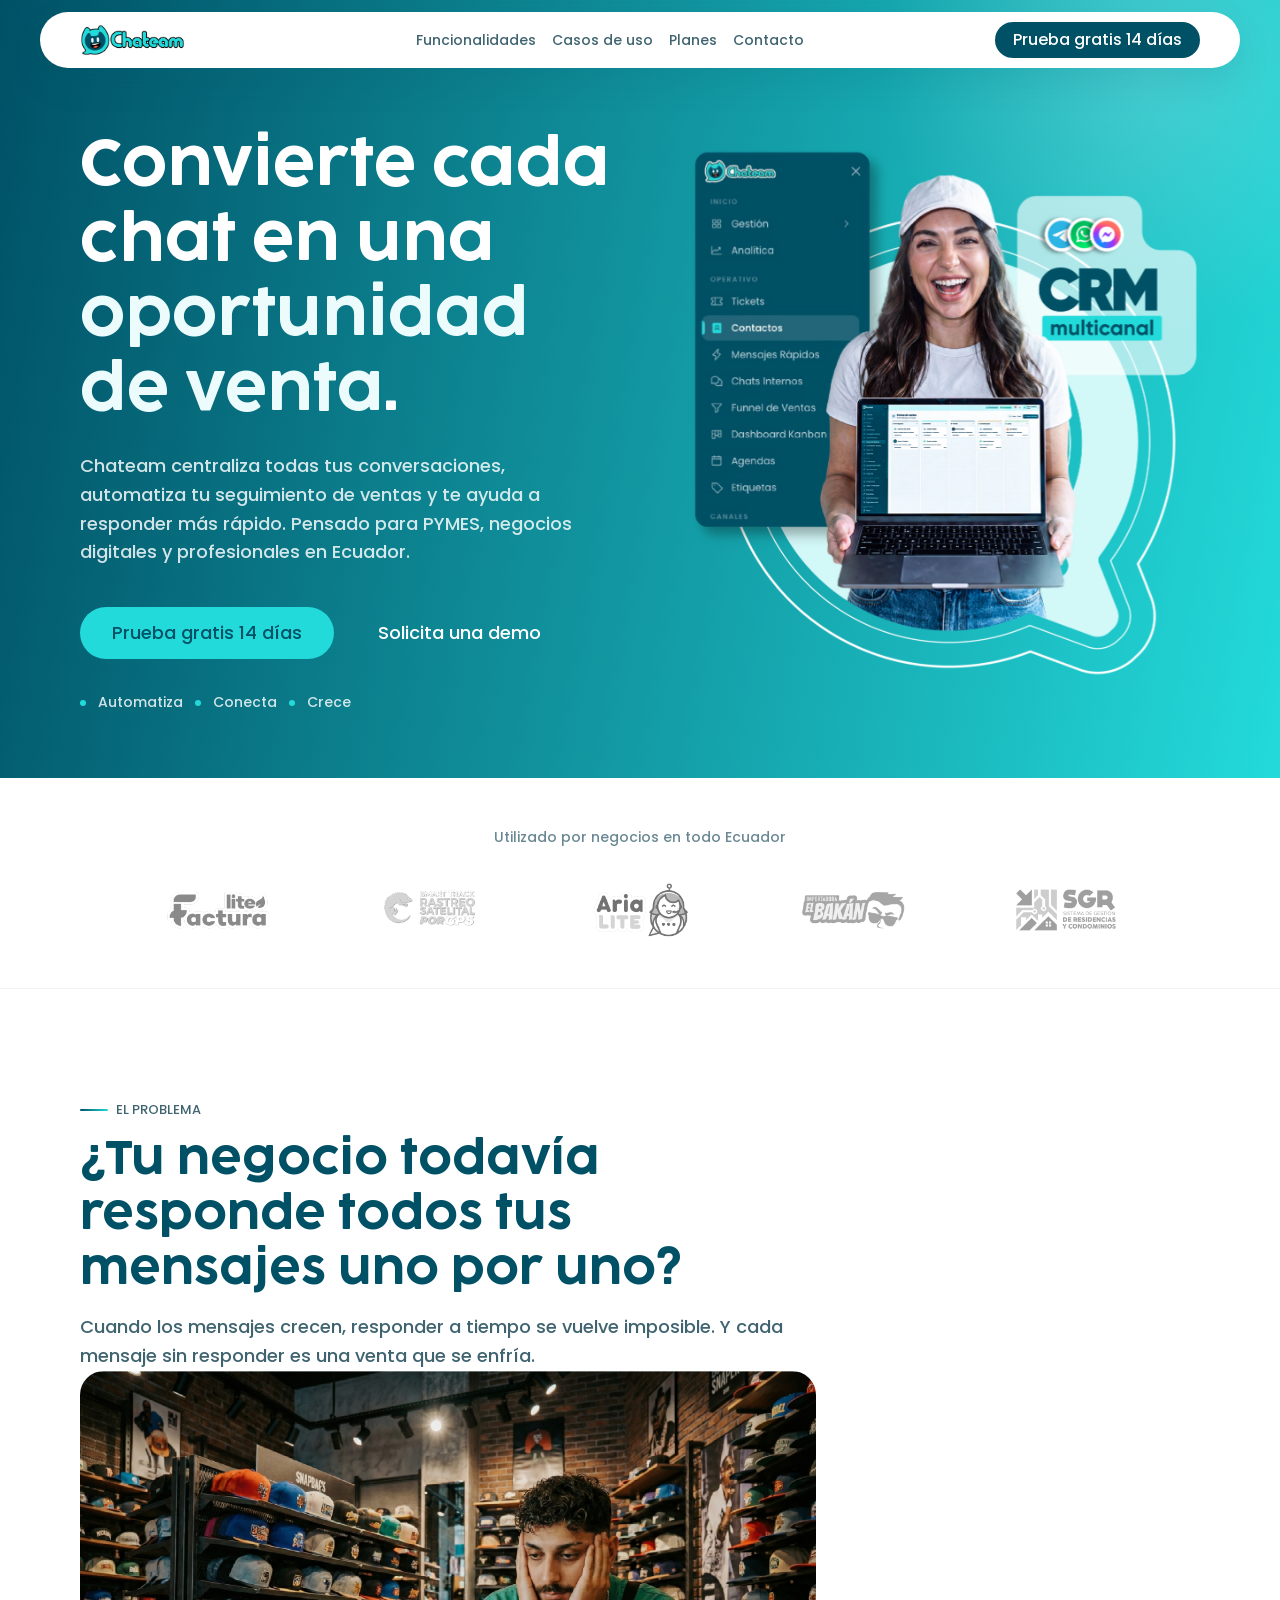
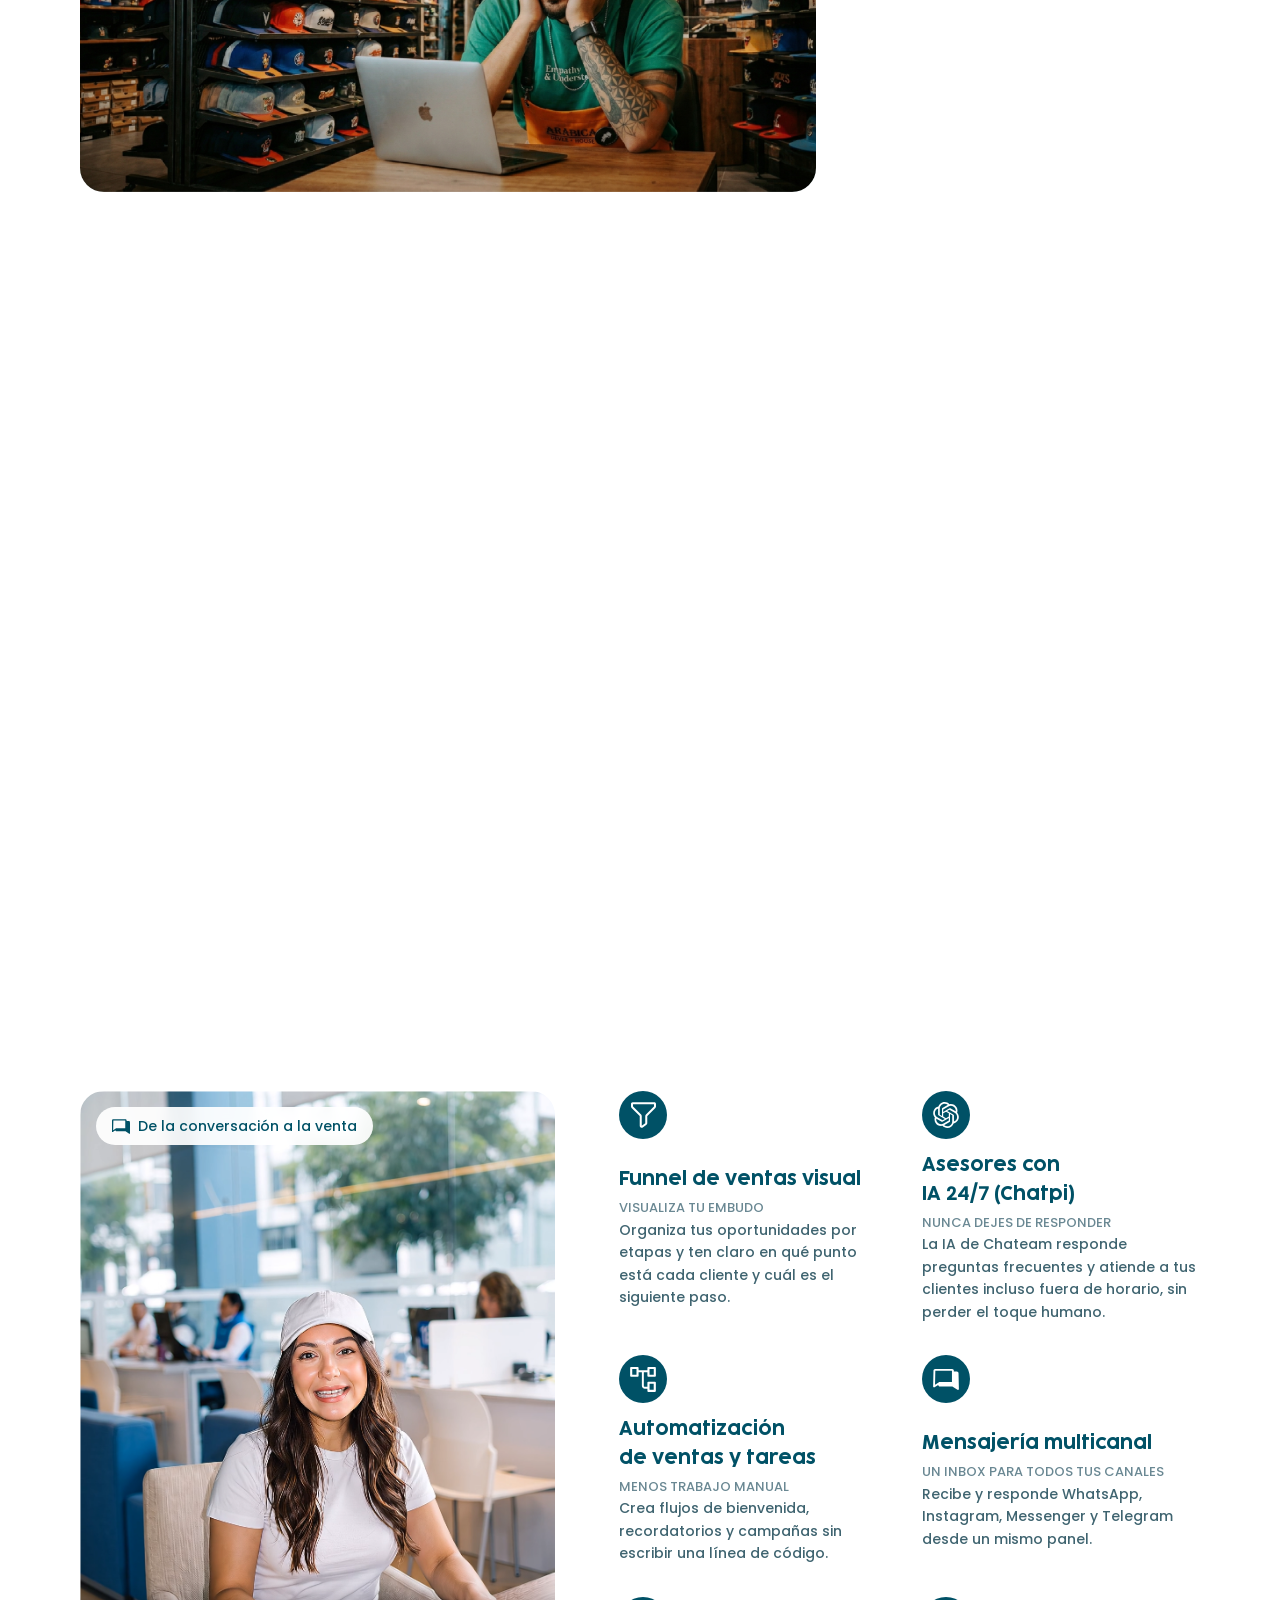
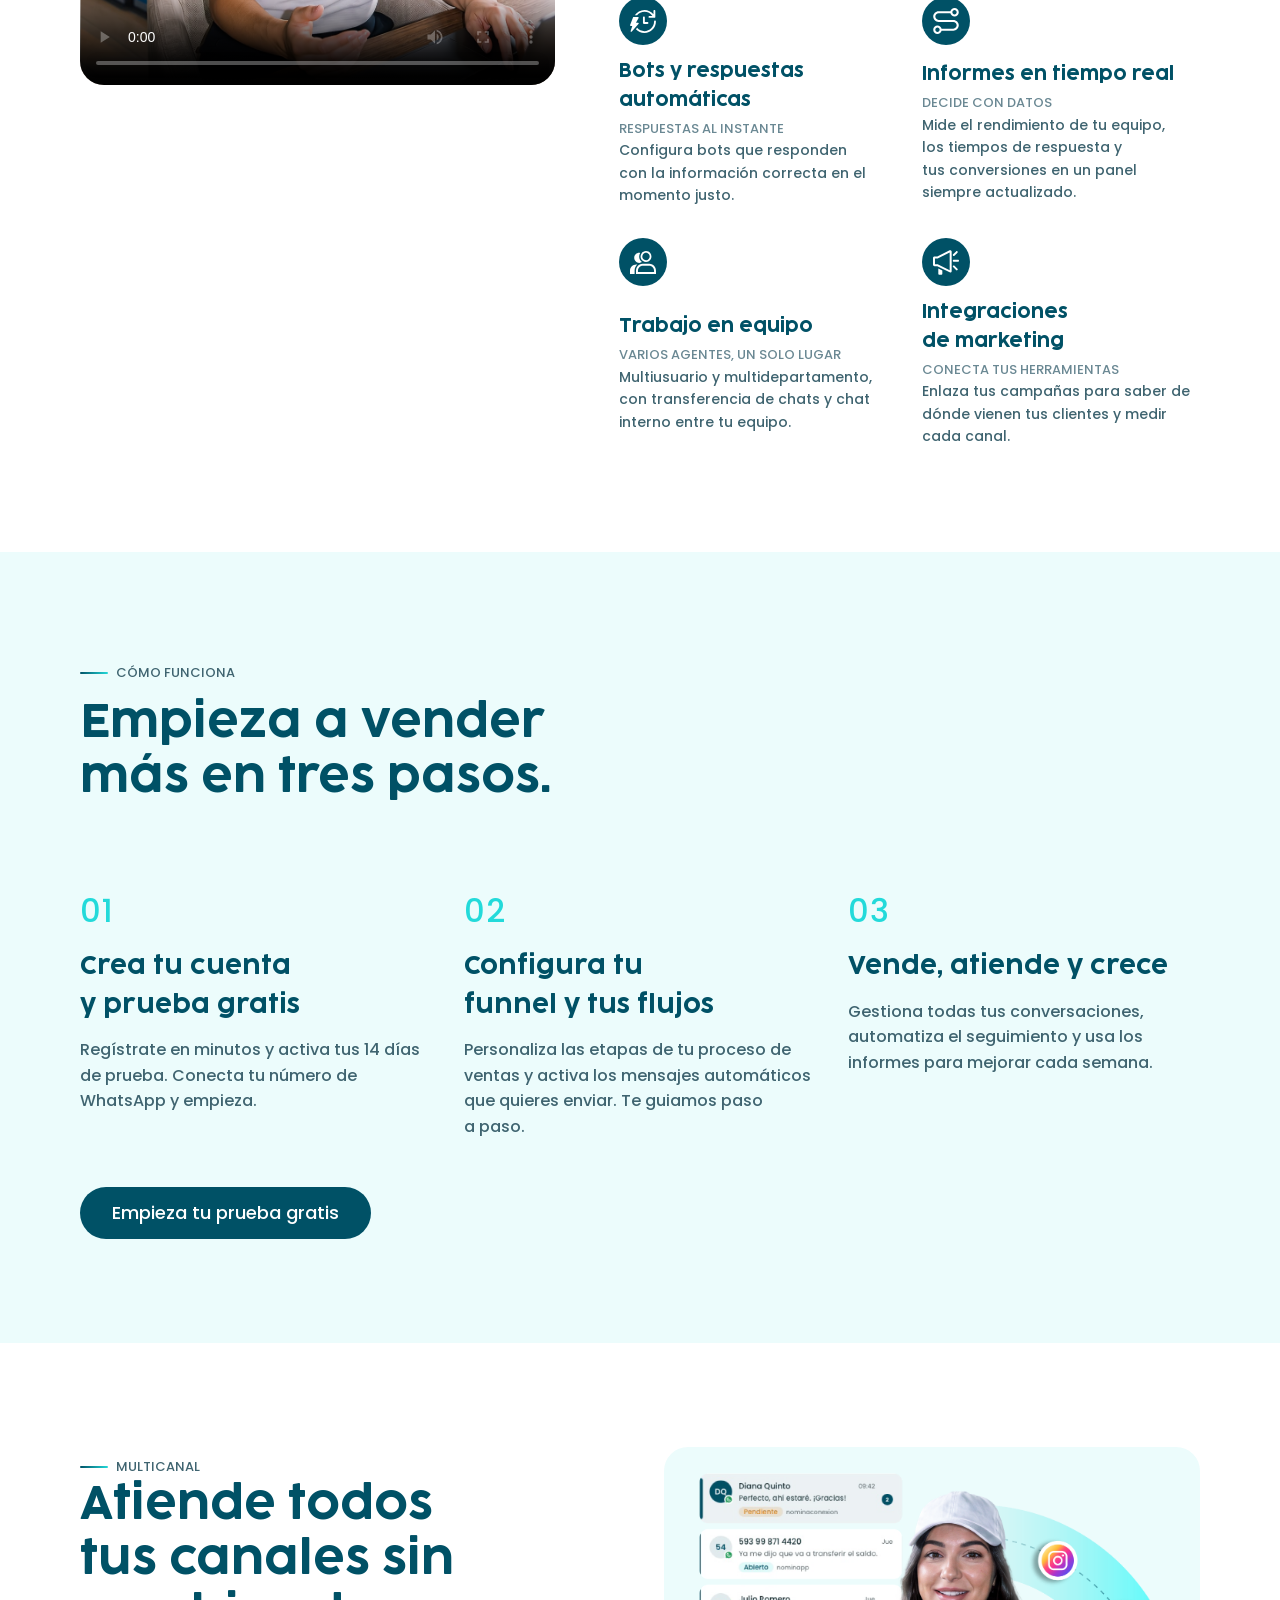
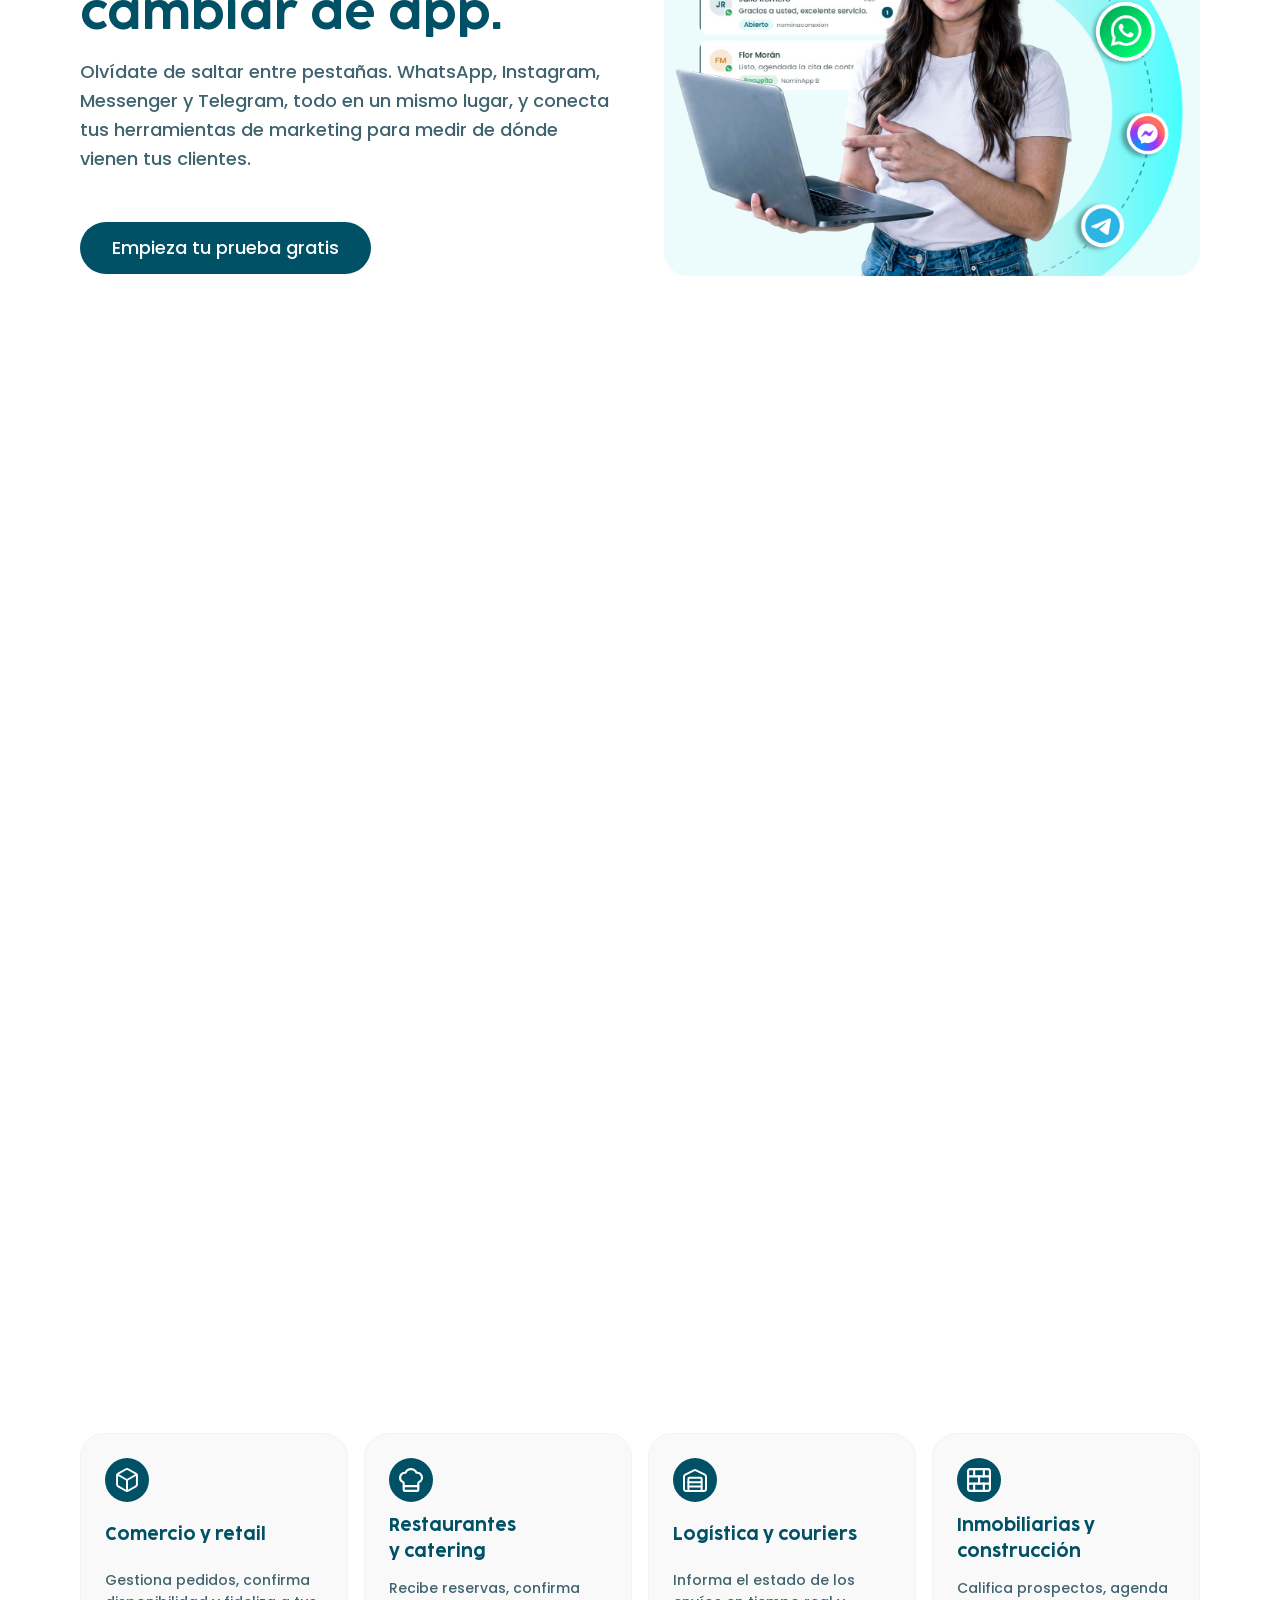
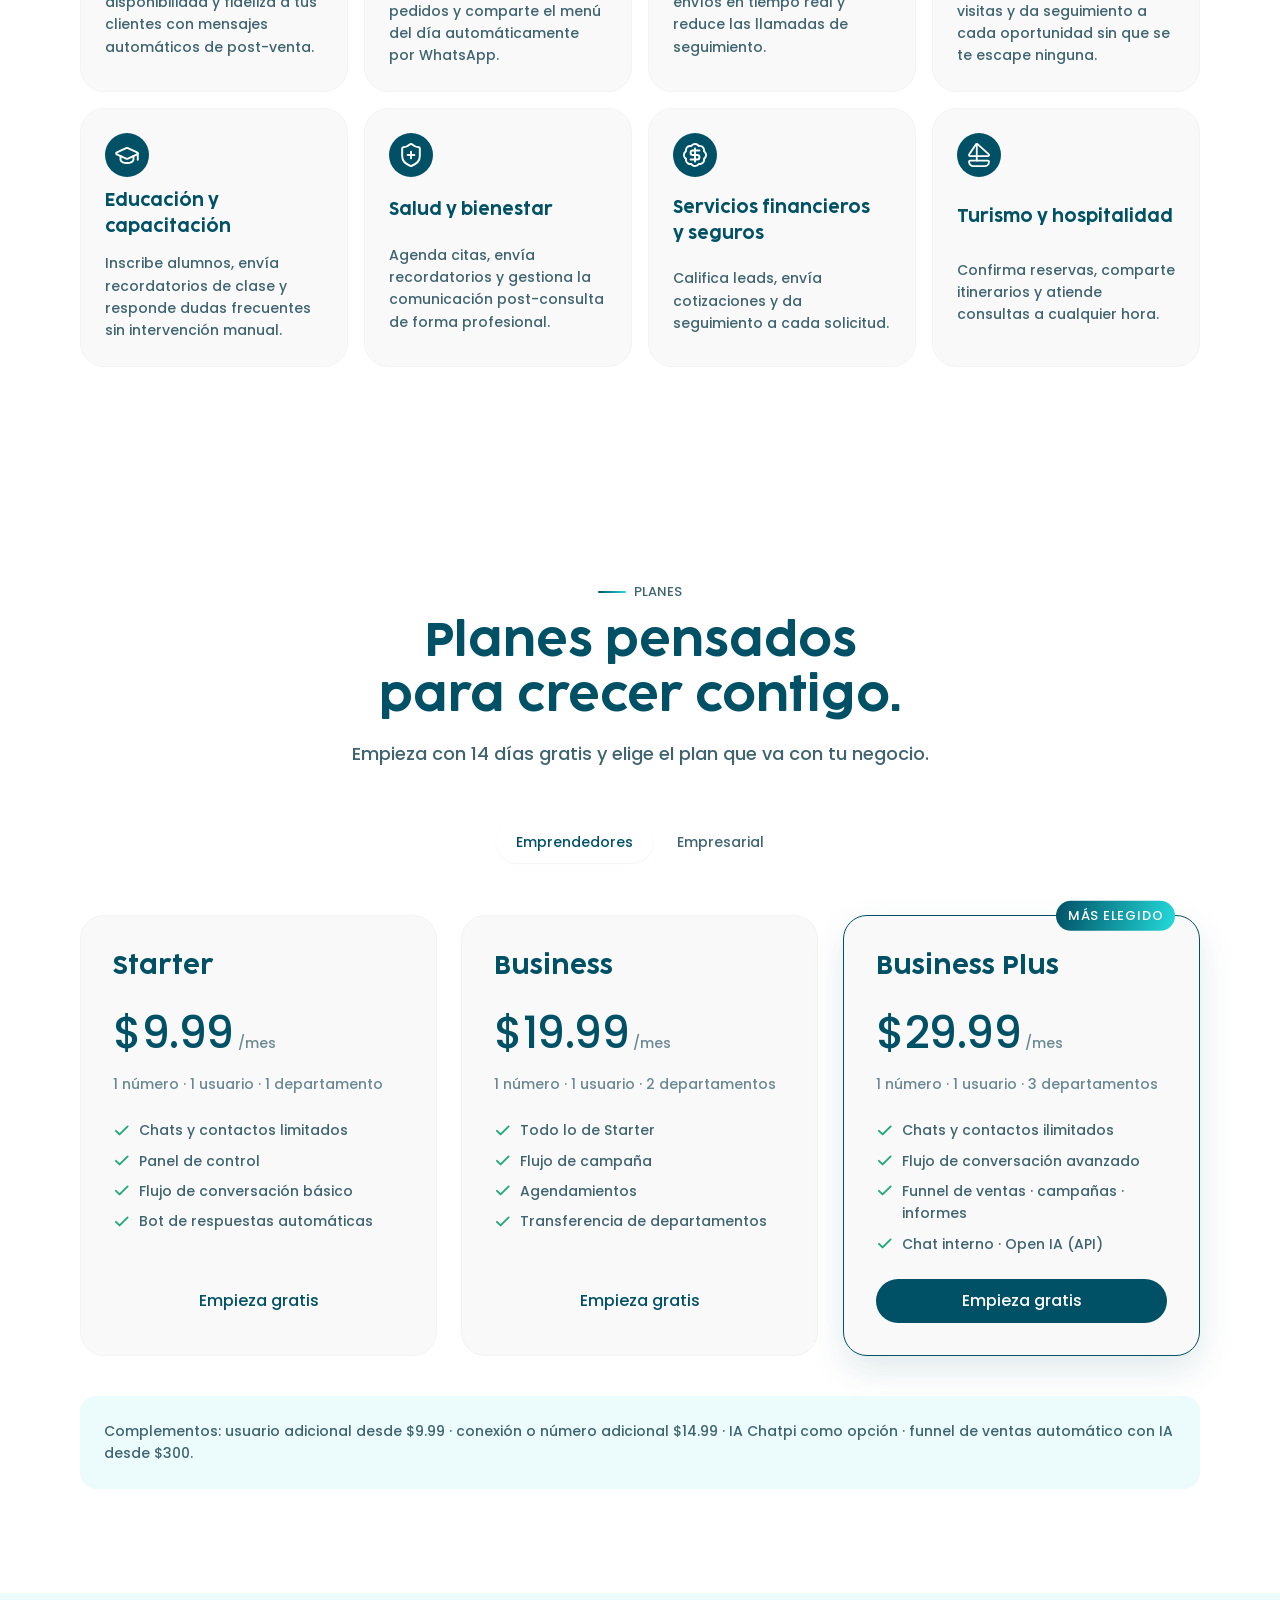
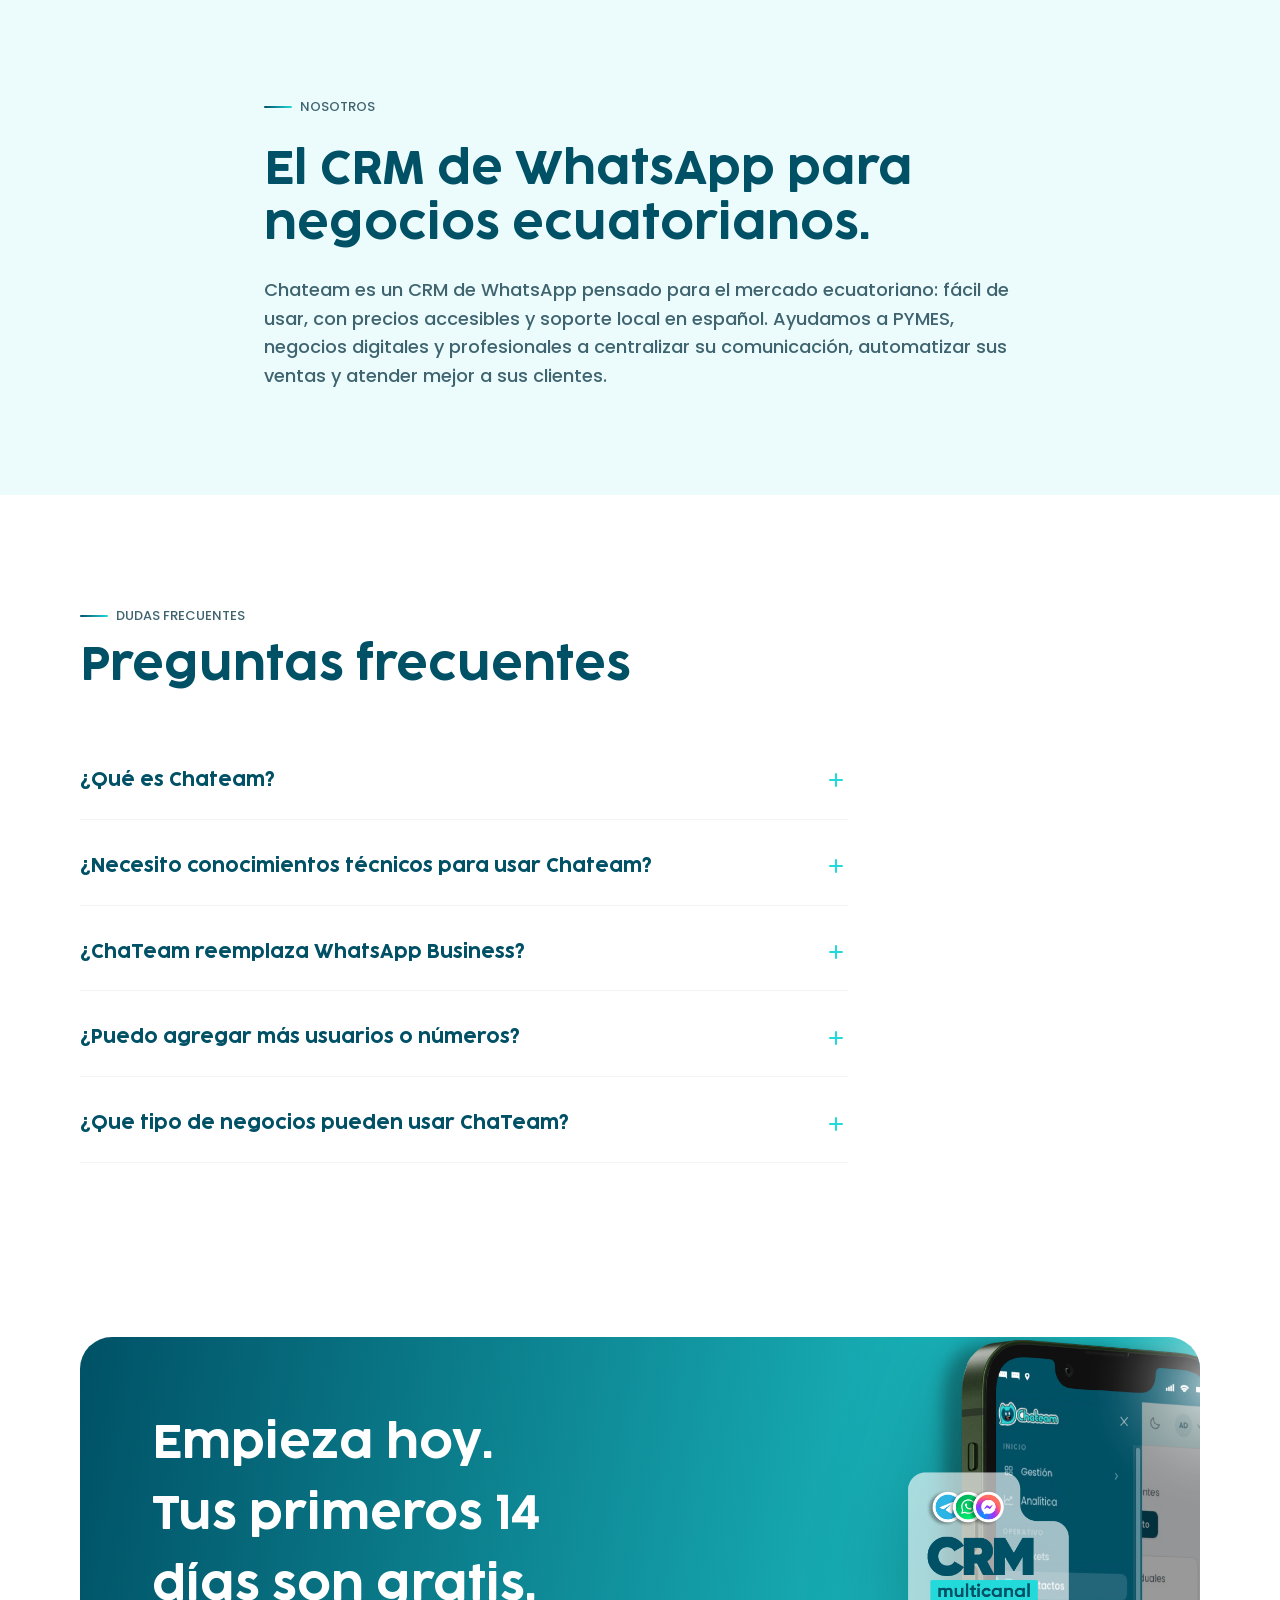
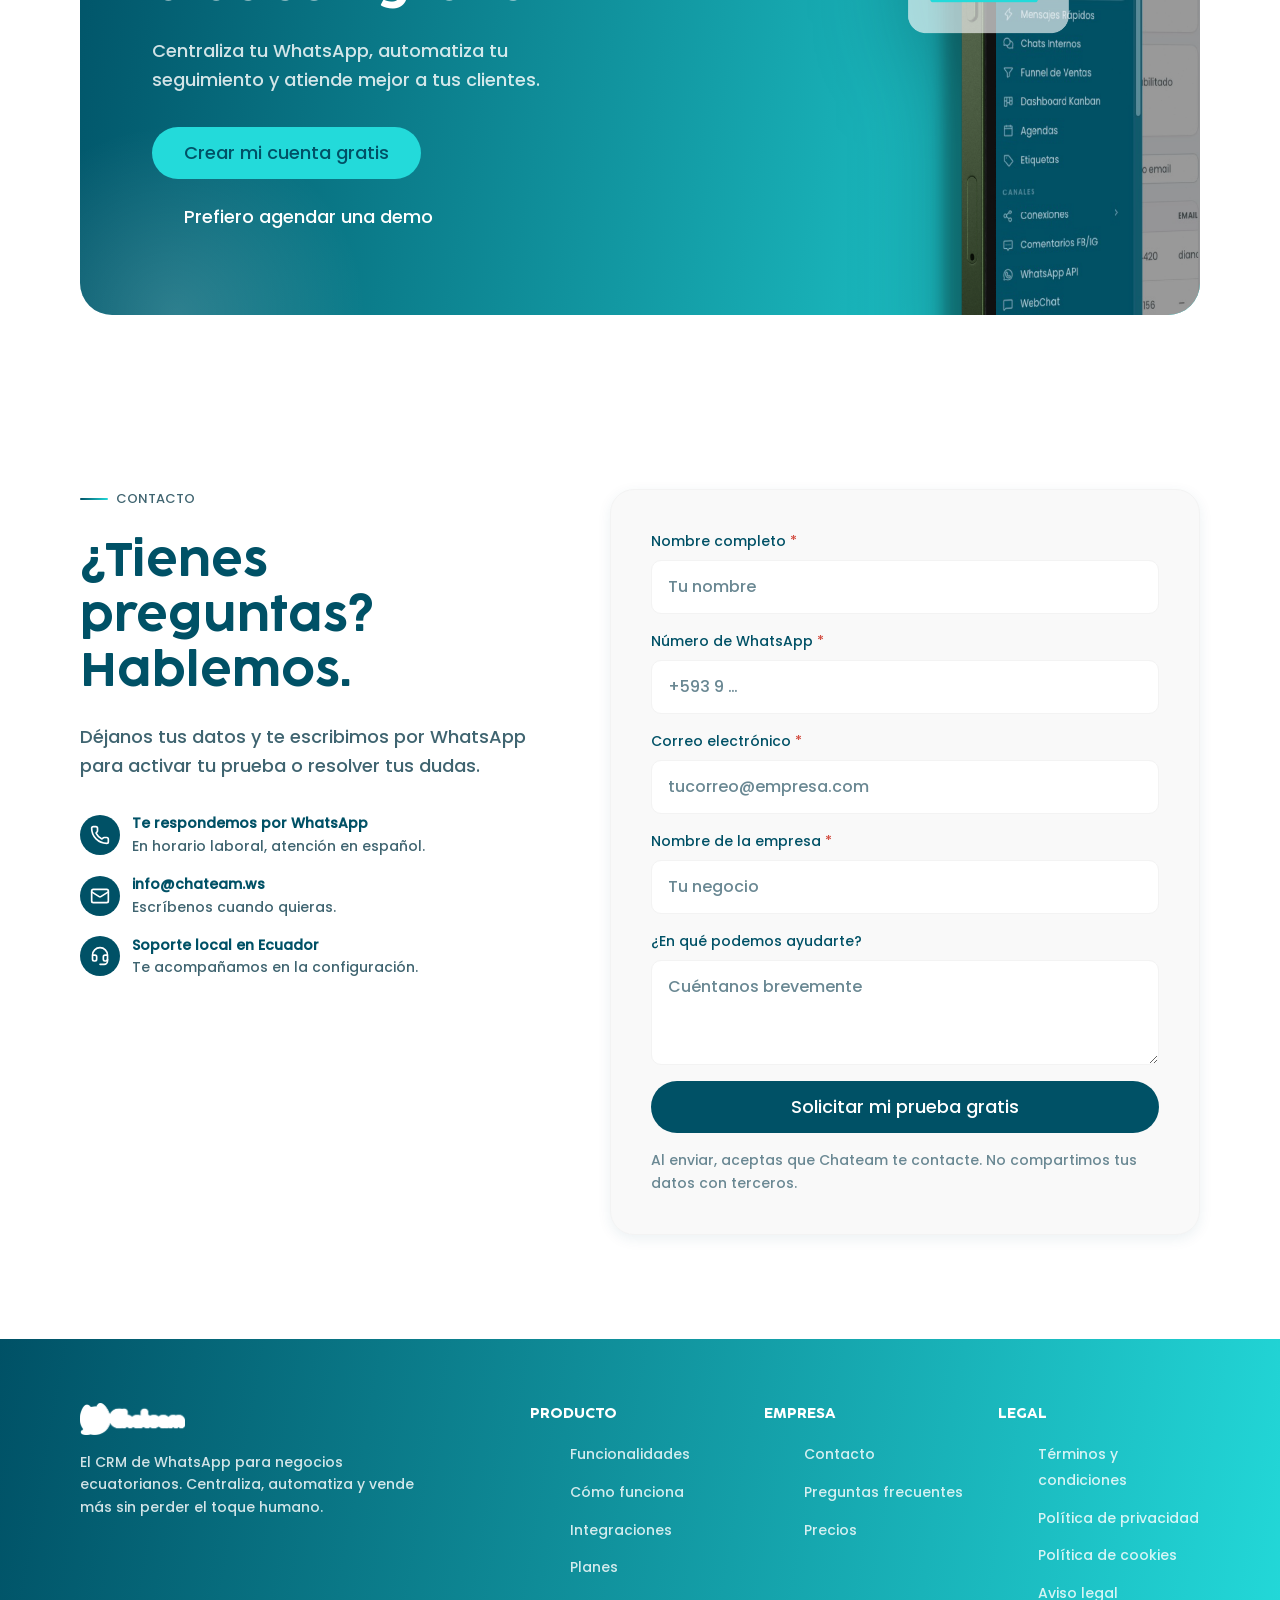
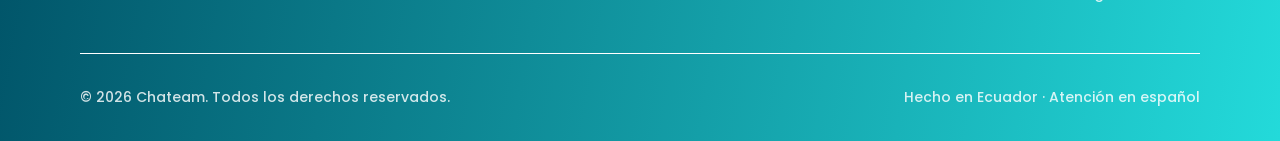
==== index.html @ 8f669022 "envio-13" ====
<!DOCTYPE html>
<html lang="es-EC">
<head>
  <meta charset="UTF-8" />
  <meta name="viewport" content="width=device-width, initial-scale=1" />

  <!-- SEO básico (docs/06-SEO.md) -->
  <title>Chateam — CRM de WhatsApp para negocios en Ecuador</title>
  <meta name="description" content="Gestiona tus ventas, automatiza mensajes y atiende a tus clientes desde un solo lugar. Prueba Chateam gratis por 14 días." />
  <link rel="canonical" href="https://chateam.ws/" />
  <meta name="theme-color" content="#005166" />

  <!-- Open Graph -->
  <meta property="og:type" content="website" />
  <meta property="og:locale" content="es_EC" />
  <meta property="og:site_name" content="Chateam" />
  <meta property="og:title" content="Chateam — CRM de WhatsApp para negocios en Ecuador" />
  <meta property="og:description" content="Centraliza tus chats, automatiza tu seguimiento y vende más por WhatsApp. Prueba gratis 14 días." />
  <meta property="og:url" content="https://chateam.ws/" />
  <meta property="og:image" content="https://chateam.ws/public/images/og-image.jpg" />
  <meta property="og:image:width" content="1200" />
  <meta property="og:image:height" content="630" />

  <!-- Twitter -->
  <meta name="twitter:card" content="summary_large_image" />
  <meta name="twitter:title" content="Chateam — CRM de WhatsApp para negocios en Ecuador" />
  <meta name="twitter:description" content="Centraliza tus chats, automatiza tu seguimiento y vende más por WhatsApp. Prueba gratis 14 días." />
  <meta name="twitter:image" content="https://chateam.ws/public/images/og-image.jpg" />

  <!-- Favicon -->
  <link rel="icon" type="image/svg+xml" href="public/favicon/favicon.svg" />
  <link rel="apple-touch-icon" href="public/favicon/favicon.svg" />

  <!-- Precarga de la fuente display principal -->
  <link rel="preload" href="public/fonts/Cocogoose-Pro-Darkmode-trial.woff2" as="font" type="font/woff2" crossorigin />

  <!-- Estilos -->
  <link rel="stylesheet" href="src/styles/tokens.css" />
  <link rel="stylesheet" href="src/styles/typography.css" />
  <link rel="stylesheet" href="src/styles/globals.css" />
  <link rel="stylesheet" href="src/styles/components.css" />

  <!-- Datos estructurados (JSON-LD) -->
  <script type="application/ld+json">
  {
    "@context": "https://schema.org",
    "@graph": [
      {
        "@type": "Organization",
        "@id": "https://chateam.ws/#organization",
        "name": "Chateam",
        "url": "https://chateam.ws/",
        "logo": "https://chateam.ws/public/images/logo-chateam.png",
        "description": "CRM de WhatsApp para PYMES, negocios digitales y profesionales en Ecuador.",
        "areaServed": "EC"
      },
      {
        "@type": "WebSite",
        "@id": "https://chateam.ws/#website",
        "url": "https://chateam.ws/",
        "name": "Chateam",
        "inLanguage": "es-EC",
        "publisher": { "@id": "https://chateam.ws/#organization" }
      },
      {
        "@type": "SoftwareApplication",
        "name": "Chateam",
        "applicationCategory": "BusinessApplication",
        "operatingSystem": "Web",
        "inLanguage": "es-EC",
        "url": "https://chateam.ws/",
        "description": "CRM integrado con WhatsApp: pipeline de ventas, automatización, mensajería multicanal e informes.",
        "offers": [
          { "@type": "Offer", "name": "Starter", "price": "9.99", "priceCurrency": "USD" },
          { "@type": "Offer", "name": "Business", "price": "19.99", "priceCurrency": "USD" },
          { "@type": "Offer", "name": "Business Plus", "price": "29.99", "priceCurrency": "USD" },
          { "@type": "Offer", "name": "Corporate", "price": "59.99", "priceCurrency": "USD" },
          { "@type": "Offer", "name": "Pro-Corporate", "price": "79.99", "priceCurrency": "USD" },
          { "@type": "Offer", "name": "Elite Corporate", "price": "99.99", "priceCurrency": "USD" }
        ]
      },
      {
        "@type": "Service",
        "name": "CRM de WhatsApp",
        "provider": { "@id": "https://chateam.ws/#organization" },
        "areaServed": { "@type": "Country", "name": "Ecuador" }
      },
      {
        "@type": "FAQPage",
        "mainEntity": [
          { "@type": "Question", "name": "¿Qué es Chateam?", "acceptedAnswer": { "@type": "Answer", "text": "Un CRM integrado con WhatsApp para centralizar tu comunicación y automatizar tus ventas." } },
          { "@type": "Question", "name": "¿Necesito saber programar?", "acceptedAnswer": { "@type": "Answer", "text": "No. Puedes configurar flujos, funnel y respuestas automáticas sin escribir código." } },
          { "@type": "Question", "name": "¿Con qué canales funciona?", "acceptedAnswer": { "@type": "Answer", "text": "WhatsApp y otros canales de mensajería como Instagram, Messenger y Telegram, desde un mismo panel." } },
          { "@type": "Question", "name": "¿Hay prueba gratis?", "acceptedAnswer": { "@type": "Answer", "text": "Sí, 14 días." } },
          { "@type": "Question", "name": "¿Puedo pagar mes a mes?", "acceptedAnswer": { "@type": "Answer", "text": "Por ahora el pago mensual no está disponible; la suscripción mínima es de 3 meses." } },
          { "@type": "Question", "name": "¿Puedo agregar más usuarios o números?", "acceptedAnswer": { "@type": "Answer", "text": "Sí: usuario adicional desde 9,99 USD y conexión o número adicional 14,99 USD, según el plan." } },
          { "@type": "Question", "name": "¿Qué es Chatpi?", "acceptedAnswer": { "@type": "Answer", "text": "La IA propia de Chateam, disponible como opción para responder y atender automáticamente." } },
          { "@type": "Question", "name": "¿Ofrecen soporte en español?", "acceptedAnswer": { "@type": "Answer", "text": "Sí, atención local en español." } }
        ]
      }
    ]
  }
  </script>
</head>
<body>
  <a class="skip-link" href="#main">Saltar al contenido</a>

  <!-- ====================================================== HEADER ====== -->
  <header class="site-header">
    <div class="container header-inner">
      <a class="brand-logo" href="#inicio" aria-label="Chateam — inicio">
        <img src="public/images/logo-chateam.png"
             srcset="public/images/logo-chateam.png 1x, public/images/logo-chateam@2x.png 2x"
             width="560" height="170" alt="Chateam" />
      </a>

      <nav class="primary-nav" aria-label="Navegación principal">
        <ul>
          <li><a href="#funcionalidades">Funcionalidades</a></li>
       
          <li><a href="#casos-de-uso">Casos de uso</a></li>
          <li><a href="#planes">Planes</a></li>
        
          <li><a href="#contacto">Contacto</a></li>
        </ul>
      </nav>

      <div class="header-actions">
        <a class="btn btn--primary" href="#contacto">Prueba gratis 14 días</a>
        <button class="nav-toggle" data-nav-toggle type="button"
                aria-label="Abrir menú" aria-expanded="false" aria-controls="mobile-menu">
          <svg class="icon-open" viewBox="0 0 24 24" fill="none" stroke="currentColor" stroke-width="2" stroke-linecap="round" aria-hidden="true"><path d="M4 7h16M4 12h16M4 17h16"/></svg>
          <svg class="icon-close" viewBox="0 0 24 24" fill="none" stroke="currentColor" stroke-width="2" stroke-linecap="round" aria-hidden="true"><path d="M6 6l12 12M18 6L6 18"/></svg>
        </button>
      </div>
    </div>
  </header>

  <!-- Menú móvil — fuera del <header> a propósito: el backdrop-filter del header
       crea un containing block que atraparía un position:fixed. -->
  <div class="mobile-menu" id="mobile-menu" data-mobile-menu>
    <nav aria-label="Navegación móvil">
      <ul>
        <li><a class="mobile-link" href="#funcionalidades">Funcionalidades</a></li>
      
        
        <li><a class="mobile-link" href="#casos-de-uso">Casos de uso</a></li>
        <li><a class="mobile-link" href="#planes">Planes</a></li>
       
        <li><a class="mobile-link" href="#contacto">Contacto</a></li>
      </ul>
      <div class="mobile-actions">
        <a class="btn btn--primary btn--full" href="#contacto">Prueba gratis 14 días</a>
        <a class="btn btn--ghost btn--full" href="#contacto">Solicita una demo</a>
      </div>
    </nav>
  </div>

  <main id="main">
    <!-- ==================================================== HERO ====== -->
    <section class="hero" id="inicio">
      <div class="container hero-inner">
        <div class="hero-copy">
          <!-- =============== <span class="eyebrow">CRM de WhatsApp · Ecuador</span> ====== -->
          <h1>Convierte cada chat en una <span class="accent">oportunidad de venta</span>.</h1>
          <p class="hero-sub">
            Chateam centraliza todas tus conversaciones, automatiza tu seguimiento de ventas y te
            ayuda a responder más rápido. Pensado para PYMES, negocios digitales y profesionales
            en Ecuador.
          </p>
          <div class="hero-actions">
            <a class="btn btn--cyan btn--lg" href="#contacto">Prueba gratis 14 días</a>
            <a class="btn btn--ghost-light btn--lg" href="#contacto">Solicita una demo</a>
          </div>
          <p class="hero-trust">
            <span class="dot" aria-hidden="true"></span> Automatiza
            <span class="dot" aria-hidden="true"></span> Conecta
            <span class="dot" aria-hidden="true"></span> Crece
          </p>
        </div>
        <div class="hero-media">
          <img src="public/images/imagen-hero.webp" width="694" height="719"
               alt="Persona sosteniendo una laptop con el panel de Chateam y los canales de WhatsApp, Telegram y Messenger conectados." />
        </div>
      </div>
    </section>

    <!-- =============================================== LOGOS / PRUEBA SOCIAL -->
    <section class="logos-bar" aria-label="Negocios que usan Chateam">
      <div class="container">
        <p>Utilizado por negocios en todo Ecuador</p>
        <div class="logos-row">
          <img src="public/images/logos/logo-negocio1.webp" width="263" height="101" alt="FliteFactura" loading="lazy" />
          <img src="public/images/logos/logo-negocio2.webp" width="263" height="102" alt="Smart Track — Rastreo Satelital por GPS" loading="lazy" />
          <img src="public/images/logos/logo-negocio3.webp" width="263" height="101" alt="Aria Lite" loading="lazy" />
          <img src="public/images/logos/logo-negocio4.webp" width="263" height="101" alt="Importadora El Bakán" loading="lazy" />
          <img src="public/images/logos/logo-negocio5.webp" width="263" height="101" alt="SGR — Sistema de Gestión de Residencias y Condominios" loading="lazy" />
        </div>
      </div>
    </section>

    <!-- ==================================================== PROBLEMAS ====== -->
    <section class="section section--subtle" aria-labelledby="problemas-title">
      <div class="container">
        <div class="section-head reveal">
          <span class="eyebrow">El problema</span>
          <h2 class="text-h1" id="problemas-title">¿Tu negocio todavía responde todos tus mensajes uno por uno?</h2>
          <p>
            Cuando los mensajes crecen, responder a tiempo se vuelve imposible. Y cada mensaje sin
            responder es una venta que se enfría.
          </p>
          <div class="channels-media reveal reveal--fade">
            <img src="public/images/problema.webp" width="2788" height="2230"
                 alt="Asesora con una laptop junto al panel de conversaciones de Chateam, conectado a Instagram, WhatsApp, Messenger y Telegram."
                 loading="lazy" />
          </div>
        </div>

        <div class="pain-grid">
          <article class="pain-item reveal">
            <span class="icon-badge"><span class="icon i-dolor-conversaciones" aria-hidden="true"></span></span>
            <div>
              <h3>Conversaciones dispersas</h3>
              <p>Tus clientes te escriben por WhatsApp, Instagram y Messenger al mismo tiempo. Sin un solo panel, pierdes el hilo de cada uno.</p>
            </div>
          </article>
          <article class="pain-item reveal">
            <span class="icon-badge"><span class="icon i-dolor-seguimiento" aria-hidden="true"></span></span>
            <div>
              <h3>Seguimiento que se olvida</h3>
              <p>Prometiste escribir el martes y llegó el viernes. Sin recordatorios automáticos, los leads se enfrían y se van con la competencia.</p>
            </div>
          </article>
          <article class="pain-item reveal">
            <span class="icon-badge"><span class="icon i-dolor-atencion" aria-hidden="true"></span></span>
            <div>
              <h3>Atención que no escala</h3>
              <p>Mientras descansas, tus clientes preguntan. Sin respuestas automáticas, tu negocio “cierra” fuera del horario de oficina.</p>
            </div>
          </article>
          <article class="pain-item reveal">
            <span class="icon-badge"><span class="icon i-dolor-ventas" aria-hidden="true"></span></span>
            <div>
              <h3>Ventas sin visibilidad</h3>
              <p>No sabes cuántos leads tienes ni en qué etapa están. Sin datos, es difícil saber qué mejorar.</p>
            </div>
          </article>
        </div>
      </div>
    </section>

    <!-- ================================================ FUNCIONALIDADES ====== -->
    <section class="section" id="funcionalidades" aria-labelledby="func-title">
      <div class="container">
        <div class="section-head reveal">
          <span class="eyebrow">Funcionalidades</span>
          <h2 class="text-h1" id="func-title">Todo lo que tu equipo necesita para vender, dentro de WhatsApp.</h2>
          <p>
            Chateam combina CRM, automatización y mensajería multicanal en una sola plataforma,
            fácil de usar para equipos técnicos y no técnicos.
          </p>
        </div>

        <div class="features-layout">
          <div class="features-media reveal reveal--fade">
            <video class="features-video" width="768" height="960"
                   controls controlslist="nodownload" loop playsinline preload="metadata"
                   poster="public/images/seccion-funcionalidades.webp"
                   aria-label="Demostración de Chateam: de la conversación a la venta.">
              <source src="public/videos/demo-chateam.mp4" type="video/mp4" />
              Tu navegador no puede reproducir este video.
              <a href="public/videos/demo-chateam.mp4">Descárgalo aquí</a>.
            </video>
            <span class="media-tag">
              <span class="icon i-feature-mensajeria" aria-hidden="true"></span>
              De la conversación a la venta
            </span>
          </div>

          <div class="features-grid">
            <article class="feature reveal">
              <span class="icon-badge"><span class="icon i-feature-funnel" aria-hidden="true"></span></span>
              <div>
                <h3>Funnel de ventas visual</h3>
                <span class="feature-tag">Visualiza tu embudo</span>
                <p>Organiza tus oportunidades por etapas y ten claro en qué punto está cada cliente y cuál es el siguiente paso.</p>
              </div>
            </article>
            <article class="feature reveal">
              <span class="icon-badge"><span class="icon i-feature-asesores-ia" aria-hidden="true"></span></span>
              <div>
                <h3>Asesores con IA <span class="num">24/7</span> (Chatpi)</h3>
                <span class="feature-tag">Nunca dejes de responder</span>
                <p>La IA de Chateam responde preguntas frecuentes y atiende a tus clientes incluso fuera de horario, sin perder el toque humano.</p>
              </div>
            </article>
            <article class="feature reveal">
              <span class="icon-badge"><span class="icon i-feature-automatizacion" aria-hidden="true"></span></span>
              <div>
                <h3>Automatización de ventas y tareas</h3>
                <span class="feature-tag">Menos trabajo manual</span>
                <p>Crea flujos de bienvenida, recordatorios y campañas sin escribir una línea de código.</p>
              </div>
            </article>
            <article class="feature reveal">
              <span class="icon-badge"><span class="icon i-feature-mensajeria" aria-hidden="true"></span></span>
              <div>
                <h3>Mensajería multicanal</h3>
                <span class="feature-tag">Un inbox para todos tus canales</span>
                <p>Recibe y responde WhatsApp, Instagram, Messenger y Telegram desde un mismo panel.</p>
              </div>
            </article>
            <article class="feature reveal">
              <span class="icon-badge"><span class="icon i-feature-bots" aria-hidden="true"></span></span>
              <div>
                <h3>Bots y respuestas automáticas</h3>
                <span class="feature-tag">Respuestas al instante</span>
                <p>Configura bots que responden con la información correcta en el momento justo.</p>
              </div>
            </article>
            <article class="feature reveal">
              <span class="icon-badge"><span class="icon i-feature-informes" aria-hidden="true"></span></span>
              <div>
                <h3>Informes en tiempo real</h3>
                <span class="feature-tag">Decide con datos</span>
                <p>Mide el rendimiento de tu equipo, los tiempos de respuesta y tus conversiones en un panel siempre actualizado.</p>
              </div>
            </article>
            <article class="feature reveal">
              <span class="icon-badge"><span class="icon i-feature-equipo" aria-hidden="true"></span></span>
              <div>
                <h3>Trabajo en equipo</h3>
                <span class="feature-tag">Varios agentes, un solo lugar</span>
                <p>Multiusuario y multidepartamento, con transferencia de chats y chat interno entre tu equipo.</p>
              </div>
            </article>
            <article class="feature reveal">
              <span class="icon-badge"><span class="icon i-feature-marketing" aria-hidden="true"></span></span>
              <div>
                <h3>Integraciones de marketing</h3>
                <span class="feature-tag">Conecta tus herramientas</span>
                <p>Enlaza tus campañas para saber de dónde vienen tus clientes y medir cada canal.</p>
              </div>
            </article>
          </div>
        </div>
      </div>
    </section>

    <!-- ================================================ CÓMO FUNCIONA ====== -->
    <section class="section section--accent" id="como-funciona" aria-labelledby="como-title">
      <div class="container">
        <div class="section-head reveal">
          <span class="eyebrow">Cómo funciona</span>
          <h2 class="text-h1" id="como-title">Empieza a vender más en tres pasos.</h2>
        </div>

        <div class="steps">
          <article class="step reveal">
            <span class="step-num">01</span>
            <h3>Crea tu cuenta y prueba gratis</h3>
            <p>Regístrate en minutos y activa tus 14 días de prueba. Conecta tu número de WhatsApp y empieza.</p>
          </article>
          <article class="step reveal">
            <span class="step-num">02</span>
            <h3>Configura tu funnel y tus flujos</h3>
            <p>Personaliza las etapas de tu proceso de ventas y activa los mensajes automáticos que quieres enviar. Te guiamos paso a paso.</p>
          </article>
          <article class="step reveal">
            <span class="step-num">03</span>
            <h3>Vende, atiende y crece</h3>
            <p>Gestiona todas tus conversaciones, automatiza el seguimiento y usa los informes para mejorar cada semana.</p>
          </article>
        </div>
        <div class="steps-cta reveal">
          <a class="btn btn--primary btn--lg" href="#contacto">Empieza tu prueba gratis</a>
        </div>
      </div>
    </section>

    <!-- ================================================ INTEGRACIONES ====== -->
    <section class="section" id="integraciones" aria-labelledby="int-title">
      <div class="container">
        <div class="channels">
          <div class="reveal">
            <span class="eyebrow">Multicanal</span>
            <h2 class="text-h1" id="int-title">Atiende todos tus canales sin cambiar de app.</h2>
            <p style="margin-top: var(--space-4); color: var(--color-text-secondary); font-size: var(--text-lg);">
              Olvídate de saltar entre pestañas. WhatsApp, Instagram, Messenger y Telegram, todo en
              un mismo lugar, y conecta tus herramientas de marketing para medir de dónde vienen tus clientes.
            </p>
            <div class="steps-cta reveal">
          <a class="btn btn--primary btn--lg" href="#contacto">Empieza tu prueba gratis</a>
        </div>
           
          </div>

          <div class="channels-media reveal reveal--fade">
            <img src="public/images/integraciones.webp" width="2788" height="2230"
                 alt="Asesora con una laptop junto al panel de conversaciones de Chateam, conectado a Instagram, WhatsApp, Messenger y Telegram."
                 loading="lazy" />
          </div>
        </div>
      </div>
    </section>

    <!-- ================================================ CASOS DE USO ====== -->
    <section class="section section--subtle" id="casos-de-uso" aria-labelledby="casos-title">
      <div class="container">
        <div class="section-head section-head--center reveal">
          <span class="eyebrow">Casos de uso</span>
          <h2 class="text-h1" id="casos-title">Chateam funciona para tu tipo de negocio.</h2>
          <p>Desde tiendas online hasta consultorios: si vendes o atiendes por WhatsApp, Chateam es para ti.</p>
        </div>

          <div class="cases-media reveal reveal--fade">
            <video class="cases-video" width="1280" height="720"
                   controls controlslist="nodownload" loop playsinline preload="metadata"
                   poster="public/images/casos-de-uso-poster.jpg"
                   aria-label="Chateam en acción para distintos tipos de negocio.">
              <source src="public/videos/casos-de-uso.mp4" type="video/mp4" />
              Tu navegador no puede reproducir este video.
              <a href="public/videos/casos-de-uso.mp4">Descárgalo aquí</a>.
            </video>
          </div>

        <div class="sectors-grid">
          <article class="sector reveal">
            <span class="icon-badge"><span class="icon i-comercio-retail" aria-hidden="true"></span></span>
            <h3>Comercio y retail</h3>
            <p>Gestiona pedidos, confirma disponibilidad y fideliza a tus clientes con mensajes automáticos de post-venta.</p>
          </article>
          <article class="sector reveal">
            <span class="icon-badge"><span class="icon i-restaurante" aria-hidden="true"></span></span>
            <h3>Restaurantes y catering</h3>
            <p>Recibe reservas, confirma pedidos y comparte el menú del día automáticamente por WhatsApp.</p>
          </article>
          <article class="sector reveal">
            <span class="icon-badge"><span class="icon i-logistica-couriers" aria-hidden="true"></span></span>
            <h3>Logística y couriers</h3>
            <p>Informa el estado de los envíos en tiempo real y reduce las llamadas de seguimiento.</p>
          </article>
          <article class="sector reveal">
            <span class="icon-badge"><span class="icon i-inmobiliarias" aria-hidden="true"></span></span>
            <h3>Inmobiliarias y construcción</h3>
            <p>Califica prospectos, agenda visitas y da seguimiento a cada oportunidad sin que se te escape ninguna.</p>
          </article>
          <article class="sector reveal">
            <span class="icon-badge"><span class="icon i-educacion" aria-hidden="true"></span></span>
            <h3>Educación y capacitación</h3>
            <p>Inscribe alumnos, envía recordatorios de clase y responde dudas frecuentes sin intervención manual.</p>
          </article>
          <article class="sector reveal">
            <span class="icon-badge"><span class="icon i-salud" aria-hidden="true"></span></span>
            <h3>Salud y bienestar</h3>
            <p>Agenda citas, envía recordatorios y gestiona la comunicación post-consulta de forma profesional.</p>
          </article>
          <article class="sector reveal">
            <span class="icon-badge"><span class="icon i-servicios-financieros" aria-hidden="true"></span></span>
            <h3>Servicios financieros y seguros</h3>
            <p>Califica leads, envía cotizaciones y da seguimiento a cada solicitud.</p>
          </article>
          <article class="sector reveal">
            <span class="icon-badge"><span class="icon i-turismo" aria-hidden="true"></span></span>
            <h3>Turismo y hospitalidad</h3>
            <p>Confirma reservas, comparte itinerarios y atiende consultas a cualquier hora.</p>
          </article>
        </div>
      </div>
    </section>

    <!-- ==================================================== PLANES ====== -->
    <section class="section" id="planes" aria-labelledby="planes-title">
      <div class="container">
        <div class="section-head section-head--center reveal">
          <span class="eyebrow">Planes</span>
          <h2 class="text-h1" id="planes-title">Planes pensados para crecer contigo.</h2>
          <p>Empieza con 14 días gratis y elige el plan que va con tu negocio.</p>
        </div>

        <div style="display:flex; justify-content:center;">
          <div class="plans-toggle reveal" role="tablist" aria-label="Tipo de plan">
            <button role="tab" data-plan-tab="emprendedores" aria-selected="true" aria-controls="panel-emprendedores">Emprendedores</button>
            <button role="tab" data-plan-tab="empresarial" aria-selected="false" aria-controls="panel-empresarial">Empresarial</button>
          </div>
        </div>

        <!-- Panel Emprendedores -->
        <div class="plans-panel" id="panel-emprendedores" data-plan-panel="emprendedores" role="tabpanel" aria-label="Plan Emprendedores">
          <div class="plans-grid">
            <article class="plan reveal">
              <h3>Starter</h3>
              <div class="plan-price"><span class="amount">$9.99</span><span class="period">/mes</span></div>
              <p class="plan-meta">1 número · 1 usuario · 1 departamento</p>
              <ul class="plan-features">
                <li><svg class="check" viewBox="0 0 24 24" fill="none" stroke="currentColor" stroke-width="2.5" stroke-linecap="round" stroke-linejoin="round" aria-hidden="true"><path d="M20 6L9 17l-5-5"/></svg> Chats y contactos limitados</li>
                <li><svg class="check" viewBox="0 0 24 24" fill="none" stroke="currentColor" stroke-width="2.5" stroke-linecap="round" stroke-linejoin="round" aria-hidden="true"><path d="M20 6L9 17l-5-5"/></svg> Panel de control</li>
                <li><svg class="check" viewBox="0 0 24 24" fill="none" stroke="currentColor" stroke-width="2.5" stroke-linecap="round" stroke-linejoin="round" aria-hidden="true"><path d="M20 6L9 17l-5-5"/></svg> Flujo de conversación básico</li>
                <li><svg class="check" viewBox="0 0 24 24" fill="none" stroke="currentColor" stroke-width="2.5" stroke-linecap="round" stroke-linejoin="round" aria-hidden="true"><path d="M20 6L9 17l-5-5"/></svg> Bot de respuestas automáticas</li>
              </ul>
              <a class="btn btn--ghost btn--full" href="#contacto">Empieza gratis</a>
            </article>

            <article class="plan reveal">
              <h3>Business</h3>
              <div class="plan-price"><span class="amount">$19.99</span><span class="period">/mes</span></div>
              <p class="plan-meta">1 número · 1 usuario · 2 departamentos</p>
              <ul class="plan-features">
                <li><svg class="check" viewBox="0 0 24 24" fill="none" stroke="currentColor" stroke-width="2.5" stroke-linecap="round" stroke-linejoin="round" aria-hidden="true"><path d="M20 6L9 17l-5-5"/></svg> Todo lo de Starter</li>
                <li><svg class="check" viewBox="0 0 24 24" fill="none" stroke="currentColor" stroke-width="2.5" stroke-linecap="round" stroke-linejoin="round" aria-hidden="true"><path d="M20 6L9 17l-5-5"/></svg> Flujo de campaña</li>
                <li><svg class="check" viewBox="0 0 24 24" fill="none" stroke="currentColor" stroke-width="2.5" stroke-linecap="round" stroke-linejoin="round" aria-hidden="true"><path d="M20 6L9 17l-5-5"/></svg> Agendamientos</li>
                <li><svg class="check" viewBox="0 0 24 24" fill="none" stroke="currentColor" stroke-width="2.5" stroke-linecap="round" stroke-linejoin="round" aria-hidden="true"><path d="M20 6L9 17l-5-5"/></svg> Transferencia de departamentos</li>
              </ul>
              <a class="btn btn--ghost btn--full" href="#contacto">Empieza gratis</a>
            </article>

            <article class="plan plan--featured reveal">
              <h3>Business Plus</h3>
              <div class="plan-price"><span class="amount">$29.99</span><span class="period">/mes</span></div>
              <p class="plan-meta">1 número · 1 usuario · 3 departamentos</p>
              <ul class="plan-features">
                <li><svg class="check" viewBox="0 0 24 24" fill="none" stroke="currentColor" stroke-width="2.5" stroke-linecap="round" stroke-linejoin="round" aria-hidden="true"><path d="M20 6L9 17l-5-5"/></svg> Chats y contactos ilimitados</li>
                <li><svg class="check" viewBox="0 0 24 24" fill="none" stroke="currentColor" stroke-width="2.5" stroke-linecap="round" stroke-linejoin="round" aria-hidden="true"><path d="M20 6L9 17l-5-5"/></svg> Flujo de conversación avanzado</li>
                <li><svg class="check" viewBox="0 0 24 24" fill="none" stroke="currentColor" stroke-width="2.5" stroke-linecap="round" stroke-linejoin="round" aria-hidden="true"><path d="M20 6L9 17l-5-5"/></svg> Funnel de ventas · campañas · informes</li>
                <li><svg class="check" viewBox="0 0 24 24" fill="none" stroke="currentColor" stroke-width="2.5" stroke-linecap="round" stroke-linejoin="round" aria-hidden="true"><path d="M20 6L9 17l-5-5"/></svg> Chat interno · Open IA (API)</li>
              </ul>
              <a class="btn btn--primary btn--full" href="#contacto">Empieza gratis</a>
            </article>
          </div>
        </div>

        <!-- Panel Empresarial -->
        <div class="plans-panel" id="panel-empresarial" data-plan-panel="empresarial" role="tabpanel" aria-label="Plan Empresarial" hidden>
          <div class="plans-grid">
            <article class="plan reveal">
              <h3>Corporate</h3>
              <div class="plan-price"><span class="amount">$59.99</span><span class="period">/mes</span></div>
              <p class="plan-meta">1 número · 5 usuarios · 5 departamentos</p>
              <ul class="plan-features">
                <li><svg class="check" viewBox="0 0 24 24" fill="none" stroke="currentColor" stroke-width="2.5" stroke-linecap="round" stroke-linejoin="round" aria-hidden="true"><path d="M20 6L9 17l-5-5"/></svg> Panel de asistencia · flujo de campaña</li>
                <li><svg class="check" viewBox="0 0 24 24" fill="none" stroke="currentColor" stroke-width="2.5" stroke-linecap="round" stroke-linejoin="round" aria-hidden="true"><path d="M20 6L9 17l-5-5"/></svg> Agendamientos · transferencia</li>
                <li><svg class="check" viewBox="0 0 24 24" fill="none" stroke="currentColor" stroke-width="2.5" stroke-linecap="round" stroke-linejoin="round" aria-hidden="true"><path d="M20 6L9 17l-5-5"/></svg> Funnel de ventas · campañas limitadas</li>
                <li><svg class="check" viewBox="0 0 24 24" fill="none" stroke="currentColor" stroke-width="2.5" stroke-linecap="round" stroke-linejoin="round" aria-hidden="true"><path d="M20 6L9 17l-5-5"/></svg> Informes · chat interno · Open IA (API)</li>
              </ul>
              <a class="btn btn--ghost btn--full" href="#contacto">Solicita una demo</a>
            </article>

            <article class="plan plan--featured reveal">
              <h3>Pro-Corporate</h3>
              <div class="plan-price"><span class="amount">$79.99</span><span class="period">/mes</span></div>
              <p class="plan-meta">2 números · 10 usuarios · 10 departamentos</p>
              <ul class="plan-features">
                <li><svg class="check" viewBox="0 0 24 24" fill="none" stroke="currentColor" stroke-width="2.5" stroke-linecap="round" stroke-linejoin="round" aria-hidden="true"><path d="M20 6L9 17l-5-5"/></svg> Chats y contactos ilimitados</li>
                <li><svg class="check" viewBox="0 0 24 24" fill="none" stroke="currentColor" stroke-width="2.5" stroke-linecap="round" stroke-linejoin="round" aria-hidden="true"><path d="M20 6L9 17l-5-5"/></svg> Panel de asistencia · funnel de ventas</li>
                <li><svg class="check" viewBox="0 0 24 24" fill="none" stroke="currentColor" stroke-width="2.5" stroke-linecap="round" stroke-linejoin="round" aria-hidden="true"><path d="M20 6L9 17l-5-5"/></svg> Campañas ilimitadas · informes</li>
                <li><svg class="check" viewBox="0 0 24 24" fill="none" stroke="currentColor" stroke-width="2.5" stroke-linecap="round" stroke-linejoin="round" aria-hidden="true"><path d="M20 6L9 17l-5-5"/></svg> Chat interno · Open IA (API)</li>
              </ul>
              <a class="btn btn--primary btn--full" href="#contacto">Solicita una demo</a>
            </article>

            <article class="plan reveal">
              <h3>Elite Corporate</h3>
              <div class="plan-price"><span class="amount">$99.99</span><span class="period">/mes</span></div>
              <p class="plan-meta">3 números · 15 usuarios · 15 departamentos</p>
              <ul class="plan-features">
                <li><svg class="check" viewBox="0 0 24 24" fill="none" stroke="currentColor" stroke-width="2.5" stroke-linecap="round" stroke-linejoin="round" aria-hidden="true"><path d="M20 6L9 17l-5-5"/></svg> Chats y contactos ilimitados</li>
                <li><svg class="check" viewBox="0 0 24 24" fill="none" stroke="currentColor" stroke-width="2.5" stroke-linecap="round" stroke-linejoin="round" aria-hidden="true"><path d="M20 6L9 17l-5-5"/></svg> Flujo de conversación avanzado</li>
                <li><svg class="check" viewBox="0 0 24 24" fill="none" stroke="currentColor" stroke-width="2.5" stroke-linecap="round" stroke-linejoin="round" aria-hidden="true"><path d="M20 6L9 17l-5-5"/></svg> Funnel de ventas · campañas ilimitadas</li>
                <li><svg class="check" viewBox="0 0 24 24" fill="none" stroke="currentColor" stroke-width="2.5" stroke-linecap="round" stroke-linejoin="round" aria-hidden="true"><path d="M20 6L9 17l-5-5"/></svg> Informes · chat interno · Open IA (API)</li>
              </ul>
              <a class="btn btn--ghost btn--full" href="#contacto">Solicita una demo</a>
            </article>
          </div>
        </div>

        <div class="plans-fineprint reveal">
          <!-- ========= <p><strong>Pago mensual no disponible actualmente.</strong> La suscripción mínima es de 3 meses. Precios en USD.</p> ====== -->
          <p>Complementos: usuario adicional desde $9.99 · conexión o número adicional $14.99 · IA Chatpi como opción · funnel de ventas automático con IA desde $300.</p>
        </div>
      </div>
    </section>

    <!-- ==================================================== NOSOTROS ====== -->
    <section class="section section--accent" aria-labelledby="nosotros-title">
      <div class="container about-band reveal">
        <span class="eyebrow">Nosotros</span>
        <h2 class="text-h1" id="nosotros-title">El CRM de WhatsApp para negocios ecuatorianos.</h2>
        <p>
          Chateam es un CRM de WhatsApp pensado para el mercado ecuatoriano: fácil de usar, con
          precios accesibles y soporte local en español. Ayudamos a PYMES, negocios digitales y
          profesionales a centralizar su comunicación, automatizar sus ventas y atender mejor a
          sus clientes.
        </p>
      </div>
    </section>

    <!-- ==================================================== FAQ ====== -->
    <section class="section" id="faq" aria-labelledby="faq-title">
      <div class="container">
        <div class="section-head reveal">
          <span class="eyebrow">Dudas frecuentes</span>
          <h2 class="text-h1" id="faq-title">Preguntas frecuentes</h2>
        </div>

        <div class="faq-list reveal">
          <div class="faq-item">
            <button class="faq-question" data-faq-question type="button" aria-expanded="false" aria-controls="faq-1">
              ¿Qué es Chateam? <span class="faq-icon" aria-hidden="true"></span>
            </button>
            <div class="faq-answer" id="faq-1"><div><p>Un CRM integrado con WhatsApp para centralizar tu comunicación y automatizar tus ventas.</p></div></div>
          </div>
          <div class="faq-item">
            <button class="faq-question" data-faq-question type="button" aria-expanded="false" aria-controls="faq-2">
              ¿Necesito conocimientos técnicos para usar Chateam? <span class="faq-icon" aria-hidden="true"></span>
            </button>
            <div class="faq-answer" id="faq-2"><div><p>No. Chateam fue diseñado para ser fácil de usar. No necesitas saber de programación. Desde el primer día puedes conectar tu número, configurar tu equipo y comenzar a trabajar. Y si necesitas ayuda, tienes soporte disponible.</p></div></div>
          </div>
          <div class="faq-item">
            <button class="faq-question" data-faq-question type="button" aria-expanded="false" aria-controls="faq-3">
              ¿ChaTeam reemplaza WhatsApp Business? <span class="faq-icon" aria-hidden="true"></span>
            </button>
            <div class="faq-answer" id="faq-3"><div><p>No. Chateam se conecta con tu número de WhatsApp Business y lo potencia. No reemplaza tu cuenta, sino que te permite centralizar y gestionar todas las conversaciones desde una sola plataforma, con más funciones y control.</p></div></div>
          </div>
          
         
          <div class="faq-item">
            <button class="faq-question" data-faq-question type="button" aria-expanded="false" aria-controls="faq-6">
              ¿Puedo agregar más usuarios o números? <span class="faq-icon" aria-hidden="true"></span>
            </button>
            <div class="faq-answer" id="faq-6"><div><p>Sí: usuario adicional desde $9.99 y conexión o número adicional $14.99, según el plan.</p></div></div>
          </div>
          <div class="faq-item">
            <button class="faq-question" data-faq-question type="button" aria-expanded="false" aria-controls="faq-7">
              ¿Que tipo de negocios pueden usar ChaTeam? <span class="faq-icon" aria-hidden="true"></span>
            </button>
            <div class="faq-answer" id="faq-7"><div><p>Cualquier negocio que use WhatsApp para vender o atender clientes: desde tiendas online, servicios, clínicas, distribuidores, hasta equipos comerciales grandes. Si tu negocio maneja gran volumen de mensajes, Chateam es para ti.</p></div></div>
          </div>
         
        </div>
      </div>
    </section>

    <!-- ==================================================== CTA FINAL ====== -->
    <section class="section section--sm" aria-labelledby="cta-title">
      <div class="container">
        <div class="cta-band reveal reveal--fade">
          <div class="cta-band-copy">
            <h2 id="cta-title">Empieza hoy. Tus primeros <span class="num">14</span> días son gratis.</h2>
            <p>Centraliza tu WhatsApp, automatiza tu seguimiento y atiende mejor a tus clientes.</p>
            <div class="hero-actions">
              <a class="btn btn--cyan btn--lg" href="#contacto">Crear mi cuenta gratis</a>
              <a class="btn btn--ghost-light btn--lg" href="#contacto">Prefiero agendar una demo</a>
            </div>
          </div>

          <img class="cta-band-media" src="public/images/cta-final.webp" width="809" height="1412"
               alt="App de Chateam en un teléfono mostrando el CRM multicanal con WhatsApp, Telegram y Messenger conectados."
               loading="lazy" />
        </div>
      </div>
    </section>

    <!-- ==================================================== CONTACTO ====== -->
    <section class="section" id="contacto" aria-labelledby="contacto-title">
      <div class="container contact-layout">
        <div class="contact-info reveal">
          <span class="eyebrow">Contacto</span>
          <h2 class="text-h1" id="contacto-title">¿Tienes preguntas? Hablemos.</h2>
          <p style="color: var(--color-text-secondary); font-size: var(--text-lg);">
            Déjanos tus datos y te escribimos por WhatsApp para activar tu prueba o resolver tus dudas.
          </p>
          <div class="contact-points">
            <div class="contact-point">
              <span class="icon-badge"><span class="icon i-contacto-whatsapp" aria-hidden="true"></span></span>
              <span><strong>Te respondemos por WhatsApp</strong>En horario laboral, atención en español.</span>
            </div>
            <div class="contact-point">
              <span class="icon-badge"><span class="icon i-contacto-email" aria-hidden="true"></span></span>
              <span><strong>info@chateam.ws</strong>Escríbenos cuando quieras.</span>
            </div>
            <div class="contact-point">
              <span class="icon-badge"><span class="icon i-contacto-soporte" aria-hidden="true"></span></span>
              <span><strong>Soporte local en Ecuador</strong>Te acompañamos en la configuración.</span>
            </div>
          </div>
        </div>

        <form class="lead-form reveal" data-lead-form novalidate>
          <div class="field">
            <label for="nombre">Nombre completo <span class="req" aria-hidden="true">*</span></label>
            <input type="text" id="nombre" name="nombre" autocomplete="name" placeholder="Tu nombre" required />
            <span class="error-text" role="alert"></span>
          </div>
          <div class="field">
            <label for="whatsapp">Número de WhatsApp <span class="req" aria-hidden="true">*</span></label>
            <input type="tel" id="whatsapp" name="whatsapp" autocomplete="tel" inputmode="tel" placeholder="+593 9 …" required />
            <span class="error-text" role="alert"></span>
          </div>
          <div class="field">
            <label for="email">Correo electrónico <span class="req" aria-hidden="true">*</span></label>
            <input type="email" id="email" name="email" autocomplete="email" placeholder="tucorreo@empresa.com" required />
            <span class="error-text" role="alert"></span>
          </div>
          <div class="field">
            <label for="empresa">Nombre de la empresa <span class="req" aria-hidden="true">*</span></label>
            <input type="text" id="empresa" name="empresa" autocomplete="organization" placeholder="Tu negocio" required />
            <span class="error-text" role="alert"></span>
          </div>
          <div class="field">
            <label for="mensaje">¿En qué podemos ayudarte?</label>
            <textarea id="mensaje" name="mensaje" rows="3" placeholder="Cuéntanos brevemente"></textarea>
          </div>
          <button class="btn btn--primary btn--full btn--lg" type="submit">Solicitar mi prueba gratis</button>
          <p class="form-note">Al enviar, aceptas que Chateam te contacte. No compartimos tus datos con terceros.</p>
          <div class="form-success" data-form-success role="status">
            <span class="icon i-feature-funnel" aria-hidden="true"></span>
            ¡Gracias! Te escribimos pronto por WhatsApp.
          </div>
        </form>
      </div>
    </section>
  </main>

  <!-- ==================================================== FOOTER ====== -->
  <footer class="site-footer">
    <div class="container">
      <div class="footer-grid">
        <div class="footer-brand">
          <img src="public/images/logo-footer.webp" width="560" height="170" alt="Chateam" loading="lazy" />
          <p>El CRM de WhatsApp para negocios ecuatorianos. Centraliza, automatiza y vende más sin perder el toque humano.</p>
        </div>
        <div class="footer-cols">
          <div class="footer-col">
            <h4>Producto</h4>
            <ul>
              <li><a href="#funcionalidades">Funcionalidades</a></li>
              <li><a href="#como-funciona">Cómo funciona</a></li>
              <li><a href="#integraciones">Integraciones</a></li>
              <li><a href="#planes">Planes</a></li>
            </ul>
          </div>
          <div class="footer-col">
            <h4>Empresa</h4>
            <ul>
              <li><a href="#contacto">Contacto</a></li>
              <li><a href="#faq">Preguntas frecuentes</a></li>
              <li><a href="#planes">Precios</a></li>
            </ul>
          </div>
          <div class="footer-col">
            <h4>Legal</h4>
            <ul>
              <li><a href="terminos.html">Términos y condiciones</a></li>
              <li><a href="privacidad.html">Política de privacidad</a></li>
              <li><a href="cookies.html">Política de cookies</a></li>
              <li><a href="aviso-legal.html">Aviso legal</a></li>
            </ul>
          </div>
        </div>
      </div>
      <div class="footer-bottom">
        <span>© <span data-year>2026</span> Chateam. Todos los derechos reservados.</span>
        <span>Hecho en Ecuador · Atención en español</span>
      </div>
    </div>
  </footer>

  <script src="src/scripts/main.js" defer></script>
</body>
</html>
---- src/styles/tokens.css ----
/* ============================================================================
   tokens.css — Design tokens de Chateam (variables semánticas)
   ----------------------------------------------------------------------------
   Fuente de verdad: docs/02-BRAND.md.
   Reglas: nombres semánticos, sin valores mágicos dispersos en componentes.
   ============================================================================ */

:root {
  /* ==========================================================================
     1. PALETA DE MARCA (valores crudos — usar a través de los roles de abajo)
     ========================================================================== */
  --brand-green: #005166;          /* verde chateam (primario) */
  --brand-green-dark: #013D4C;     /* verde oscuro (hover) */
  --brand-cyan: #23DADA;           /* cian (secundario / acento) */
  --brand-cyan-soft: #ecfcfc;      /* cian claro (superficies estratégicas) */
  --brand-white: #FFFFFF;
  --brand-gray: #ffffff;           /* gris claro (superficies a resaltar) */

  /* Degradado de marca — solo Hero y Footer (docs/02-BRAND.md) */
  --brand-gradient: linear-gradient(100deg, #005166 0%, #23DADA 100%);
  --brand-gradient-soft: linear-gradient(135deg, #E7FEFE 0%, #FFFFFF 70%);

  /* Derivados (transparencias para detalles, no nuevos colores de marca) */
  --brand-green-12: rgba(0, 81, 102, 0.12);
  --brand-green-08: rgba(0, 81, 102, 0.08);
  --brand-cyan-16: rgba(35, 218, 218, 0.16);

  /* ==========================================================================
     2. ROLES SEMÁNTICOS DE COLOR
     ========================================================================== */
  /* Fondos y superficies */
  --color-bg-canvas: var(--brand-white);       /* fondo base de la página */
  --color-bg-surface: var(--brand-white);       /* superficies neutras (toggles, etc.) */
  --color-bg-header: #FFFFFF;                    /* blanco SOLO para el fondo de la píldora del header */
  --color-bg-card: #f9f9f9;                      /* blanco para las cards de cada sección */
  --color-bg-subtle: var(--brand-gray);         /* superficie a resaltar (gris) */
  --color-bg-accent-soft: var(--brand-cyan-soft); /* superficie estratégica (cian claro) */
  --color-bg-inverse: var(--brand-green);       /* fondo oscuro de marca */

  /* Texto */
  --color-text-primary: var(--brand-green);     /* títulos y cuerpo sobre claro */
  --color-text-secondary: #3F6470;             /* texto de apoyo (verde desaturado) */
  --color-text-muted: #6A8893;                  /* texto terciario / metadatos */
  --color-text-on-dark: var(--brand-white);     /* texto sobre fondos oscuros/degradado */
  --color-text-on-dark-muted: rgba(255, 255, 255, 0.82);

  /* Marca y acciones */
  --color-brand-primary: var(--brand-green);
  --color-action-primary: var(--brand-green);          /* botón principal sobre claro */
  --color-action-primary-hover: var(--brand-green-dark);
  --color-action-on-dark: var(--brand-cyan);           /* CTA sobre fondos oscuros */
  --color-action-on-dark-hover: #5FE6E6;
  --color-action-text: var(--brand-white);
  --color-action-text-on-cyan: var(--brand-green);

  /* Bordes */
  --color-border-subtle: #f3f3f3;
  --color-border-strong: #f3f3f3;
  --color-border-on-dark: rgb(255, 255, 255);

  /* Iconos */
  --color-icon: var(--brand-white);
  --color-icon-accent: var(--brand-cyan);
  --color-icon-on-dark: var(--brand-white);
  --color-icon-badge-bg: var(--brand-green);     /* fondo del contenedor (badge) de iconos */

  /* Estados */
  --color-success: #1FA97A;
  --color-error: #D2483C;
  --color-focus: var(--brand-cyan);

  /* ==========================================================================
     3. TIPOGRAFÍA
     ========================================================================== */
  --font-display: "Cocogoose Pro", "Poppins", system-ui, -apple-system, "Segoe UI", sans-serif;
  --font-display-light: "Cocogoose Pro Light", "Cocogoose Pro", "Poppins", system-ui, sans-serif;
  --font-body: "Poppins", system-ui, -apple-system, "Segoe UI", Roboto, sans-serif;

  /* Escala tipográfica fluida (mobile-first; clamp escala a desktop) */
  --text-eyebrow: 0.8125rem;                                  /* 13px */
  --text-sm: 0.875rem;                                         /* 14px */
  --text-base: 1rem;                                           /* 16px */
  --text-lg: 1.125rem;                                         /* 18px */
  --text-xl: clamp(1.25rem, 1.1rem + 0.6vw, 1.5rem);          /* 20→24 */
  --text-2xl: clamp(1.5rem, 1.3rem + 1vw, 2rem);              /* 24→32 */
  --text-3xl: clamp(1.875rem, 1.5rem + 1.6vw, 2.75rem);       /* 30→44 */
  --text-4xl: clamp(2.25rem, 1.7rem + 2.6vw, 3.75rem);        /* 36→60 */

  /* Pesos disponibles según fuentes provistas */
  --weight-body: 500;        /* Poppins Medium */
  --weight-display: 400;     /* Cocogoose Semilight */
  --weight-display-bold: 700;/* Cocogoose Darkmode (bold) */

  /* Interlineado y tracking */
  --leading-tight: 1.25;
  --leading-snug: 1.25;
  --leading-normal: 1.6;
  --tracking-tight: 0em;
  --tracking-eyebrow: 0em;

  /* ==========================================================================
     4. ESPACIADO (base 4px)
     ========================================================================== */
  --space-1: 0.25rem;   /* 4 */
  --space-2: 0.5rem;    /* 8 */
  --space-3: 0.75rem;   /* 12 */
  --space-4: 1rem;      /* 16 */
  --space-5: 1.5rem;    /* 24 */
  --space-6: 2rem;      /* 32 */
  --space-7: 2.5rem;    /* 40 */
  --space-8: 3rem;      /* 48 */
  --space-9: 4rem;      /* 64 */
  --space-10: 5rem;     /* 80 */
  --space-12: 7rem;     /* 112 */

  /* Ritmo vertical entre secciones (fluido) */
  --space-section: clamp(3.5rem, 2.5rem + 5vw, 7rem);
  --space-section-sm: clamp(2.5rem, 2rem + 3vw, 4.5rem);

  /* ==========================================================================
     5. RADIOS (escala propia, distinta de la referencia)
     ========================================================================== */
  --radius-xs: 0.5rem;    /* 8 */
  --radius-sm: 0.625rem;  /* 10 */
  --radius-md: 1rem;      /* 16 */
  --radius-lg: 1.5rem;    /* 24 */
  --radius-xl: 2rem;      /* 32 */
  --radius-pill: 999px;
  --radius-card: var(--radius-lg);
  --radius-icon-badge: var(--radius-pill);  /* contenedor de iconos: circular (999px) */

  /* ==========================================================================
     6. BORDES
     ========================================================================== */
  --border-thin: 0.1px;
  --border-thick: 0px;

  /* ==========================================================================
     7. SOMBRAS (teñidas de teal, uso moderado — divergencia de Refero)
     ========================================================================== */
  --shadow-xs: 0 1px 2px rgba(0, 81, 102, 0.06);
  --shadow-sm: 0 4px 14px rgba(0, 81, 102, 0.08);
  --shadow-md: 0 14px 34px rgba(0, 81, 102, 0.12);
  --shadow-lg: 0 28px 60px rgba(0, 81, 102, 0.16);
  --shadow-focus: 0 0 0 3px rgba(35, 218, 218, 0.5);

  /* ==========================================================================
     8. TRANSICIONES
     ========================================================================== */
  --duration-fast: 140ms;
  --duration-base: 240ms;
  --duration-slow: 420ms;
  --ease-out: cubic-bezier(0.22, 1, 0.36, 1);
  --ease-in-out: cubic-bezier(0.65, 0, 0.35, 1);
  --transition-fast: var(--duration-fast) var(--ease-out);
  --transition-base: var(--duration-base) var(--ease-out);

  /* Entrada de contenido (scroll-reveal y hero) */
  --reveal-distance: 18px;                 /* desplazamiento de entrada */
  --reveal-duration: var(--duration-slow);
  --stagger-step: 70ms;                    /* retardo entre hermanos que entran juntos */
  --stagger-max: 6;                        /* tope de pasos: evita esperas largas */

  /* ==========================================================================
     9. CONTENEDORES Y LAYOUT
     ========================================================================== */
  --container-max: 75rem;       /* 1200px */
  --container-narrow: 48rem;    /* 768px (texto largo) */
  --container-pad: clamp(1.25rem, 0.8rem + 2.2vw, 2.5rem);

  /* ==========================================================================
     10. BREAKPOINTS (referencia; se usan en media queries)
     --bp-sm 480 · --bp-md 768 · --bp-lg 1024 · --bp-xl 1280
     ========================================================================== */

  /* ==========================================================================
     11. Z-INDEX
     ========================================================================== */
  --z-base: 0;
  --z-raised: 10;
  --z-sticky: 100;
  --z-header: 300;
  --z-overlay: 400;
  --z-modal: 500;
}
---- src/styles/typography.css ----
/* ============================================================================
   typography.css — Fuentes de marca + escala tipográfica
   Depende de: tokens.css
   Fuentes (docs/02-BRAND.md): Cocogoose Pro (titulares) + Poppins Medium (texto).
   ⚠️ Cocogoose es versión *trial*: licencia de producción PENDIENTE.
   ============================================================================ */

/* --- @font-face: self-hosted, woff2 con fallback ttf, display swap --------- */
@font-face {
  font-family: "Cocogoose Pro";
  src: url("../../public/fonts/Cocogoose-Pro-Darkmode-trial.woff2") format("woff2"),
       url("../../public/fonts/Cocogoose-Pro-Darkmode-trial.ttf") format("truetype");
  font-weight: 700;
  font-style: normal;
  font-display: swap;
}

@font-face {
  font-family: "Cocogoose Pro";
  src: url("../../public/fonts/Cocogoose-Pro-Semilight-trial.woff2") format("woff2"),
       url("../../public/fonts/Cocogoose-Pro-Semilight-trial.ttf") format("truetype");
  font-weight: 400;
  font-style: normal;
  font-display: swap;
}

/* Alias para el peso ligero usado en subtítulos display */
@font-face {
  font-family: "Cocogoose Pro Light";
  src: url("../../public/fonts/Cocogoose-Pro-Semilight-trial.woff2") format("woff2"),
       url("../../public/fonts/Cocogoose-Pro-Semilight-trial.ttf") format("truetype");
  font-weight: 400;
  font-style: normal;
  font-display: swap;
}

@font-face {
  font-family: "Poppins";
  src: url("../../public/fonts/Poppins-Medium.woff2") format("woff2"),
       url("../../public/fonts/Poppins-Medium.ttf") format("truetype");
  font-weight: 500;
  font-style: normal;
  font-display: swap;
}

/* --- Clases de escala (utilidades semánticas) ----------------------------- */
.text-display {
  font-family: var(--font-display);
  font-weight: var(--weight-display-bold);
  font-size: var(--text-4xl);
  line-height: var(--leading-tight);
  letter-spacing: var(--tracking-tight);
}

.text-h1 {
  font-family: var(--font-display);
  font-weight: var(--weight-display-bold);
  font-size: var(--text-3xl);
  line-height: var(--leading-tight);
  letter-spacing: var(--tracking-tight);
}

.text-h2 {
  font-family: var(--font-display);
  font-weight: var(--weight-display-bold);
  font-size: var(--text-2xl);
  line-height: var(--leading-snug);
  letter-spacing: var(--tracking-tight);
}

.text-h3 {
  font-family: var(--font-display);
  font-weight: var(--weight-display-bold);
  font-size: var(--text-xl);
  line-height: var(--leading-snug);
}

.text-lead {
  font-family: var(--font-body);
  font-weight: var(--weight-body);
  font-size: var(--text-lg);
  line-height: var(--leading-normal);
}

.text-body {
  font-family: var(--font-body);
  font-weight: var(--weight-body);
  font-size: var(--text-base);
  line-height: var(--leading-normal);
}

.text-small {
  font-family: var(--font-body);
  font-weight: var(--weight-body);
  font-size: var(--text-sm);
  line-height: var(--leading-snug);
}

.text-eyebrow {
  font-family: var(--font-body);
  font-weight: var(--weight-body);
  font-size: var(--text-eyebrow);
  line-height: 1.2;
  letter-spacing: var(--tracking-eyebrow);
  text-transform: lowercase;
}
---- src/styles/globals.css ----
/* ============================================================================
   globals.css — Reset, bases del documento y utilidades de layout
   Depende de: tokens.css, typography.css
   ============================================================================ */

/* --- Reset coherente ------------------------------------------------------ */
*,
*::before,
*::after {
  box-sizing: border-box;
}

body,
h1, h2, h3, h4, h5, h6,
p, figure, blockquote, dl, dd, ul, ol {
  margin: 0;
}

ul[class],
ol[class] {
  list-style: none;
  padding: 0;
}

html {
  -webkit-text-size-adjust: 100%;
  text-size-adjust: 100%;
  scroll-behavior: smooth;
  /* Compensa el header flotante sticky al saltar a anclas */
  scroll-padding-top: 6rem;
  /* Evita el scroll horizontal en móvil (junto con body) */
  overflow-x: hidden;
}

body {
  min-height: 100vh;
  font-family: var(--font-body);
  font-weight: var(--weight-body);
  font-size: var(--text-base);
  line-height: var(--leading-normal);
  color: var(--color-text-primary);
  background-color: var(--color-bg-canvas);
  -webkit-font-smoothing: antialiased;
  text-rendering: optimizeLegibility;
  overflow-x: hidden; /* sin desbordamiento horizontal */
}

h1, h2, h3, h4, h5, h6 {
  font-family: var(--font-display);
  font-weight: var(--weight-display-bold);
  color: var(--color-text-primary);
  text-wrap: balance;
}

p {
  text-wrap: pretty;
}

img, picture, video, canvas, svg {
  display: block;
  max-width: 100%;
  height: auto;
}

a {
  color: inherit;
  text-decoration: none;
}

button,
input,
select,
textarea {
  font: inherit;
  color: inherit;
}

button {
  cursor: pointer;
  background: none;
  border: none;
}

/* --- Foco visible accesible ----------------------------------------------- */
:focus-visible {
  outline: 3px solid var(--color-focus);
  outline-offset: 2px;
  border-radius: var(--radius-xs);
}

/* --- Skip link ------------------------------------------------------------ */
.skip-link {
  position: absolute;
  left: var(--space-4);
  top: -100px;
  z-index: var(--z-modal);
  padding: var(--space-3) var(--space-5);
  background: var(--color-action-primary);
  color: var(--color-action-text);
  border-radius: var(--radius-pill);
  box-shadow: var(--shadow-md);
  transition: top var(--transition-fast);
}
.skip-link:focus {
  top: var(--space-4);
}

/* --- Solo lectores de pantalla -------------------------------------------- */
.visually-hidden {
  position: absolute;
  width: 1px;
  height: 1px;
  padding: 0;
  margin: -1px;
  overflow: hidden;
  clip: rect(0, 0, 0, 0);
  white-space: nowrap;
  border: 0;
}

/* --- Layout: contenedor y secciones --------------------------------------- */
.container {
  width: 100%;
  max-width: var(--container-max);
  margin-inline: auto;
  padding-inline: var(--container-pad);
}

.container--narrow {
  max-width: var(--container-narrow);
}

.section {
  padding-block: var(--space-section);
}

.section--sm {
  padding-block: var(--space-section-sm);
}

.section--subtle {
  background-color: var(--color-bg-subtle);
}

.section--accent {
  background-color: var(--color-bg-accent-soft);
}

/* Encabezado de sección reutilizable */
.section-head {
  max-width: 46rem;
  margin-bottom: var(--space-8);
}
.section-head--center {
  margin-inline: auto;
  text-align: center;
}
.section-head .eyebrow {
  margin-bottom: var(--space-3);
}
.section-head p {
  margin-top: var(--space-4);
  color: var(--color-text-secondary);
  font-size: var(--text-lg);
}

/* Eyebrow (kicker) */
.eyebrow {
  display: inline-flex;
  align-items: center;
  gap: var(--space-2);
  font-size: var(--text-eyebrow);
  letter-spacing: var(--tracking-eyebrow);
  text-transform: uppercase;
  color: var(--color-text-secondary);
}
.eyebrow::before {
  content: "";
  width: 1.75rem;
  height: 2px;
  background: var(--brand-gradient);
  border-radius: var(--radius-pill);
}
.section-head--center .eyebrow {
  justify-content: center;
}

/* Dígitos dentro de titulares display: usar la fuente de texto porque la
   Cocogoose *trial* sustituye los numerales por un watermark. */
.num {
  font-family: var(--font-body);
  font-weight: inherit;
}

/* Texto en color de acento */
.text-gradient {
  background: var(--brand-gradient);
  -webkit-background-clip: text;
  background-clip: text;
  color: transparent;
}

/* --- Reveal on scroll (mejora progresiva: visible sin JS) ----------------- */
/* Por defecto el contenido es visible. El estado oculto solo se aplica cuando
   el JS añade la clase `js` al <html>, de modo que sin JS no se pierde nada. */
.js .reveal {
  opacity: 0;
  transform: translateY(var(--reveal-distance));
  transition: opacity var(--reveal-duration) var(--ease-out),
              transform var(--reveal-duration) var(--ease-out);
  /* El JS calcula el retardo por lote: los hermanos que entran a la vez
     cascadean en lugar de aparecer todos de golpe. */
  transition-delay: var(--reveal-delay, 0ms);
  will-change: opacity, transform;
}
.js .reveal.is-visible {
  opacity: 1;
  transform: none;
}
/* Al terminar la entrada se libera la capa de GPU. Sin esto, los 47 elementos
   con `will-change` mantienen una capa viva durante toda la sesión.
   OJO: aquí solo se toca `will-change`; poner `transition: none` mataría las
   transiciones de hover de los componentes que comparten el mismo elemento. */
.js .reveal.is-done {
  will-change: auto;
}

/* Variante: solo desvanecido, sin desplazamiento. Para bloques grandes (imágenes,
   video), donde mover 18px se siente pesado. */
.js .reveal--fade {
  transform: none;
}

/* --- Respeto a prefers-reduced-motion ------------------------------------- */
@media (prefers-reduced-motion: reduce) {
  html {
    scroll-behavior: auto;
  }
  *,
  *::before,
  *::after {
    animation-duration: 0.01ms !important;
    animation-iteration-count: 1 !important;
    transition-duration: 0.01ms !important;
  }
  .reveal,
  .js .reveal {
    opacity: 1;
    transform: none;
    transition-delay: 0ms !important;
  }
  /* NOTA: la anulación de la entrada del hero vive en components.css, junto a su
     @keyframes. Aquí no funcionaría: components.css se carga después y, a igual
     especificidad, ganaría por orden de fuente. */
}
---- src/styles/components.css ----
/* ============================================================================
   components.css — Componentes y secciones de Chateam
   Depende de: tokens.css, typography.css, globals.css
   ============================================================================ */

/* ==========================================================================
   ICONOS — SVG monocromos recoloreados con mask (sin alterar los originales)
   ========================================================================== */
.icon {
  display: inline-block;
  width: var(--icon-size, 1.5rem);
  height: var(--icon-size, 1.5rem);
  background-color: var(--icon-color, var(--color-icon));
  -webkit-mask-position: center;
  mask-position: center;
  -webkit-mask-size: contain;
  mask-size: contain;
  -webkit-mask-repeat: no-repeat;
  mask-repeat: no-repeat;
  flex-shrink: 0;
}
.icon--on-dark { --icon-color: var(--color-icon-on-dark); }
.icon--accent  { --icon-color: var(--color-icon-accent); }

/* Fuente de cada icono — el url() vive en el stylesheet (resuelve relativo a
   este archivo en todos los navegadores), evitando el 404 de url() en custom
   properties inline. Rutas relativas a src/styles/. */
.i-dolor-conversaciones   { -webkit-mask-image: url("../../public/icons/dolor-conversaciones.svg");   mask-image: url("../../public/icons/dolor-conversaciones.svg"); }
.i-dolor-seguimiento      { -webkit-mask-image: url("../../public/icons/dolor-seguimiento.svg");      mask-image: url("../../public/icons/dolor-seguimiento.svg"); }
.i-dolor-atencion         { -webkit-mask-image: url("../../public/icons/dolor-atencion.svg");         mask-image: url("../../public/icons/dolor-atencion.svg"); }
.i-dolor-ventas           { -webkit-mask-image: url("../../public/icons/dolor-ventas.svg");           mask-image: url("../../public/icons/dolor-ventas.svg"); }
.i-feature-funnel         { -webkit-mask-image: url("../../public/icons/feature-funnel.svg");         mask-image: url("../../public/icons/feature-funnel.svg"); }
.i-feature-asesores-ia    { -webkit-mask-image: url("../../public/icons/feature-asesores-ia.svg");    mask-image: url("../../public/icons/feature-asesores-ia.svg"); }
.i-feature-automatizacion { -webkit-mask-image: url("../../public/icons/feature-automatizacion.svg"); mask-image: url("../../public/icons/feature-automatizacion.svg"); }
.i-feature-mensajeria     { -webkit-mask-image: url("../../public/icons/feature-mensajeria.svg");     mask-image: url("../../public/icons/feature-mensajeria.svg"); }
.i-feature-bots           { -webkit-mask-image: url("../../public/icons/feature-bots.svg");           mask-image: url("../../public/icons/feature-bots.svg"); }
.i-feature-informes       { -webkit-mask-image: url("../../public/icons/feature-informes.svg");       mask-image: url("../../public/icons/feature-informes.svg"); }
.i-feature-equipo         { -webkit-mask-image: url("../../public/icons/feature-equipo.svg");         mask-image: url("../../public/icons/feature-equipo.svg"); }
.i-feature-marketing      { -webkit-mask-image: url("../../public/icons/feature-marketing.svg");      mask-image: url("../../public/icons/feature-marketing.svg"); }
.i-comercio-retail        { -webkit-mask-image: url("../../public/icons/comercio-retail.svg");        mask-image: url("../../public/icons/comercio-retail.svg"); }
.i-restaurante            { -webkit-mask-image: url("../../public/icons/restaurante.svg");            mask-image: url("../../public/icons/restaurante.svg"); }
.i-logistica-couriers     { -webkit-mask-image: url("../../public/icons/logistica-couriers.svg");     mask-image: url("../../public/icons/logistica-couriers.svg"); }
.i-inmobiliarias          { -webkit-mask-image: url("../../public/icons/inmobiliarias.svg");          mask-image: url("../../public/icons/inmobiliarias.svg"); }
.i-educacion              { -webkit-mask-image: url("../../public/icons/educacion.svg");              mask-image: url("../../public/icons/educacion.svg"); }
.i-salud                  { -webkit-mask-image: url("../../public/icons/salud.svg");                  mask-image: url("../../public/icons/salud.svg"); }
.i-servicios-financieros  { -webkit-mask-image: url("../../public/icons/servicios-financieros.svg");  mask-image: url("../../public/icons/servicios-financieros.svg"); }
.i-turismo                { -webkit-mask-image: url("../../public/icons/turismo.svg");                mask-image: url("../../public/icons/turismo.svg"); }
.i-contacto-whatsapp      { -webkit-mask-image: url("../../public/icons/contacto-whatsapp.svg");      mask-image: url("../../public/icons/contacto-whatsapp.svg"); }
.i-contacto-email         { -webkit-mask-image: url("../../public/icons/contacto-email.svg");         mask-image: url("../../public/icons/contacto-email.svg"); }
.i-contacto-soporte       { -webkit-mask-image: url("../../public/icons/contacto-soporte.svg");       mask-image: url("../../public/icons/contacto-soporte.svg"); }

/* ==========================================================================
   BOTONES
   ========================================================================== */
.btn {
  display: inline-flex;
  align-items: center;
  justify-content: center;
  gap: var(--space-2);
  padding: 0.875rem 1.5rem;
  font-family: var(--font-body);
  font-weight: var(--weight-body);
  font-size: var(--text-base);
  line-height: 1;
  border-radius: var(--radius-pill);
  border: var(--border-thick) solid transparent;
  transition: background-color var(--transition-fast),
              border-color var(--transition-fast),
              color var(--transition-fast),
              transform var(--transition-fast),
              box-shadow var(--transition-fast);
  white-space: nowrap;
}
.btn:active { transform: translateY(1px); }

/* Primario: verde de marca sobre fondos claros */
.btn--primary {
  background-color: var(--color-action-primary);
  color: var(--color-action-text);
  box-shadow: none;
}
.btn--primary:hover {
  background-color: var(--color-action-primary-hover);
  box-shadow: none;
}

/* Secundario: contorno verde sobre claro */
.btn--ghost {
  background-color: transparent;
  color: var(--color-action-primary);
  border-color: var(--color-border-strong);
}
.btn--ghost:hover {
  border-color: var(--color-action-primary);
  background-color: var(--brand-green-08);
}

/* CTA cian sobre fondos oscuros/degradado */
.btn--cyan {
  background-color: var(--color-action-on-dark);
  color: var(--color-action-text-on-cyan);
  box-shadow: none;
}
.btn--cyan:hover {
  background-color: var(--color-action-on-dark-hover);
}

/* Contorno claro sobre fondos oscuros */
.btn--ghost-light {
  background-color: transparent;
  color: var(--color-text-on-dark);
  border-color: var(--color-border-on-dark);
}
.btn--ghost-light:hover {
  border-color: var(--color-text-on-dark);
  background-color: rgba(255, 255, 255, 0.1);
}

.btn--lg { padding: 1.0625rem 2rem; font-size: var(--text-lg); }
.btn--full { width: 100%; }
.btn--link {
  background: none;
  border: none;
  padding: 0;
  color: var(--color-action-primary);
  border-radius: 0;
  position: relative;
}
.btn--link::after {
  content: "";
  position: absolute;
  left: 0; bottom: -2px;
  width: 100%; height: 2px;
  background: var(--brand-gradient);
  transform: scaleX(0);
  transform-origin: left;
  transition: transform var(--transition-base);
}
.btn--link:hover::after { transform: scaleX(1); }

/* ==========================================================================
   HEADER / NAVEGACIÓN
   ========================================================================== */
.site-header {
  /* Flota por encima del hero (fixed): el hero ocupa el tope y la píldora
     blanca se superpone. */
  position: fixed;
  top: 0;
  left: 0;
  right: 0;
  z-index: var(--z-header);
  background: transparent;
  padding: var(--space-3) clamp(0.75rem, 0.4rem + 1.2vw, 1.5rem);
}
/* Barra blanca flotante tipo píldora (es el .container del header) */
.header-inner {
  display: flex;
  align-items: center;
  justify-content: space-between;
  gap: var(--space-5);
  min-height: 3.5rem;
  background: var(--color-bg-header);
  border-radius: var(--radius-pill);
  box-shadow: var(--shadow-md);
  padding-block: var(--space-2);
}
.brand-logo { display: inline-flex; align-items: center; }
.brand-logo img { height: 2rem; width: auto; }

.primary-nav { display: none; }
.primary-nav ul {
  display: flex;
  align-items: center;
  list-style: none;
  gap: clamp(0.75rem, 0.2rem + 1vw, 1.6rem);
}
.primary-nav a {
  font-size: var(--text-sm);
  color: var(--color-text-secondary);
  padding-block: var(--space-2);
  position: relative;
  transition: color var(--transition-fast);
}
.primary-nav a:hover { color: var(--color-text-primary); }
.primary-nav a::after {
  content: "";
  position: absolute;
  left: 0; bottom: 0;
  width: 100%; height: 2px;
  background: var(--brand-gradient);
  border-radius: var(--radius-pill);
  transform: scaleX(0);
  transform-origin: left;
  transition: transform var(--transition-base);
}
.primary-nav a:hover::after { transform: scaleX(1); }

.header-actions {
  display: flex;
  align-items: center;
  gap: var(--space-3);
}
.header-actions .btn { padding: 0.625rem 1.125rem; }
.header-actions .header-login { display: none; }
/* En pantallas muy pequeñas el CTA del header se oculta (vive en el menú) */
.header-actions .btn--primary { display: none; }
@media (min-width: 560px) {
  .header-actions .btn--primary { display: inline-flex; }
}

/* Botón hamburguesa */
.nav-toggle {
  display: inline-flex;
  align-items: center;
  justify-content: center;
  width: 2.75rem;
  height: 2.75rem;
  border-radius: var(--radius-sm);
  color: var(--color-text-primary);
}
.nav-toggle svg { width: 1.5rem; height: 1.5rem; }
.nav-toggle .icon-close { display: none; }
.nav-toggle[aria-expanded="true"] .icon-open { display: none; }
.nav-toggle[aria-expanded="true"] .icon-close { display: block; }

/* Menú móvil (panel) */
.mobile-menu {
  position: fixed;
  top: 5.25rem; /* alto del header flotante */
  right: 0;
  bottom: 0;
  left: 0;
  z-index: var(--z-overlay);
  background-color: var(--color-bg-canvas);
  padding: var(--space-6) var(--container-pad) var(--space-9);
  /* Oculto con fade + leve desplazamiento vertical (sin translate horizontal,
     que generaría desbordamiento horizontal en móvil). */
  opacity: 0;
  visibility: hidden;
  transform: translateY(-8px);
  transition: opacity var(--transition-base), transform var(--transition-base),
              visibility 0s linear var(--duration-base);
  overflow-y: auto;
}
.mobile-menu.is-open {
  opacity: 1;
  visibility: visible;
  transform: translateY(0);
  transition: opacity var(--transition-base), transform var(--transition-base);
}
.mobile-menu ul { display: grid; gap: var(--space-2); list-style: none; }
.mobile-menu a.mobile-link {
  display: block;
  padding: var(--space-4) var(--space-2);
  font-family: var(--font-display);
  font-weight: var(--weight-display-bold);
  font-size: var(--text-xl);
  border-bottom: var(--border-thin) solid var(--color-border-subtle);
}
.mobile-menu .mobile-actions {
  display: grid;
  gap: var(--space-3);
  margin-top: var(--space-6);
}
body.menu-open { overflow: hidden; }

/* ==========================================================================
   HERO
   ========================================================================== */
.hero {
  position: relative;
  background: var(--brand-gradient);
  color: var(--color-text-on-dark);
  overflow: hidden;
}
.hero::after { /* halo sutil */
  content: "";
  position: absolute;
  width: 40rem; height: 40rem;
  right: -12rem; top: -16rem;
  background: radial-gradient(circle, rgba(255,255,255,0.18), transparent 60%);
  pointer-events: none;
}
.hero-inner {
  position: relative;
  z-index: var(--z-raised);
  display: grid;
  gap: var(--space-8);
  /* space-12 arriba para dejar libre el header flotante */
  padding-block: var(--space-12) var(--space-9);
  align-items: center;
}
.hero-copy { max-width: 36rem; }
.hero .eyebrow { color: var(--color-text-on-dark-muted); }
.hero .eyebrow::before { background: var(--color-action-on-dark); }
.hero h1 {
  color: var(--color-text-on-dark);
  font-size: var(--text-4xl);
  line-height: var(--leading-tight);
  letter-spacing: var(--tracking-tight);
  margin-top: var(--space-4);
}
.hero h1 .accent { color: var(--brand-cyan-soft); }
.hero-sub {
  margin-top: var(--space-5);
  color: var(--color-text-on-dark-muted);
  font-size: var(--text-lg);
  max-width: 32rem;
}
.hero-actions {
  display: flex;
  flex-wrap: wrap;
  gap: var(--space-3);
  margin-top: var(--space-7);
}
.hero-trust {
  display: flex;
  align-items: center;
  gap: var(--space-3);
  margin-top: var(--space-6);
  font-size: var(--text-sm);
  color: var(--color-text-on-dark-muted);
}
.hero-trust .dot {
  width: 0.375rem; height: 0.375rem;
  border-radius: 50%;
  background: var(--color-action-on-dark);
}
/* Entrada del hero — está sobre el pliegue, así que no puede usar el
   scroll-reveal (ya es visible al cargar). Se anima al montar, escalonando sus
   bloques. Va bajo `.js` igual que .reveal: sin JS el contenido se ve intacto. */
@keyframes hero-in {
  from { opacity: 0; transform: translateY(var(--reveal-distance)); }
  to   { opacity: 1; transform: none; }
}
.js .hero-copy > *,
.js .hero-media {
  animation: hero-in var(--reveal-duration) var(--ease-out) both;
}
.js .hero-copy > *:nth-child(1) { animation-delay: 40ms; }
.js .hero-copy > *:nth-child(2) { animation-delay: 110ms; }
.js .hero-copy > *:nth-child(3) { animation-delay: 180ms; }
.js .hero-copy > *:nth-child(4) { animation-delay: 250ms; }
.js .hero-copy > *:nth-child(5) { animation-delay: 320ms; }
.js .hero-media { animation-delay: 180ms; }

/* Anulación por accesibilidad. Debe vivir AQUÍ y no en globals.css: este archivo
   se carga después y, a igual especificidad, ganaría por orden de fuente. */
@media (prefers-reduced-motion: reduce) {
  .js .hero-copy > *,
  .js .hero-media {
    animation: none;
    opacity: 1;
    transform: none;
  }
}

.hero-media {
  position: relative;
  justify-self: center;
}
.hero-media img {
  width: min(100%, 100rem);
  filter: drop-shadow(none);
}

/* ==========================================================================
   BARRA DE LOGOS (prueba social)
   ========================================================================== */
.logos-bar { padding-block: var(--space-8); border-bottom: var(--border-thin) solid var(--color-border-subtle); }
.logos-bar p {
  text-align: center;
  color: var(--color-text-muted);
  font-size: var(--text-sm);
  margin-bottom: var(--space-6);
  
}
.logos-row {
  display: flex;
  flex-wrap: wrap;
  align-items: center;
  justify-content: center;
  gap: clamp(1.5rem, 0.5rem + 4vw, 3.5rem);
}
.logos-row img {
  height: 3.75rem;
  width: auto;
  opacity: 0.55;
  filter: grayscale(1);
  transition: opacity var(--transition-base), filter var(--transition-base);
}
.logos-row img:hover { opacity: 0.9; filter: grayscale(0.2); }

/* ==========================================================================
   PROBLEMAS (pain points) — bloques icono+texto, mínimas cajas
   ========================================================================== */
.pain-grid {
  display: grid;
  gap: var(--space-5);
}
.pain-item {
  display: grid;
  grid-template-columns: auto 1fr;
  gap: var(--space-4);
  align-items: start;
  padding: var(--space-5);
  background: var(--color-bg-card);
  border: var(--border-thin) solid var(--color-border-subtle);
  border-radius: var(--radius-card);
}
.pain-item .icon-badge { --icon-size: 1.625rem; }
.pain-item h3 { font-size: var(--text-lg); margin-bottom: var(--space-2); }
.pain-item p { color: var(--color-text-secondary); font-size: var(--text-sm); }

.icon-badge {
  display: inline-flex;
  align-items: center;
  justify-content: center;
  width: 3rem; height: 3rem;
  border-radius: var(--radius-icon-badge);
  background: var(--color-icon-badge-bg);
}

/* ==========================================================================
   FUNCIONALIDADES — split imagen + grid de features (icono+texto)
   ========================================================================== */
.features-layout {
  display: grid;
  gap: var(--space-8);
  align-items: start;
}
.features-media {
  position: relative;
}
.features-media img,
.features-media video {
  width: 100%;
  border-radius: var(--radius-lg);
  box-shadow: none;
}
/* El video es vertical 4:5 (768x960), la misma proporción que la caja, así que
   `cover` no llega a recortar nada; queda como salvaguarda si se cambia el
   archivo por otro de proporción distinta. */
.features-media video {
  display: block;
  aspect-ratio: 4 / 5;
  object-fit: cover;
}
.features-media .media-tag {
  position: absolute;
  left: var(--space-4); top: var(--space-4);
  /* Arriba para no solaparse con la barra de controles del video (abajo) y sin
     interceptar clics destinados al reproductor. */
  pointer-events: none;
  display: inline-flex;
  align-items: center;
  gap: var(--space-2);
  padding: var(--space-2) var(--space-4);
  background: rgba(255, 255, 255, 0.92);
  -webkit-backdrop-filter: blur(6px);
  backdrop-filter: blur(6px);
  border-radius: var(--radius-pill);
  font-size: var(--text-sm);
  color: var(--color-text-primary);
  box-shadow: none;
}
.features-media .media-tag .icon { --icon-size: 1.1rem; --icon-color: var(--color-brand-primary); }

.features-grid {
  display: grid;
  gap: var(--space-6) var(--space-5);
}
.feature {
  display: grid;
  gap: var(--space-3);
}
.feature .icon-badge { --icon-size: 1.625rem; }
.feature h3 { font-size: var(--text-lg); }
.feature .feature-tag {
  font-family: var(--font-body);
  font-size: var(--text-eyebrow);
  letter-spacing: var(--tracking-eyebrow);
  text-transform: uppercase;
  color: var(--color-text-muted);
  display: block;
  margin-top: var(--space-1);
}
.feature p { color: var(--color-text-secondary); font-size: var(--text-sm); }

/* ==========================================================================
   CÓMO FUNCIONA — pasos numerados
   ========================================================================== */
.steps {
  display: grid;
  gap: var(--space-6);
  counter-reset: step;
}
.step {
  position: relative;
  padding-top: var(--space-6);
  border-top: var(--border-thick) solid var(--color-border-strong);
}
.step .step-num {
  /* Poppins para los dígitos: la Cocogoose *trial* marca los números con
     watermark; los numerales se renderizan con la fuente de texto. */
  font-family: var(--font-body);
  font-weight: var(--weight-body);
  font-size: var(--text-2xl);
  color: var(--color-icon-accent);
  display: block;
  margin-bottom: var(--space-3);
  letter-spacing: 0.02em;
}
.step h3 { font-size: var(--text-xl); margin-bottom: var(--space-3); }
.step p { color: var(--color-text-secondary); }
.steps-cta { margin-top: var(--space-8); }

/* ==========================================================================
   INTEGRACIONES / CANALES — panel cian claro
   ========================================================================== */
.channels {
  display: grid;
  gap: var(--space-8);
  align-items: center;
}
.channels-list {
  display: grid;
  grid-template-columns: repeat(2, 1fr);
  gap: var(--space-4);
}
.channel-chip {
  display: flex;
  align-items: center;
  gap: var(--space-3);
  padding: var(--space-4);
  background: var(--color-bg-card);
  border-radius: var(--radius-md);
  border: var(--border-thin) solid var(--color-border-subtle);
  font-weight: var(--weight-body);
  box-shadow: var(--shadow-xs);
}
.channel-chip .icon { --icon-size: 1.375rem; --icon-color: var(--color-brand-primary); }
.channels-note {
  margin-top: var(--space-5);
  font-size: var(--text-sm);
  color: var(--color-text-muted);
}
/* Contenedor de la imagen de integraciones: panel cian de marca. Clase propia
   (antes reutilizaba .hero-media, que pertenece al hero y se habría teñido). */
.channels-media {
  background-color: var(--brand-cyan-soft);
  border-radius: var(--radius-lg);
  overflow: hidden;
}
.channels-media img {
  display: block;
  width: 100%;
  height: auto;
}

/* ==========================================================================
   CASOS DE USO — grid de sectores (compacto, sin sobrecargar)
   ========================================================================== */

/* Imagen principal */
.cases-media {
  width: 100%;
  max-width: 70rem;
  margin: 0 auto var(--space-8);
  overflow: hidden;
  border-radius: var(--radius-lg);
}

.cases-media img,
.cases-media video {
  display: block;
  width: 100%;
  height: auto;
}
.cases-media img { aspect-ratio: 2 / 1; object-fit: cover; }
/* El video es 16:9 (1280x720); se muestra completo, sin recorte. */
.cases-media video { aspect-ratio: 16 / 9; }



.sectors-grid {
  display: grid;
  grid-template-columns: 1fr;
  gap: var(--space-4);
}
.sector {
  display: grid;
  gap: var(--space-3);
  padding: var(--space-5);
  background: var(--color-bg-card);
  border: var(--border-thin) solid var(--color-border-subtle);
  border-radius: var(--radius-card);
  transition: border-color var(--transition-fast), box-shadow var(--transition-fast), transform var(--transition-fast);
}
.sector:hover {
  border-color: var(--color-border-strong);
  box-shadow: none;
  transform: translateY(-2px);
}
.sector .icon-badge { width: 2.75rem; height: 2.75rem; }
.sector .icon { --icon-size: 1.5rem; }
.sector h3 { font-size: var(--text-base); }
.sector p { font-size: var(--text-sm); color: var(--color-text-secondary); }

/* ==========================================================================
   PLANES Y PRECIOS — toggle + grid
   ========================================================================== */
.plans-toggle {
  display: inline-flex;
  gap: var(--space-1);
  padding: var(--space-1);
  margin: 0 auto var(--space-8);
  background: var(--color-bg-subtle);
  border-radius: var(--radius-pill);
}
.plans-toggle button {
  padding: 0.625rem 1.25rem;
  border-radius: var(--radius-pill);
  font-size: var(--text-sm);
  color: var(--color-text-secondary);
  transition: background-color var(--transition-fast), color var(--transition-fast);
}
.plans-toggle button[aria-selected="true"] {
  background: var(--color-bg-surface);
  color: var(--color-text-primary);
  box-shadow: var(--shadow-xs);
}

.plans-grid {
  display: grid;
  gap: var(--space-5);
}
.plans-panel[hidden] { display: none; }

.plan {
  display: flex;
  flex-direction: column;
  padding: var(--space-6);
  background: var(--color-bg-card);
  border: var(--border-thin) solid var(--color-border-subtle);
  border-radius: var(--radius-lg);
}
.plan--featured {
  border-color: var(--color-brand-primary);
  box-shadow: var(--shadow-md);
  position: relative;
}
.plan--featured::before {
  content: "Más elegido";
  position: absolute;
  top: 0; right: var(--space-5);
  transform: translateY(-50%);
  background: var(--brand-gradient);
  color: var(--color-text-on-dark);
  font-size: var(--text-eyebrow);
  letter-spacing: 0.06em;
  text-transform: uppercase;
  padding: 0.3rem 0.75rem;
  border-radius: var(--radius-pill);
}
.plan h3 { font-size: var(--text-xl); }
.plan .plan-price {
  display: flex;
  align-items: baseline;
  gap: var(--space-1);
  margin: var(--space-3) 0 var(--space-1);
}
.plan .plan-price .amount {
  /* Poppins para los precios (la Cocogoose *trial* marca los dígitos). */
  font-family: var(--font-body);
  font-weight: var(--weight-body);
  font-size: var(--text-3xl);
  color: var(--color-text-primary);
  letter-spacing: -0.01em;
}
.plan .plan-price .period { color: var(--color-text-muted); font-size: var(--text-sm); }
.plan .plan-meta { color: var(--color-text-muted); font-size: var(--text-sm); }
.plan .plan-features {
  display: grid;
  gap: var(--space-2);
  margin: var(--space-5) 0;
}
.plan .plan-features li {
  display: grid;
  grid-template-columns: auto 1fr;
  gap: var(--space-2);
  font-size: var(--text-sm);
  color: var(--color-text-secondary);
}
.plan .plan-features .check {
  width: 1.1rem; height: 1.1rem;
  margin-top: 0.15rem;
  color: var(--color-success);
  flex-shrink: 0;
}
.plan .btn { margin-top: auto; }

.plans-fineprint {
  margin-top: var(--space-7);
  display: grid;
  gap: var(--space-3);
  padding: var(--space-5);
  background: var(--color-bg-accent-soft);
  border-radius: var(--radius-md);
  font-size: var(--text-sm);
  color: var(--color-text-secondary);
}
.plans-fineprint strong { color: var(--color-text-primary); }

/* ==========================================================================
   NOSOTROS — banda simple
   ========================================================================== */
.about-band {
  display: grid;
  gap: var(--space-5);
  max-width: 52rem;
}
.about-band p { color: var(--color-text-secondary); font-size: var(--text-lg); }

/* ==========================================================================
   FAQ — acordeón accesible
   ========================================================================== */
.faq-list { display: grid; gap: var(--space-2); max-width: 48rem; }
.faq-item { border-bottom: var(--border-thin) solid var(--color-border-subtle); }
.faq-question {
  width: 100%;
  display: flex;
  align-items: center;
  justify-content: space-between;
  gap: var(--space-4);
  padding: var(--space-5) 0;
  text-align: left;
  font-family: var(--font-display);
  font-weight: var(--weight-display-bold);
  font-size: var(--text-lg);
  color: var(--color-text-primary);
}
.faq-question .faq-icon {
  flex-shrink: 0;
  width: 1.5rem; height: 1.5rem;
  position: relative;
  transition: transform var(--transition-base);
}
.faq-question .faq-icon::before,
.faq-question .faq-icon::after {
  content: "";
  position: absolute;
  top: 50%; left: 50%;
  width: 0.875rem; height: 2px;
  background: var(--color-icon-accent);
  transform: translate(-50%, -50%);
  border-radius: var(--radius-pill);
}
.faq-question .faq-icon::after { transform: translate(-50%, -50%) rotate(90deg); transition: transform var(--transition-base); }
.faq-question[aria-expanded="true"] .faq-icon::after { transform: translate(-50%, -50%) rotate(0); }
.faq-answer {
  display: grid;
  grid-template-rows: 0fr;
  transition: grid-template-rows var(--transition-base);
}
.faq-answer > div { overflow: hidden; }
.faq-answer p { padding-bottom: var(--space-5); color: var(--color-text-secondary); max-width: 44rem; }
.faq-item.is-open .faq-answer { grid-template-rows: 1fr; }

/* ==========================================================================
   CTA FINAL — banda degradado
   ========================================================================== */
/* La imagen del teléfono siempre va en `position: absolute` (fuera del flujo) y
   la banda la recorta con su `overflow: hidden` + esquinas redondeadas.

   Variables de ajuste (todas viven aquí, no hay que bajar a las media queries):
     --cta-pad            padding base de la banda.
     --cta-media-width    ancho de la imagen (% de la banda). Se ata al ANCHO,
                          nunca al alto: si dependiera del alto, al estrecharse
                          la pantalla el texto ocuparía más líneas, la banda
                          crecería y la imagen crecería con ella, invadiendo el
                          texto justo cuando hay menos espacio.
     --cta-media-bottom   (móvil) cuánto se entierra el teléfono por abajo.
     --cta-media-bleed    (escritorio) cuánto se sale por la derecha. Negativo
                          porque el .webp (809x1412) trae ~21% de margen
                          transparente a la derecha del teléfono: sin él se
                          recortaría ese aire y no el teléfono.
     --cta-media-offset-y (escritorio) centro vertical de la imagen: ↑ sube, ↓ baja. */
.cta-band {
  --cta-pad: clamp(2.5rem, 1.5rem + 4vw, 4.5rem);
  --cta-media-width: 78%;
  --cta-media-bottom: -3rem;

  background: var(--brand-gradient);
  color: var(--color-text-on-dark);
  border-radius: var(--radius-xl);
  padding: var(--cta-pad);
  /* Reserva el hueco inferior donde vive el teléfono (que es absolute y por
     tanto no empuja al texto). La altura queda en `auto`: la banda crece con
     el texto y este padding garantiza que nunca lo tape. */
  padding-bottom: 25rem;
  height: auto;
  position: relative;
  overflow: hidden;
}
.cta-band::after {
  content: "";
  position: absolute;
  width: 28rem; height: 28rem;
  left: -8rem; bottom: -14rem;
  background: radial-gradient(circle, rgba(255,255,255,0.16), transparent 60%);
  pointer-events: none;
}
.cta-band-copy { position: relative; z-index: var(--z-raised); }
.cta-band h2 { color: var(--color-text-on-dark); font-size: var(--text-3xl); max-width: 18ch; }
.cta-band p { color: var(--color-text-on-dark-muted); margin-top: var(--space-4); font-size: var(--text-lg); max-width: 42ch; }
.cta-band .hero-actions { position: relative; z-index: var(--z-raised); margin-top: var(--space-6); }
/* Móvil: teléfono centrado horizontalmente y pegado al fondo de la banda, que
   lo recorta siguiendo la curvatura de la esquina inferior.
   El tope de 17rem cumple dos funciones: evita que en tablet (banda ancha) el
   78% se dispare, y mantiene el alto de la imagen por debajo del hueco que
   reserva `padding-bottom`, para que nunca alcance al texto. */
.cta-band-media {
  position: absolute;
  z-index: var(--z-raised);
  top: auto;
  right: auto;
  bottom: var(--cta-media-bottom);
  left: 50%;
  transform: translateX(-50%);
  width: min(var(--cta-media-width), 17rem);
  height: auto;
  filter: drop-shadow(0 24px 48px rgba(1, 40, 50, 0.45));
}

/* ==========================================================================
   CONTACTO — formulario de captura de leads
   ========================================================================== */
.contact-layout {
  display: grid;
  gap: var(--space-8);
  align-items: start;
}
.contact-info { display: grid; gap: var(--space-5); align-content: start; }
.contact-info .contact-points { display: grid; gap: var(--space-4); margin-top: var(--space-2); }
.contact-point { display: flex; gap: var(--space-3); align-items: center; }
.contact-point .icon-badge { width: 2.5rem; height: 2.5rem; }
.contact-point .icon { --icon-size: 1.25rem; }
.contact-point span { color: var(--color-text-secondary); font-size: var(--text-sm); }
.contact-point strong { display: block; color: var(--color-text-primary); }

.lead-form {
  display: grid;
  gap: var(--space-4);
  padding: var(--space-7);
  background: var(--color-bg-card);
  border: var(--border-thin) solid var(--color-border-subtle);
  border-radius: var(--radius-lg);
  box-shadow: var(--shadow-sm);
}
.field { display: grid; gap: var(--space-2); }
.field label { font-size: var(--text-sm); color: var(--color-text-primary); }
.field .req { color: var(--color-error); }
.field input,
.field textarea {
  width: 100%;
  padding: 0.8125rem var(--space-4);
  background: var(--color-bg-canvas);
  border: var(--border-thin) solid var(--color-border-strong);
  border-radius: var(--radius-sm);
  color: var(--color-text-primary);
  transition: border-color var(--transition-fast), box-shadow var(--transition-fast);
}
.field input::placeholder,
.field textarea::placeholder { color: var(--color-text-muted); }
.field input:focus,
.field textarea:focus {
  outline: none;
  border-color: var(--color-focus);
  box-shadow: var(--shadow-focus);
}
.field textarea { resize: vertical; min-height: 6rem; }
.field .error-text { font-size: var(--text-sm); color: var(--color-error); display: none; }
.field.has-error input,
.field.has-error textarea { border-color: var(--color-error); }
.field.has-error .error-text { display: block; }

.form-note { font-size: var(--text-sm); color: var(--color-text-muted); }
.form-success {
  display: none;
  align-items: center;
  gap: var(--space-3);
  padding: var(--space-4);
  background: var(--color-bg-accent-soft);
  border-radius: var(--radius-md);
  color: var(--color-text-primary);
  font-size: var(--text-sm);
}
.form-success.is-visible { display: flex; }
.form-success .icon { --icon-size: 1.25rem; --icon-color: var(--color-success); }

/* ==========================================================================
   FOOTER — banda degradado de marca
   ========================================================================== */
.site-footer {
  background: var(--brand-gradient);
  color: var(--color-text-on-dark);
  padding-block: var(--space-9) var(--space-6);
}
.footer-grid {
  display: grid;
  gap: var(--space-8);
}
.footer-brand { max-width: 22rem; }
.footer-brand img {
  height: 2rem; width: auto;
  /* logo a blanco para contraste sobre el degradado, sin alterar proporciones */
  filter: brightness(0) invert(1);
  margin-bottom: var(--space-4);
}
.footer-brand p { color: var(--color-text-on-dark-muted); font-size: var(--text-sm); }
.footer-cols {
  display: grid;
  grid-template-columns: repeat(2, 1fr);
  gap: var(--space-6);
}
.footer-col h4 {
  color: var(--color-text-on-dark);
  font-size: var(--text-sm);
  letter-spacing: var(--tracking-eyebrow);
  text-transform: uppercase;
  margin-bottom: var(--space-4);
}
.footer-col ul { display: grid; gap: var(--space-3); list-style: none; }
.footer-col a {
  color: var(--color-text-on-dark-muted);
  font-size: var(--text-sm);
  transition: color var(--transition-fast);
}
.footer-col a:hover { color: var(--color-text-on-dark); }
.footer-bottom {
  margin-top: var(--space-8);
  padding-top: var(--space-6);
  border-top: var(--border-thin) solid var(--color-border-on-dark);
  display: flex;
  flex-wrap: wrap;
  gap: var(--space-3);
  justify-content: space-between;
  align-items: center;
  font-size: var(--text-sm);
  color: var(--color-text-on-dark-muted);
}

/* ==========================================================================
   PÁGINAS LEGALES (placeholders)
   ========================================================================== */
.legal-main { padding-block: var(--space-9); }
.legal-main h1 { font-size: var(--text-3xl); margin-bottom: var(--space-5); }
.legal-main h2 { font-size: var(--text-xl); margin: var(--space-7) 0 var(--space-3); }
.legal-main p { color: var(--color-text-secondary); margin-bottom: var(--space-4); max-width: 46rem; }
.legal-note {
  padding: var(--space-4) var(--space-5);
  background: var(--color-bg-accent-soft);
  border-radius: var(--radius-md);
  color: var(--color-text-secondary);
  font-size: var(--text-sm);
  margin-bottom: var(--space-6);
}

/* ==========================================================================
   RESPONSIVE — escalado mobile-first
   ========================================================================== */
@media (min-width: 600px) {
  .pain-grid { grid-template-columns: repeat(2, 1fr); }
  .sectors-grid { grid-template-columns: repeat(2, 1fr); }
  .plans-grid { grid-template-columns: repeat(2, 1fr); }
}

@media (min-width: 768px) {
  .features-grid { grid-template-columns: repeat(2, 1fr); }
  .channels { grid-template-columns: 1fr 1fr; }
  .contact-layout { grid-template-columns: 0.9fr 1.1fr; }
  .footer-grid { grid-template-columns: 1.2fr 2fr; align-items: start; }
  .footer-cols { grid-template-columns: repeat(3, 1fr); }
  .steps { grid-template-columns: repeat(3, 1fr); }
}

@media (min-width: 1024px) {
  /* Escritorio: el teléfono se ancla al borde derecho, centrado verticalmente,
     y la banda lo recorta arriba, abajo y a la derecha. Este tratamiento pide
     espacio horizontal, por eso arranca en 1024px y no antes: entre 768 y
     1023px se mantiene el apilado móvil. */
  .cta-band {
    --cta-media-width: 38%;
    --cta-media-bleed: -8rem;
    --cta-media-offset-y: 50%;

    padding-bottom: var(--cta-pad); /* ya no hace falta el hueco inferior */
    min-height: 28rem;
  }
  .cta-band-copy { max-width: 52%; }
  .cta-band-media {
    top: var(--cta-media-offset-y);
    right: var(--cta-media-bleed);
    bottom: auto;
    left: auto;
    transform: translateY(-50%);
    width: var(--cta-media-width);
  }

  .hero-inner { grid-template-columns: 1.05fr 0.95fr; }
  .hero h1 { font-size: clamp(2.75rem, 1.8rem + 3vw, 3.75rem); }

  .features-layout { grid-template-columns: 0.9fr 1.1fr; gap: var(--space-9); }
  .features-media { position: sticky; top: 6rem; }

  .sectors-grid { grid-template-columns: repeat(4, 1fr); }
  .plans-grid { grid-template-columns: repeat(3, 1fr); }
}

/* Navegación de escritorio + rejilla de problemas a 4 col cuando hay ancho */
@media (min-width: 1200px) {
  .primary-nav { display: block; }
  .nav-toggle { display: none; }
  .pain-grid { grid-template-columns: repeat(4, 1fr); }
}
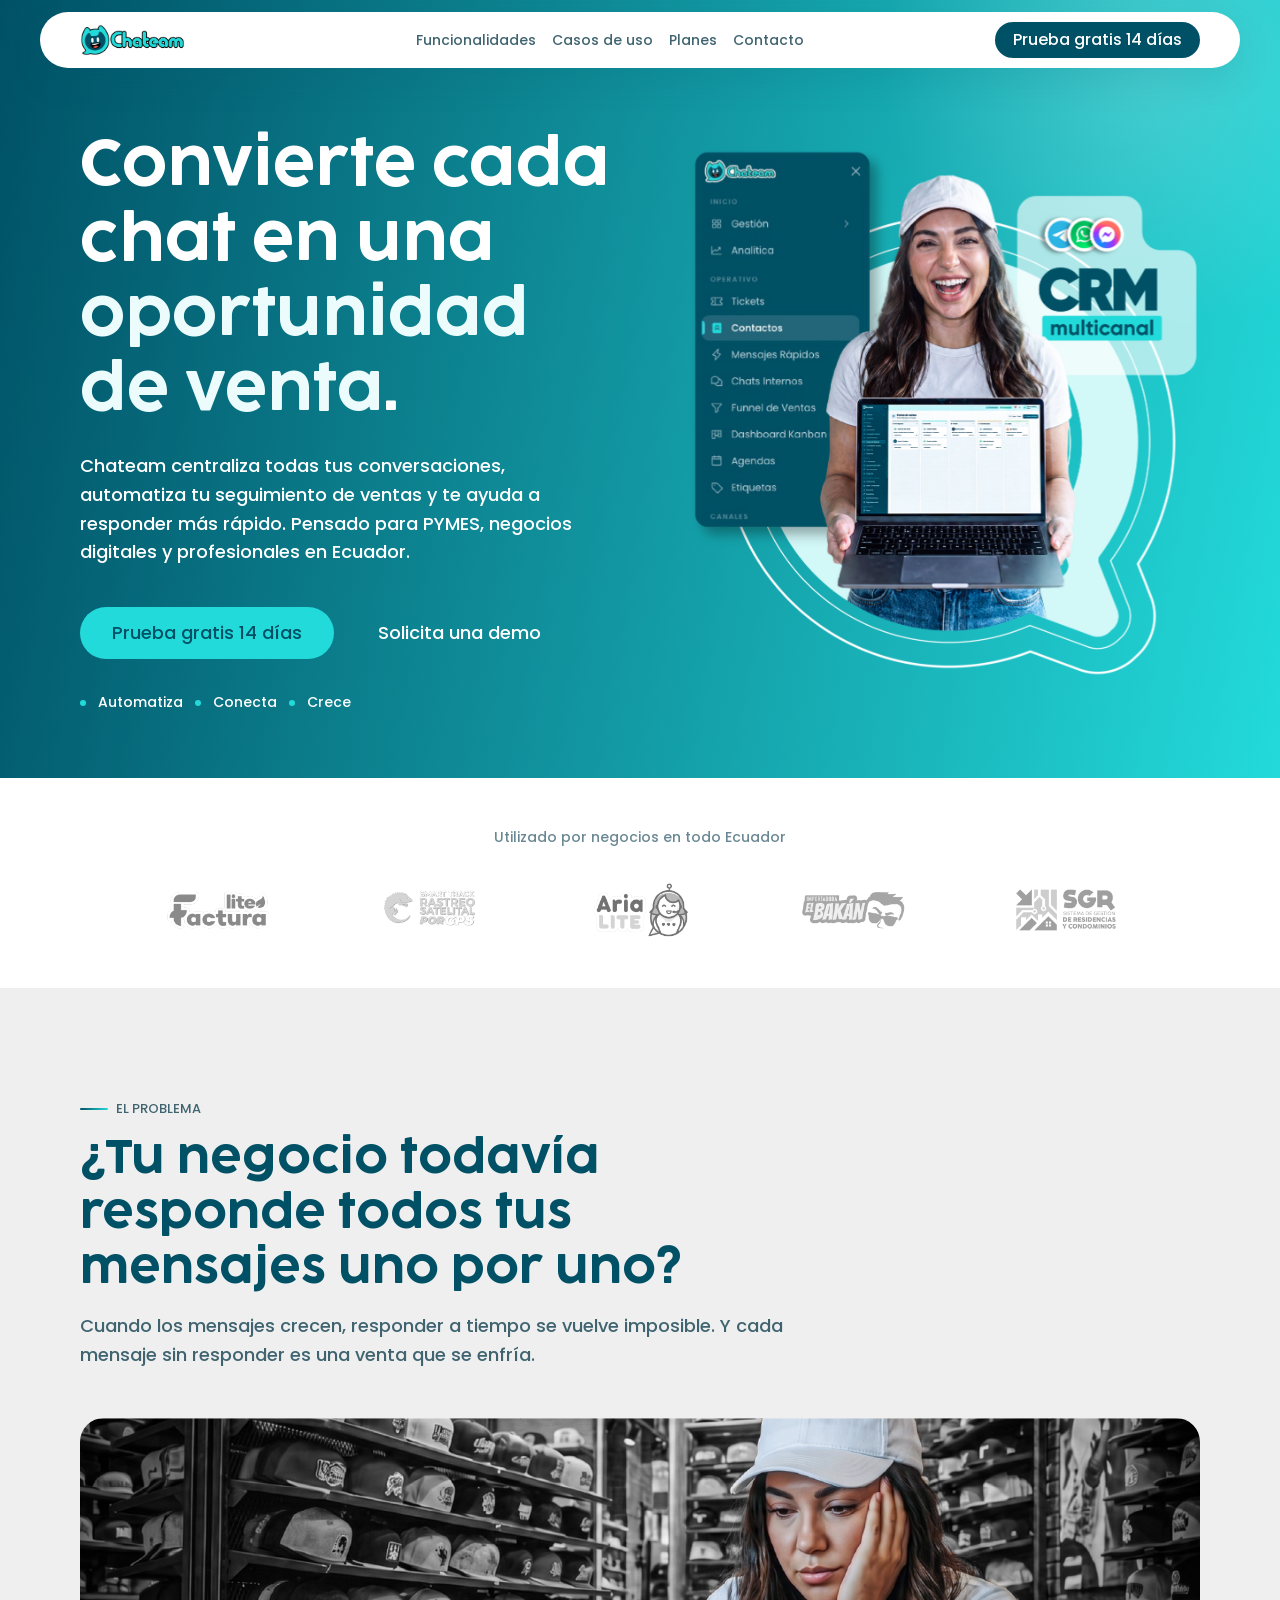
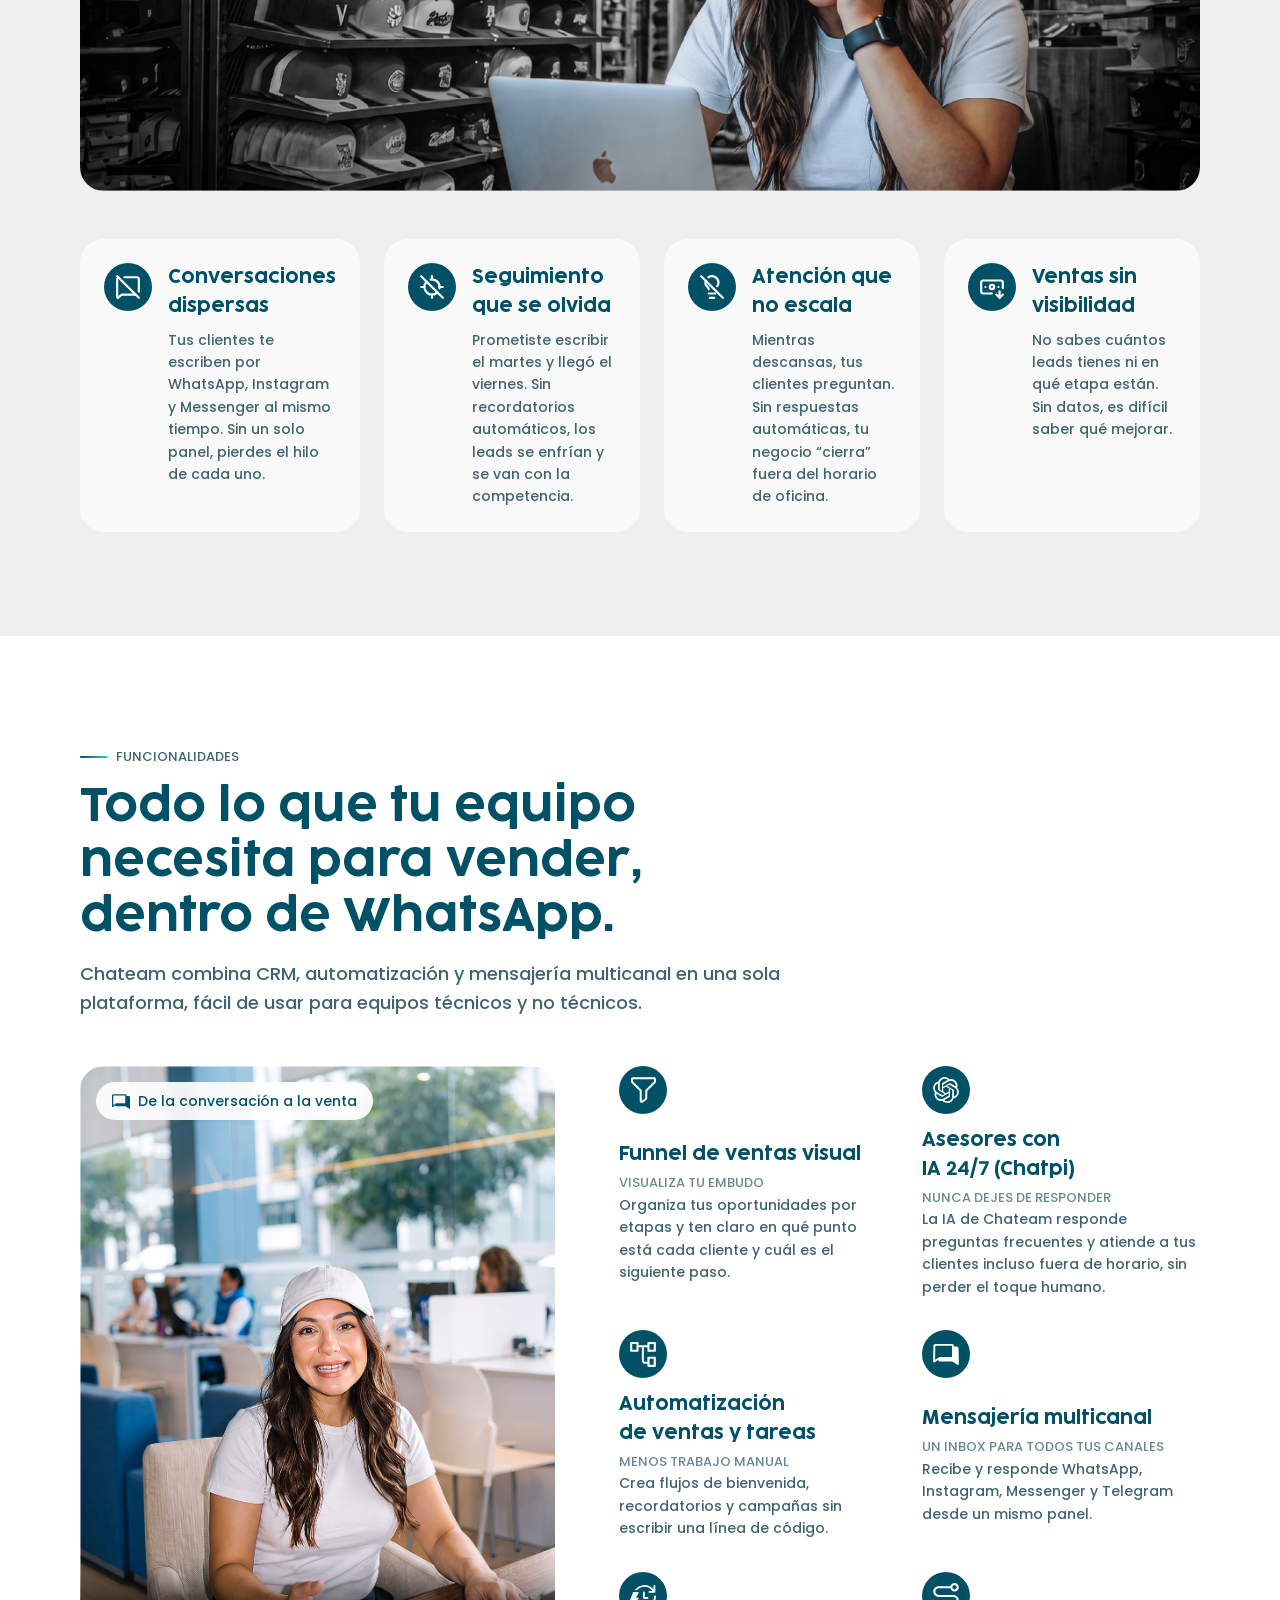
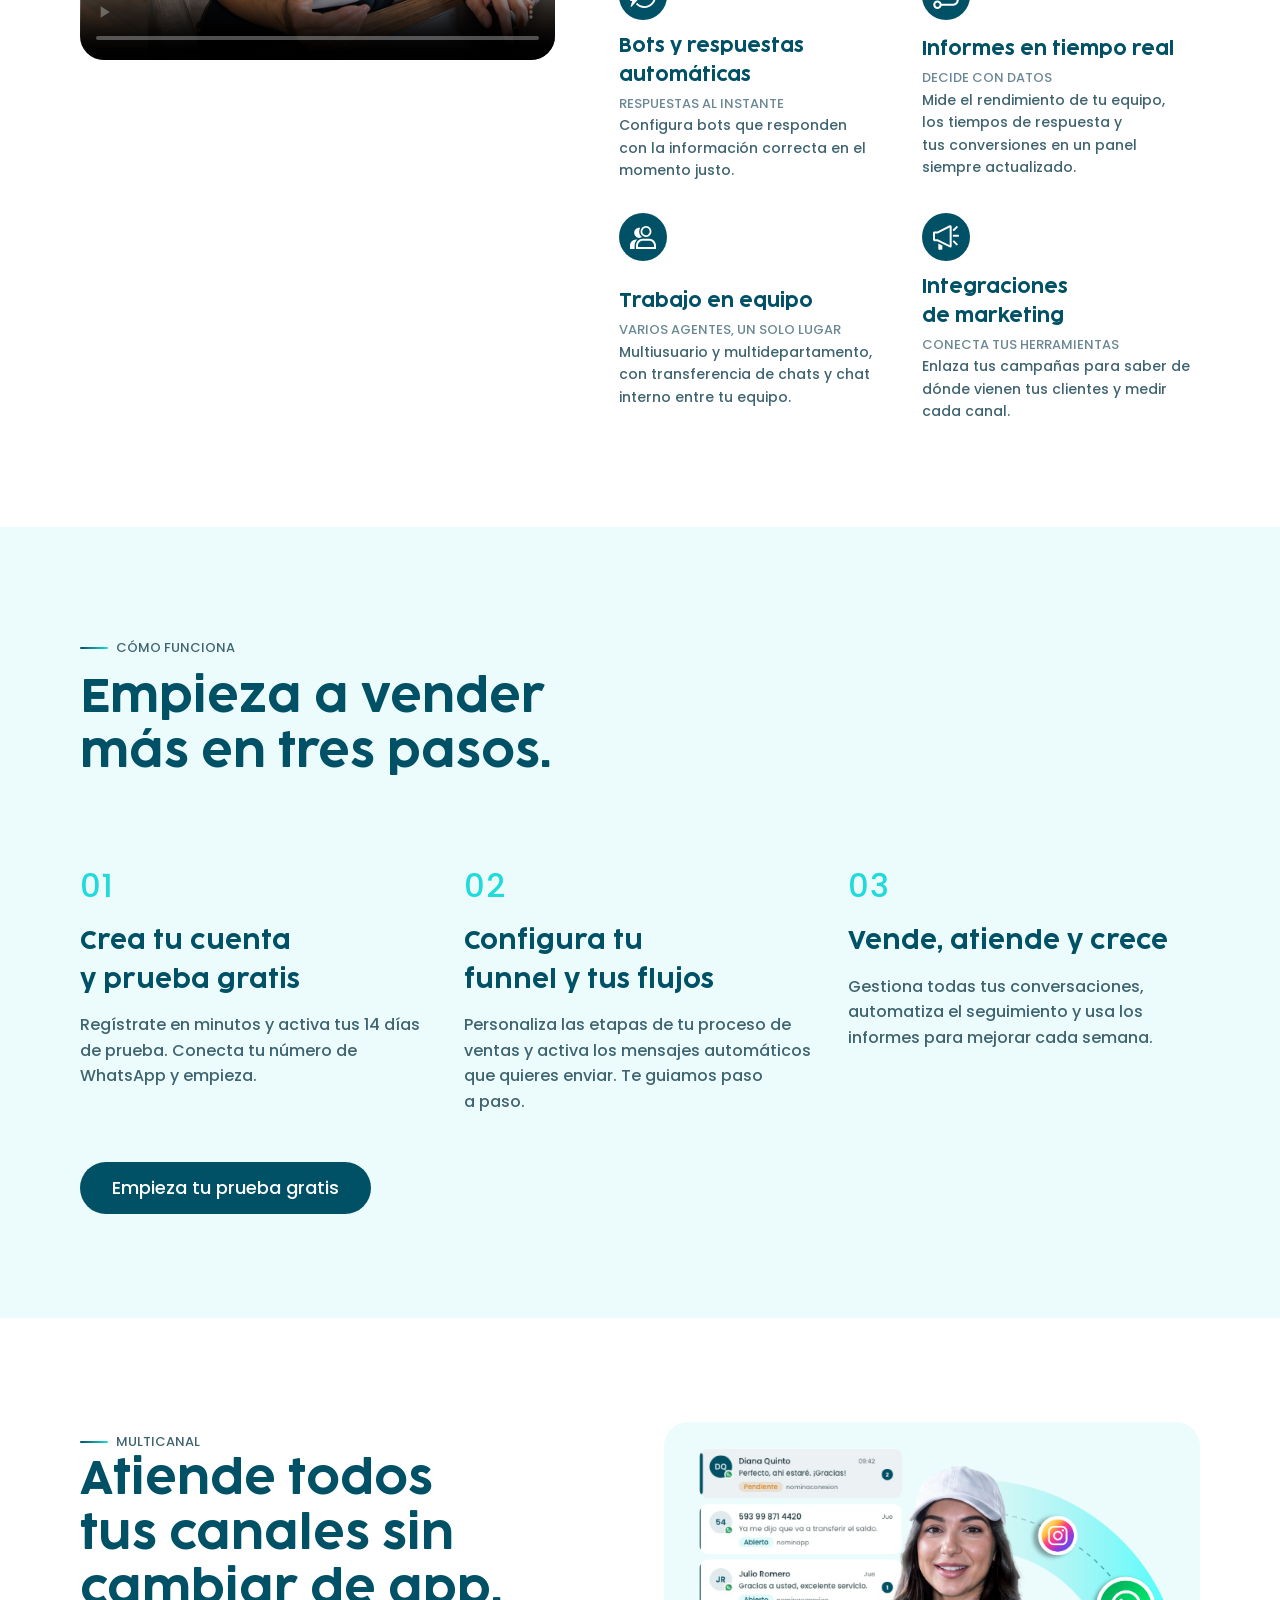
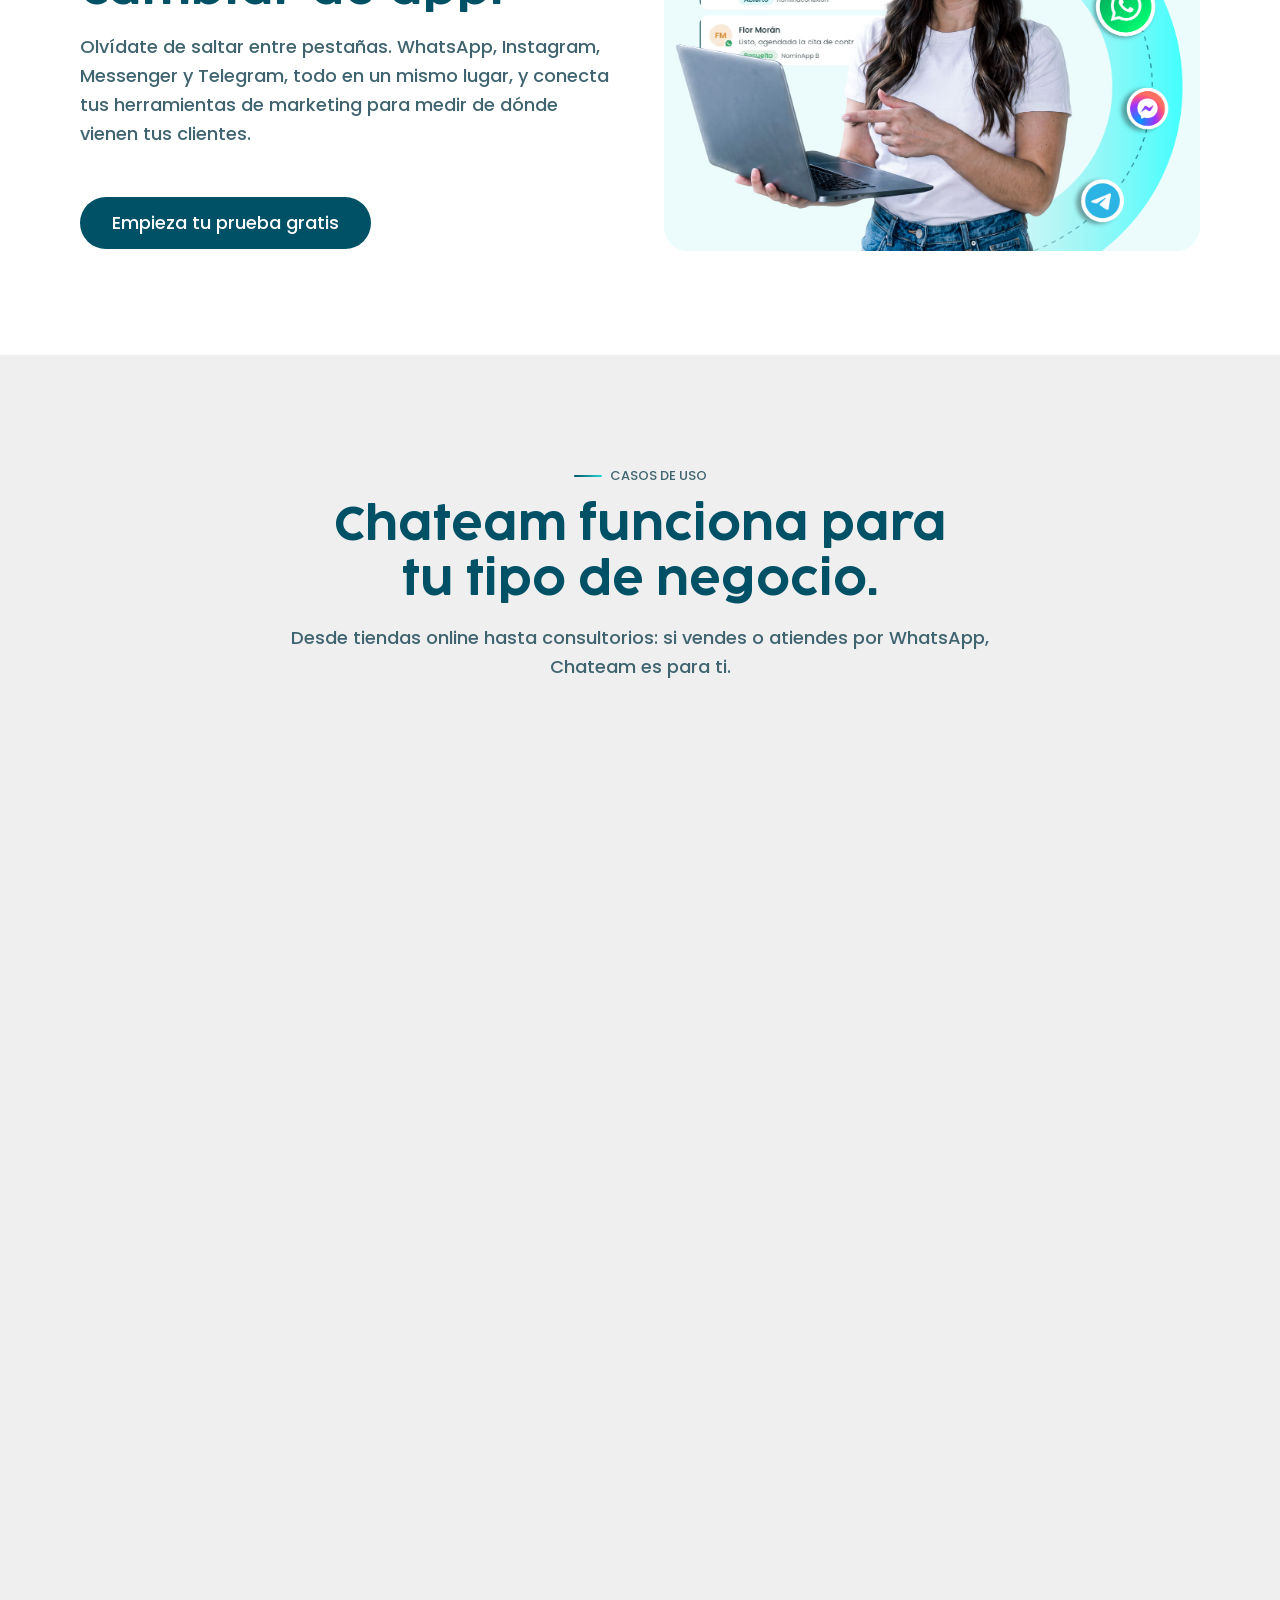
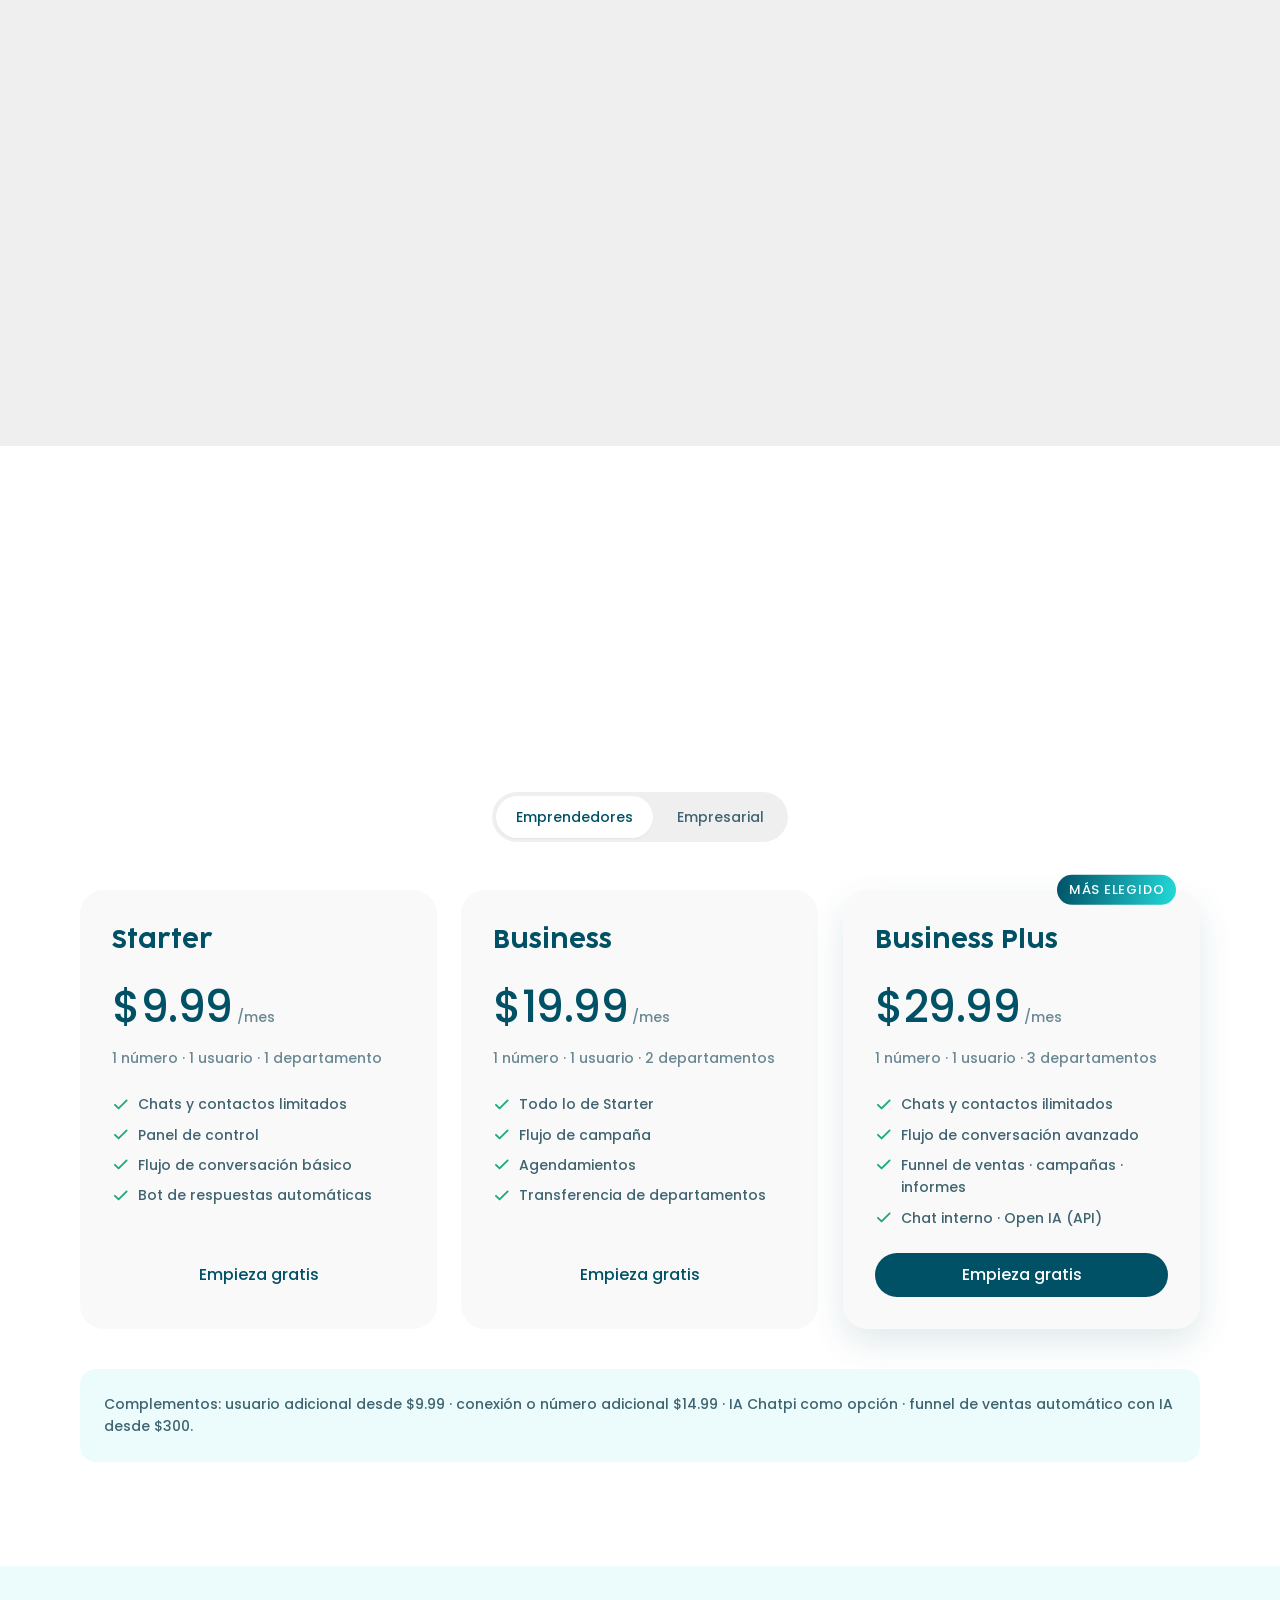
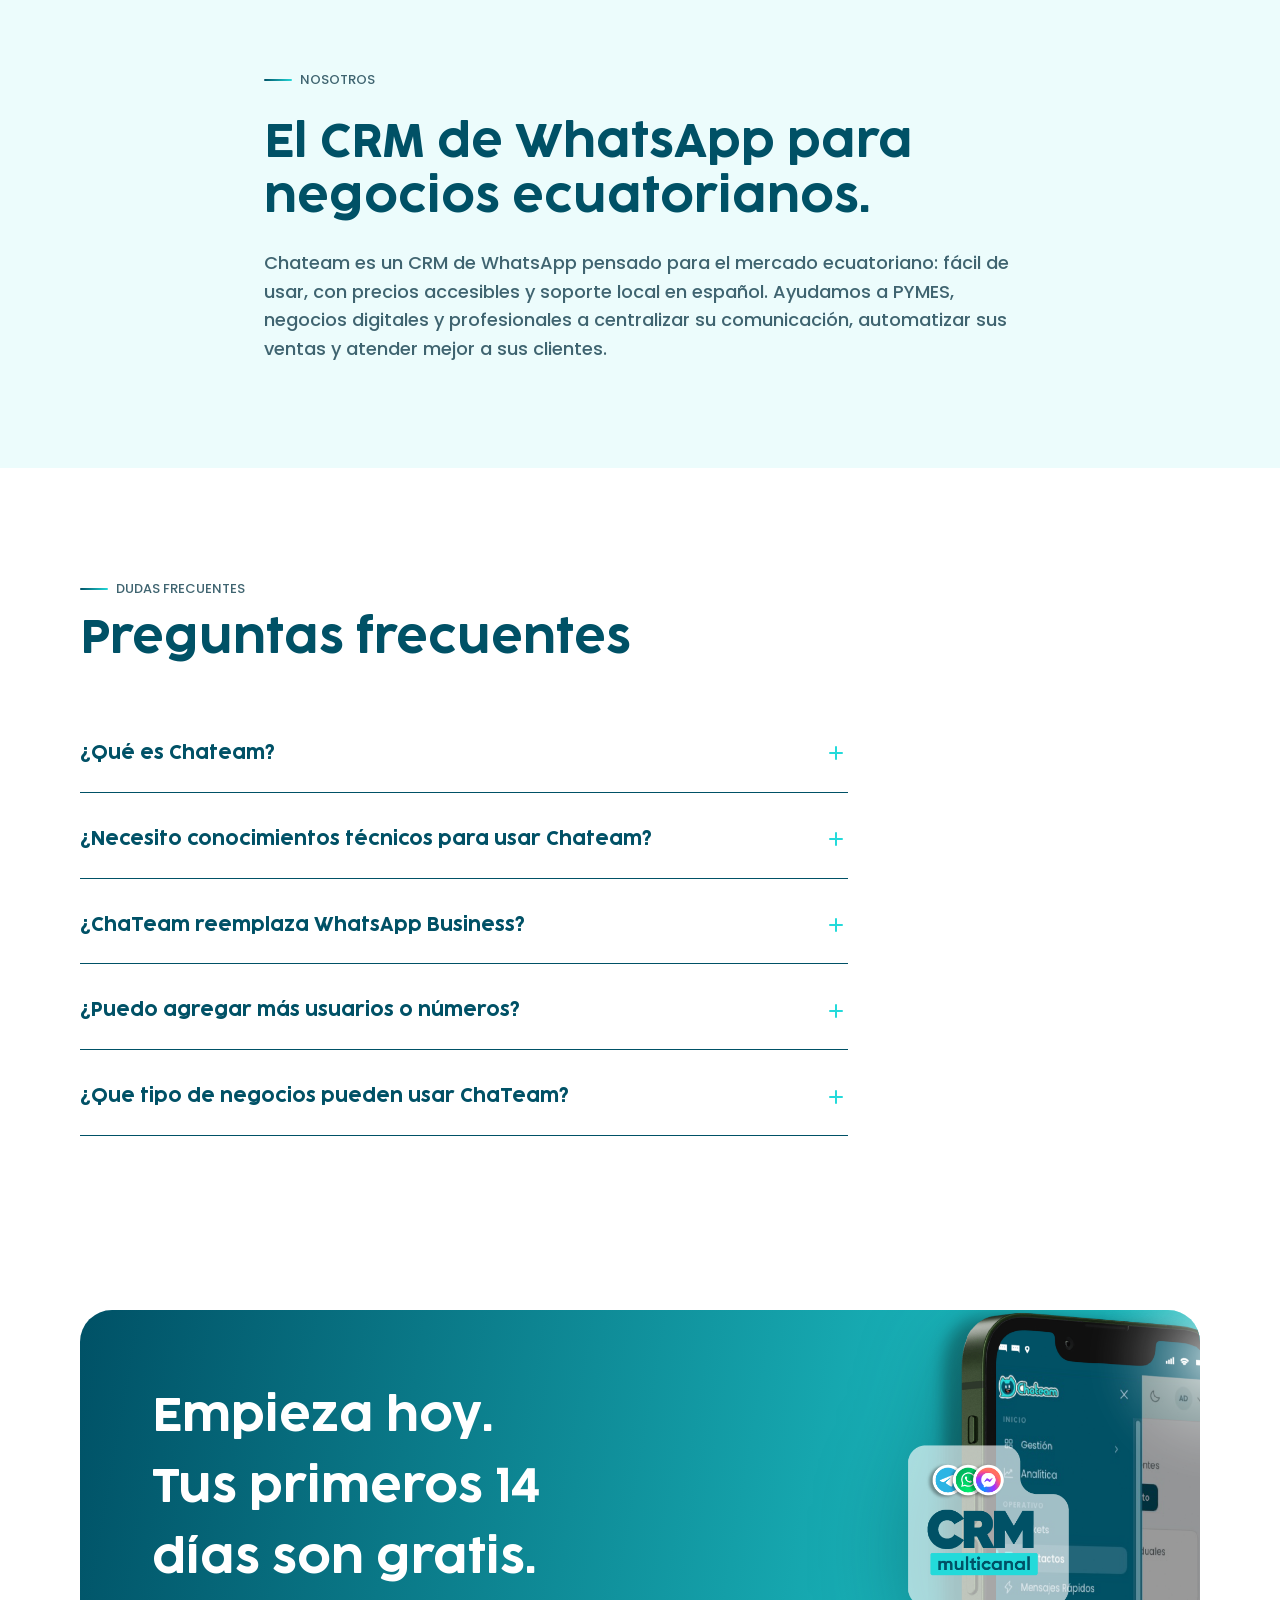
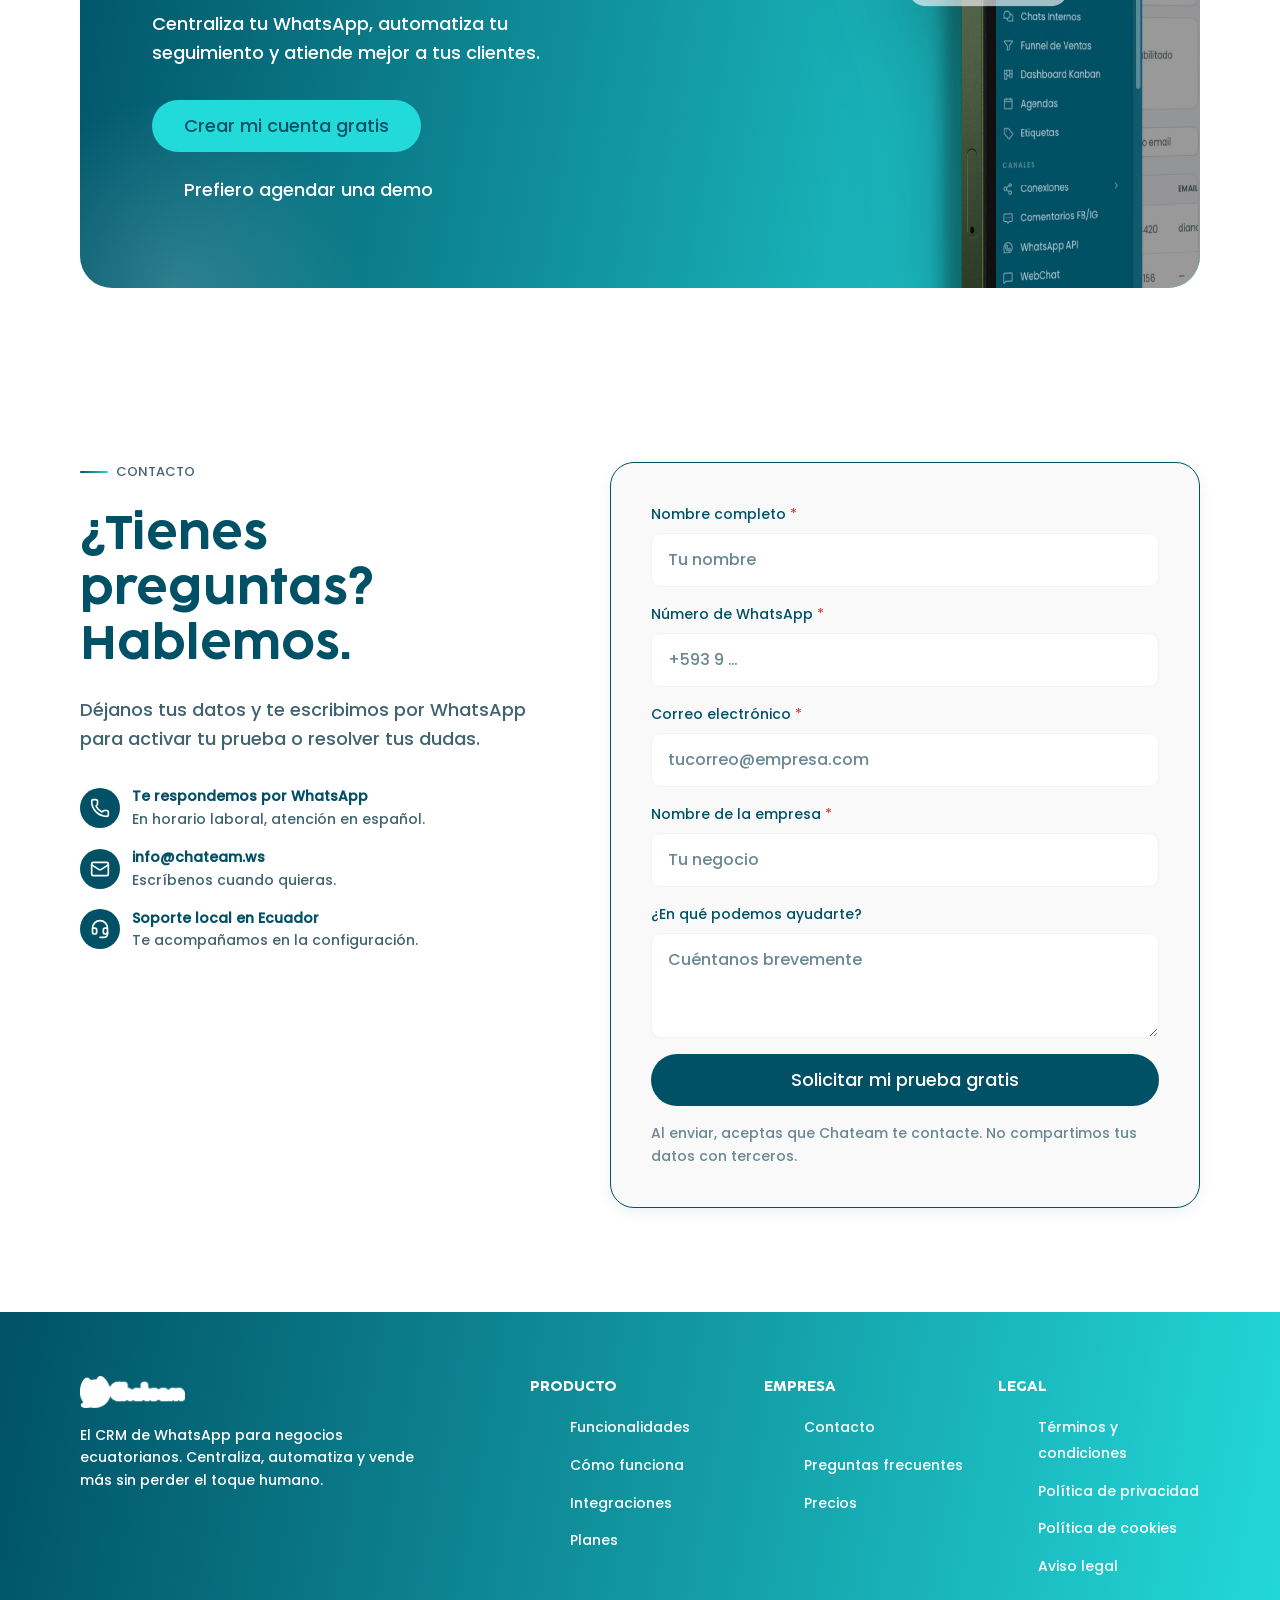
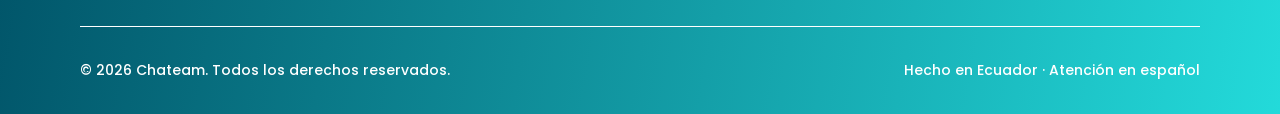
==== commit f2a58e66: "envio-14" ====
--- a/index.html
+++ b/index.html
@@ -209,12 +209,13 @@
             Cuando los mensajes crecen, responder a tiempo se vuelve imposible. Y cada mensaje sin
             responder es una venta que se enfría.
           </p>
-          <div class="channels-media reveal reveal--fade">
-            <img src="public/images/problema.webp" width="2788" height="2230"
+         
+        </div>
+         <div class="cases-media img">
+            <img src="public/images/problema.webp" width="1280" height="400"
                  alt="Asesora con una laptop junto al panel de conversaciones de Chateam, conectado a Instagram, WhatsApp, Messenger y Telegram."
                  loading="lazy" />
           </div>
-        </div>
 
         <div class="pain-grid">
           <article class="pain-item reveal">
--- a/src/styles/tokens.css
+++ b/src/styles/tokens.css
@@ -14,7 +14,8 @@
   --brand-cyan: #23DADA;           /* cian (secundario / acento) */
   --brand-cyan-soft: #ecfcfc;      /* cian claro (superficies estratégicas) */
   --brand-white: #FFFFFF;
-  --brand-gray: #ffffff;           /* gris claro (superficies a resaltar) */
+  --brand-gray: #efefef;           /* gris claro (superficies a resaltar) */
+  --brand-gray-70: #6c6c6c; 
 
   /* Degradado de marca — solo Hero y Footer (docs/02-BRAND.md) */
   --brand-gradient: linear-gradient(100deg, #005166 0%, #23DADA 100%);
@@ -42,7 +43,7 @@
   --color-text-secondary: #3F6470;             /* texto de apoyo (verde desaturado) */
   --color-text-muted: #6A8893;                  /* texto terciario / metadatos */
   --color-text-on-dark: var(--brand-white);     /* texto sobre fondos oscuros/degradado */
-  --color-text-on-dark-muted: rgba(255, 255, 255, 0.82);
+  --color-text-on-dark-muted: #ffffff;
 
   /* Marca y acciones */
   --color-brand-primary: var(--brand-green);
@@ -54,7 +55,7 @@
   --color-action-text-on-cyan: var(--brand-green);
 
   /* Bordes */
-  --color-border-subtle: #f3f3f3;
+  --color-border-subtle: #005166;
   --color-border-strong: #f3f3f3;
   --color-border-on-dark: rgb(255, 255, 255);
 
@@ -63,6 +64,7 @@
   --color-icon-accent: var(--brand-cyan);
   --color-icon-on-dark: var(--brand-white);
   --color-icon-badge-bg: var(--brand-green);     /* fondo del contenedor (badge) de iconos */
+  --color-icon-badge-bg-problemas: var(--brand-gray-70); 
 
   /* Estados */
   --color-success: #1FA97A;
@@ -132,7 +134,7 @@
   /* ==========================================================================
      6. BORDES
      ========================================================================== */
-  --border-thin: 0.1px;
+  --border-thin: 1.5px;
   --border-thick: 0px;
 
   /* ==========================================================================
--- a/src/styles/components.css
+++ b/src/styles/components.css
@@ -367,7 +367,7 @@
 /* ==========================================================================
    BARRA DE LOGOS (prueba social)
    ========================================================================== */
-.logos-bar { padding-block: var(--space-8); border-bottom: var(--border-thin) solid var(--color-border-subtle); }
+.logos-bar { padding-block: var(--space-8); border-bottom: var( --border-thick) solid var(--color-border-subtle); }
 .logos-bar p {
   text-align: center;
   color: var(--color-text-muted);
@@ -405,7 +405,7 @@
   align-items: start;
   padding: var(--space-5);
   background: var(--color-bg-card);
-  border: var(--border-thin) solid var(--color-border-subtle);
+  border: var( --border-thick) solid var(--color-border-subtle);
   border-radius: var(--radius-card);
 }
 .pain-item .icon-badge { --icon-size: 1.625rem; }
@@ -418,7 +418,7 @@
   justify-content: center;
   width: 3rem; height: 3rem;
   border-radius: var(--radius-icon-badge);
-  background: var(--color-icon-badge-bg);
+  background: var( --color-icon-badge-bg);
 }
 
 /* ==========================================================================
@@ -577,7 +577,7 @@
   width: 100%;
   height: auto;
 }
-.cases-media img { aspect-ratio: 2 / 1; object-fit: cover; }
+.cases-media img { aspect-ratio: 3 / 1; object-fit: cover; }
 /* El video es 16:9 (1280x720); se muestra completo, sin recorte. */
 .cases-media video { aspect-ratio: 16 / 9; }
 
@@ -592,13 +592,13 @@
   display: grid;
   gap: var(--space-3);
   padding: var(--space-5);
-  background: var(--color-bg-card);
+  background: none;
   border: var(--border-thin) solid var(--color-border-subtle);
   border-radius: var(--radius-card);
   transition: border-color var(--transition-fast), box-shadow var(--transition-fast), transform var(--transition-fast);
 }
 .sector:hover {
-  border-color: var(--color-border-strong);
+  border-color: none;
   box-shadow: none;
   transform: translateY(-2px);
 }
@@ -642,7 +642,7 @@
   flex-direction: column;
   padding: var(--space-6);
   background: var(--color-bg-card);
-  border: var(--border-thin) solid var(--color-border-subtle);
+  border: var( --border-thick) solid var(--color-border-subtle);
   border-radius: var(--radius-lg);
 }
 .plan--featured {
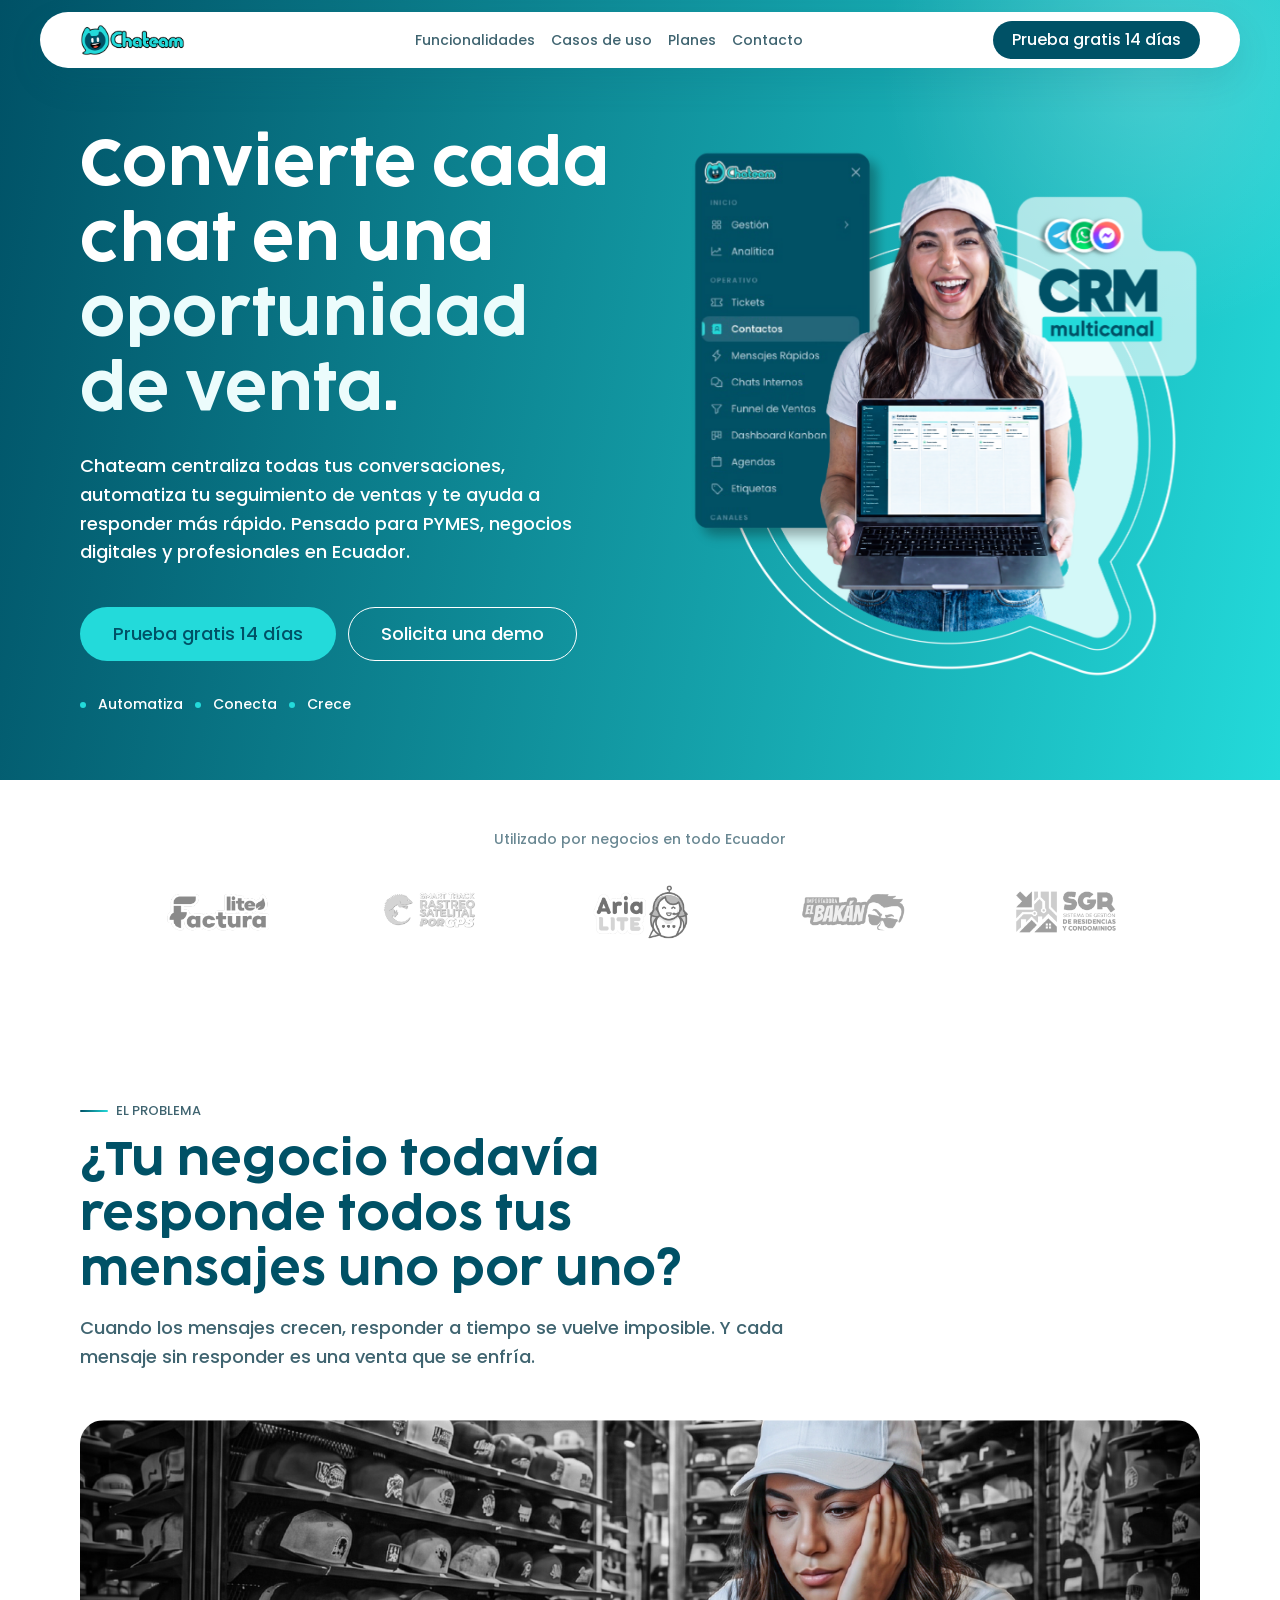
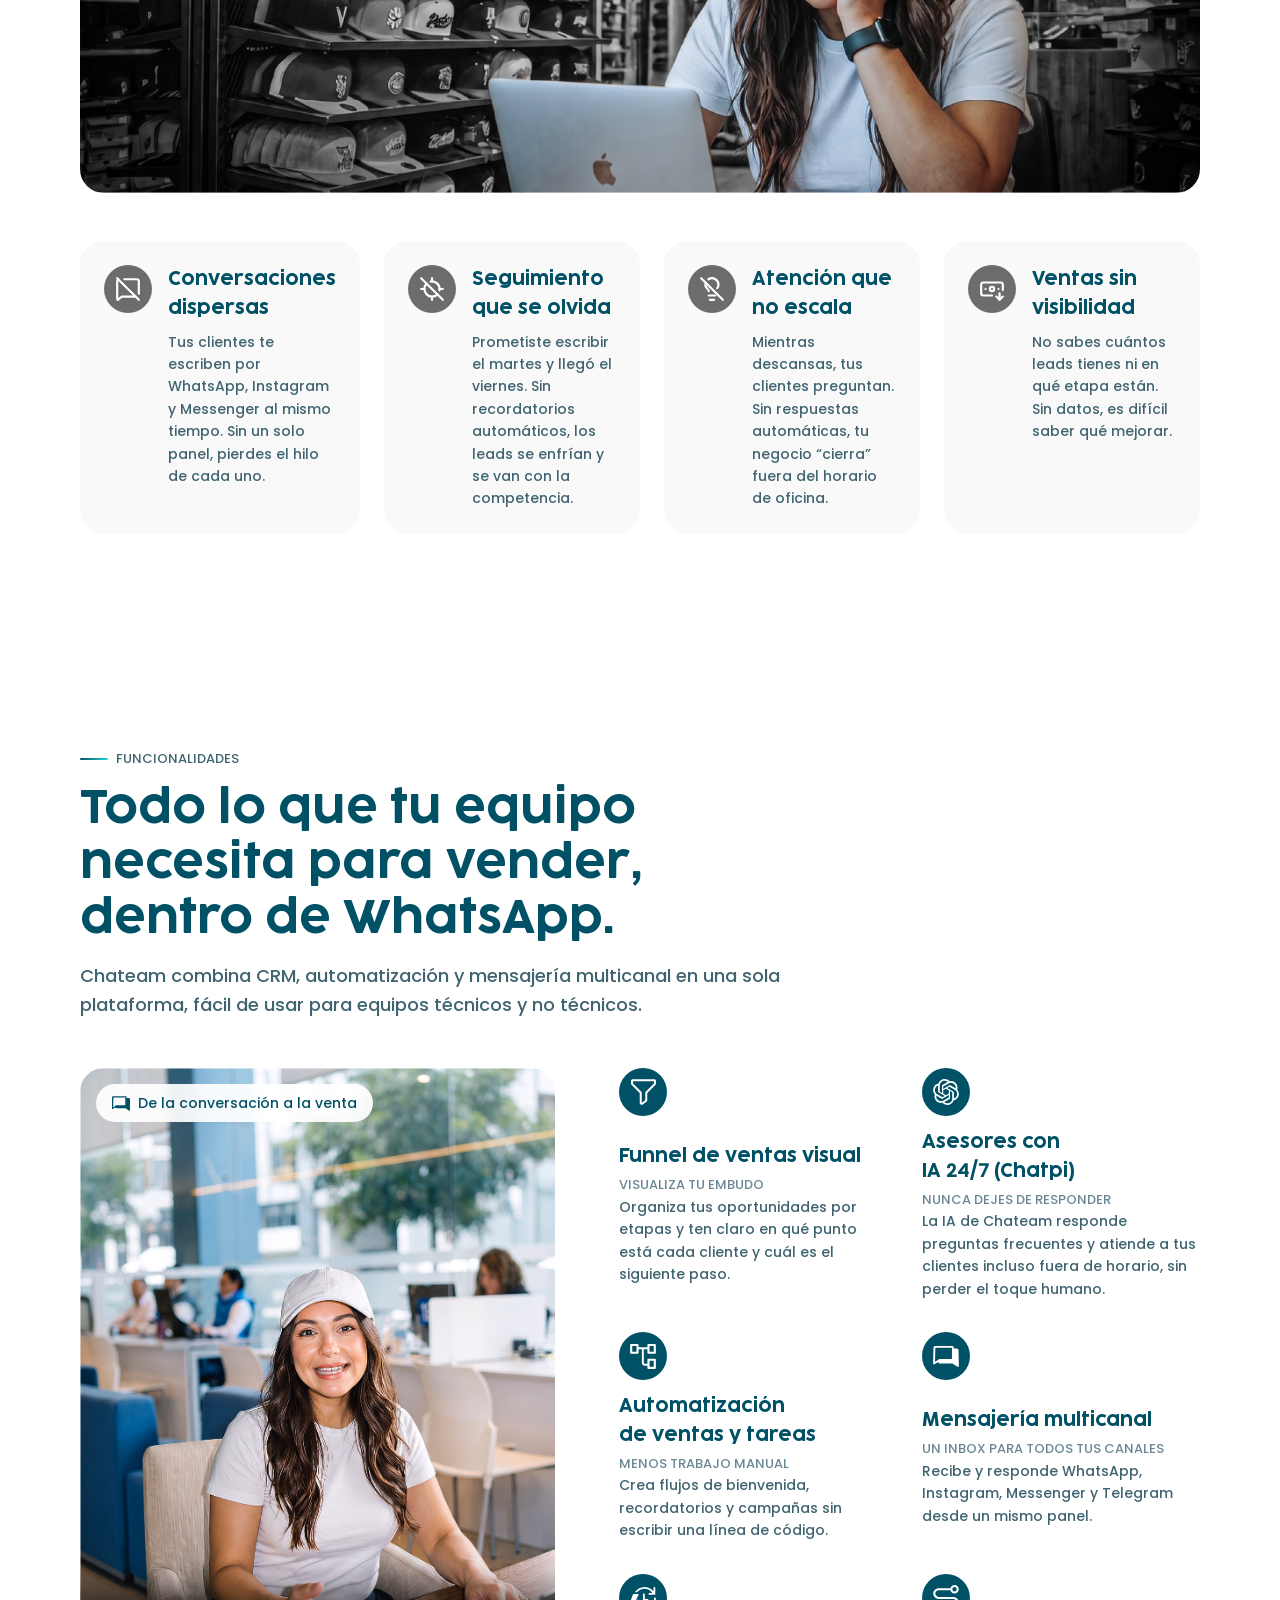
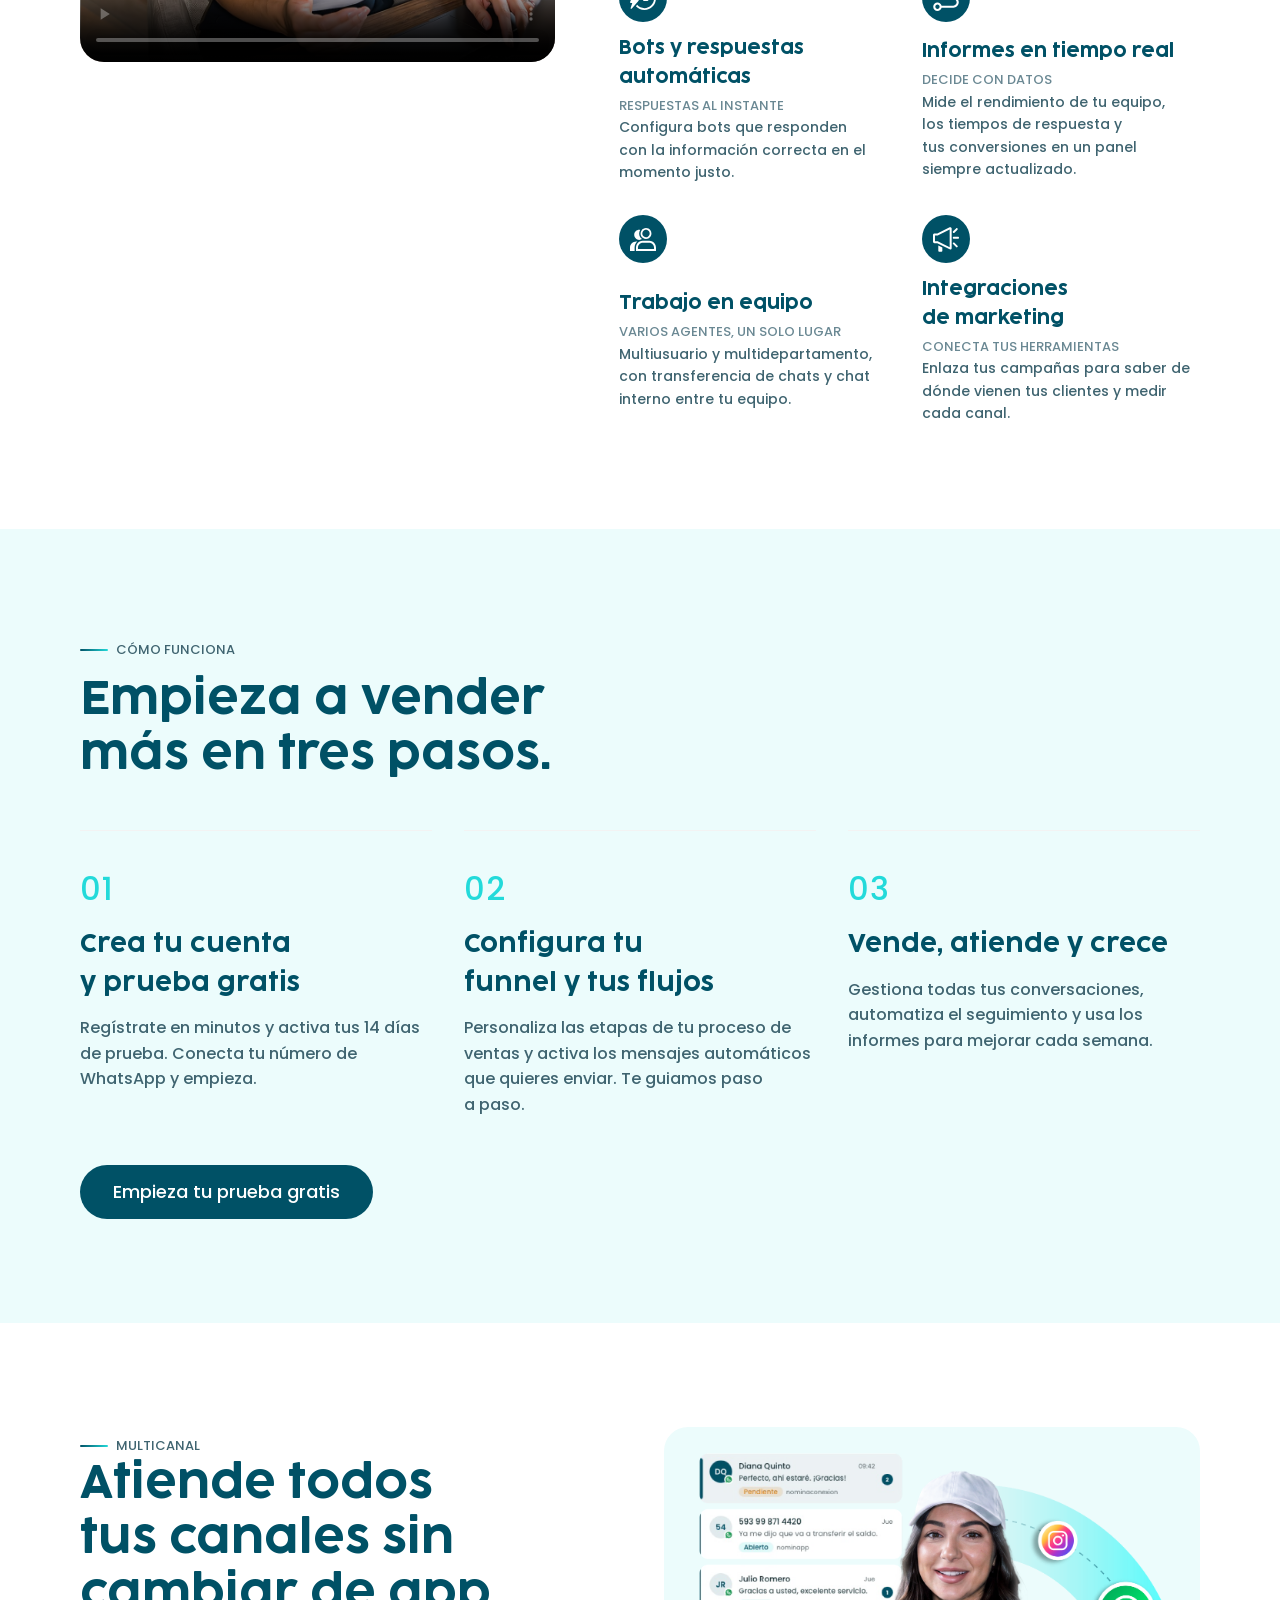
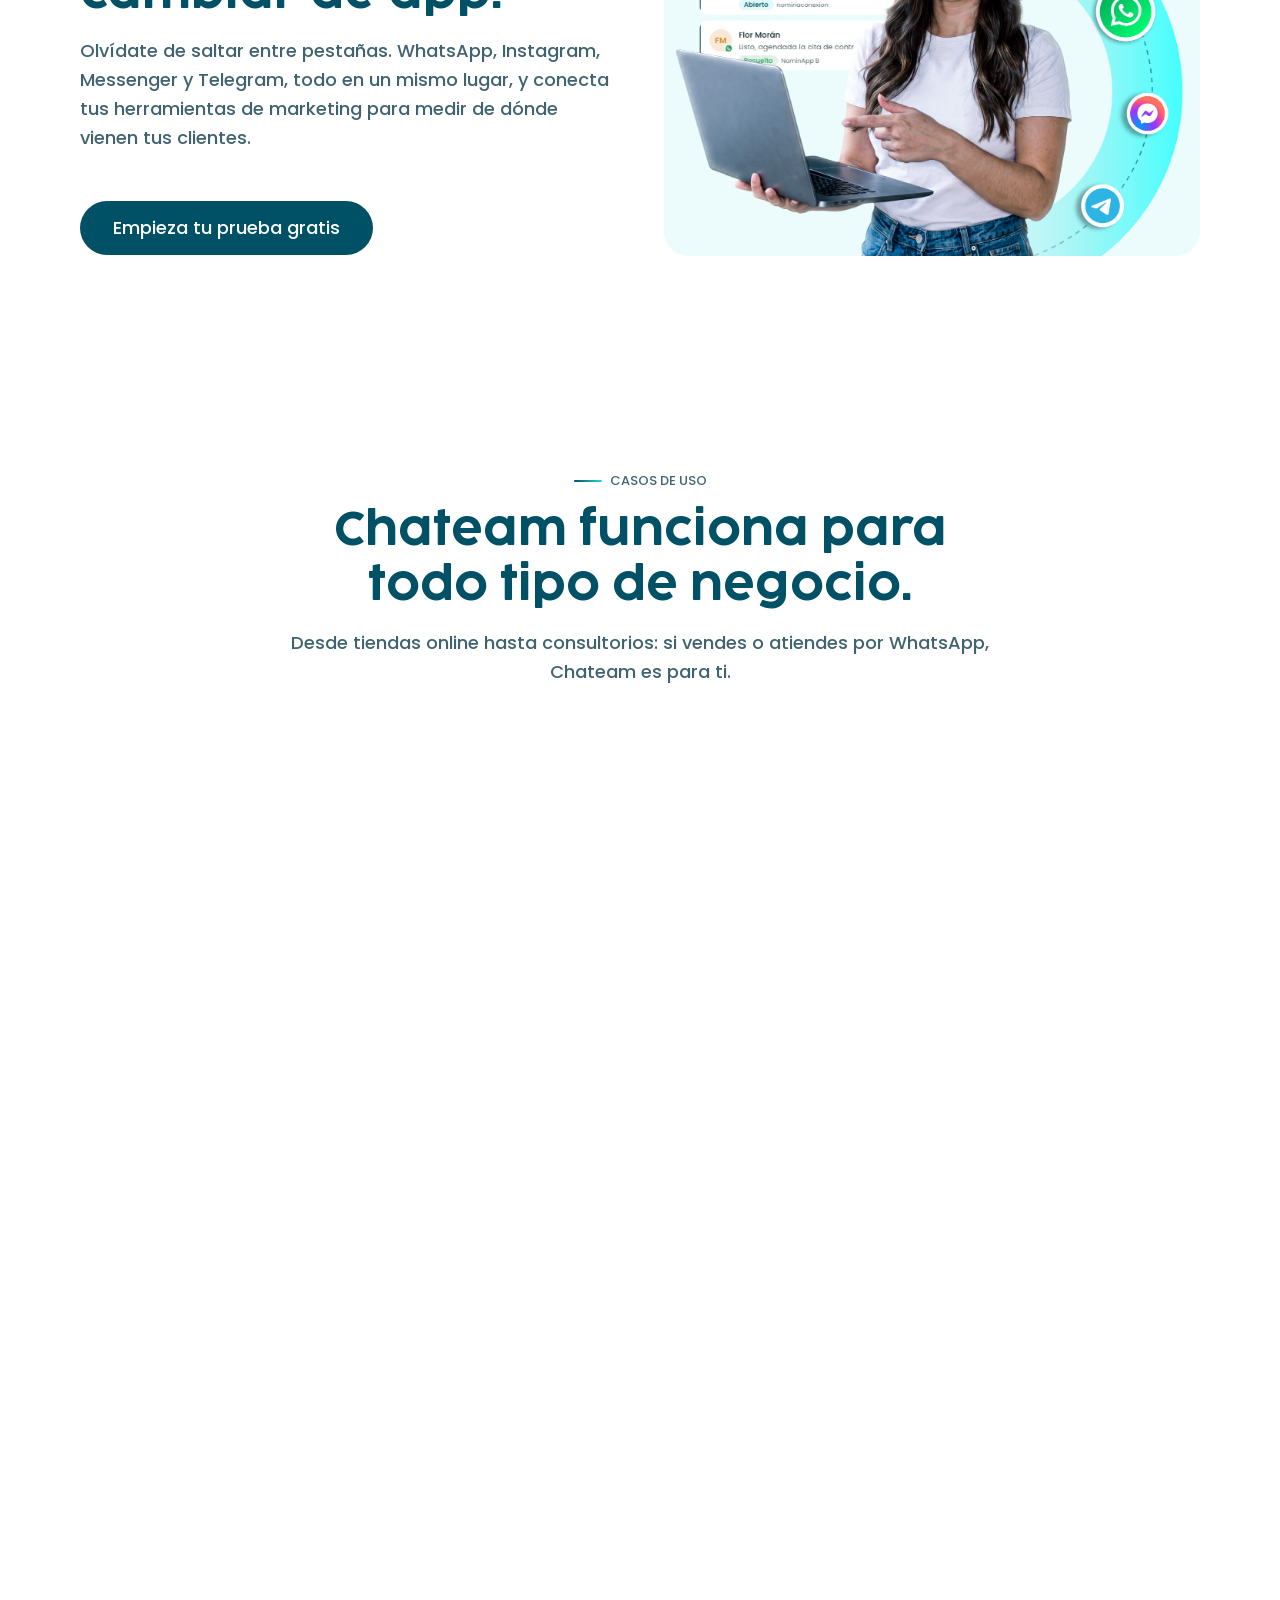
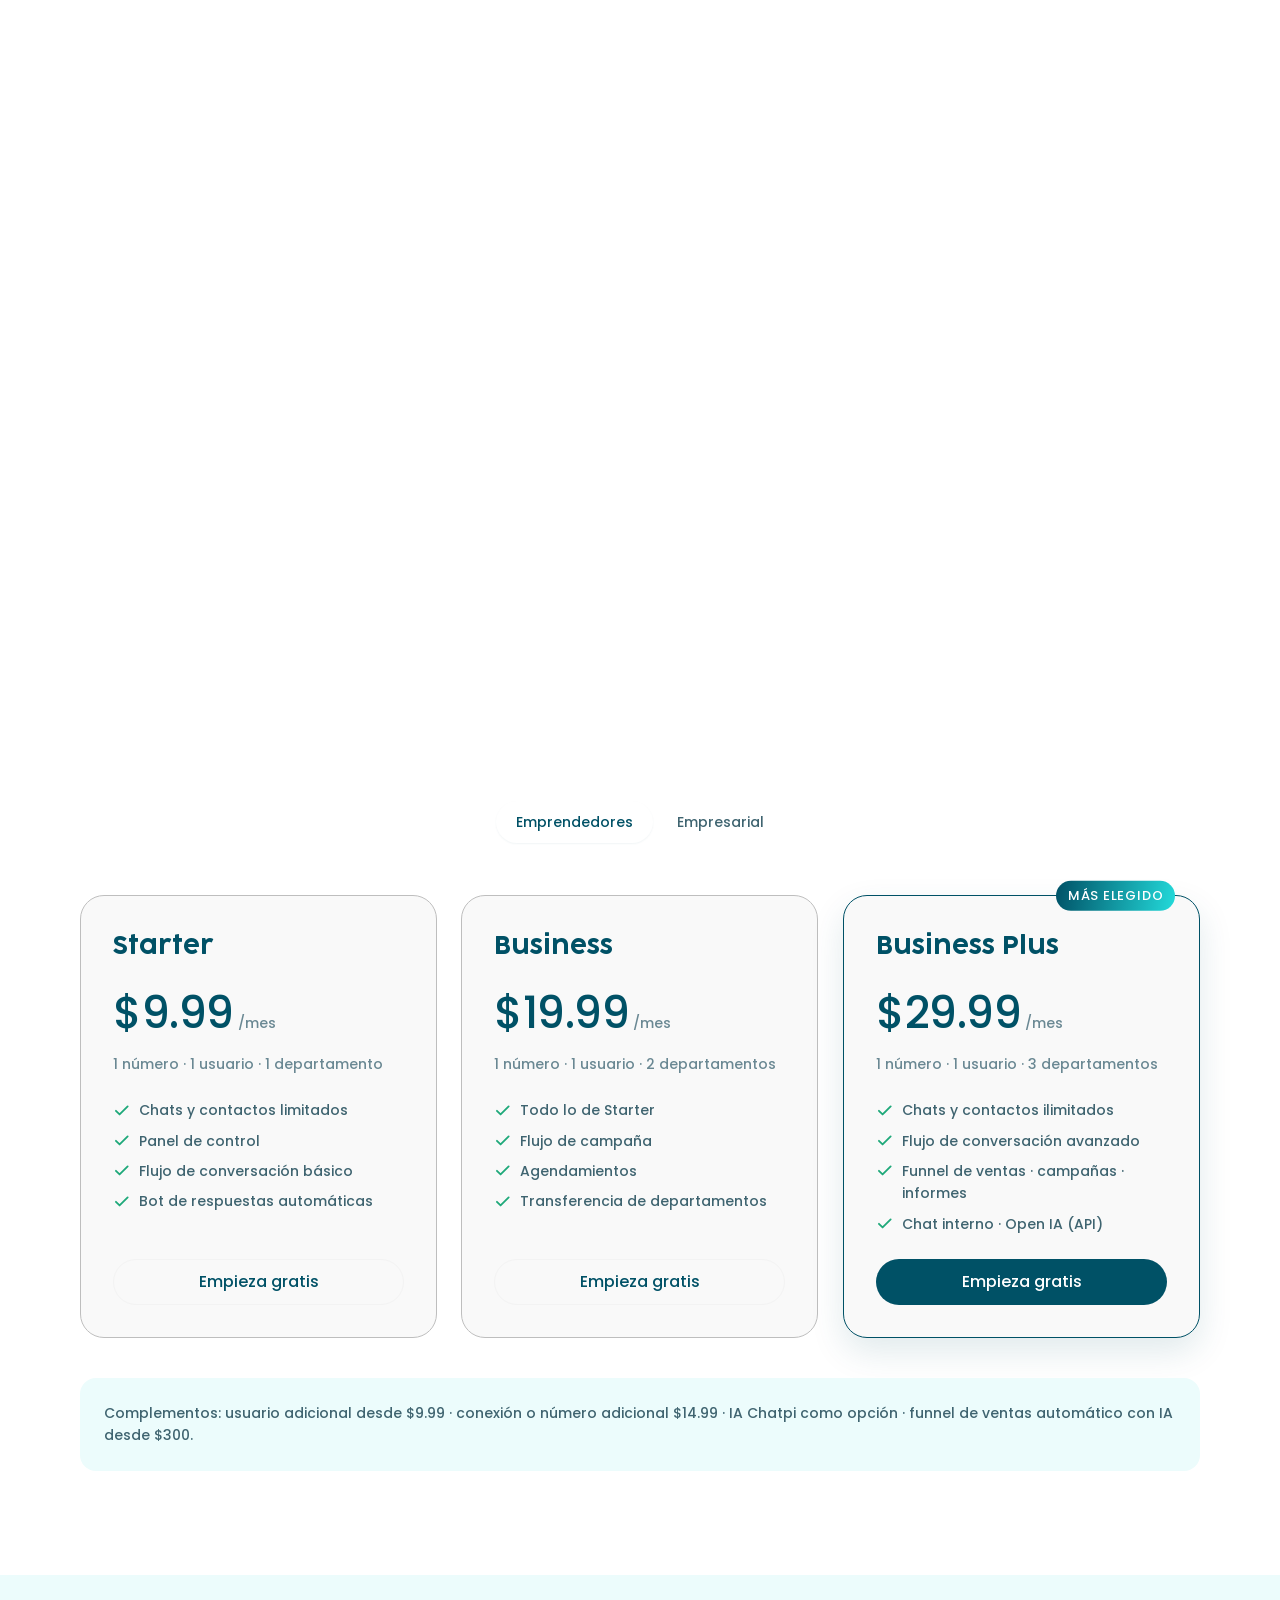
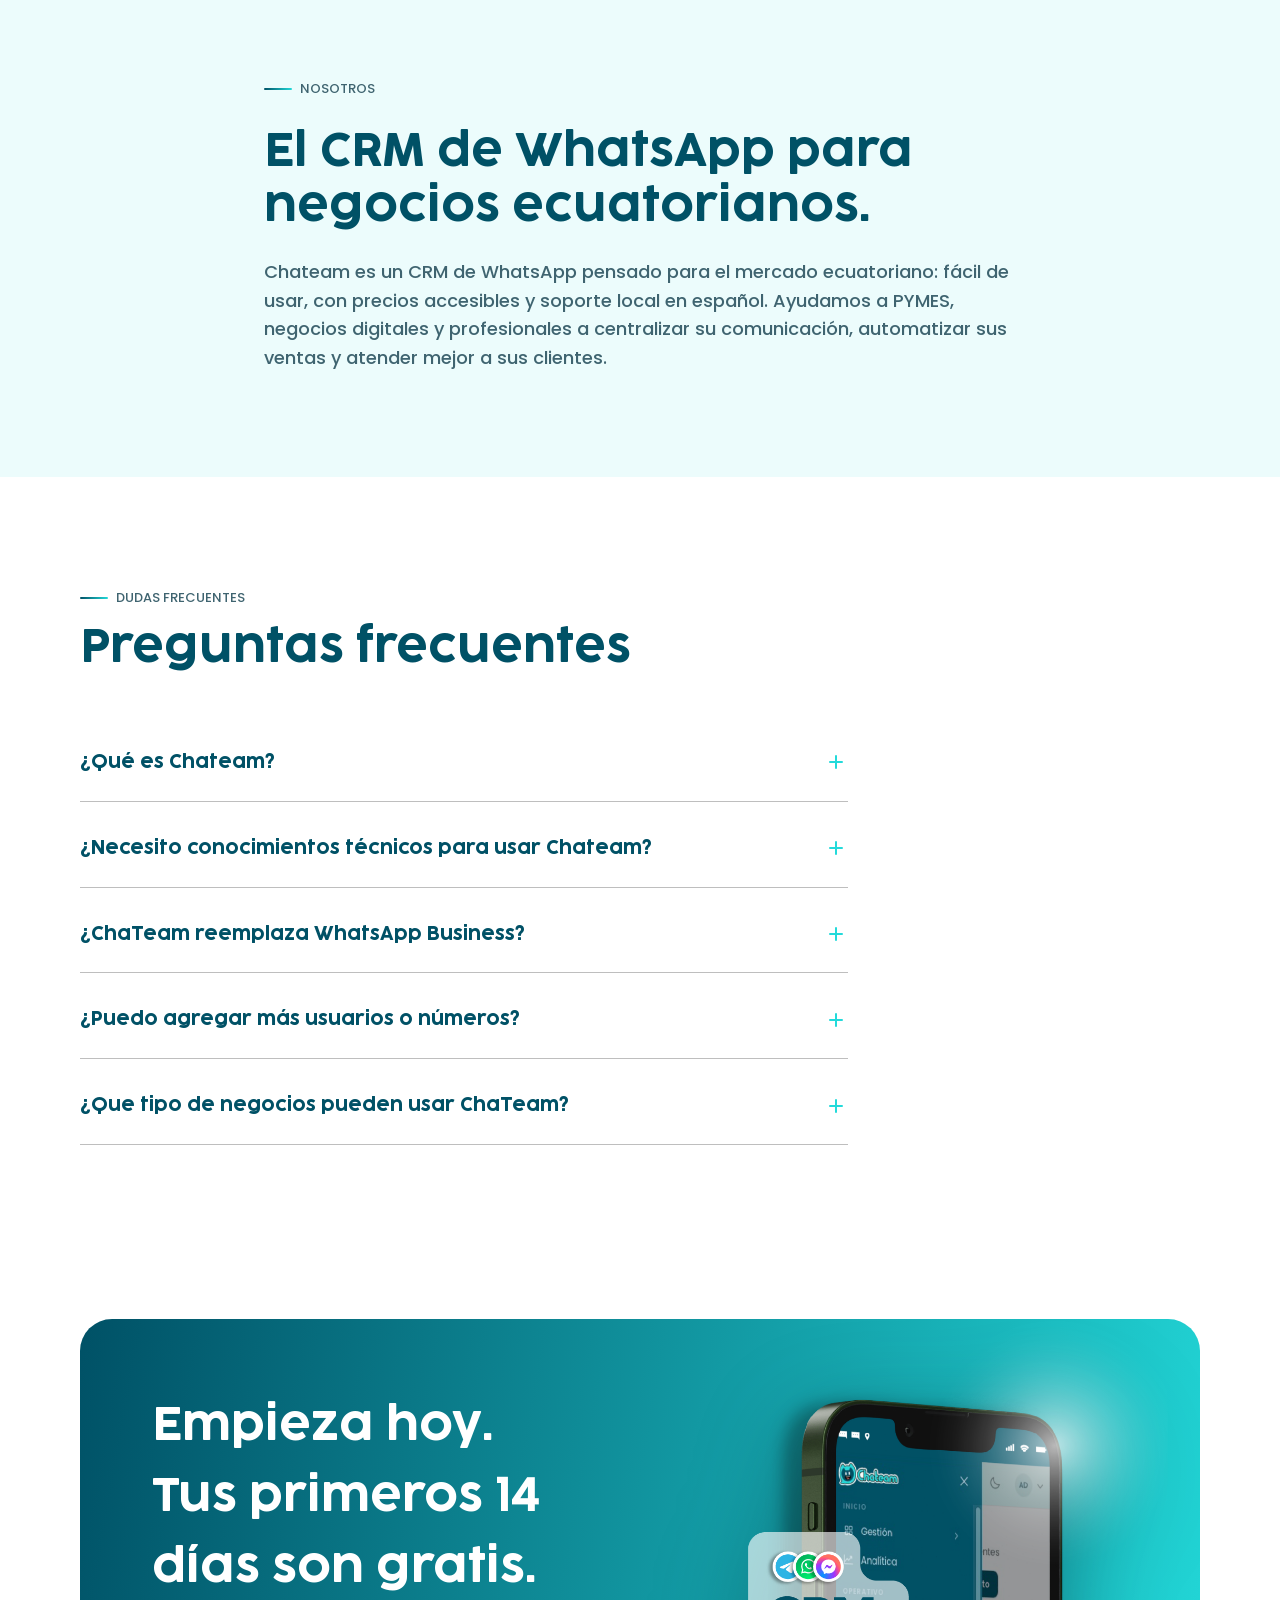
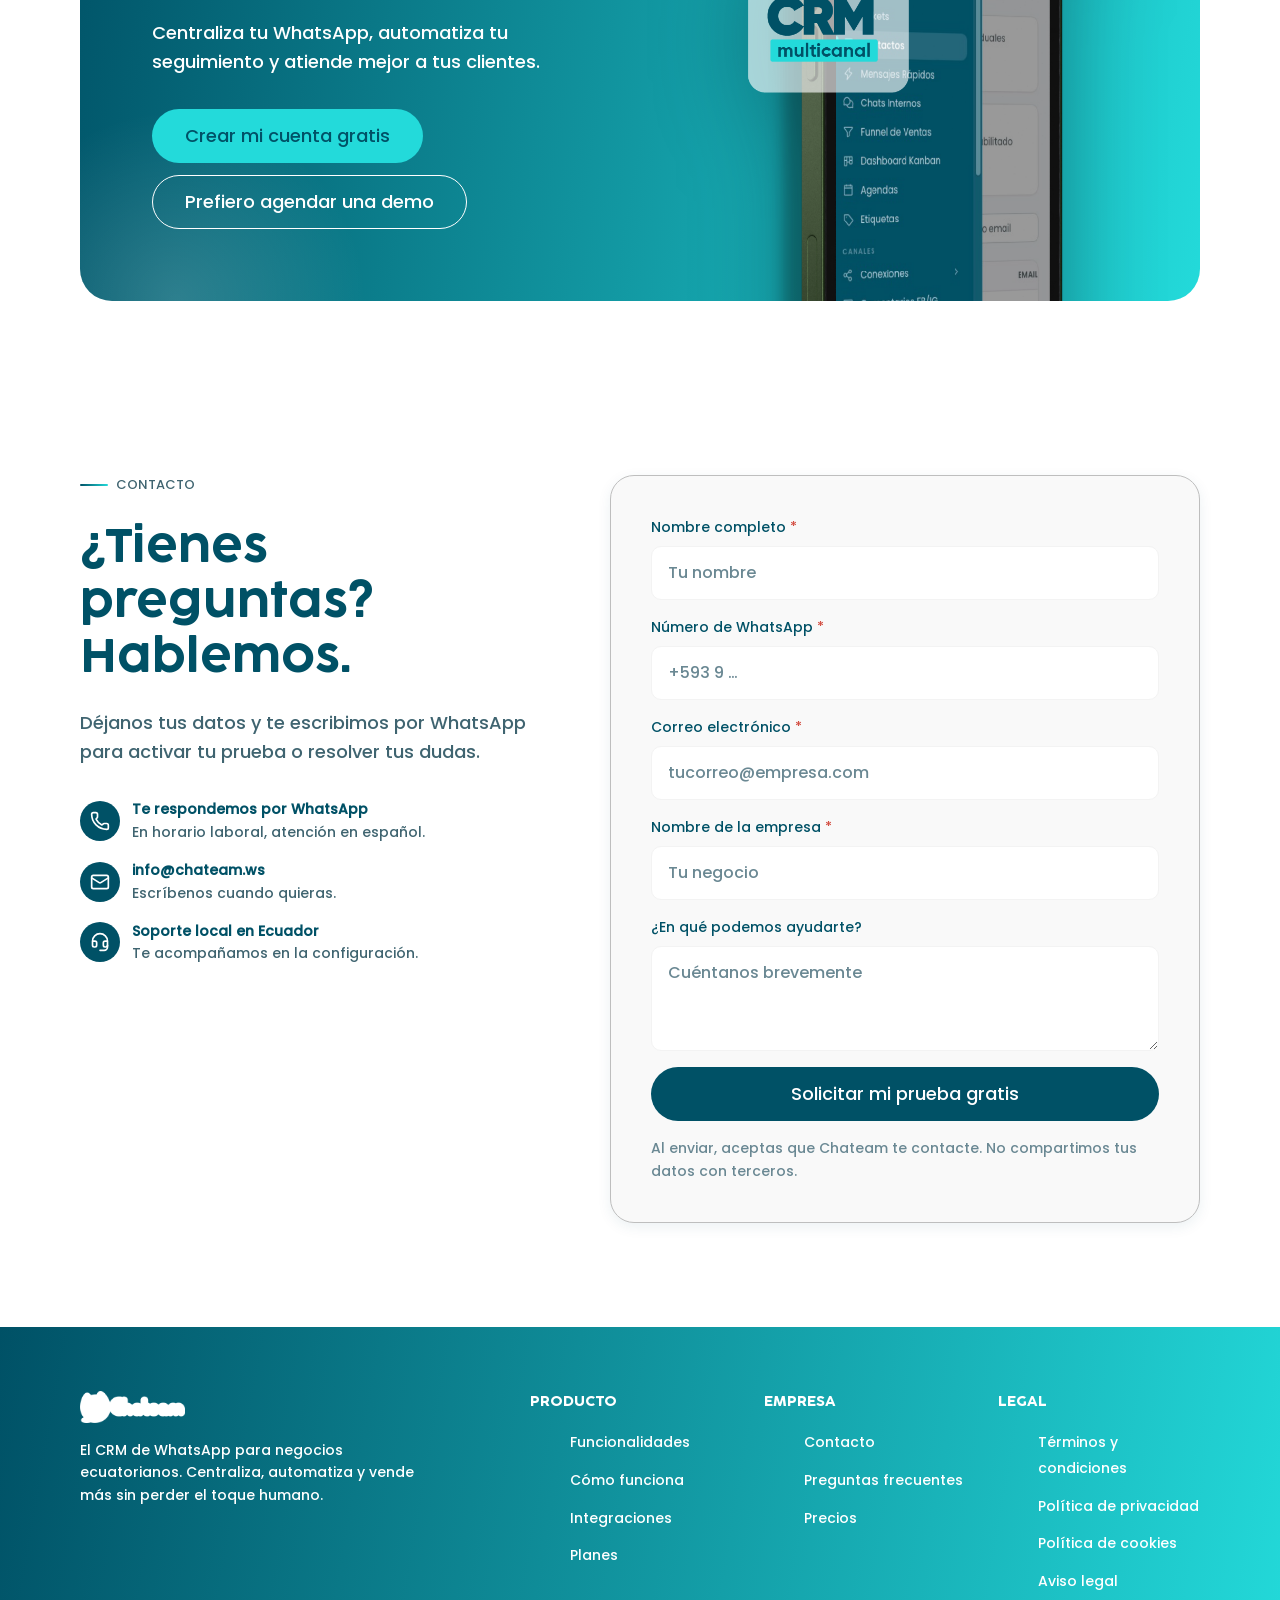
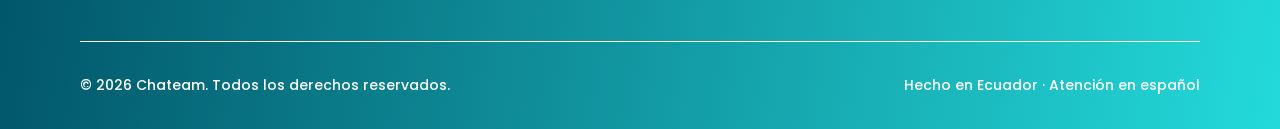
==== commit 358777c4: "envio-16" ====
--- a/index.html
+++ b/index.html
@@ -410,7 +410,7 @@
       <div class="container">
         <div class="section-head section-head--center reveal">
           <span class="eyebrow">Casos de uso</span>
-          <h2 class="text-h1" id="casos-title">Chateam funciona para tu tipo de negocio.</h2>
+          <h2 class="text-h1" id="casos-title">Chateam funciona para todo tipo de negocio.</h2>
           <p>Desde tiendas online hasta consultorios: si vendes o atiendes por WhatsApp, Chateam es para ti.</p>
         </div>
 
@@ -727,7 +727,7 @@
     <div class="container">
       <div class="footer-grid">
         <div class="footer-brand">
-          <img src="public/images/logo-footer.webp" width="560" height="170" alt="Chateam" loading="lazy" />
+          <img src="public/images/logo-chat.png" width="560" height="170" alt="Chateam" loading="lazy" />
           <p>El CRM de WhatsApp para negocios ecuatorianos. Centraliza, automatiza y vende más sin perder el toque humano.</p>
         </div>
         <div class="footer-cols">
--- a/src/styles/tokens.css
+++ b/src/styles/tokens.css
@@ -14,7 +14,7 @@
   --brand-cyan: #23DADA;           /* cian (secundario / acento) */
   --brand-cyan-soft: #ecfcfc;      /* cian claro (superficies estratégicas) */
   --brand-white: #FFFFFF;
-  --brand-gray: #efefef;           /* gris claro (superficies a resaltar) */
+  --brand-gray: #ffffff;           /* gris claro (superficies a resaltar) */
   --brand-gray-70: #6c6c6c; 
 
   /* Degradado de marca — solo Hero y Footer (docs/02-BRAND.md) */
@@ -55,7 +55,7 @@
   --color-action-text-on-cyan: var(--brand-green);
 
   /* Bordes */
-  --color-border-subtle: #005166;
+  --color-border-subtle: #bebebe;
   --color-border-strong: #f3f3f3;
   --color-border-on-dark: rgb(255, 255, 255);
 
@@ -64,7 +64,7 @@
   --color-icon-accent: var(--brand-cyan);
   --color-icon-on-dark: var(--brand-white);
   --color-icon-badge-bg: var(--brand-green);     /* fondo del contenedor (badge) de iconos */
-  --color-icon-badge-bg-problemas: var(--brand-gray-70); 
+  --color-icon-badge-bg-problemas: var(--brand-gray-70); /* badge de la sección Problemas (gris) */
 
   /* Estados */
   --color-success: #1FA97A;
@@ -134,8 +134,8 @@
   /* ==========================================================================
      6. BORDES
      ========================================================================== */
-  --border-thin: 1.5px;
-  --border-thick: 0px;
+  --border-thin: 0.5px;
+  --border-thick: 0.5px;
 
   /* ==========================================================================
      7. SOMBRAS (teñidas de teal, uso moderado — divergencia de Refero)
--- a/src/styles/components.css
+++ b/src/styles/components.css
@@ -367,7 +367,7 @@
 /* ==========================================================================
    BARRA DE LOGOS (prueba social)
    ========================================================================== */
-.logos-bar { padding-block: var(--space-8); border-bottom: var( --border-thick) solid var(--color-border-subtle); }
+.logos-bar { padding-block: var(--space-8); border-bottom: var( --border-thick) /*solid var(--color-border-subtle) */; }
 .logos-bar p {
   text-align: center;
   color: var(--color-text-muted);
@@ -405,10 +405,15 @@
   align-items: start;
   padding: var(--space-5);
   background: var(--color-bg-card);
-  border: var( --border-thick) solid var(--color-border-subtle);
+  border: none; /* var(--border-thick) solid var(--color-border-subtle); */
   border-radius: var(--radius-card);
 }
-.pain-item .icon-badge { --icon-size: 1.625rem; }
+/* La sección Problemas usa un badge gris en vez del verde de marca: son dolores,
+   no funcionalidades, y el gris los baja de jerarquía. */
+.pain-item .icon-badge {
+  --icon-size: 1.625rem;
+  background: var(--color-icon-badge-bg-problemas);
+}
 .pain-item h3 { font-size: var(--text-lg); margin-bottom: var(--space-2); }
 .pain-item p { color: var(--color-text-secondary); font-size: var(--text-sm); }
 
@@ -788,8 +793,8 @@
      --cta-media-offset-y (escritorio) centro vertical de la imagen: ↑ sube, ↓ baja. */
 .cta-band {
   --cta-pad: clamp(2.5rem, 1.5rem + 4vw, 4.5rem);
-  --cta-media-width: 78%;
-  --cta-media-bottom: -3rem;
+  --cta-media-width: 100%;
+  --cta-media-bottom: -4rem;
 
   background: var(--brand-gradient);
   color: var(--color-text-on-dark);
@@ -992,8 +997,8 @@
      1023px se mantiene el apilado móvil. */
   .cta-band {
     --cta-media-width: 38%;
-    --cta-media-bleed: -8rem;
-    --cta-media-offset-y: 50%;
+    --cta-media-bleed: 2rem;
+    --cta-media-offset-y: 63%;
 
     padding-bottom: var(--cta-pad); /* ya no hace falta el hueco inferior */
     min-height: 28rem;
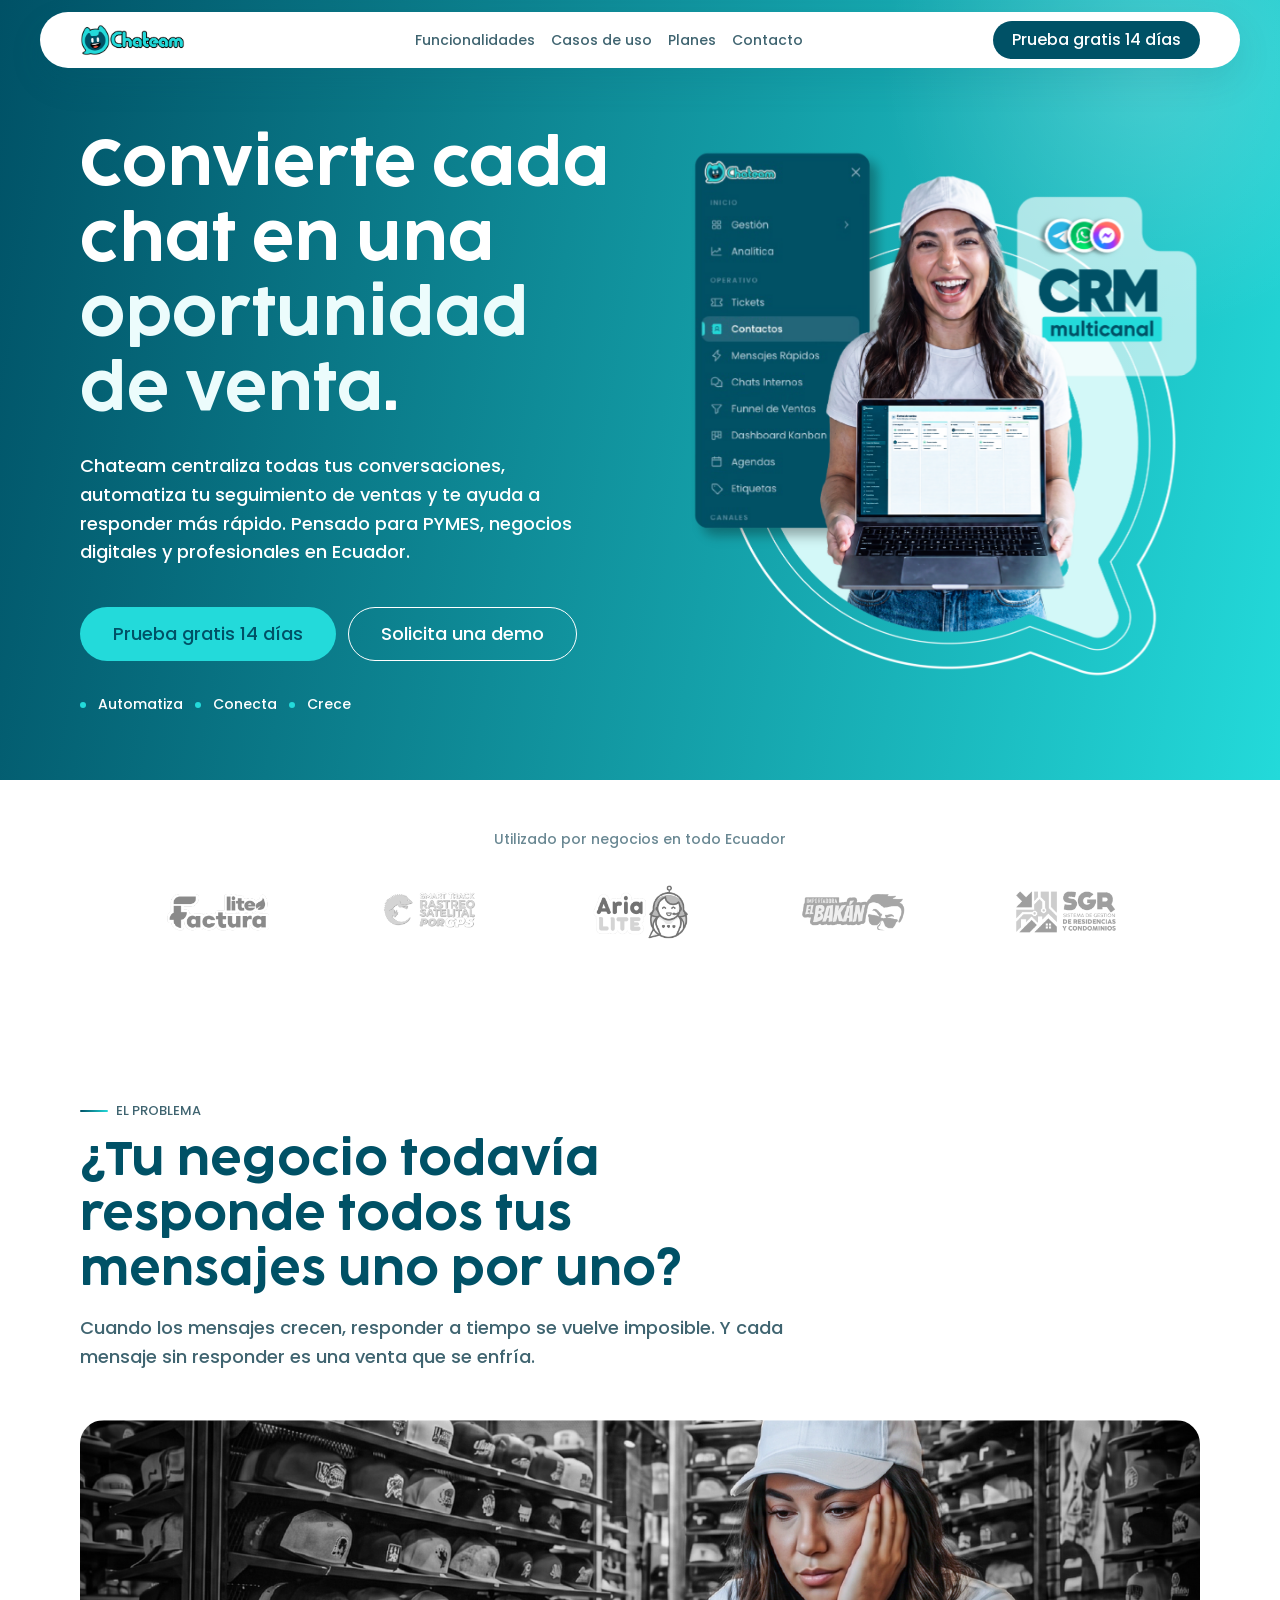
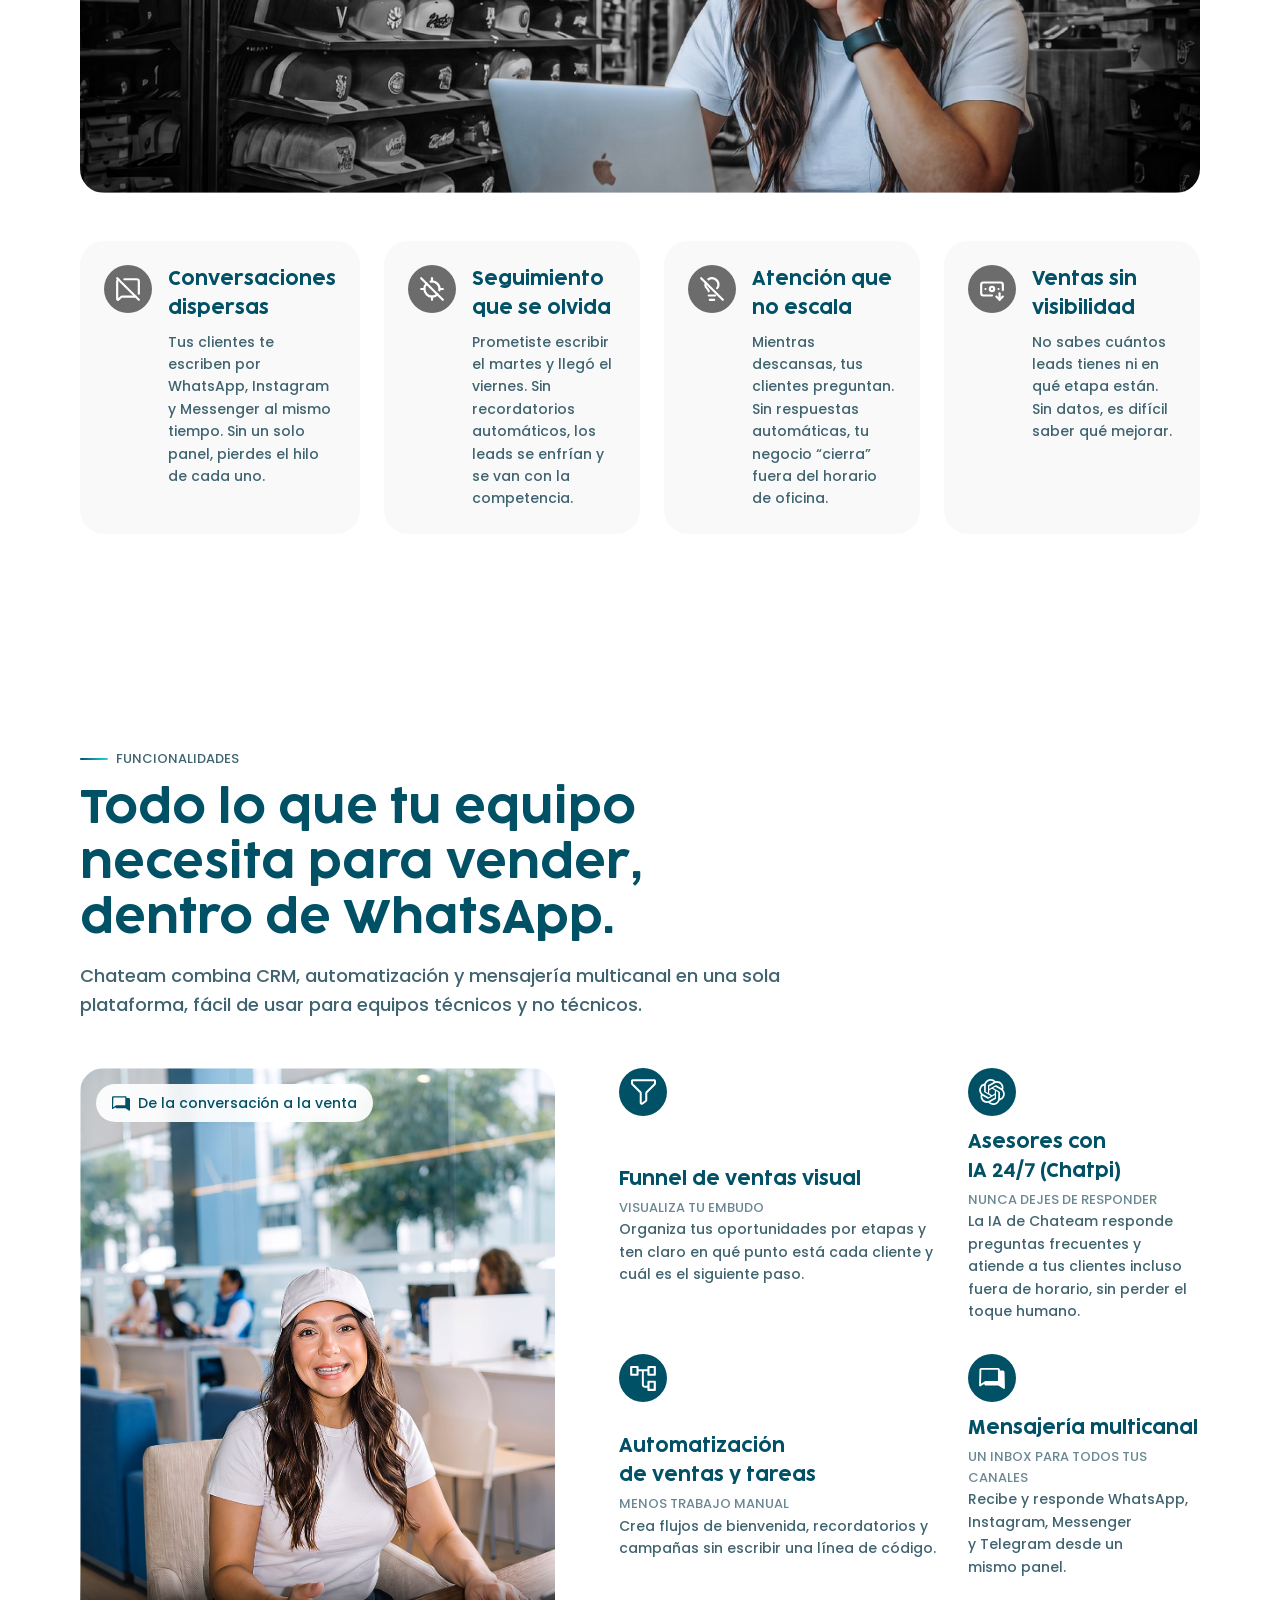
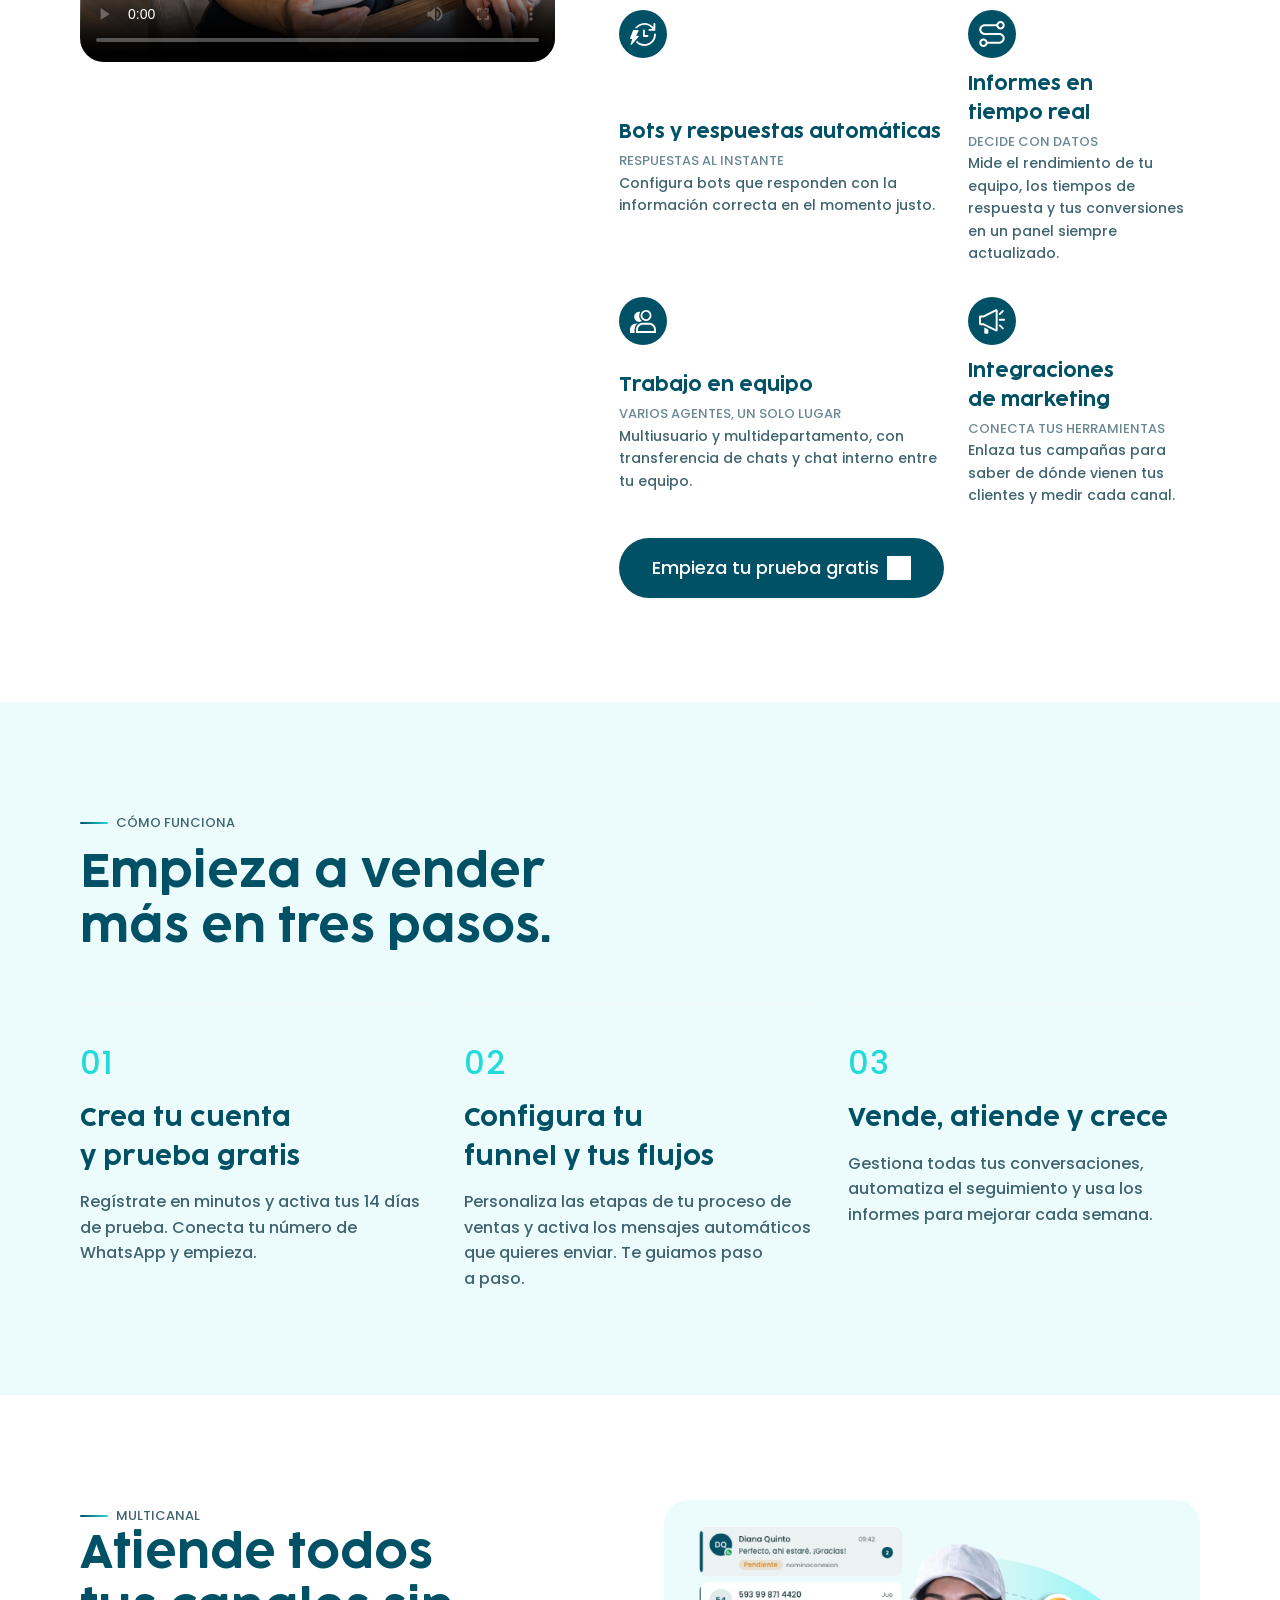
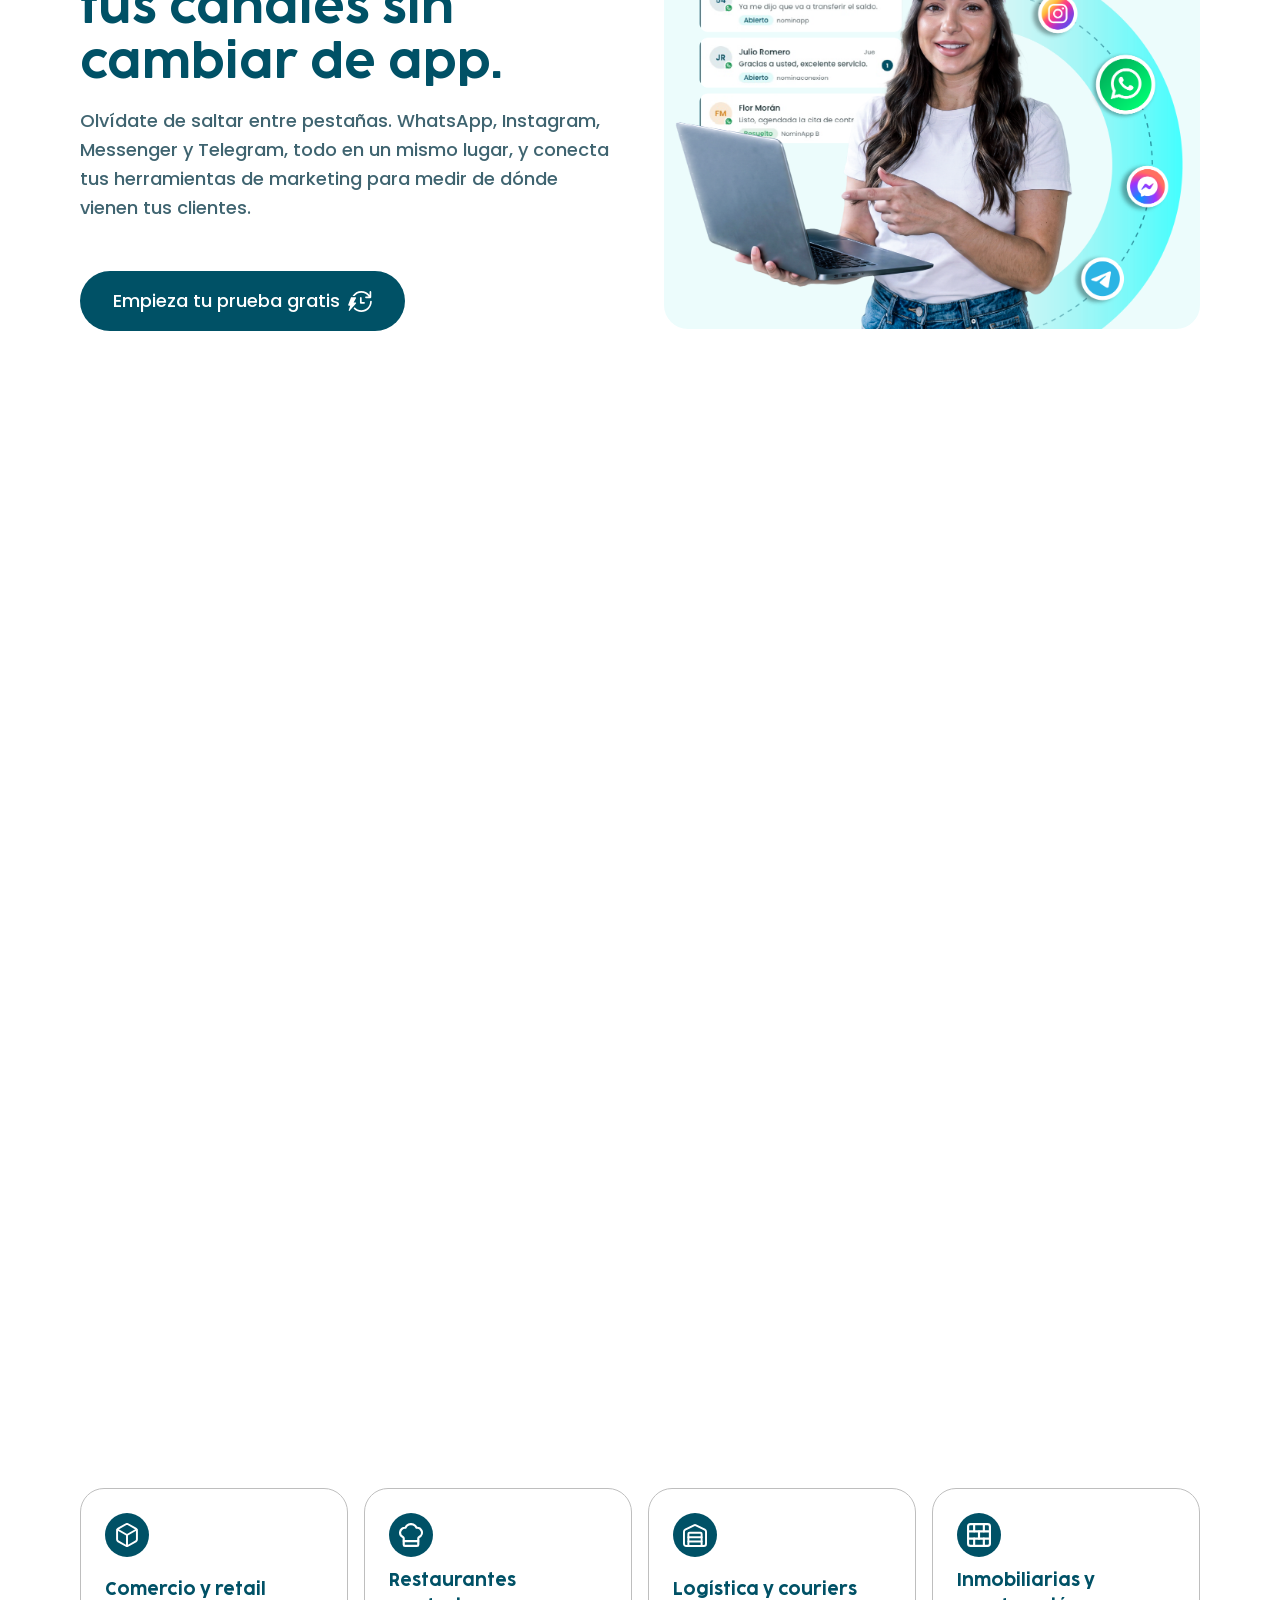
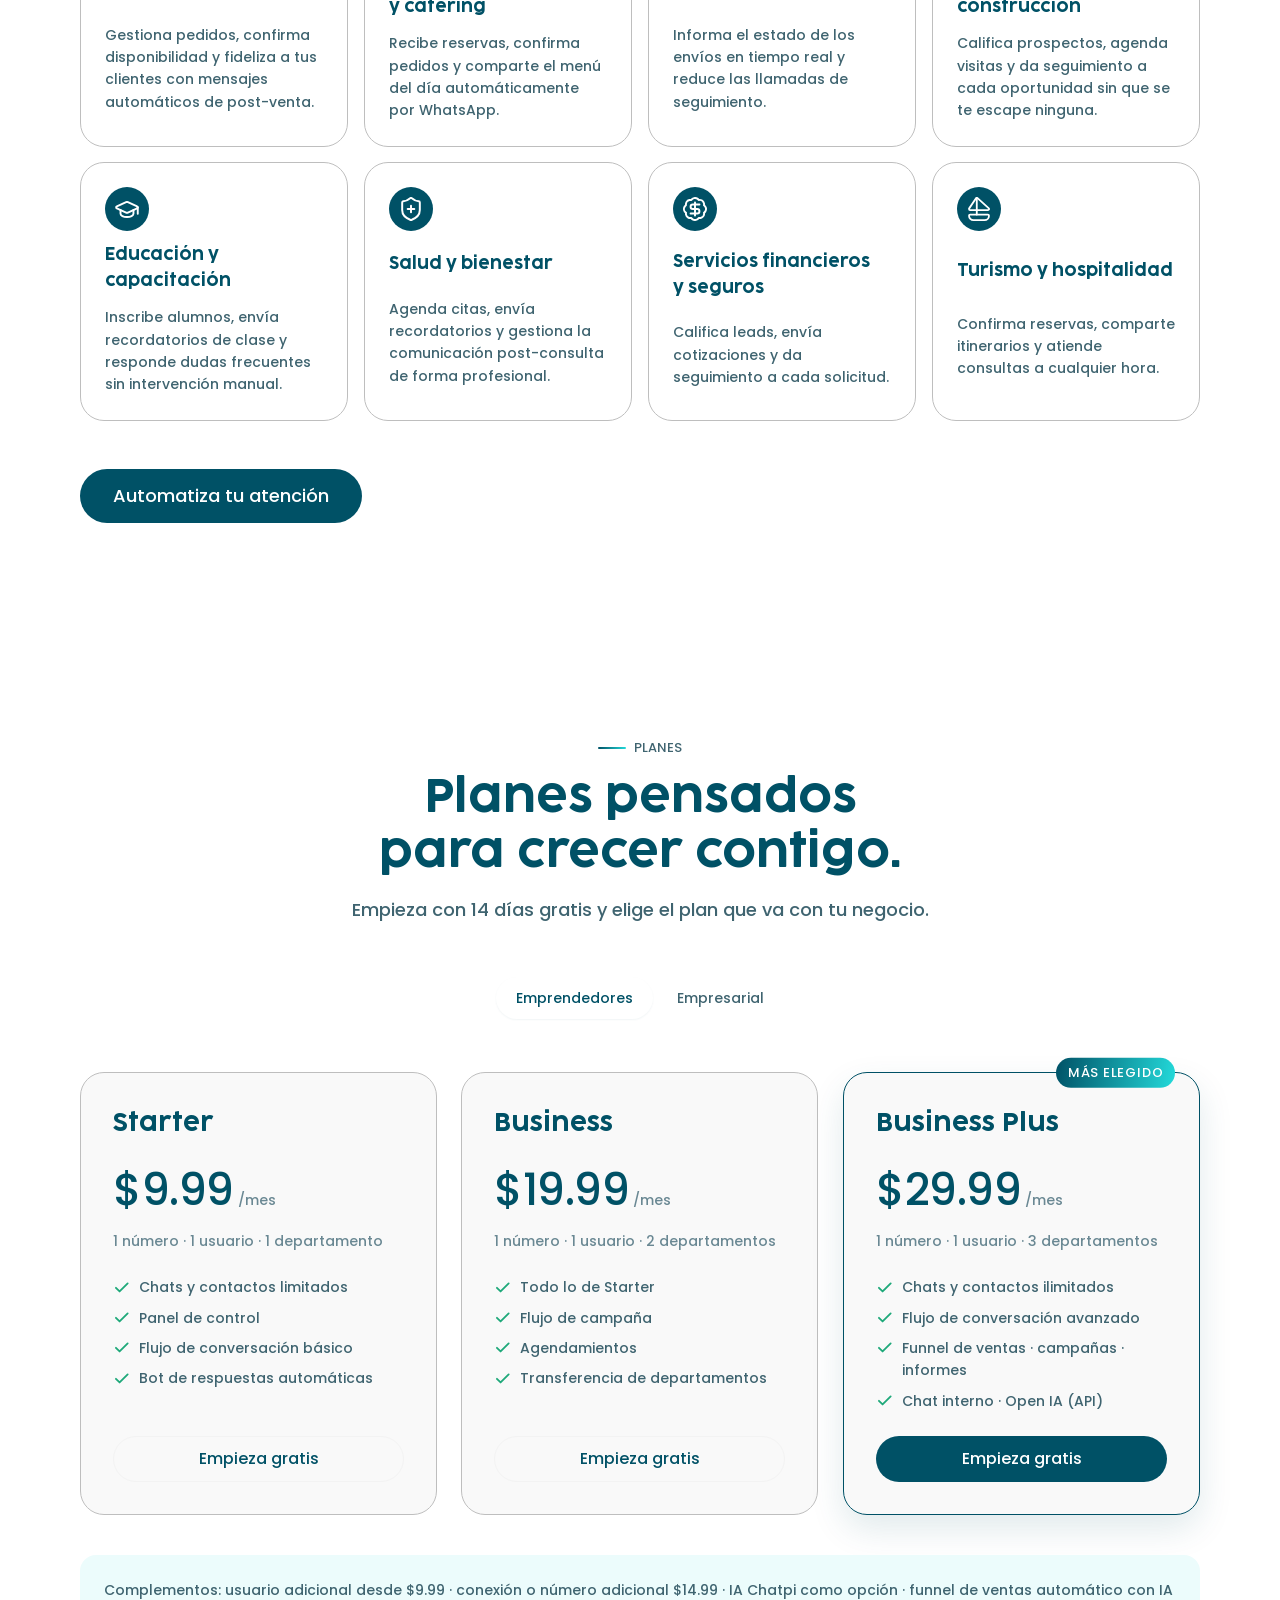
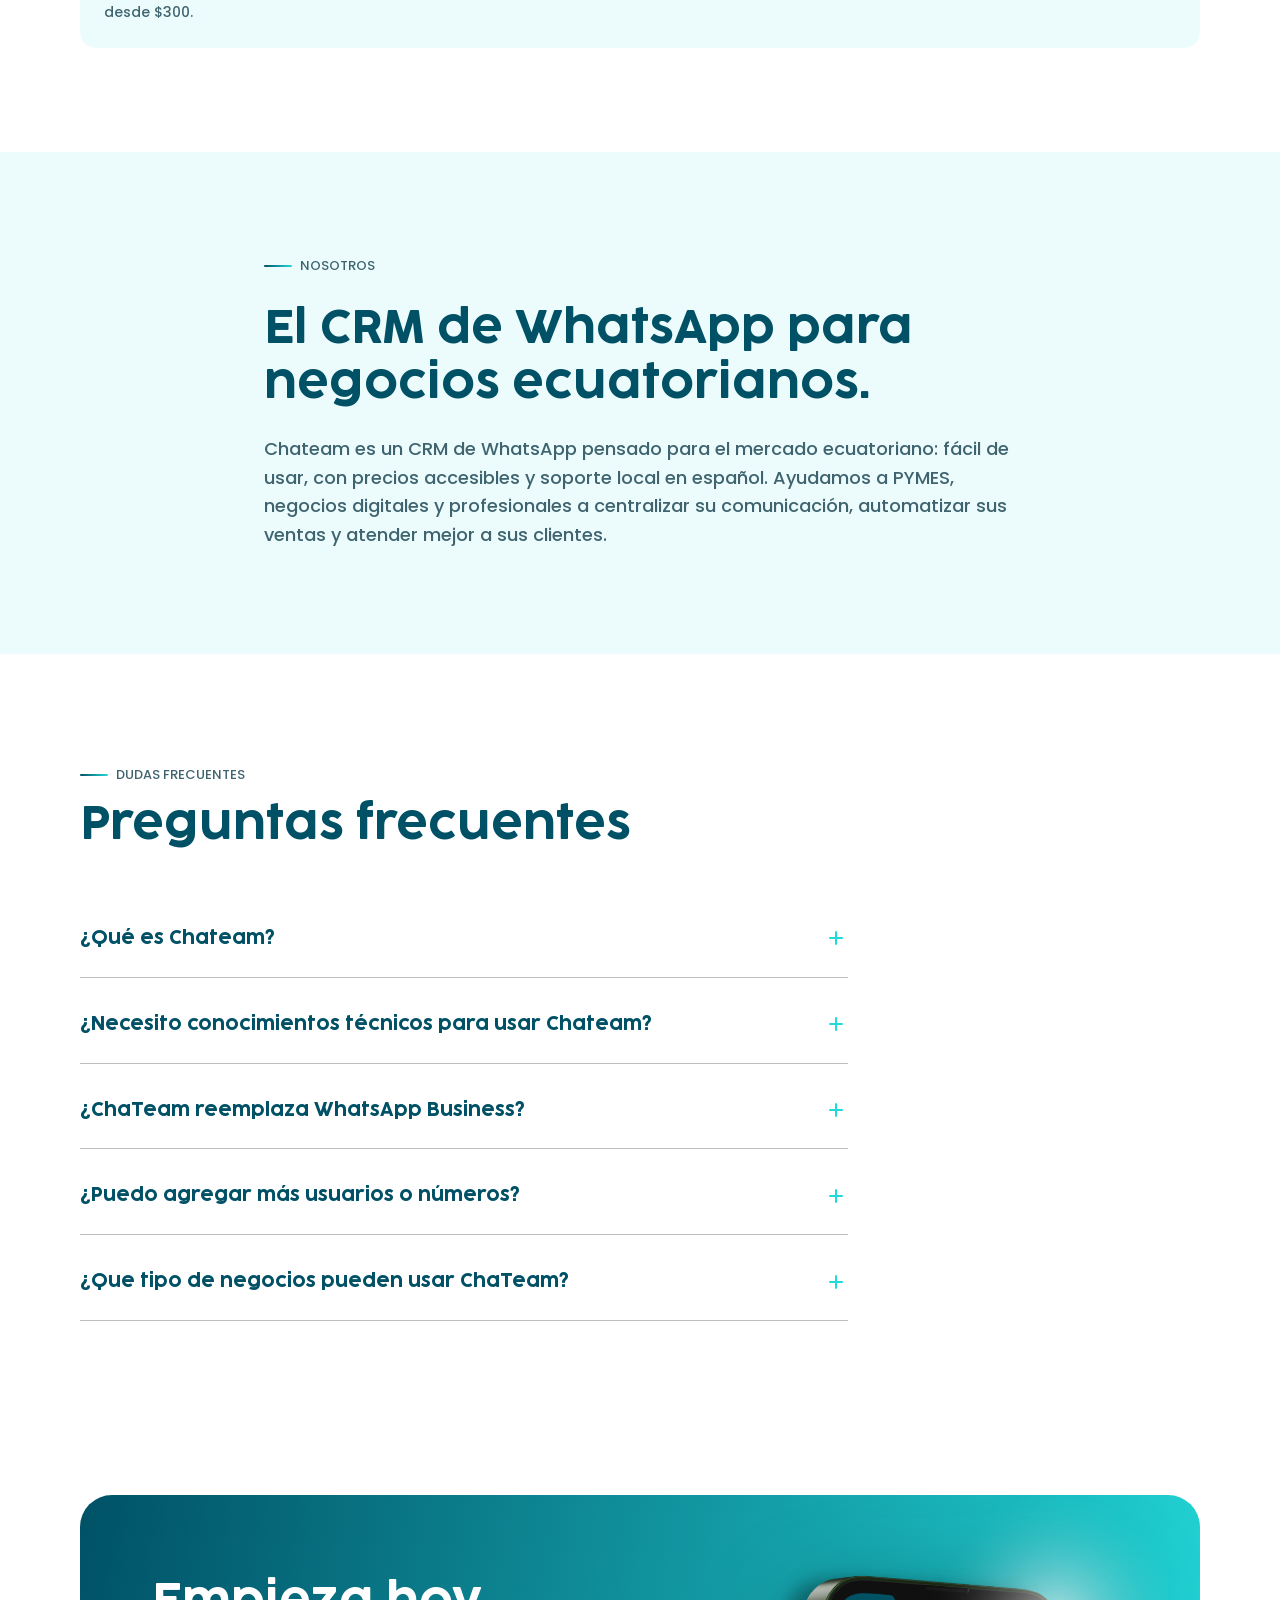
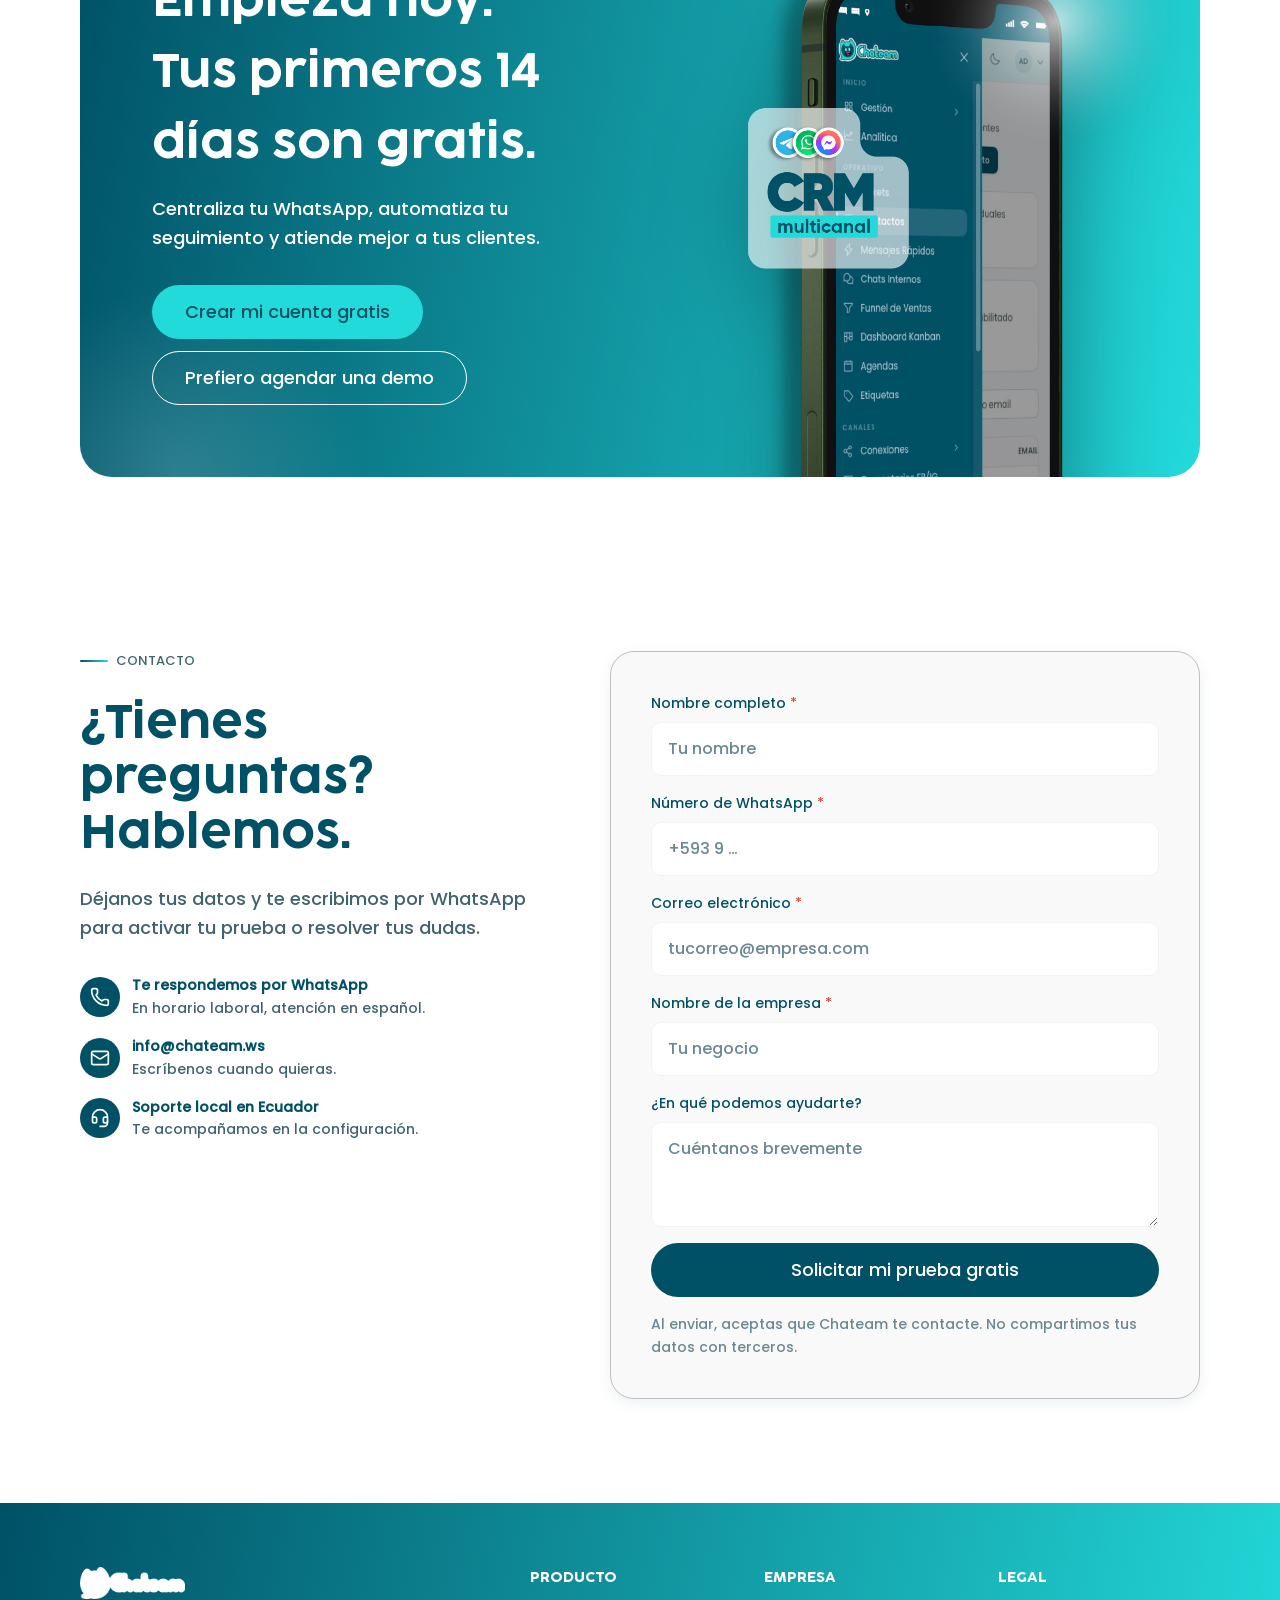
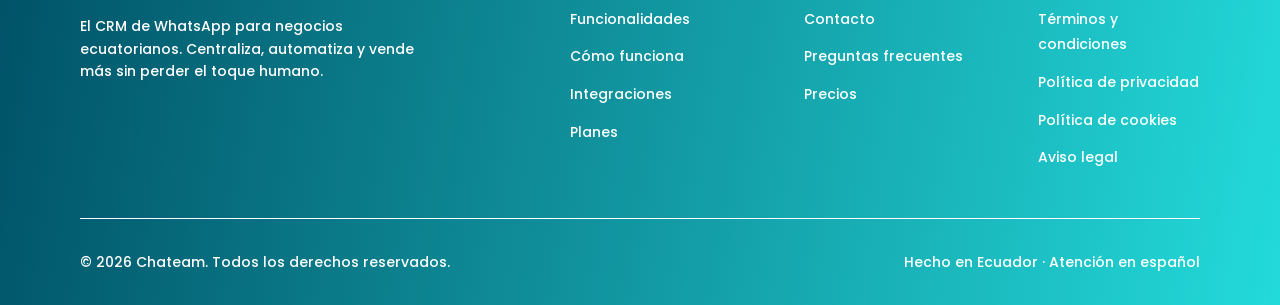
==== commit ee65c9a0: "envio-17" ====
--- a/index.html
+++ b/index.html
@@ -343,7 +343,9 @@
                 <p>Enlaza tus campañas para saber de dónde vienen tus clientes y medir cada canal.</p>
               </div>
             </article>
-          </div>
+            <a class="btn btn--primary btn--lg" href="#contacto">Empieza tu prueba gratis<span class="icon i-calendar-check" aria-hidden="true"></span></a>
+          </div>
+          
         </div>
       </div>
     </section>
@@ -373,9 +375,7 @@
             <p>Gestiona todas tus conversaciones, automatiza el seguimiento y usa los informes para mejorar cada semana.</p>
           </article>
         </div>
-        <div class="steps-cta reveal">
-          <a class="btn btn--primary btn--lg" href="#contacto">Empieza tu prueba gratis</a>
-        </div>
+        
       </div>
     </section>
 
@@ -391,7 +391,7 @@
               un mismo lugar, y conecta tus herramientas de marketing para medir de dónde vienen tus clientes.
             </p>
             <div class="steps-cta reveal">
-          <a class="btn btn--primary btn--lg" href="#contacto">Empieza tu prueba gratis</a>
+          <a class="btn btn--primary btn--lg" href="#contacto">Empieza tu prueba gratis<span class="icon i-feature-bots" aria-hidden="true"></span></a>
         </div>
            
           </div>
@@ -466,6 +466,9 @@
             <h3>Turismo y hospitalidad</h3>
             <p>Confirma reservas, comparte itinerarios y atiende consultas a cualquier hora.</p>
           </article>
+        </div>
+         <div class="steps-cta reveal">
+          <a class="btn btn--primary btn--lg" href="#contacto">Automatiza tu atención</a>
         </div>
       </div>
     </section>
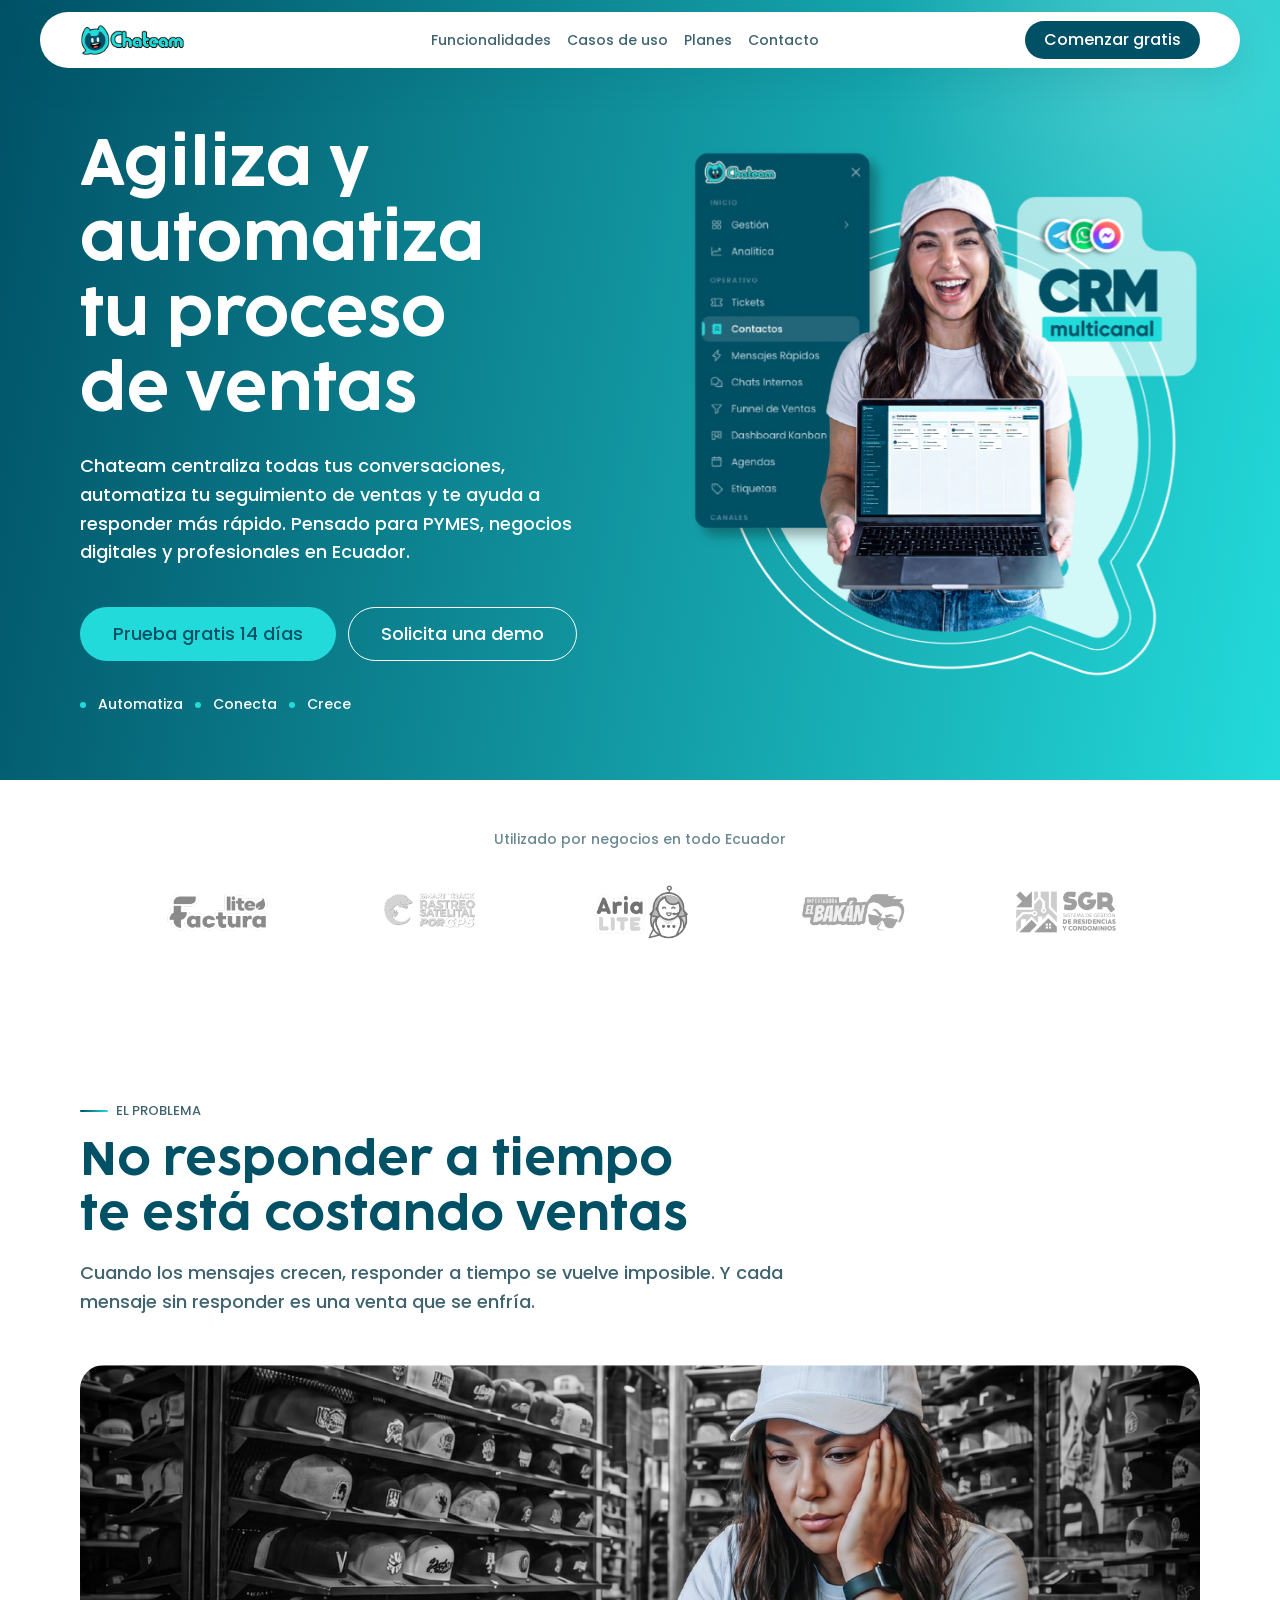
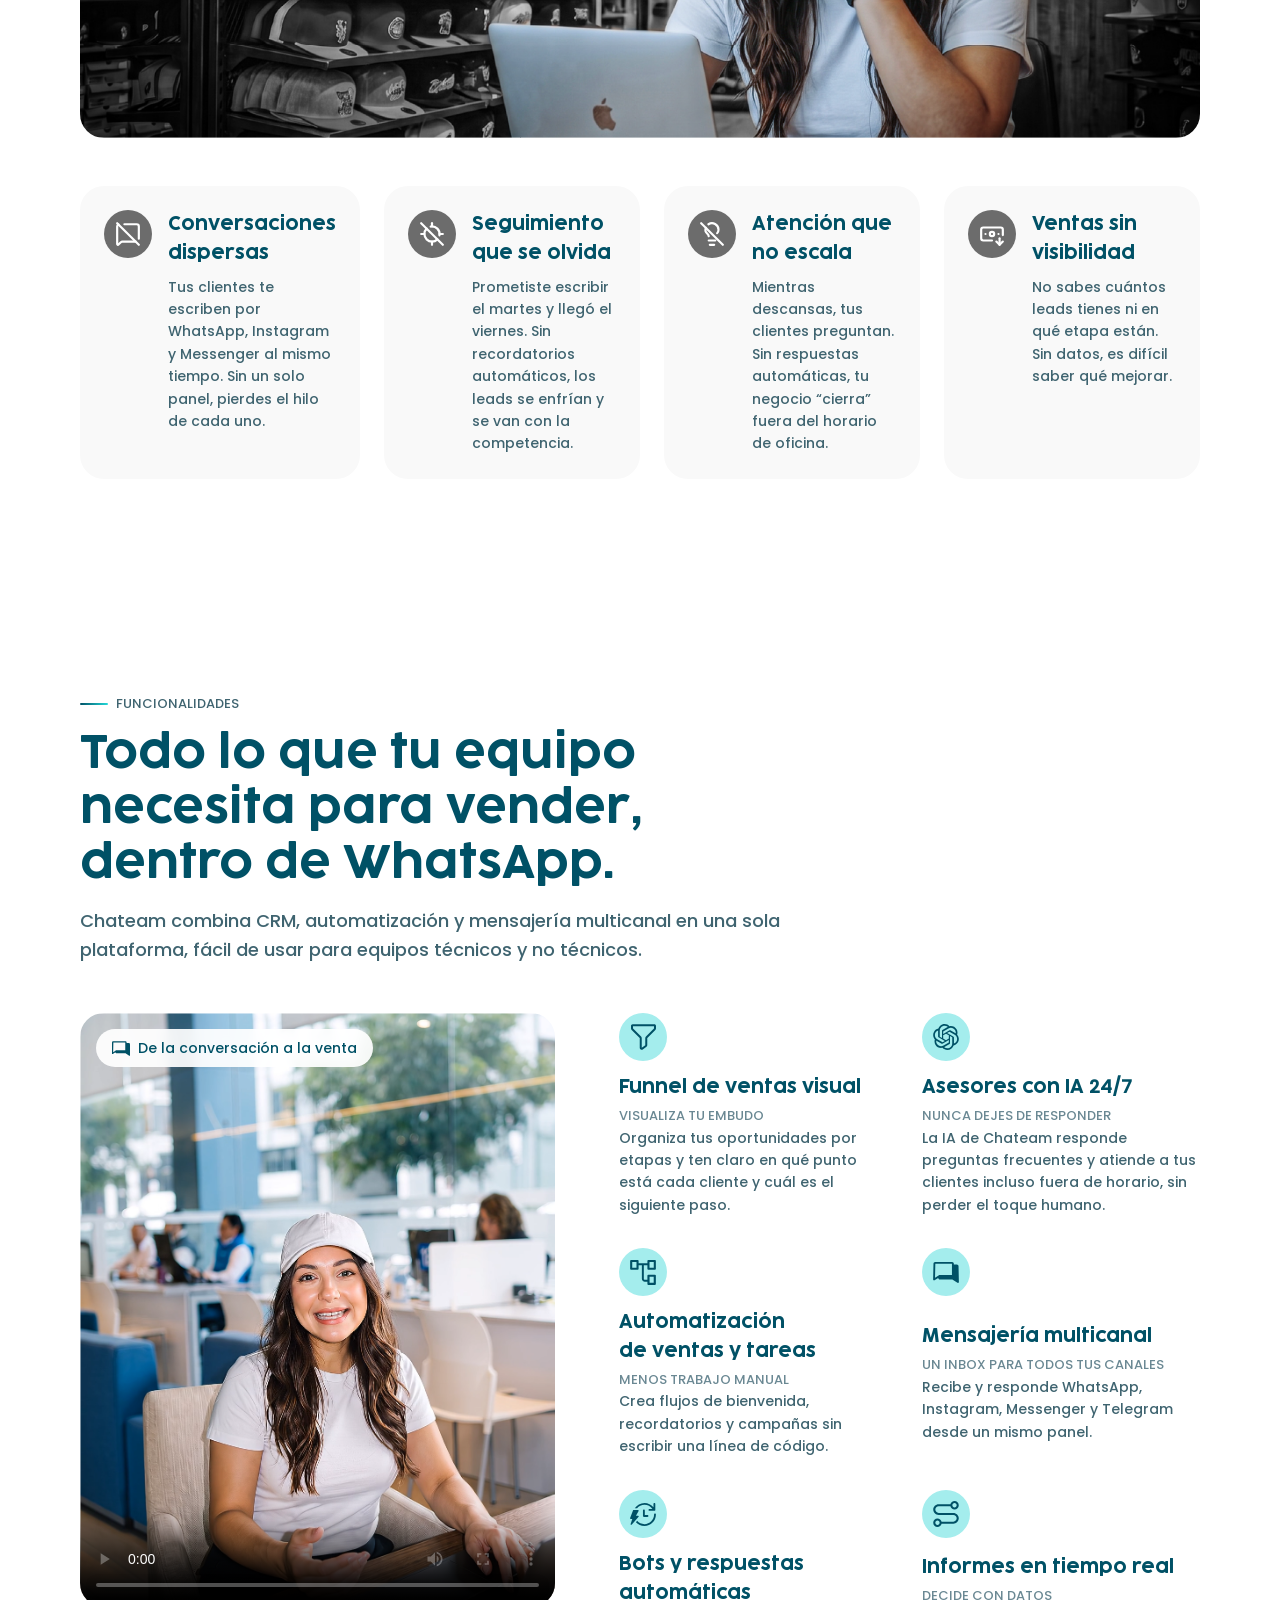
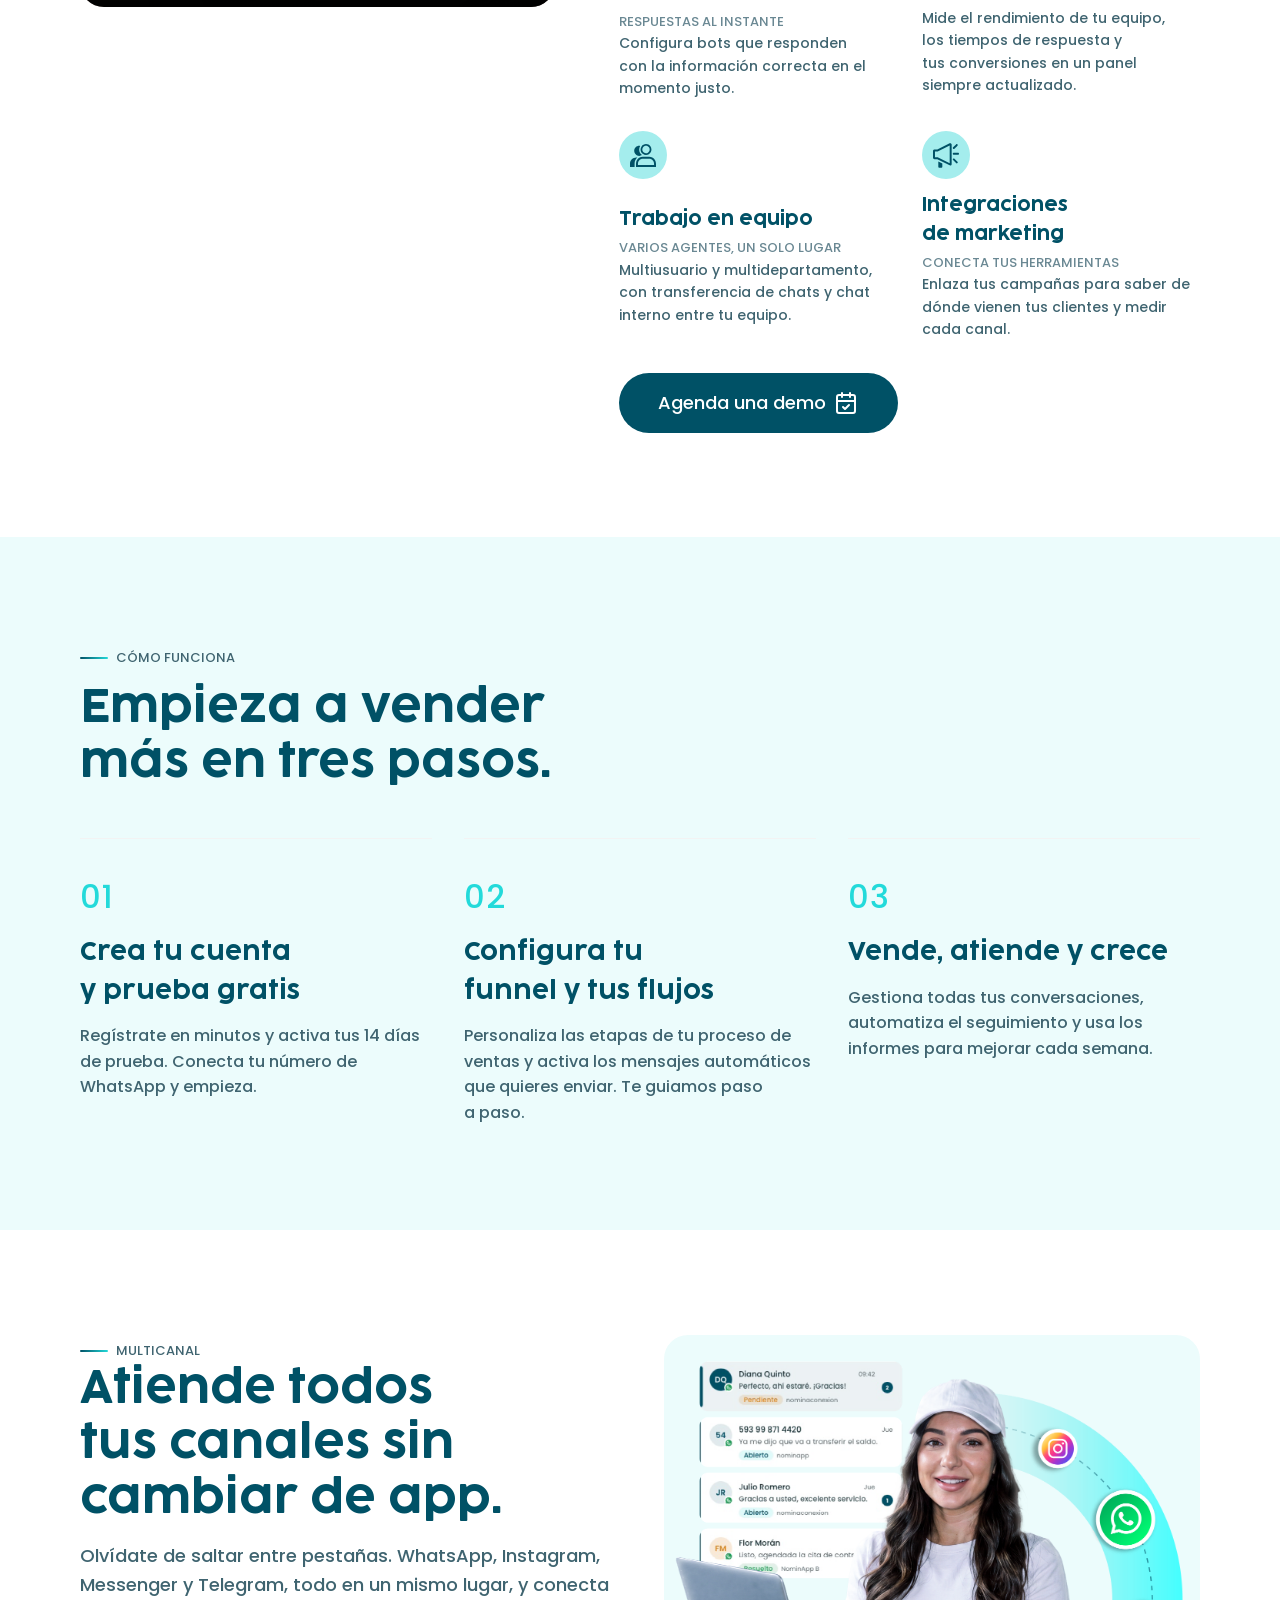
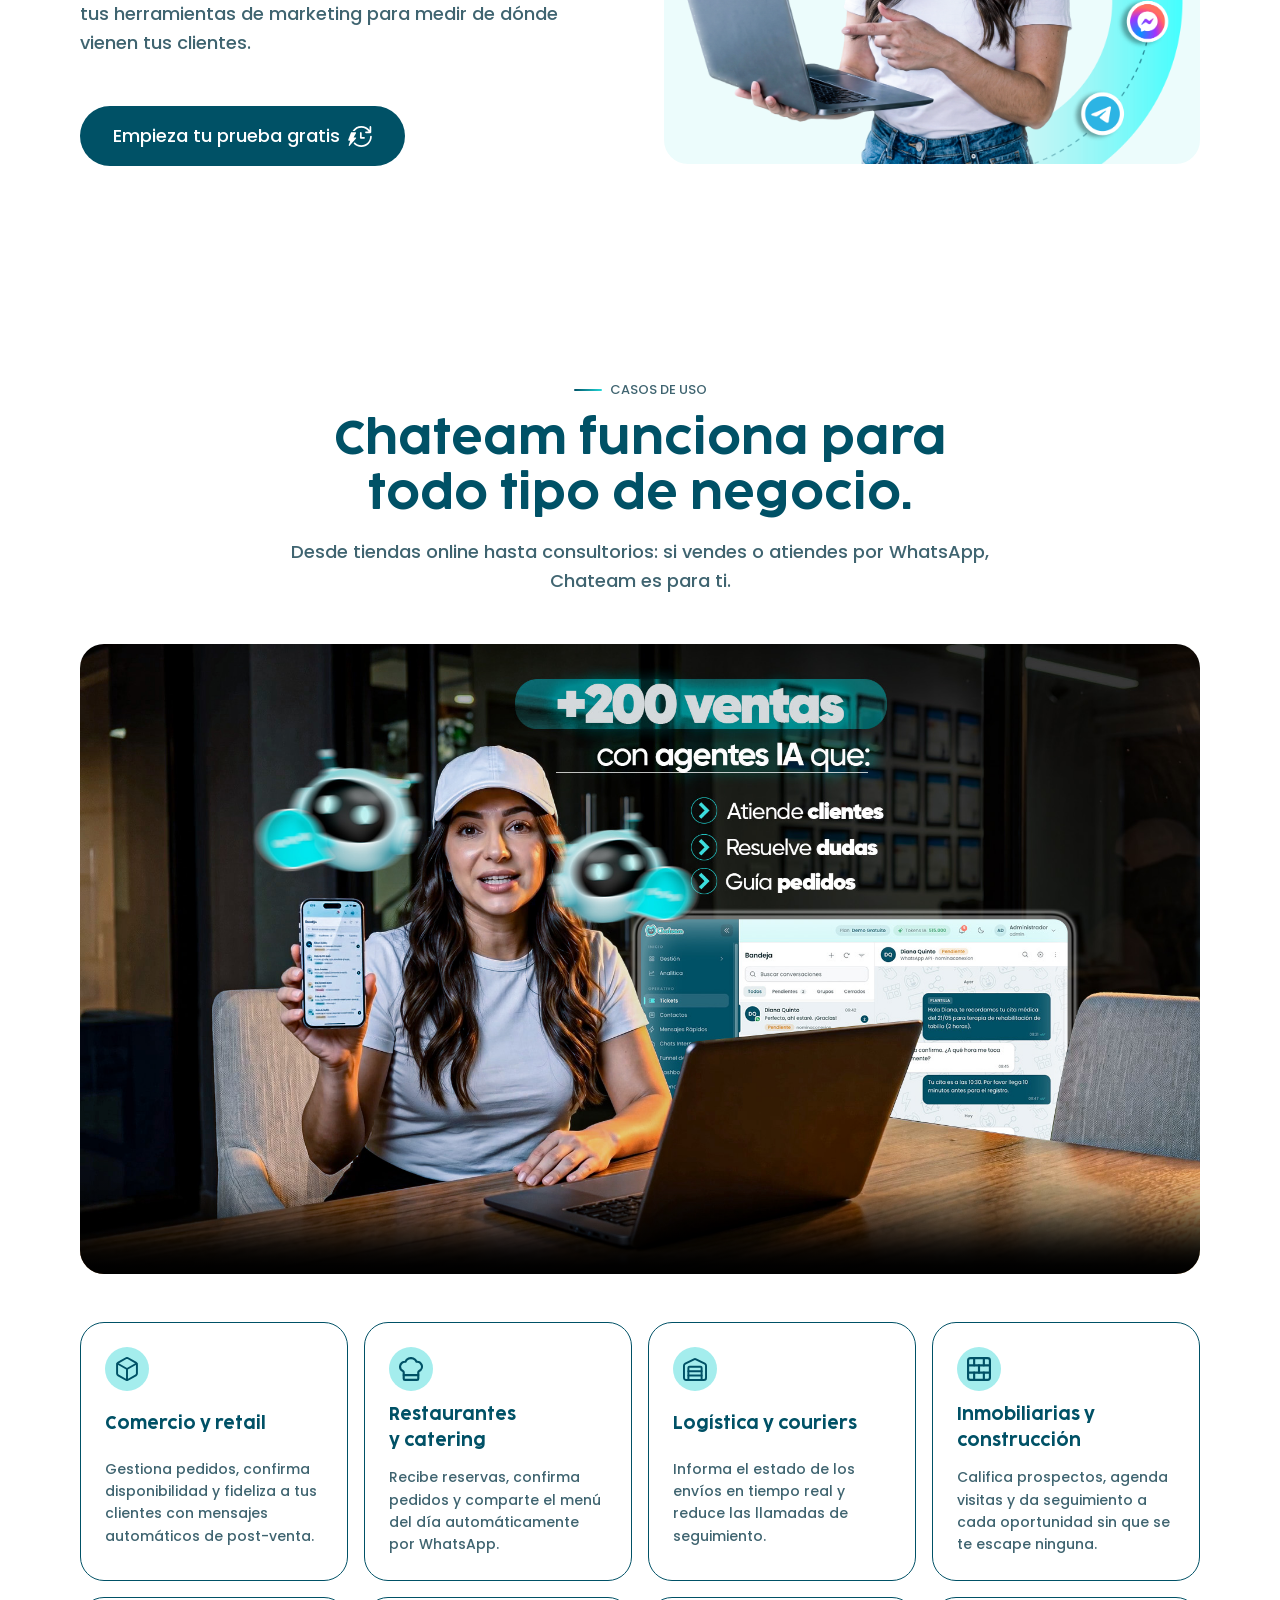
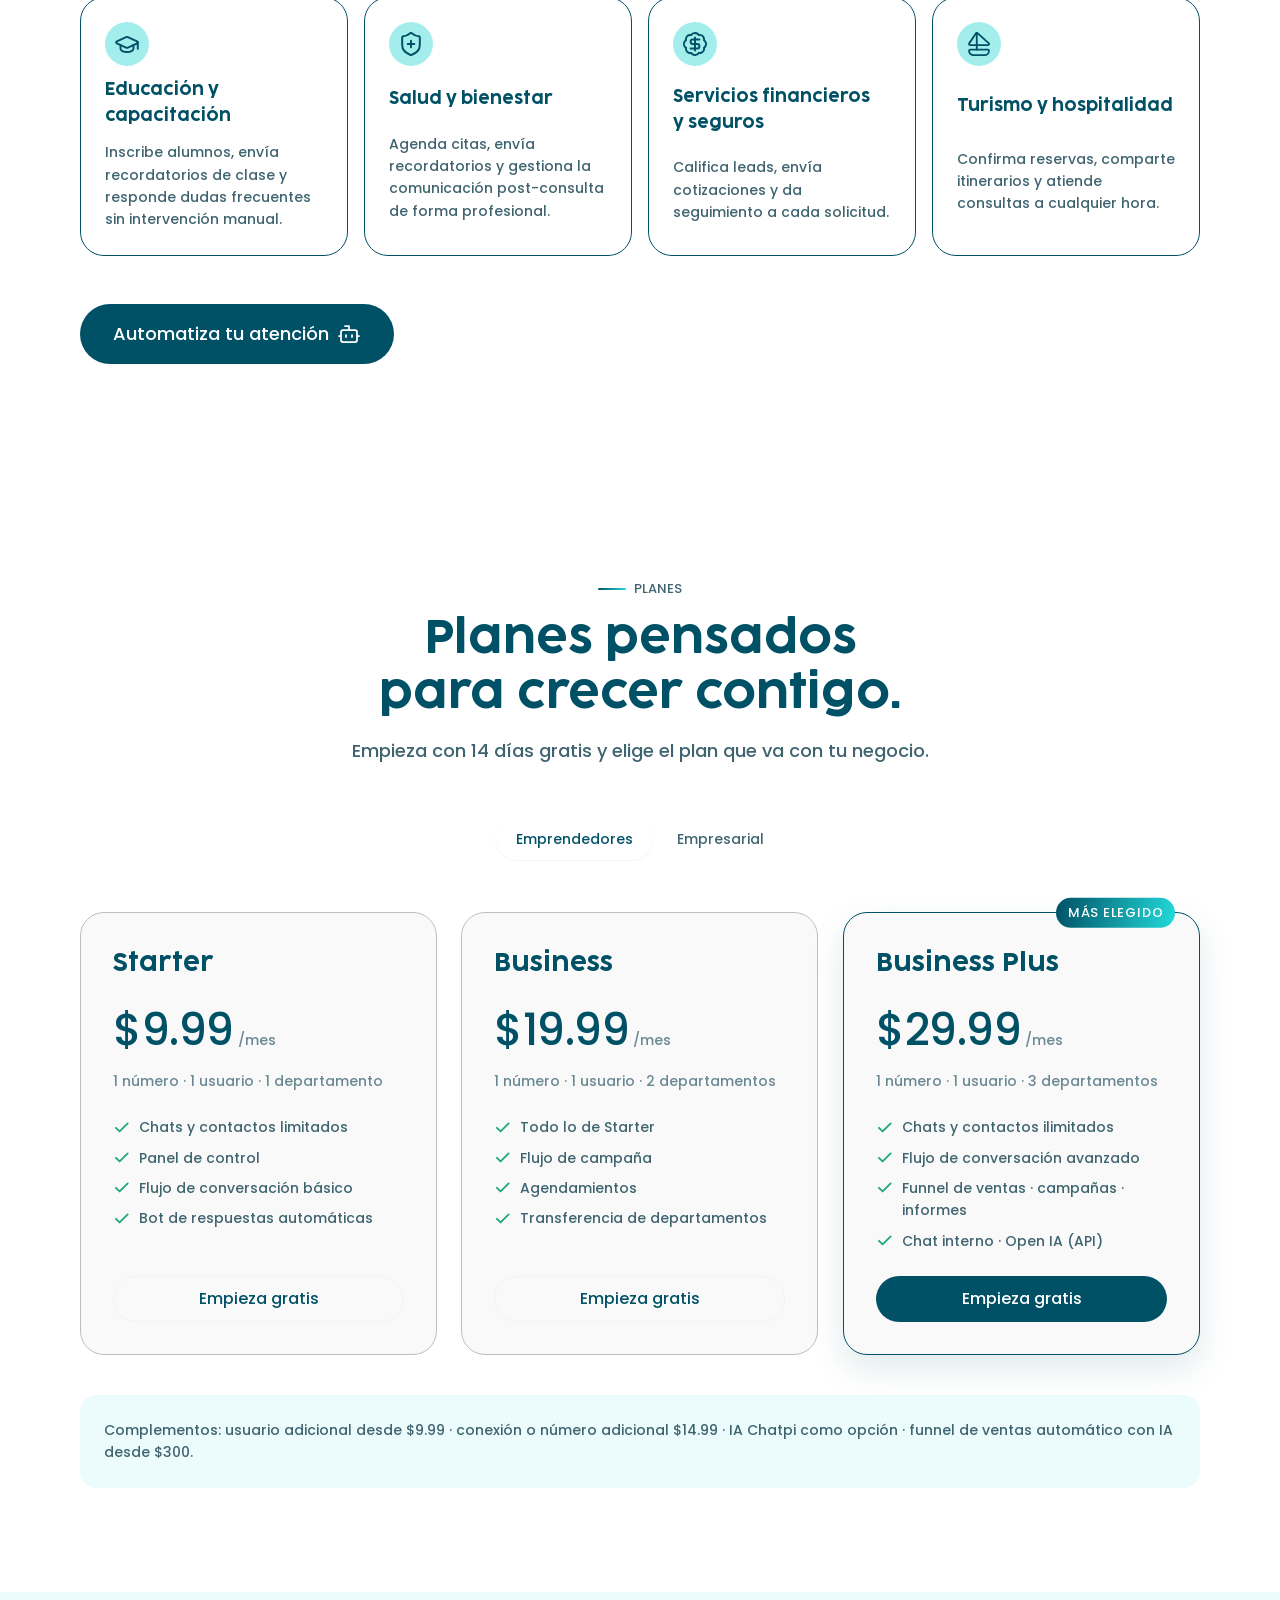
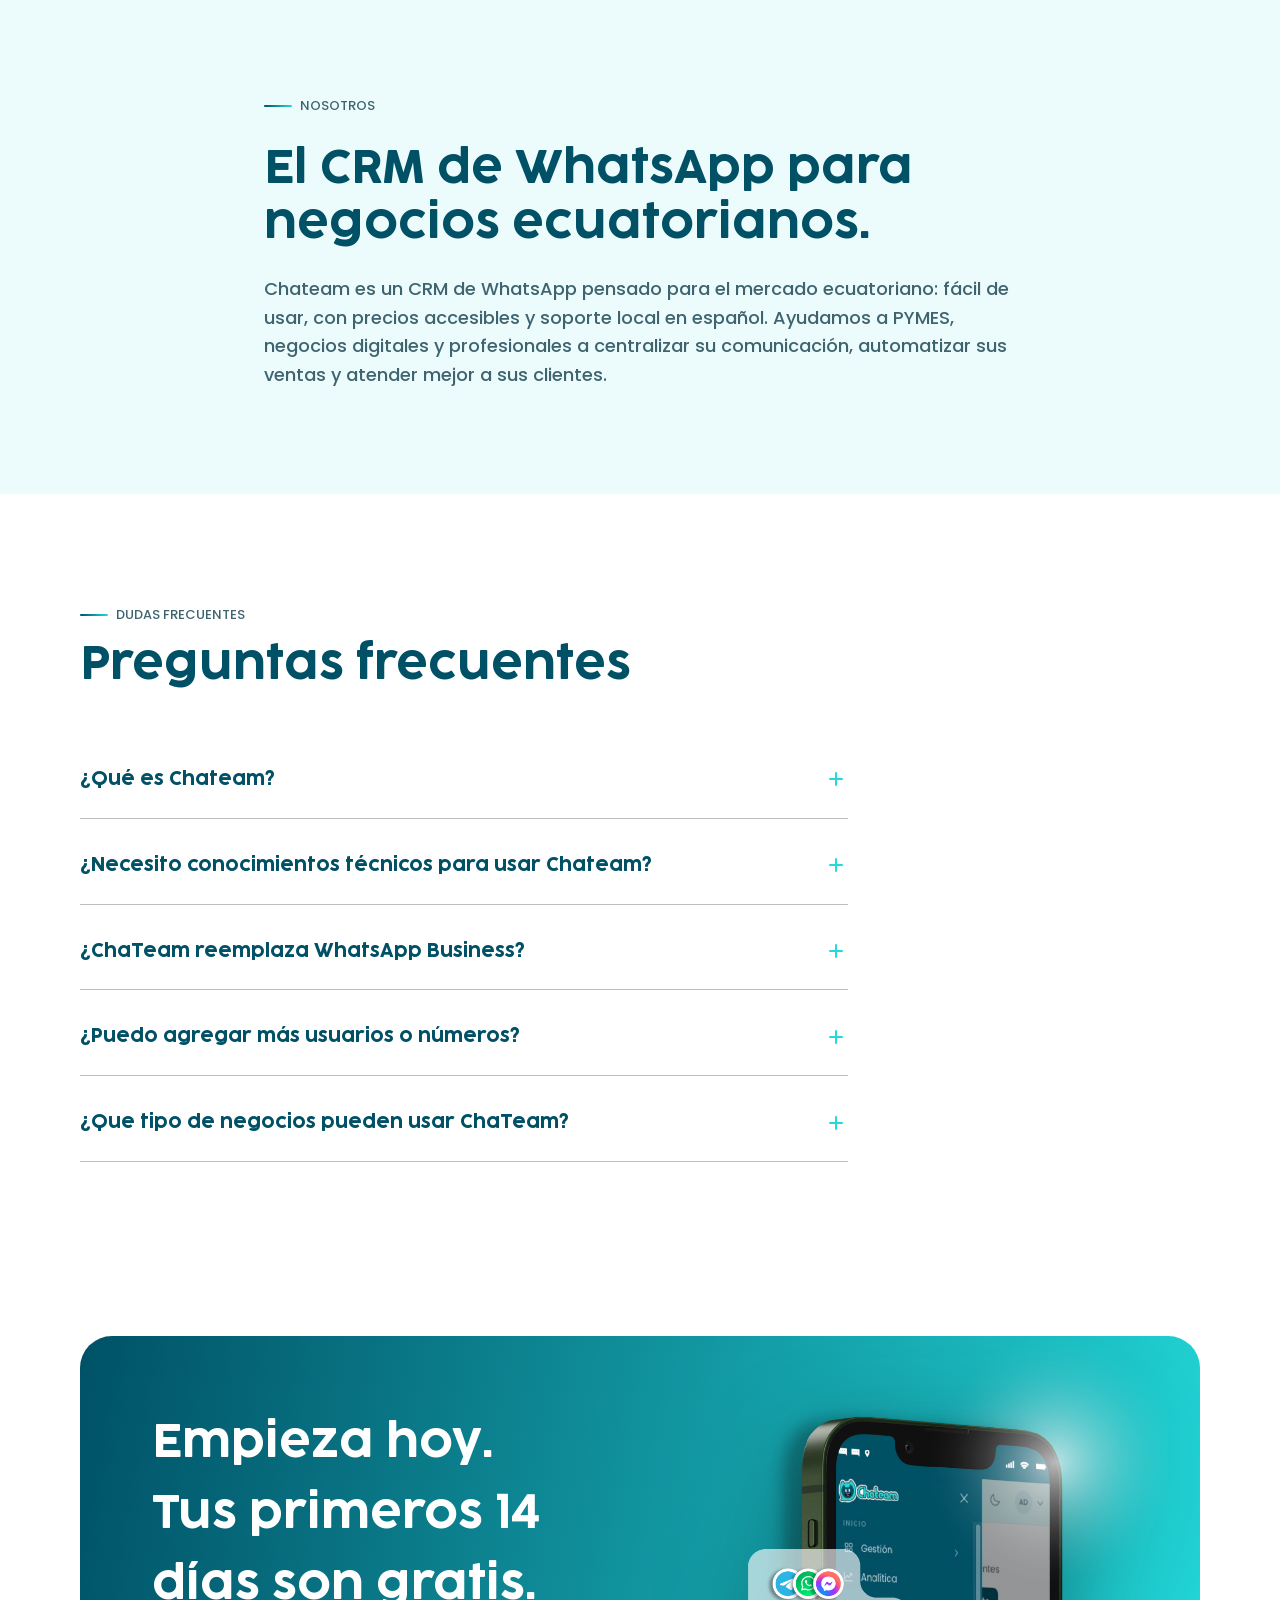
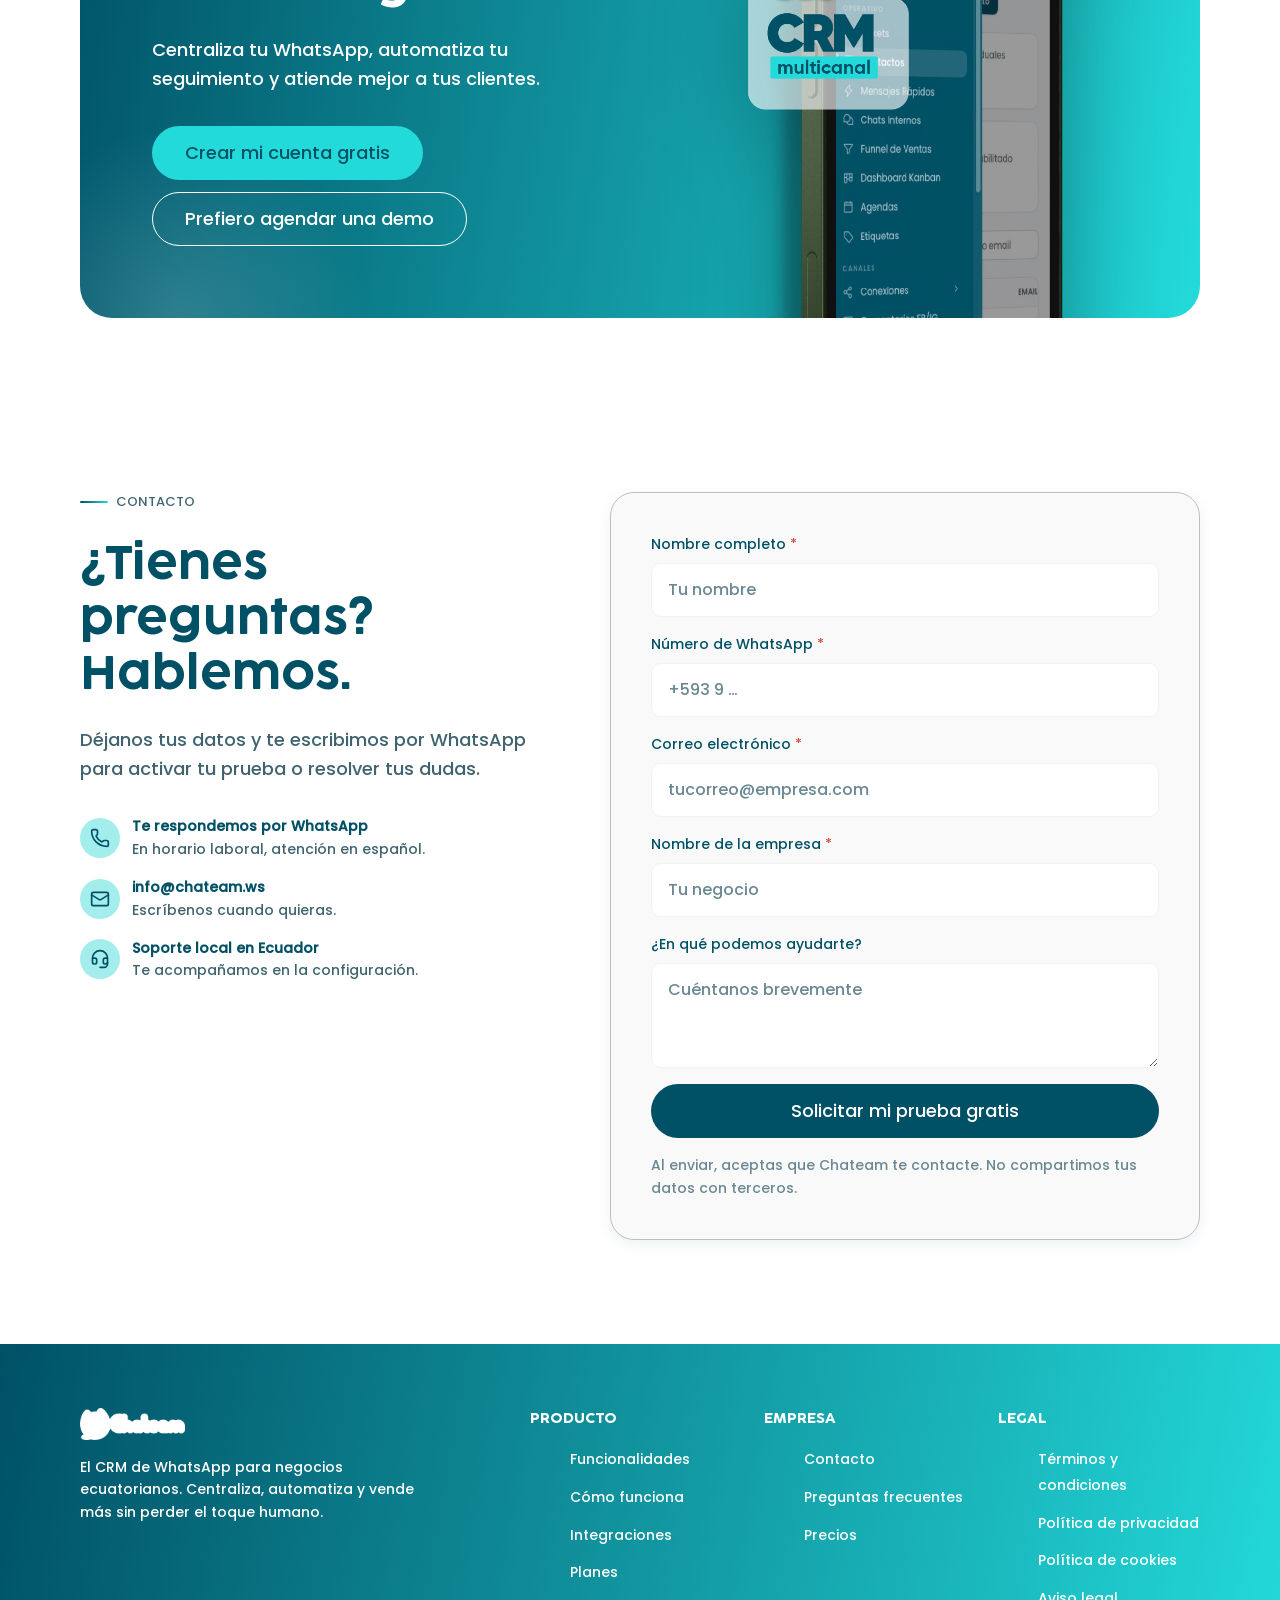
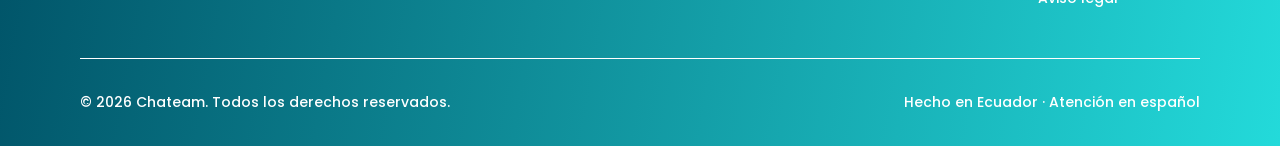
==== commit 1e7394f6: "envio-18" ====
--- a/index.html
+++ b/index.html
@@ -126,7 +126,8 @@
       </nav>
 
       <div class="header-actions">
-        <a class="btn btn--primary" href="#contacto">Prueba gratis 14 días</a>
+        <a class="btn btn--primary" href="#contacto">Comenzar gratis </a>
+        
         <button class="nav-toggle" data-nav-toggle type="button"
                 aria-label="Abrir menú" aria-expanded="false" aria-controls="mobile-menu">
           <svg class="icon-open" viewBox="0 0 24 24" fill="none" stroke="currentColor" stroke-width="2" stroke-linecap="round" aria-hidden="true"><path d="M4 7h16M4 12h16M4 17h16"/></svg>
@@ -162,7 +163,7 @@
       <div class="container hero-inner">
         <div class="hero-copy">
           <!-- =============== <span class="eyebrow">CRM de WhatsApp · Ecuador</span> ====== -->
-          <h1>Convierte cada chat en una <span class="accent">oportunidad de venta</span>.</h1>
+          <h1>Agiliza y automatiza tu proceso de ventas </h1>
           <p class="hero-sub">
             Chateam centraliza todas tus conversaciones, automatiza tu seguimiento de ventas y te
             ayuda a responder más rápido. Pensado para PYMES, negocios digitales y profesionales
@@ -204,7 +205,7 @@
       <div class="container">
         <div class="section-head reveal">
           <span class="eyebrow">El problema</span>
-          <h2 class="text-h1" id="problemas-title">¿Tu negocio todavía responde todos tus mensajes uno por uno?</h2>
+          <h2 class="text-h1" id="problemas-title">No responder a tiempo te está costando ventas</h2>
           <p>
             Cuando los mensajes crecen, responder a tiempo se vuelve imposible. Y cada mensaje sin
             responder es una venta que se enfría.
@@ -290,7 +291,7 @@
             <article class="feature reveal">
               <span class="icon-badge"><span class="icon i-feature-asesores-ia" aria-hidden="true"></span></span>
               <div>
-                <h3>Asesores con IA <span class="num">24/7</span> (Chatpi)</h3>
+                <h3>Asesores con IA <span class="num">24/7</span></h3>
                 <span class="feature-tag">Nunca dejes de responder</span>
                 <p>La IA de Chateam responde preguntas frecuentes y atiende a tus clientes incluso fuera de horario, sin perder el toque humano.</p>
               </div>
@@ -343,7 +344,7 @@
                 <p>Enlaza tus campañas para saber de dónde vienen tus clientes y medir cada canal.</p>
               </div>
             </article>
-            <a class="btn btn--primary btn--lg" href="#contacto">Empieza tu prueba gratis<span class="icon i-calendar-check" aria-hidden="true"></span></a>
+            <a class="btn btn--primary btn--lg" href="#contacto">Agenda una demo <span class="icon i-calendario" aria-hidden="true"></span></a>
           </div>
           
         </div>
@@ -468,7 +469,7 @@
           </article>
         </div>
          <div class="steps-cta reveal">
-          <a class="btn btn--primary btn--lg" href="#contacto">Automatiza tu atención</a>
+          <a class="btn btn--primary btn--lg" href="#contacto">Automatiza tu atención <span class="icon i-bot" aria-hidden="true"></span></a>
         </div>
       </div>
     </section>
--- a/src/styles/tokens.css
+++ b/src/styles/tokens.css
@@ -16,6 +16,9 @@
   --brand-white: #FFFFFF;
   --brand-gray: #ffffff;           /* gris claro (superficies a resaltar) */
   --brand-gray-70: #6c6c6c; 
+   --brand-cyan-30: #A4EDED;    
+  
+
 
   /* Degradado de marca — solo Hero y Footer (docs/02-BRAND.md) */
   --brand-gradient: linear-gradient(100deg, #005166 0%, #23DADA 100%);
@@ -60,10 +63,10 @@
   --color-border-on-dark: rgb(255, 255, 255);
 
   /* Iconos */
-  --color-icon: var(--brand-white);
+  --color-icon: var(--brand-green);
   --color-icon-accent: var(--brand-cyan);
   --color-icon-on-dark: var(--brand-white);
-  --color-icon-badge-bg: var(--brand-green);     /* fondo del contenedor (badge) de iconos */
+  --color-icon-badge-bg: var(--brand-cyan-30);     /* fondo del contenedor (badge) de iconos */
   --color-icon-badge-bg-problemas: var(--brand-gray-70); /* badge de la sección Problemas (gris) */
 
   /* Estados */
@@ -137,6 +140,10 @@
   --border-thin: 0.5px;
   --border-thick: 0.5px;
 
+  /* Cards de la sección Casos de uso */
+--color-border-casos: var(--brand-green);
+--border-casos: 1.5px;
+
   /* ==========================================================================
      7. SOMBRAS (teñidas de teal, uso moderado — divergencia de Refero)
      ========================================================================== */
--- a/src/styles/components.css
+++ b/src/styles/components.css
@@ -48,6 +48,8 @@
 .i-contacto-whatsapp      { -webkit-mask-image: url("../../public/icons/contacto-whatsapp.svg");      mask-image: url("../../public/icons/contacto-whatsapp.svg"); }
 .i-contacto-email         { -webkit-mask-image: url("../../public/icons/contacto-email.svg");         mask-image: url("../../public/icons/contacto-email.svg"); }
 .i-contacto-soporte       { -webkit-mask-image: url("../../public/icons/contacto-soporte.svg");       mask-image: url("../../public/icons/contacto-soporte.svg"); }
+.i-calendario    { -webkit-mask-image: url("../../public/icons/calendario.svg");    mask-image: url("../../public/icons/calendario.svg"); }
+.i-bot    { -webkit-mask-image: url("../../public/icons/bot.svg");    mask-image: url("../../public/icons/bot.svg"); }
 
 /* ==========================================================================
    BOTONES
@@ -70,6 +72,9 @@
               transform var(--transition-fast),
               box-shadow var(--transition-fast);
   white-space: nowrap;
+}
+.btn .icon {
+  --icon-color: currentColor;
 }
 .btn:active { transform: translateY(1px); }
 
@@ -412,6 +417,7 @@
    no funcionalidades, y el gris los baja de jerarquía. */
 .pain-item .icon-badge {
   --icon-size: 1.625rem;
+   --icon-color: var(--color-icon-on-dark);
   background: var(--color-icon-badge-bg-problemas);
 }
 .pain-item h3 { font-size: var(--text-lg); margin-bottom: var(--space-2); }
@@ -598,7 +604,7 @@
   gap: var(--space-3);
   padding: var(--space-5);
   background: none;
-  border: var(--border-thin) solid var(--color-border-subtle);
+  border: var(--border-casos) solid var(--color-border-casos);
   border-radius: var(--radius-card);
   transition: border-color var(--transition-fast), box-shadow var(--transition-fast), transform var(--transition-fast);
 }
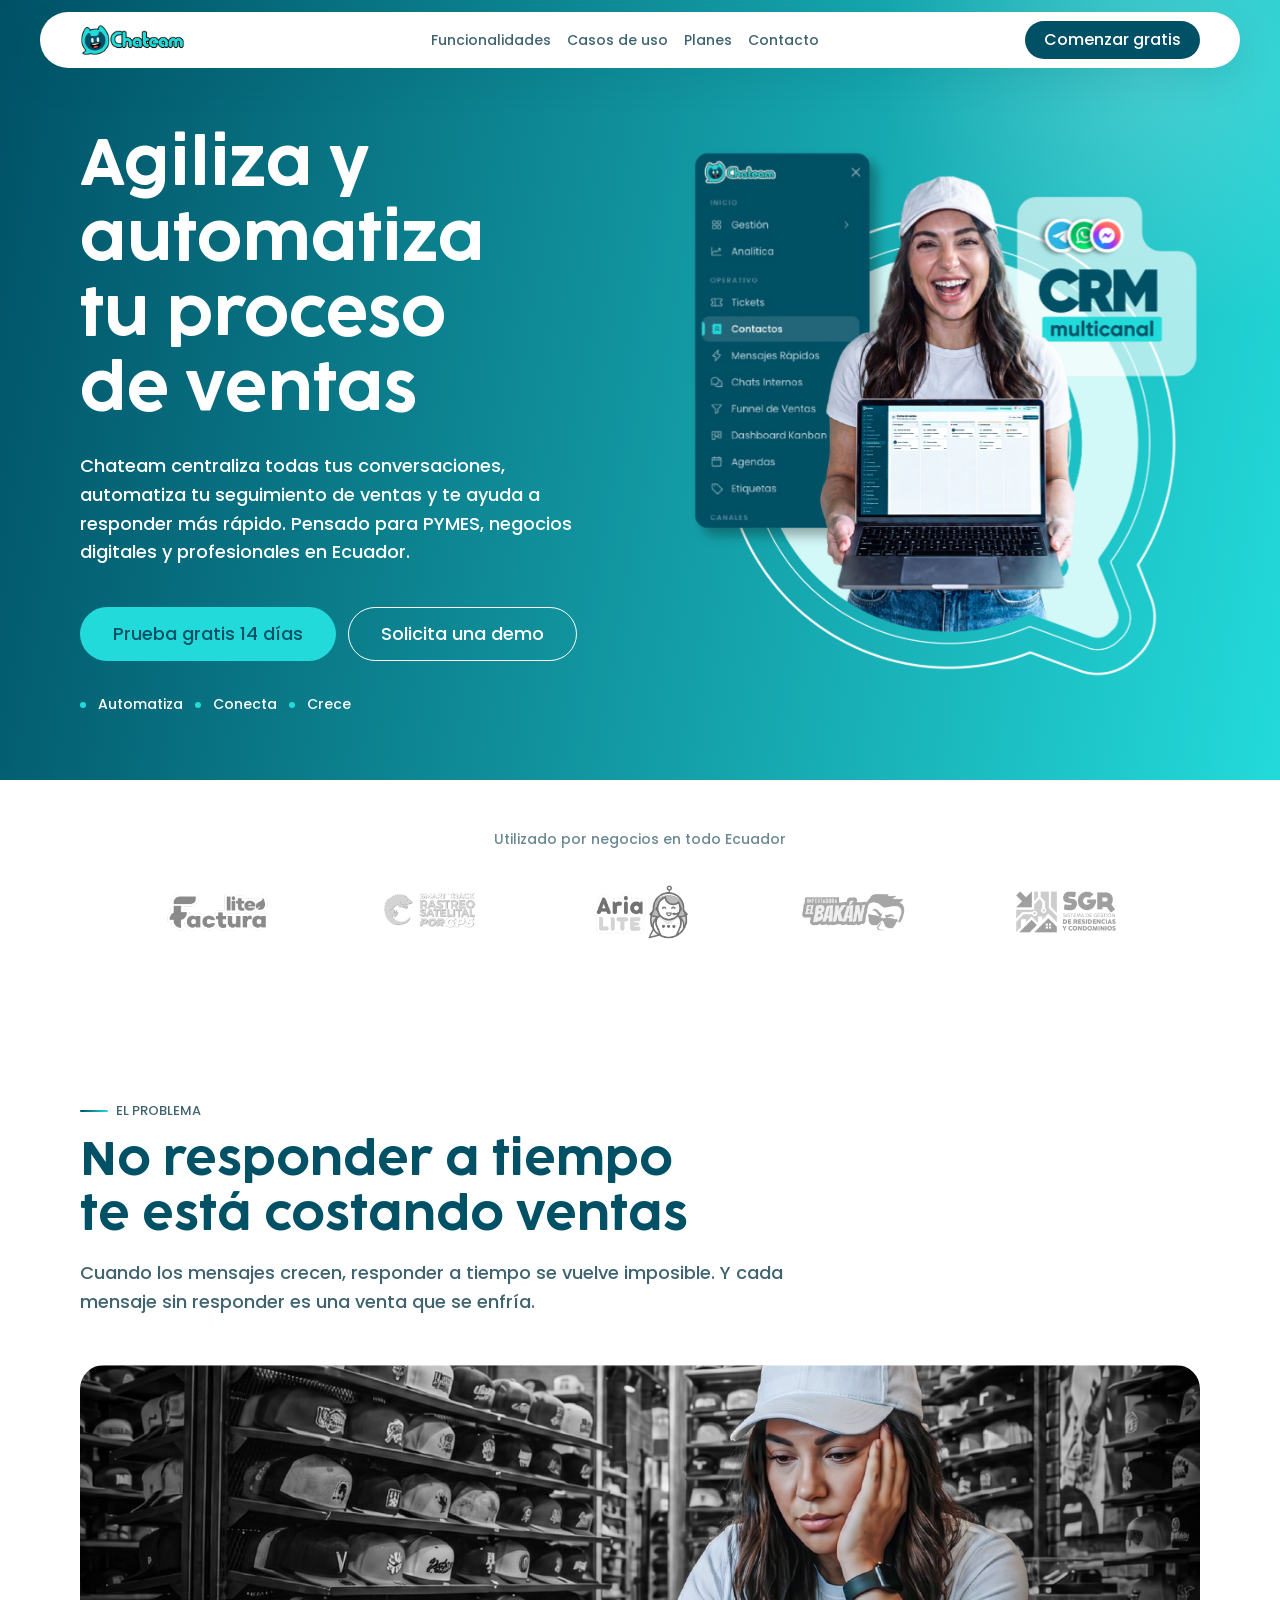
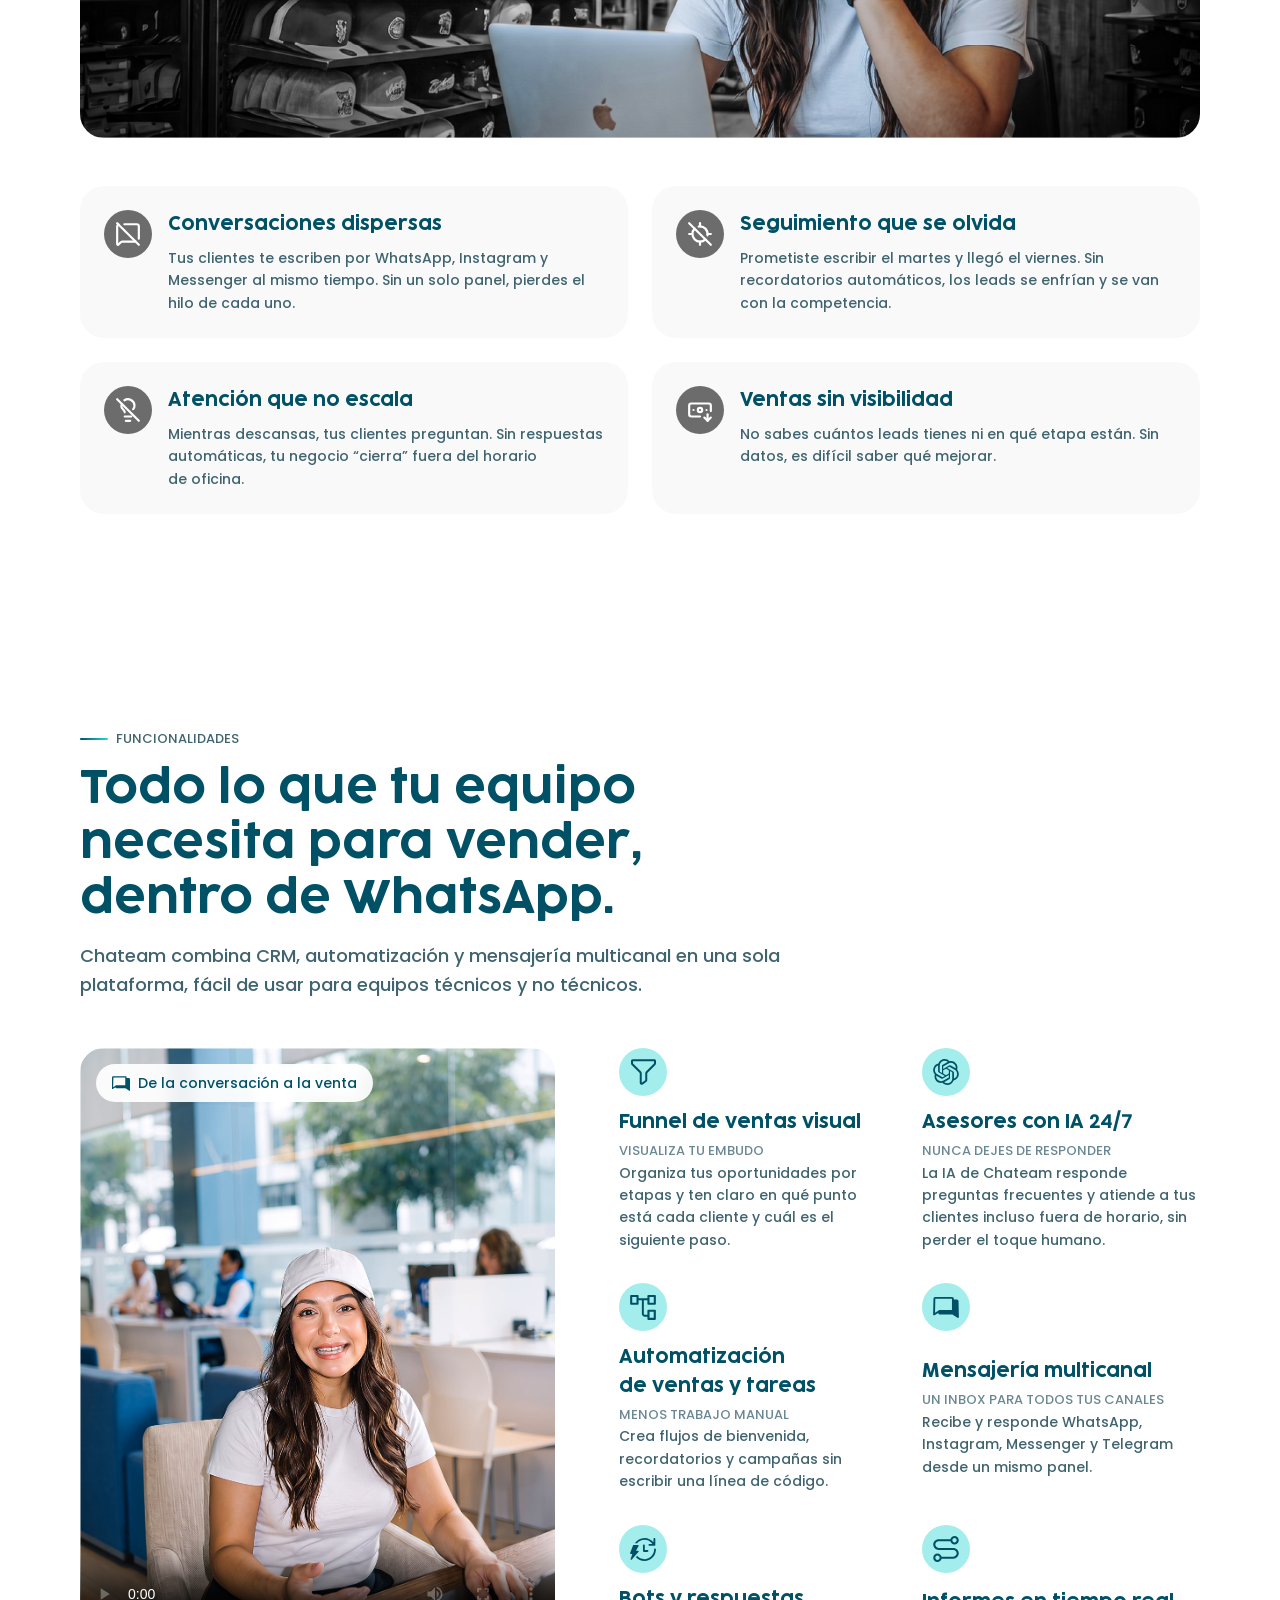
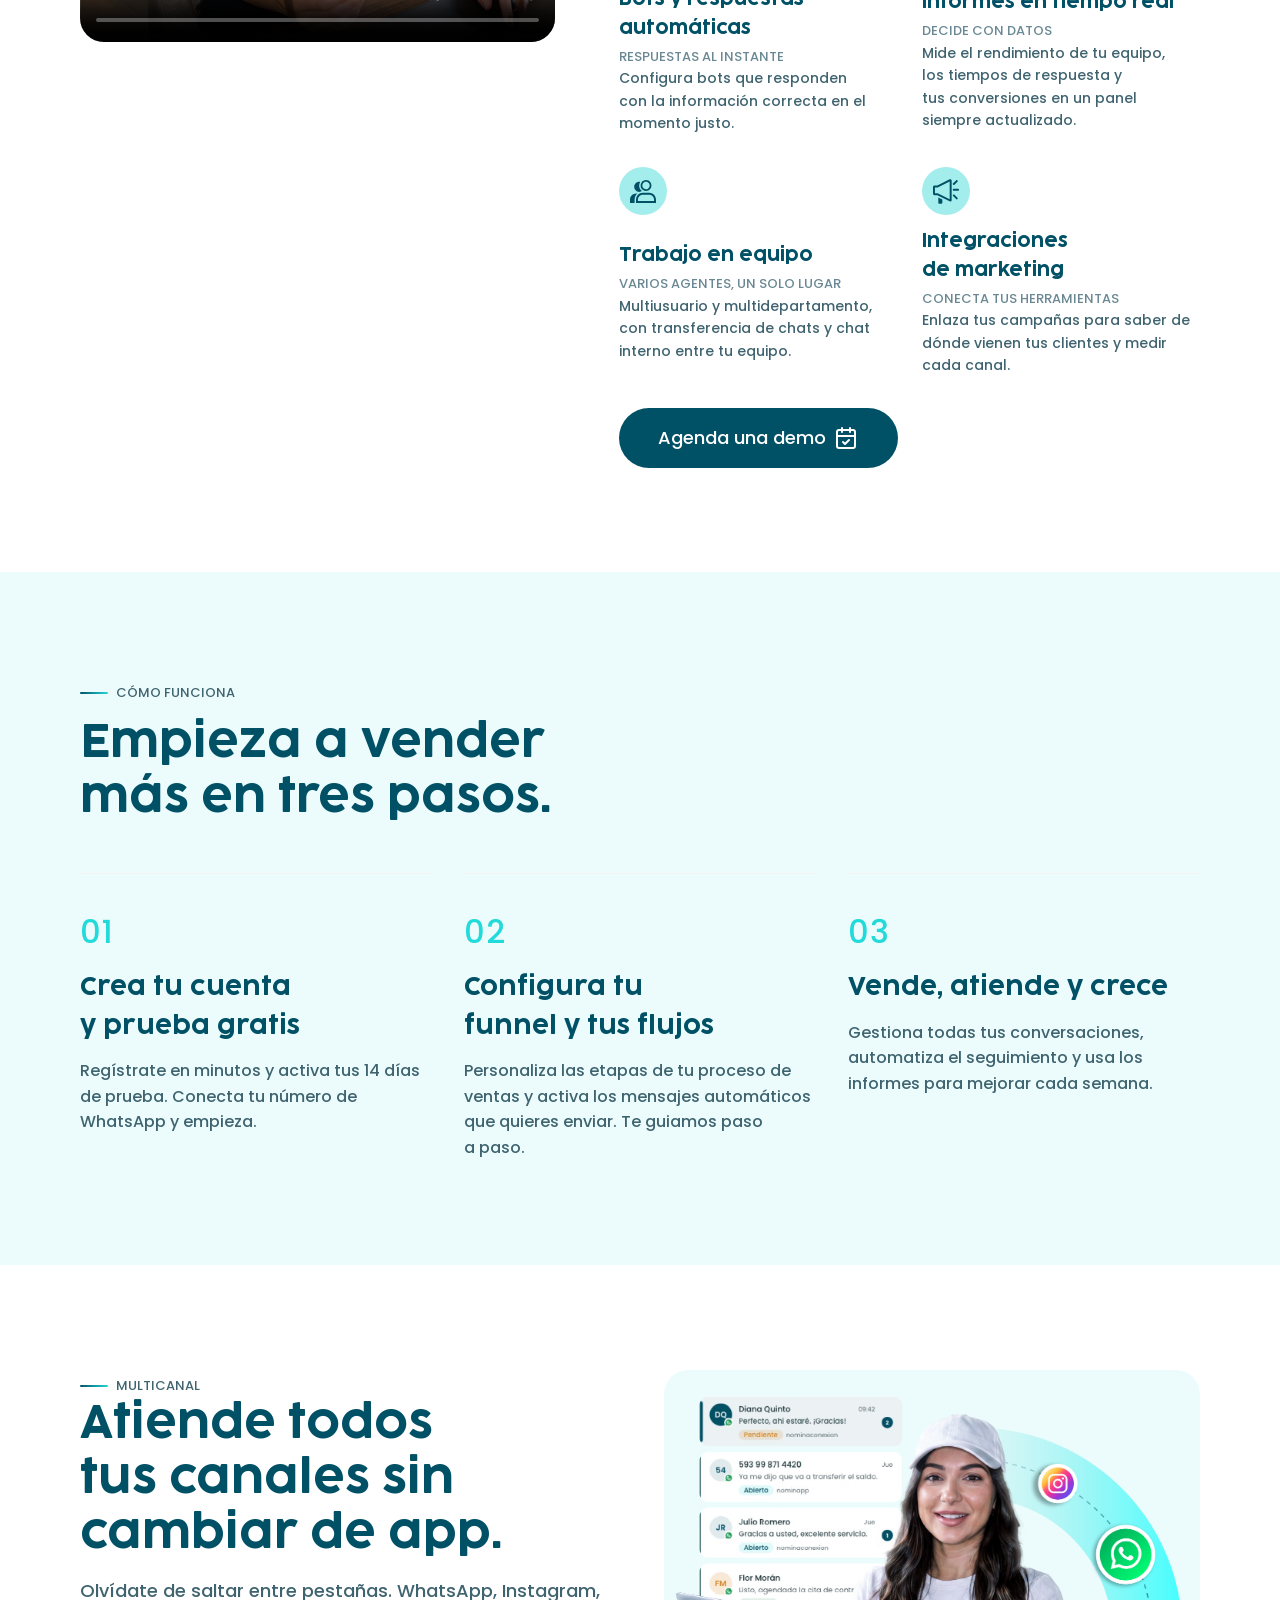
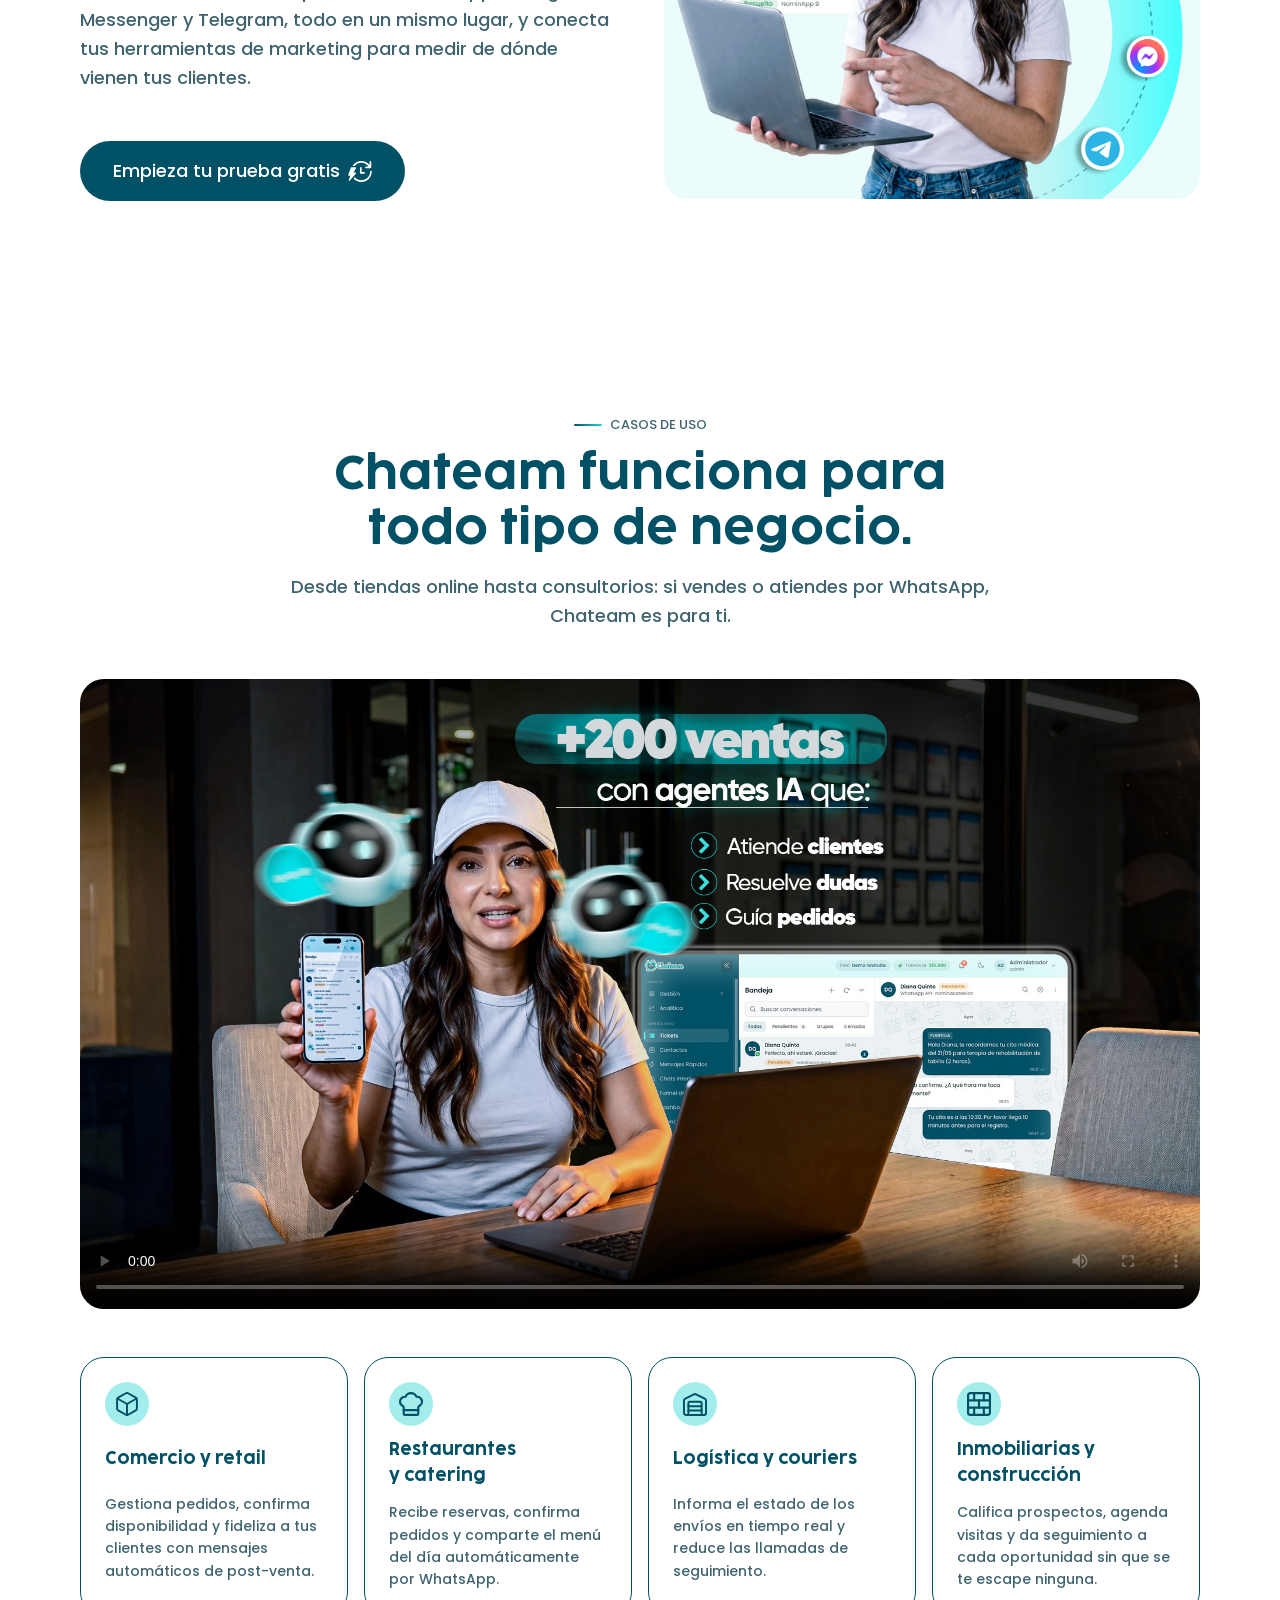
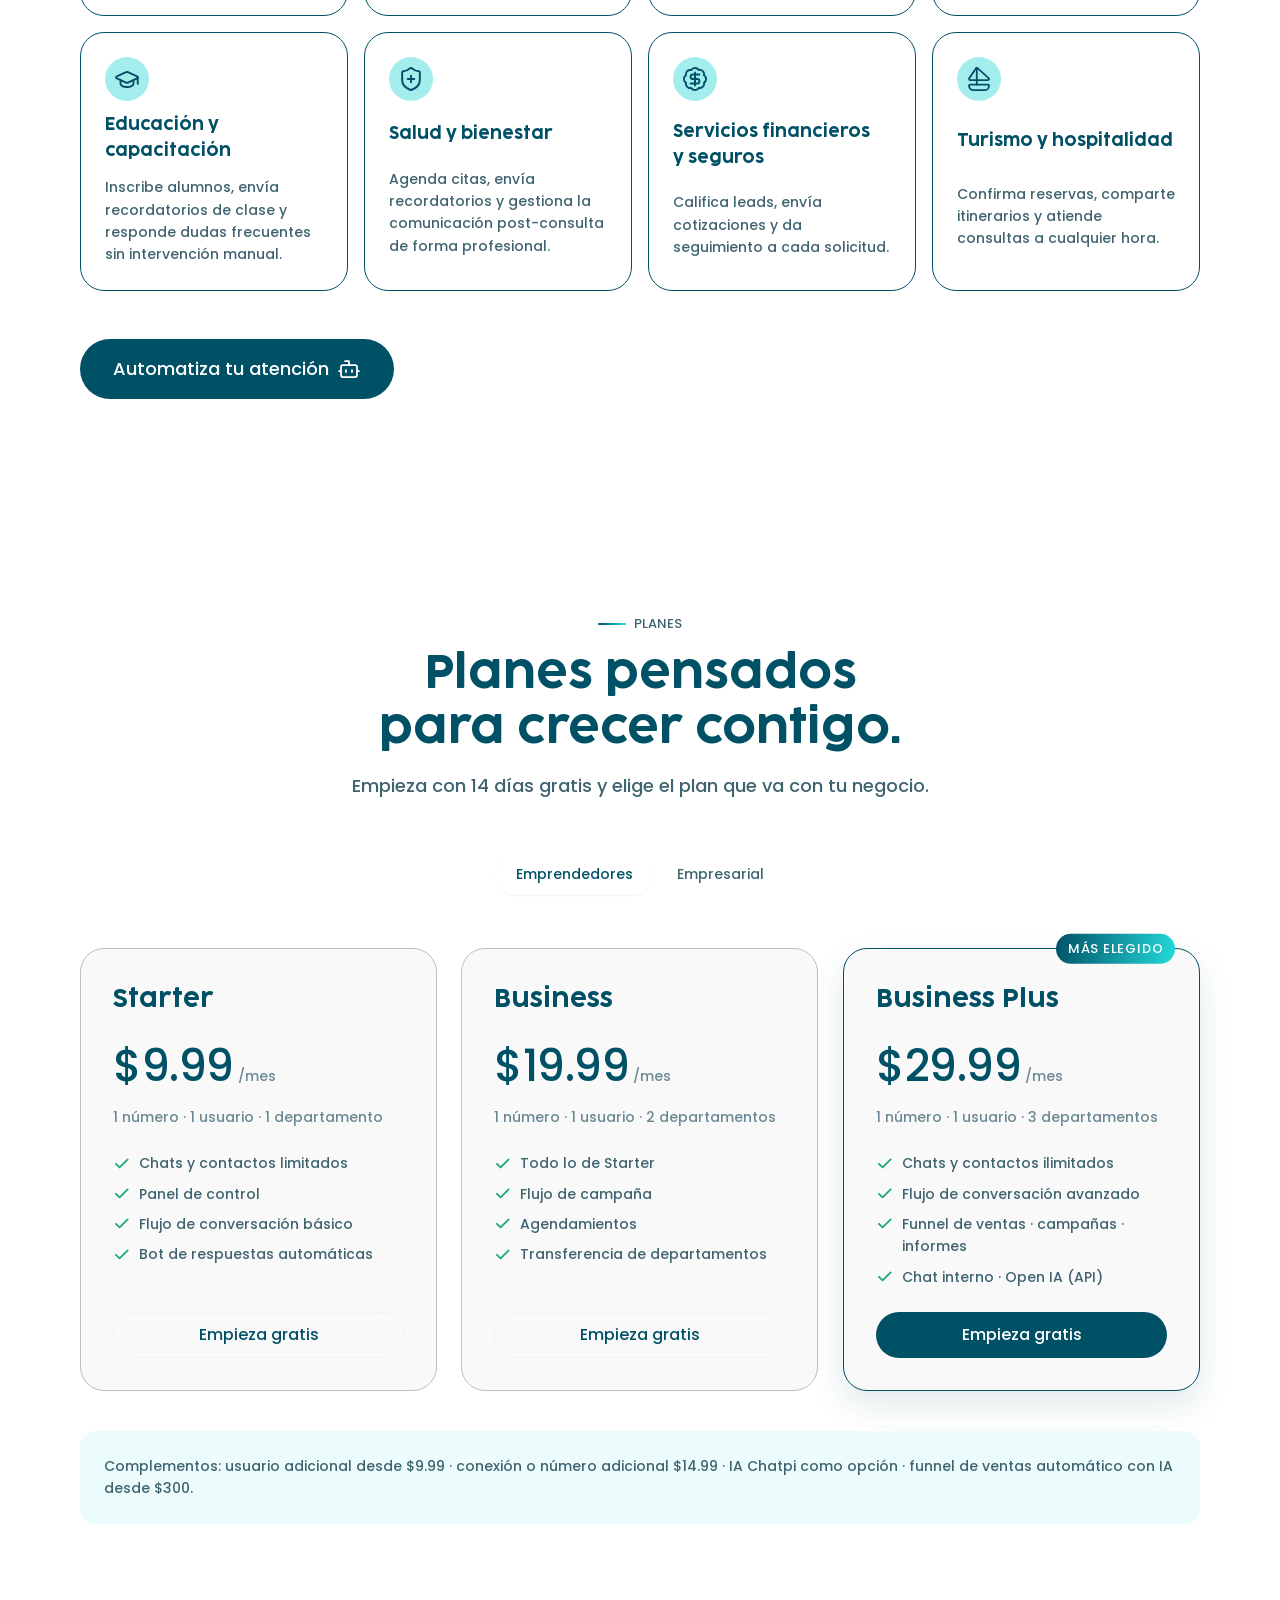
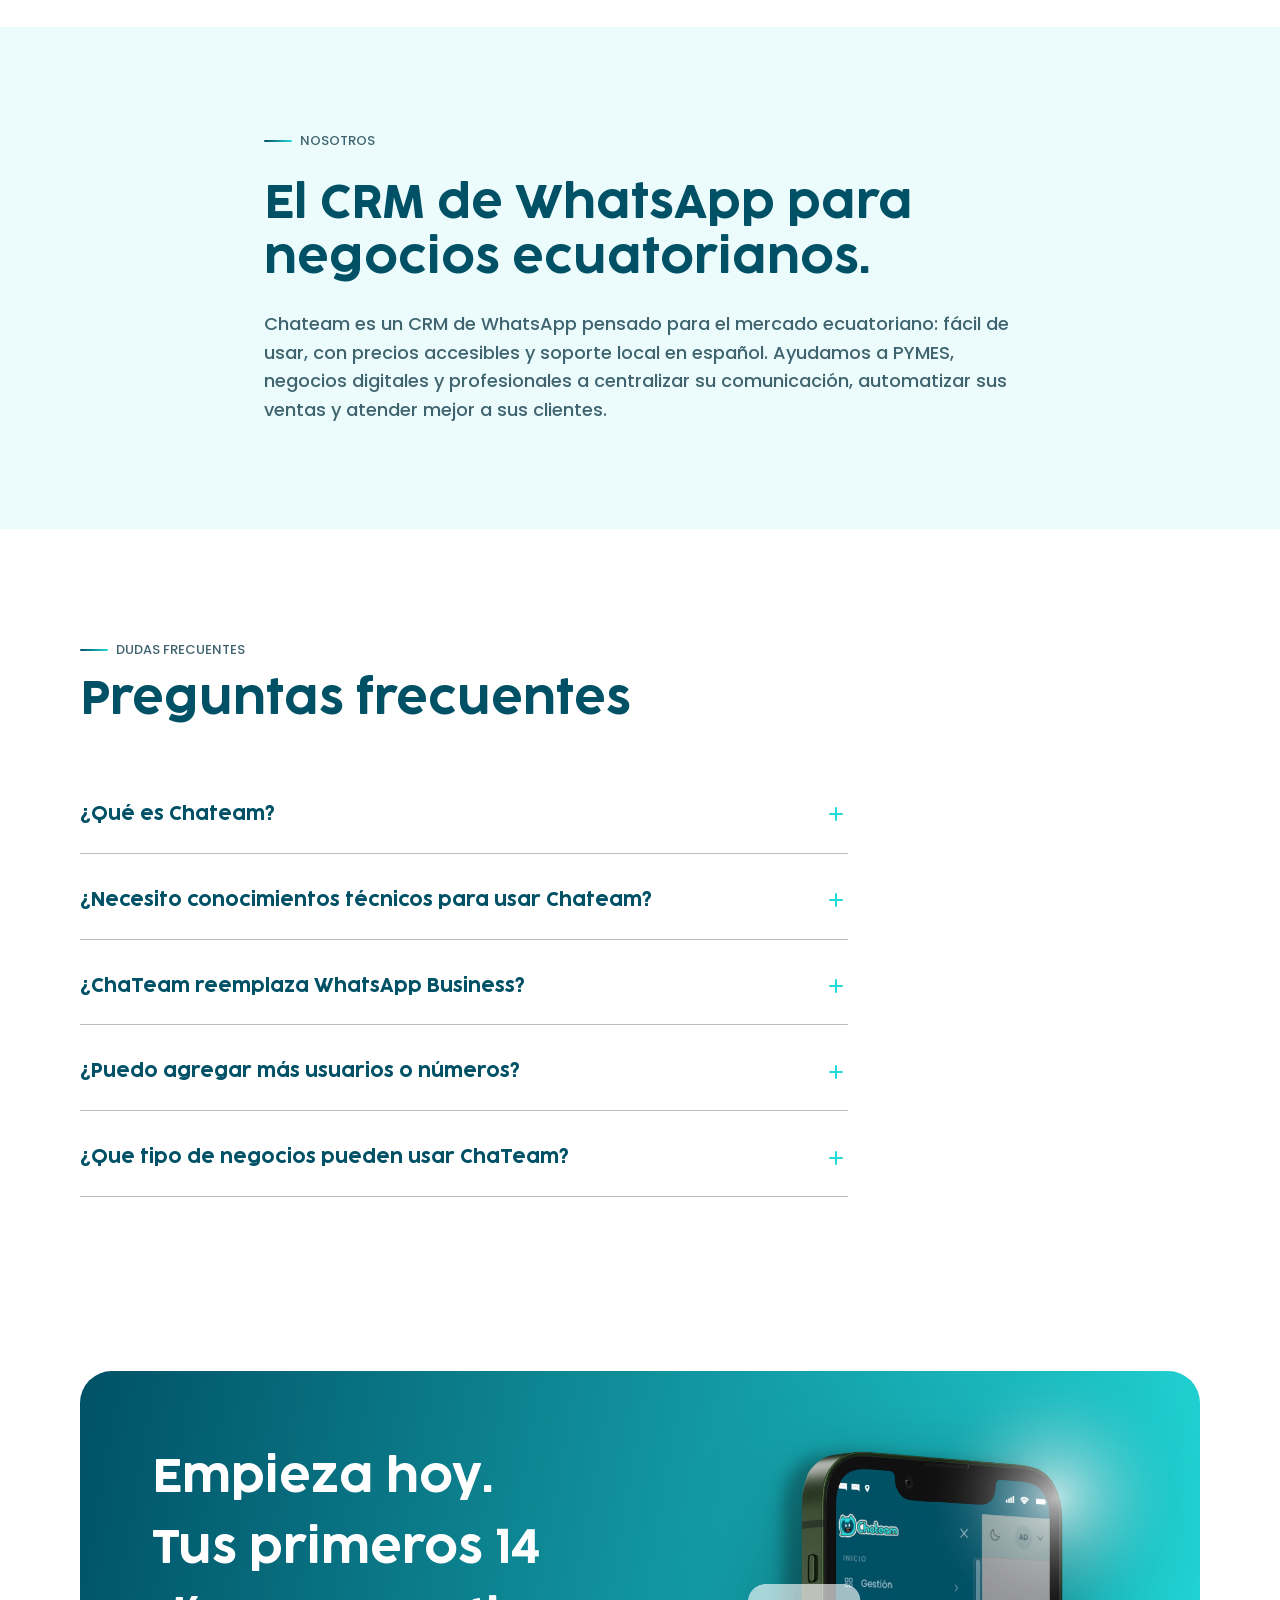
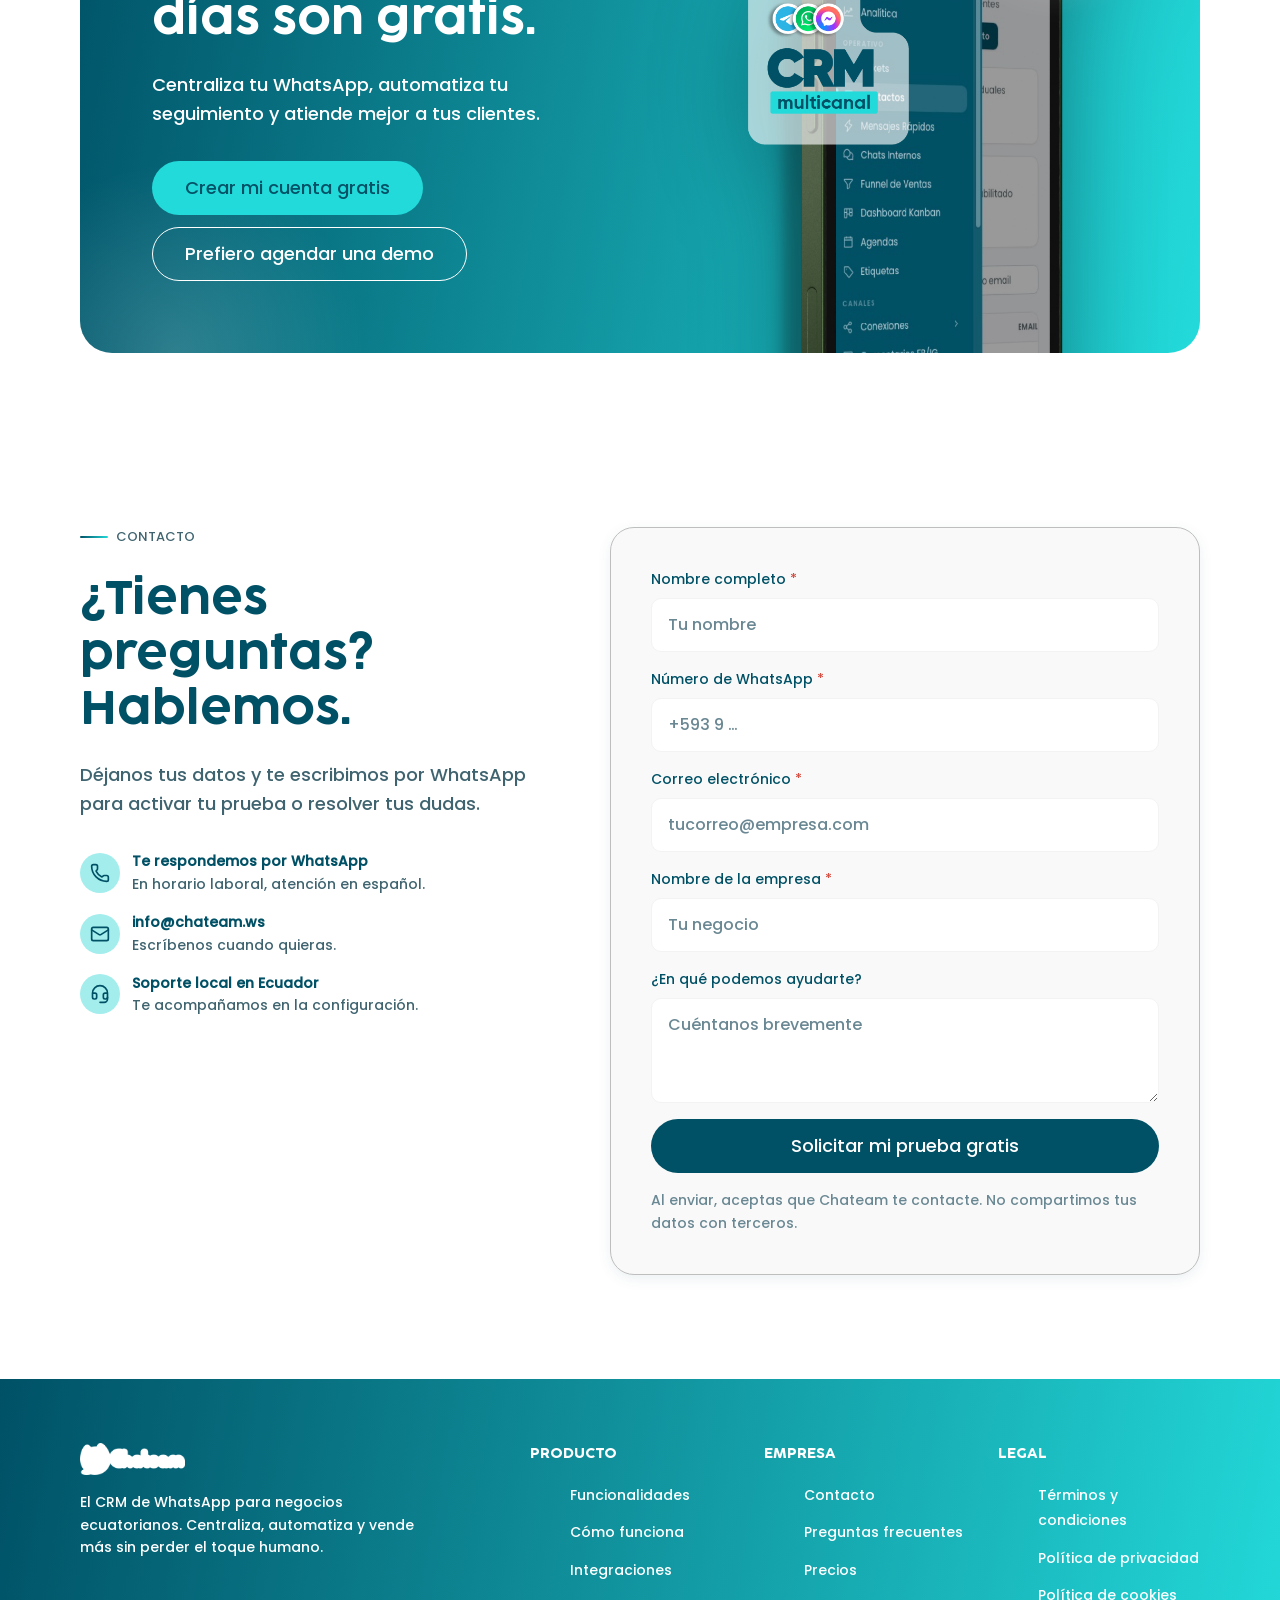
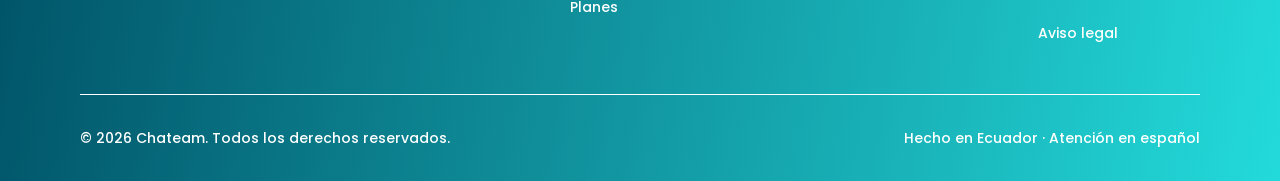
==== commit cc25db9d: "envio-19" ====
--- a/index.html
+++ b/index.html
@@ -212,7 +212,7 @@
           </p>
          
         </div>
-         <div class="cases-media img">
+         <div class="cases-media cases-media--problem">
             <img src="public/images/problema.webp" width="1280" height="400"
                  alt="Asesora con una laptop junto al panel de conversaciones de Chateam, conectado a Instagram, WhatsApp, Messenger y Telegram."
                  loading="lazy" />
@@ -415,7 +415,7 @@
           <p>Desde tiendas online hasta consultorios: si vendes o atiendes por WhatsApp, Chateam es para ti.</p>
         </div>
 
-          <div class="cases-media reveal reveal--fade">
+          <div class="cases-media cases-media--video reveal reveal--fade">
             <video class="cases-video" width="1280" height="720"
                    controls controlslist="nodownload" loop playsinline preload="metadata"
                    poster="public/images/casos-de-uso-poster.jpg"
--- a/src/styles/tokens.css
+++ b/src/styles/tokens.css
@@ -176,6 +176,9 @@
   --container-max: 75rem;       /* 1200px */
   --container-narrow: 48rem;    /* 768px (texto largo) */
   --container-pad: clamp(1.25rem, 0.8rem + 2.2vw, 2.5rem);
+  /* Relaciones de aspecto responsive */
+--aspect-problem-media: 1 / 1;
+--aspect-cases-video: 1 / 1;
 
   /* ==========================================================================
      10. BREAKPOINTS (referencia; se usan en media queries)
@@ -192,3 +195,5 @@
   --z-overlay: 400;
   --z-modal: 500;
 }
+
+
--- a/src/styles/components.css
+++ b/src/styles/components.css
@@ -582,15 +582,25 @@
   border-radius: var(--radius-lg);
 }
 
+/* Imagen de la sección El problema */
+.cases-media--problem {
+  aspect-ratio: var(--aspect-problem-media);
+}
+
+/* Video de la sección Casos de uso */
+.cases-media--video {
+  aspect-ratio: var(--aspect-cases-video);
+}
+
+/* El contenido ocupa completamente el contenedor */
 .cases-media img,
 .cases-media video {
   display: block;
   width: 100%;
-  height: auto;
-}
-.cases-media img { aspect-ratio: 3 / 1; object-fit: cover; }
-/* El video es 16:9 (1280x720); se muestra completo, sin recorte. */
-.cases-media video { aspect-ratio: 16 / 9; }
+  height: 100%;
+  object-fit: cover;
+  object-position: center;
+}
 
 
 
@@ -982,12 +992,21 @@
    RESPONSIVE — escalado mobile-first
    ========================================================================== */
 @media (min-width: 600px) {
+  :root {
+  --aspect-problem-media: 4 / 3;
+  --aspect-cases-video: 4 / 3;
+}
+   
   .pain-grid { grid-template-columns: repeat(2, 1fr); }
   .sectors-grid { grid-template-columns: repeat(2, 1fr); }
   .plans-grid { grid-template-columns: repeat(2, 1fr); }
 }
 
 @media (min-width: 768px) {
+  :root {
+  --aspect-problem-media: 2 / 1;
+  --aspect-cases-video: 3 / 2;
+}
   .features-grid { grid-template-columns: repeat(2, 1fr); }
   .channels { grid-template-columns: 1fr 1fr; }
   .contact-layout { grid-template-columns: 0.9fr 1.1fr; }
@@ -997,6 +1016,11 @@
 }
 
 @media (min-width: 1024px) {
+  :root {
+  --aspect-problem-media: 3 / 1;
+  --aspect-cases-video: 16 / 9;
+}
+  
   /* Escritorio: el teléfono se ancla al borde derecho, centrado verticalmente,
      y la banda lo recorta arriba, abajo y a la derecha. Este tratamiento pide
      espacio horizontal, por eso arranca en 1024px y no antes: entre 768 y
@@ -1033,5 +1057,5 @@
 @media (min-width: 1200px) {
   .primary-nav { display: block; }
   .nav-toggle { display: none; }
-  .pain-grid { grid-template-columns: repeat(4, 1fr); }
-}
+  
+}
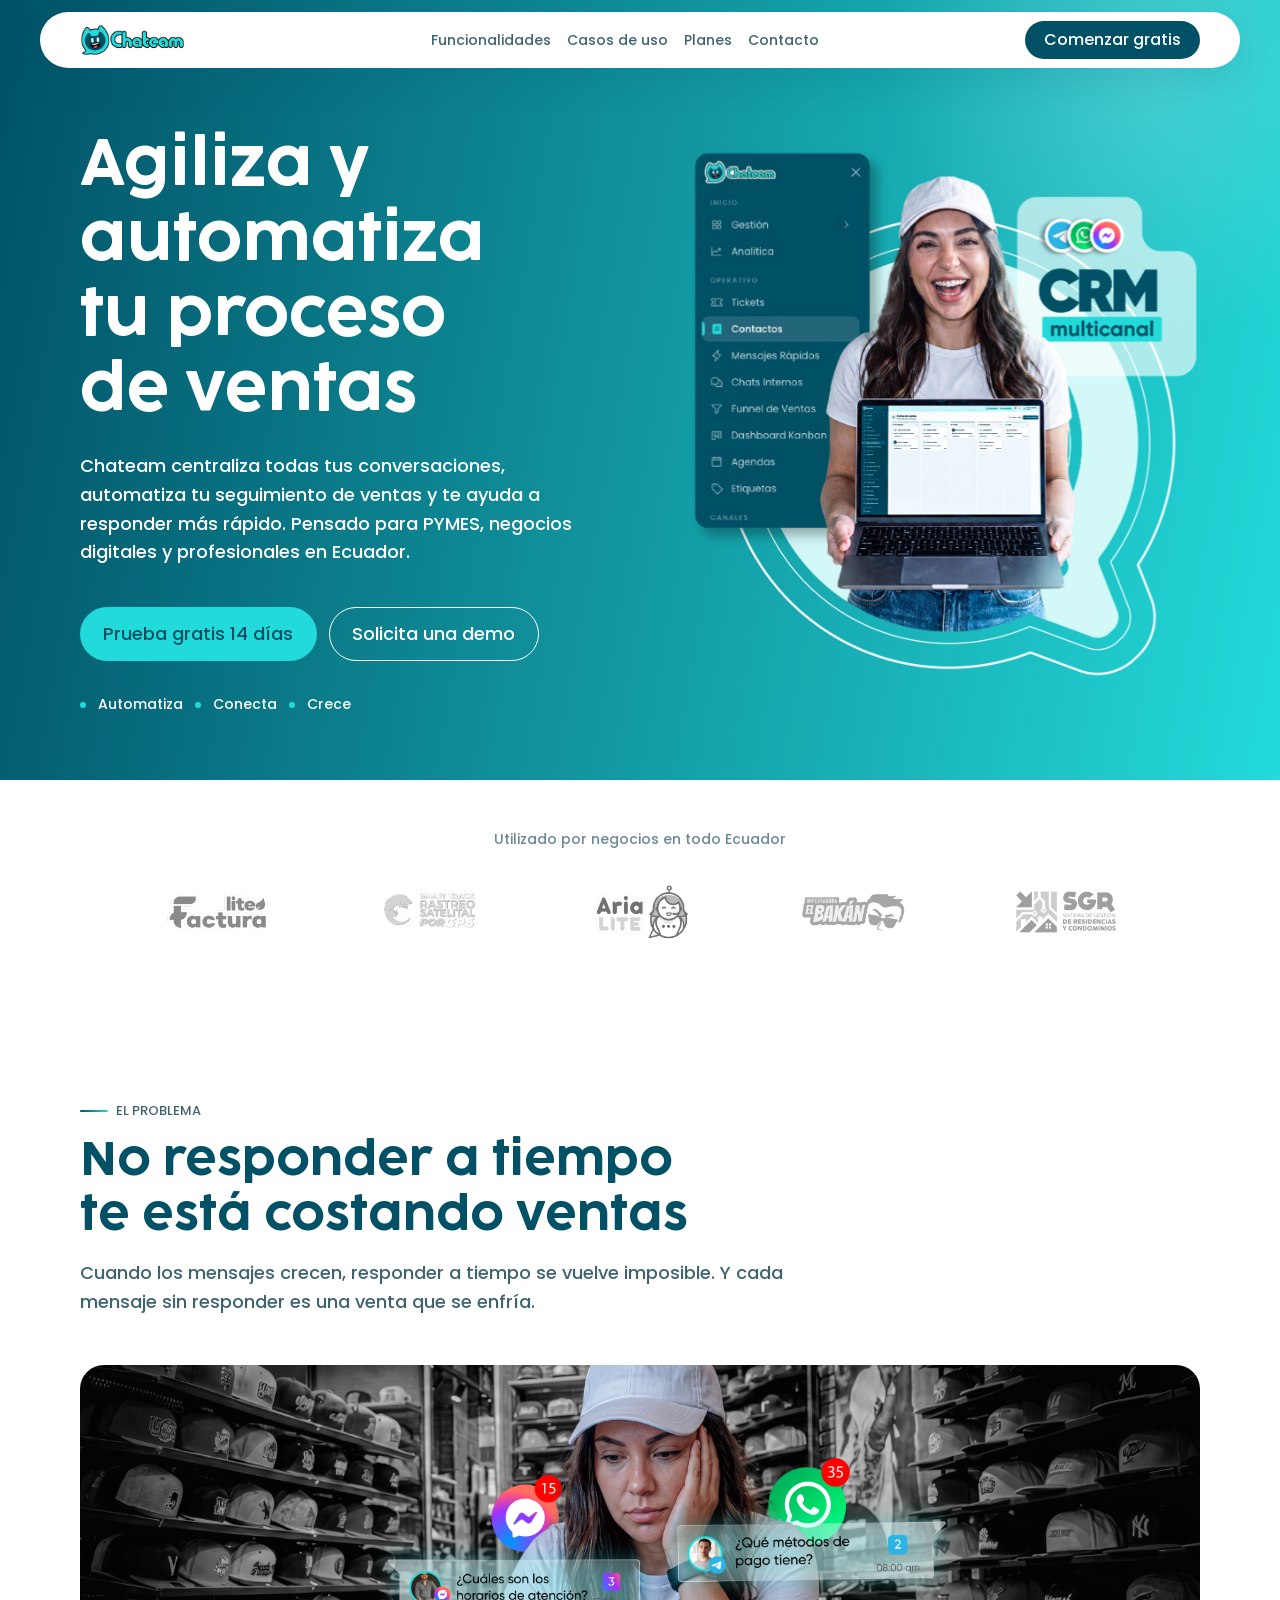
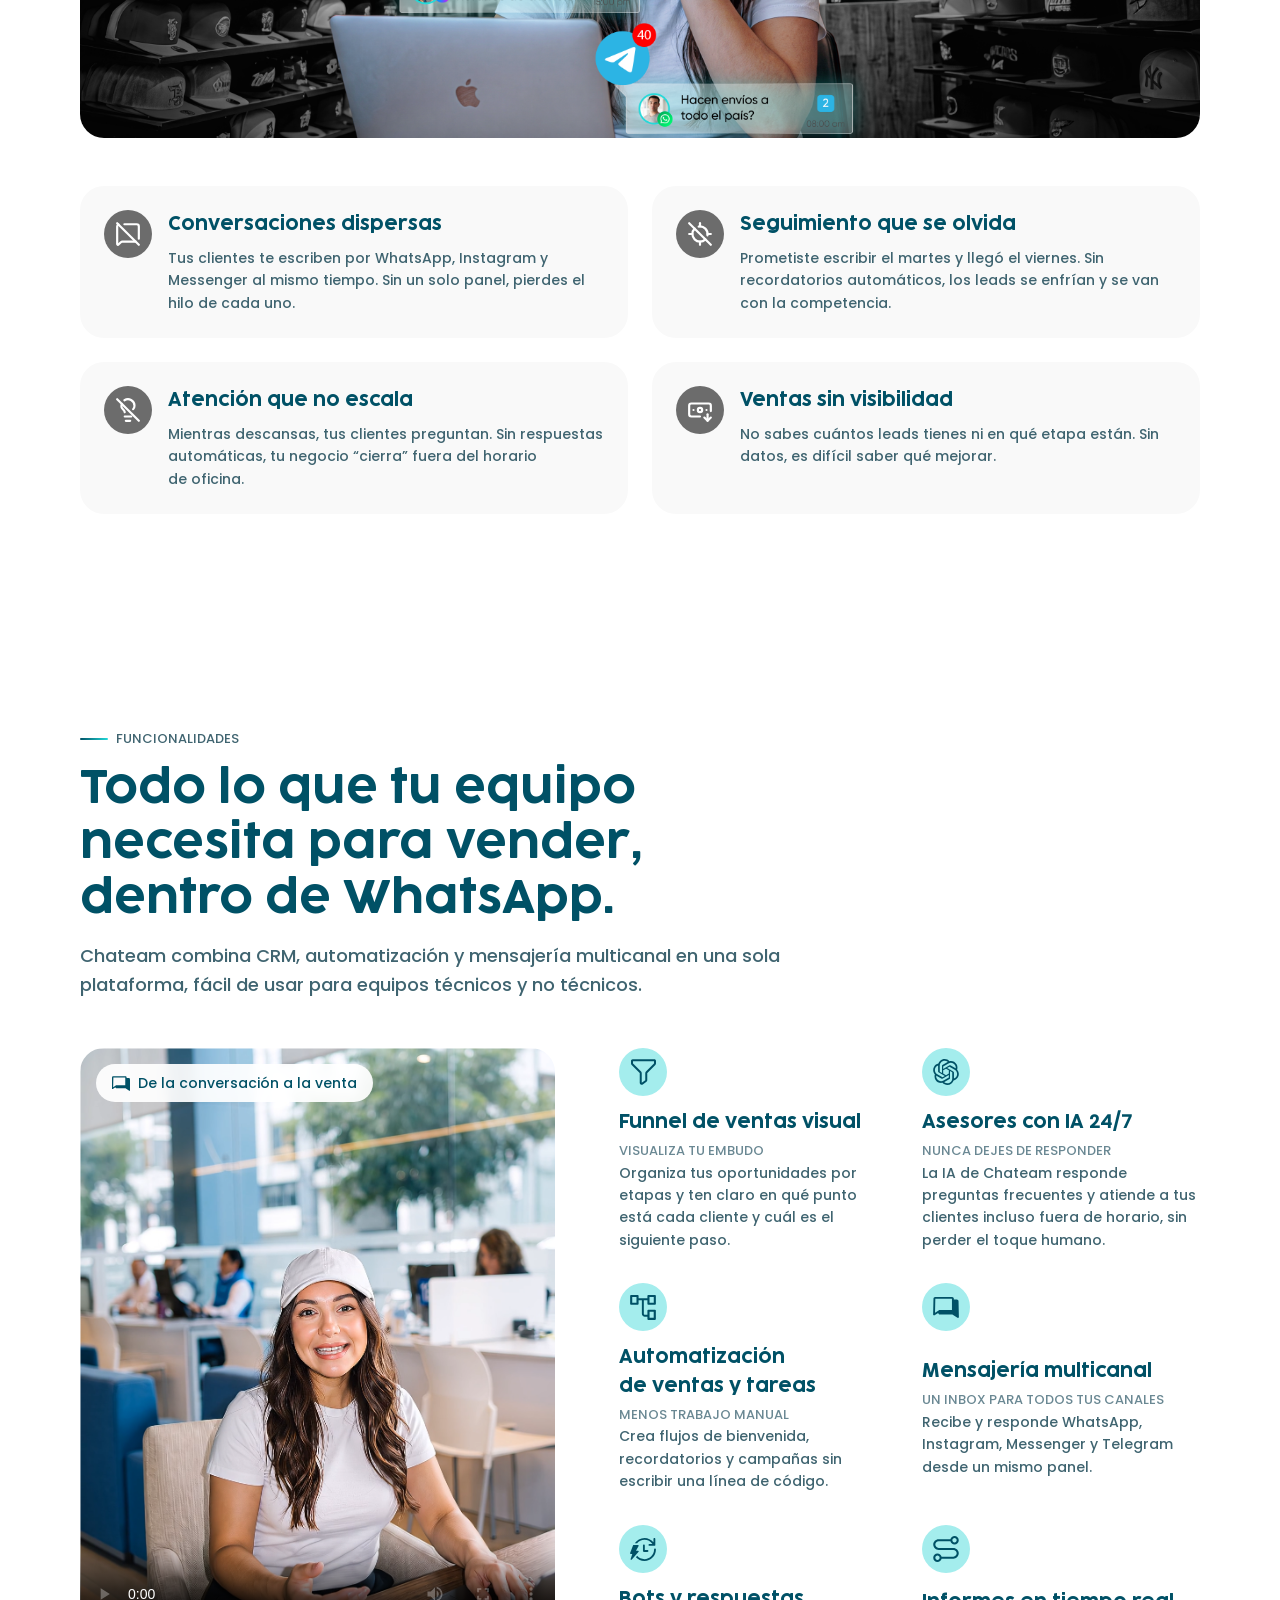
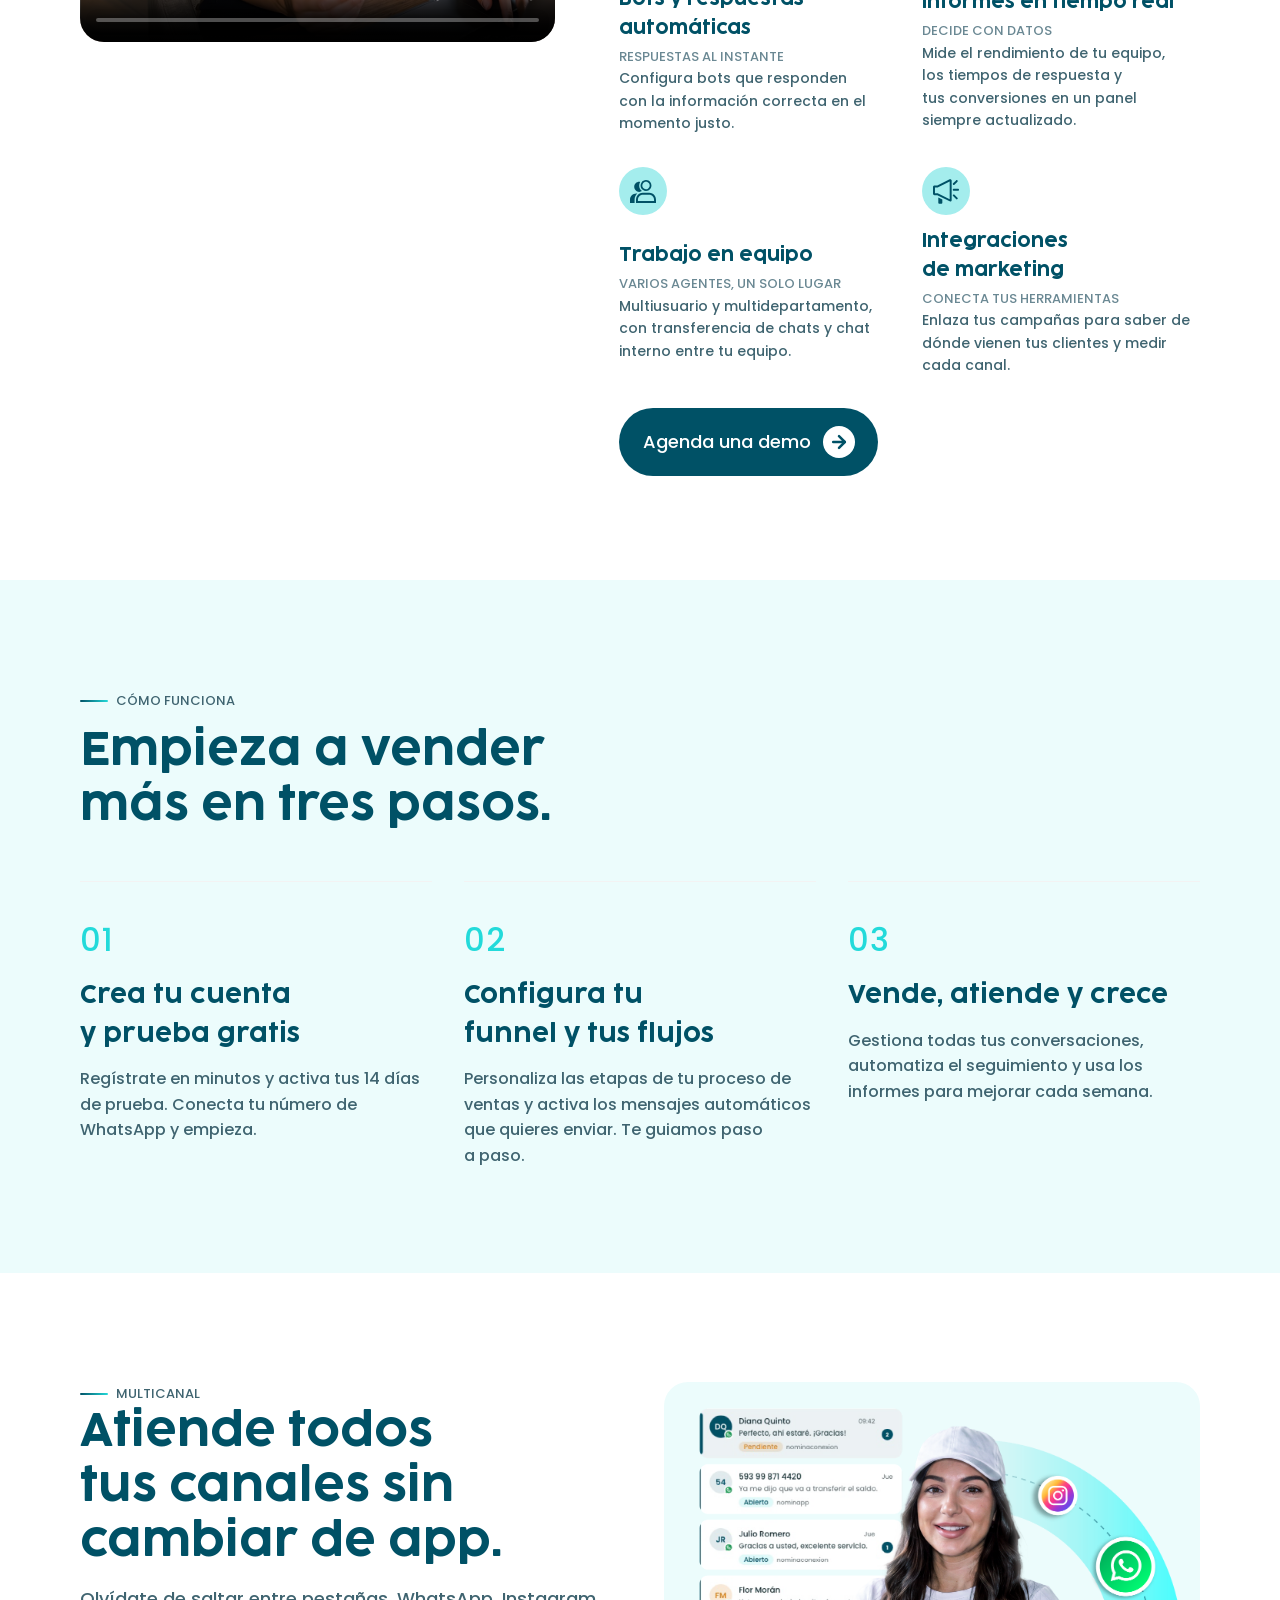
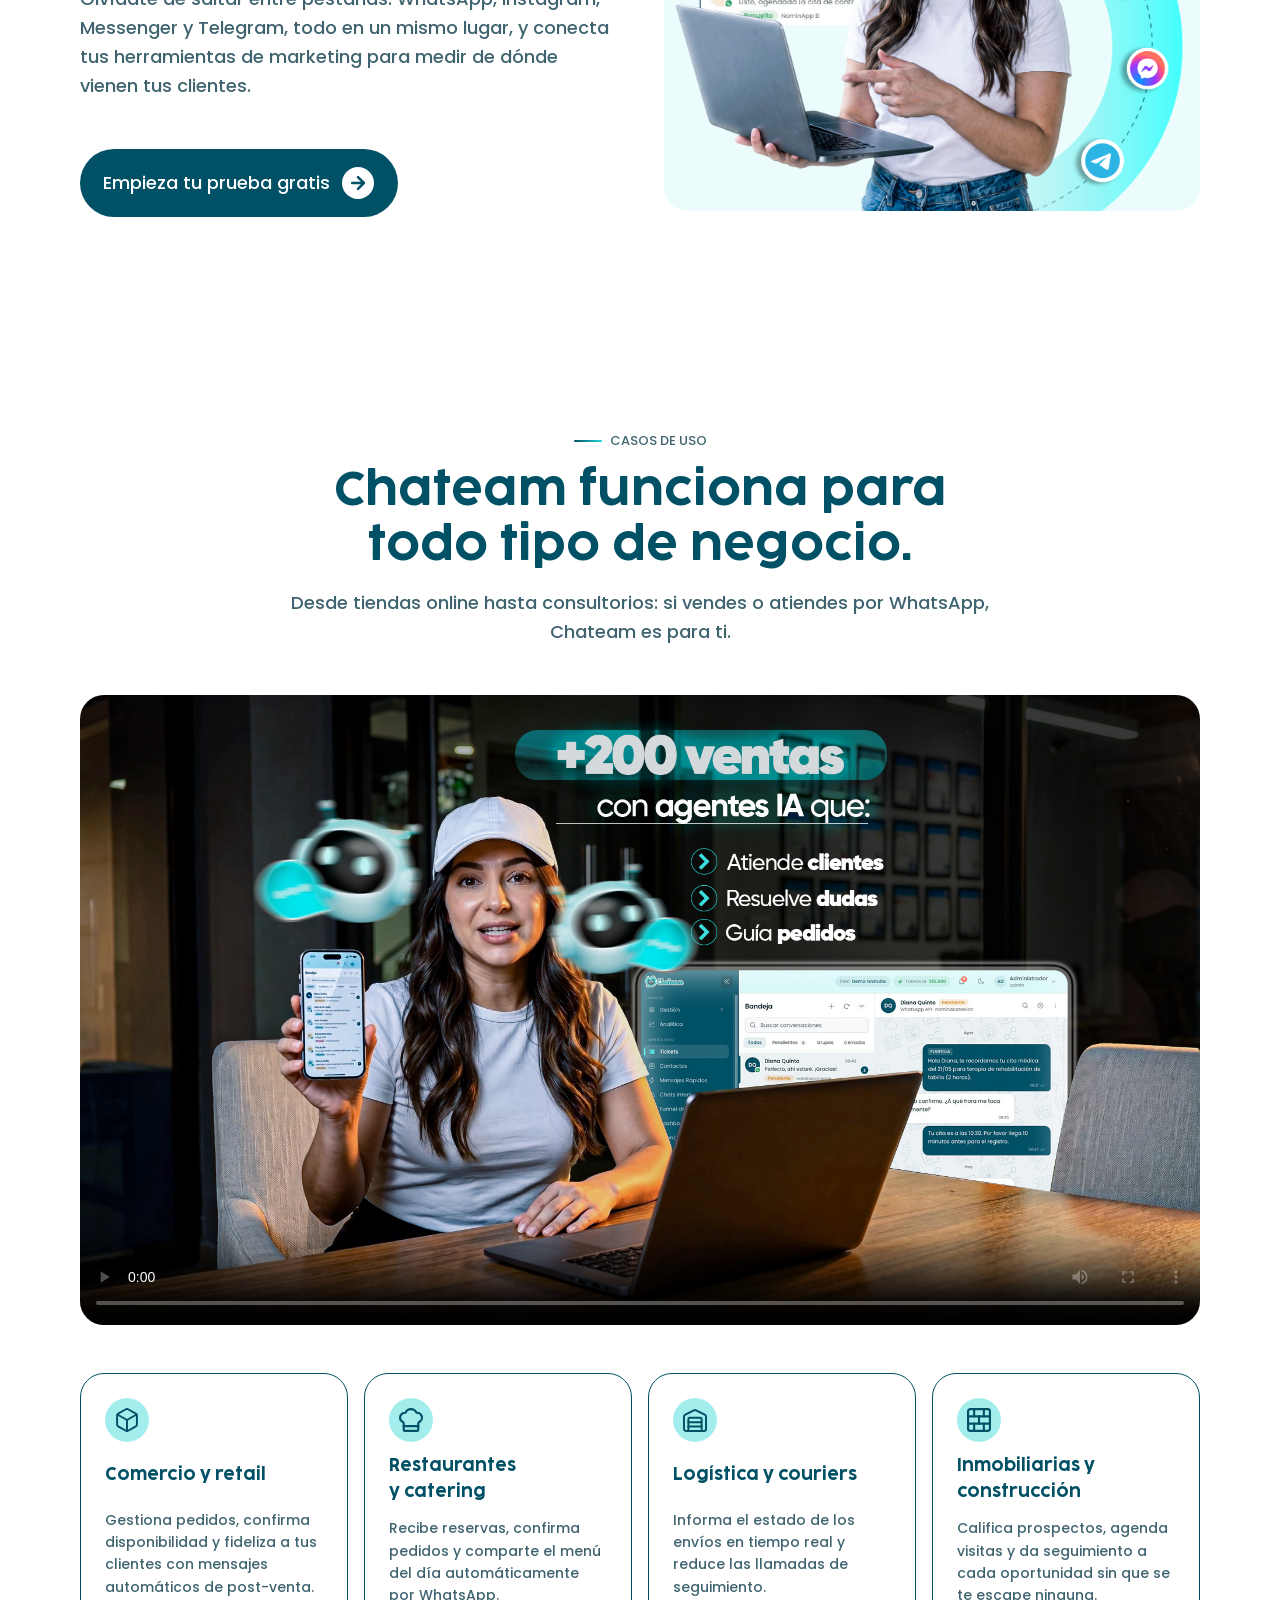
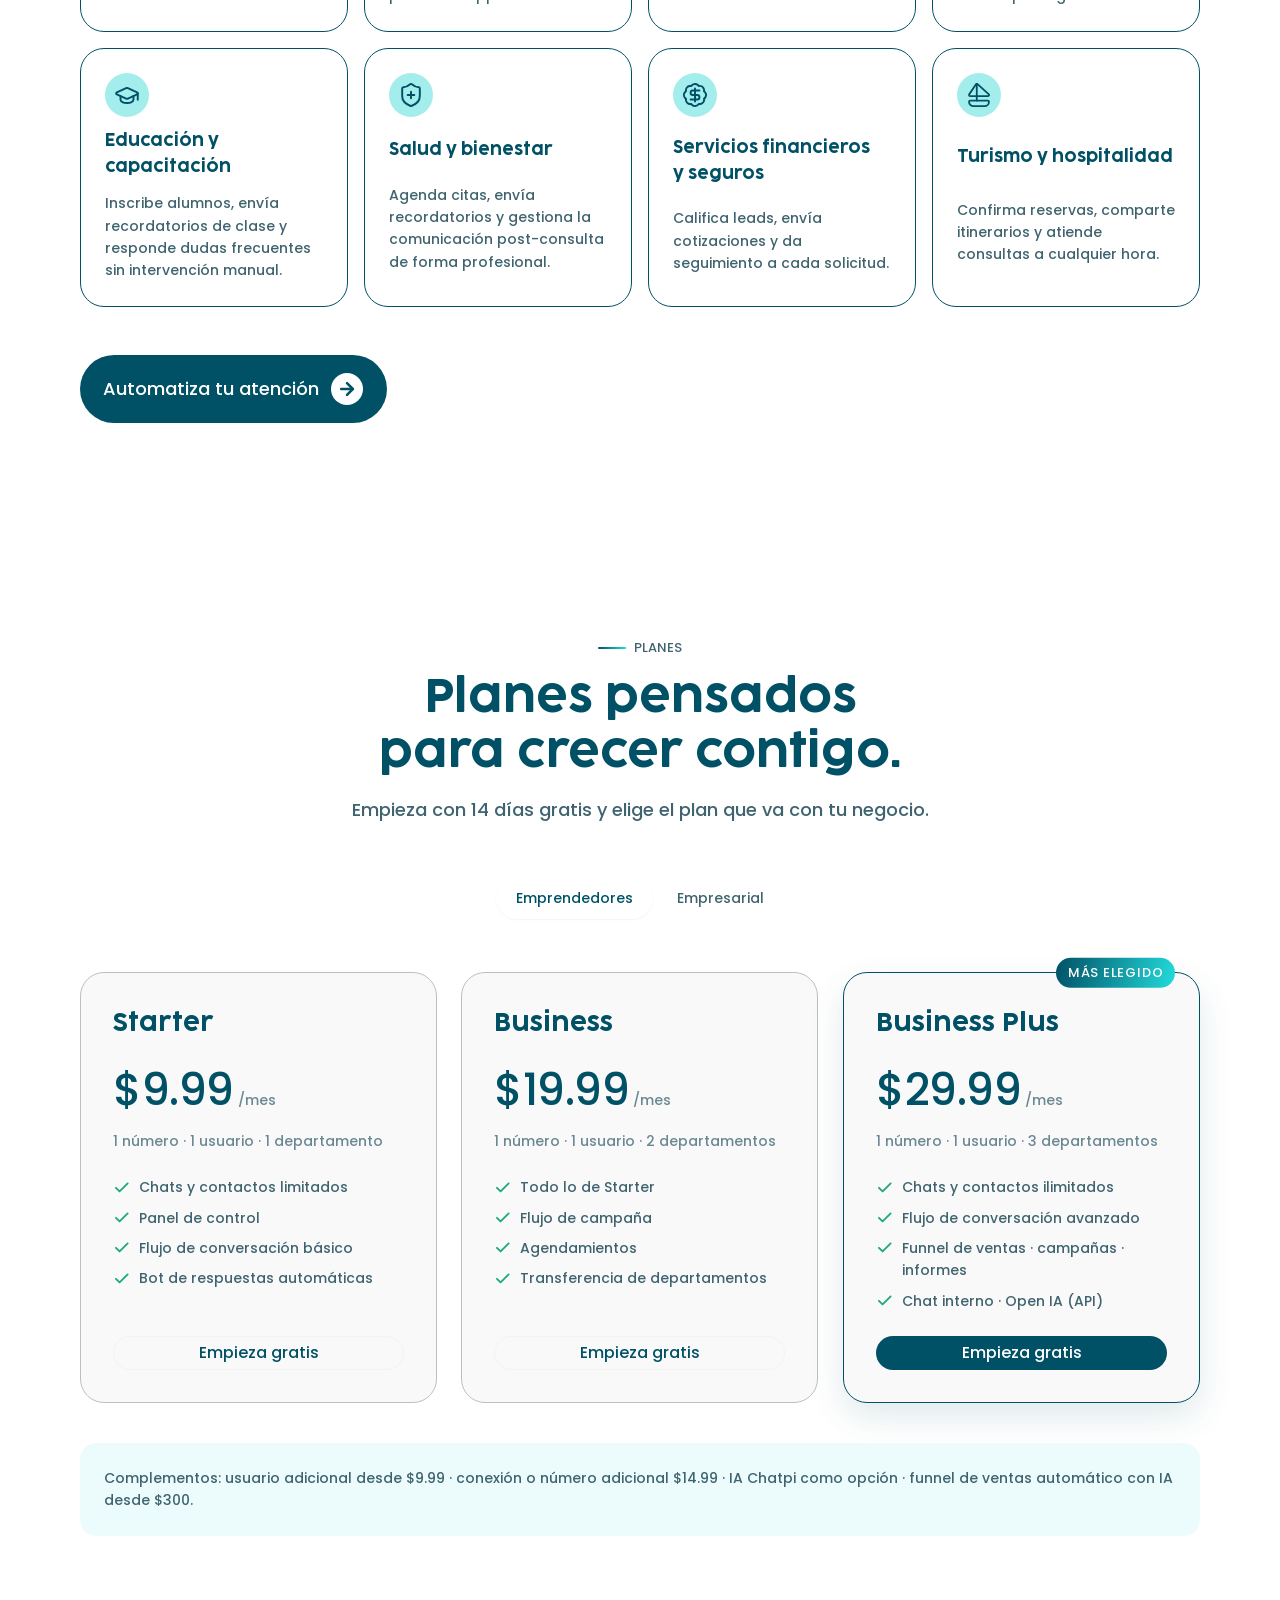
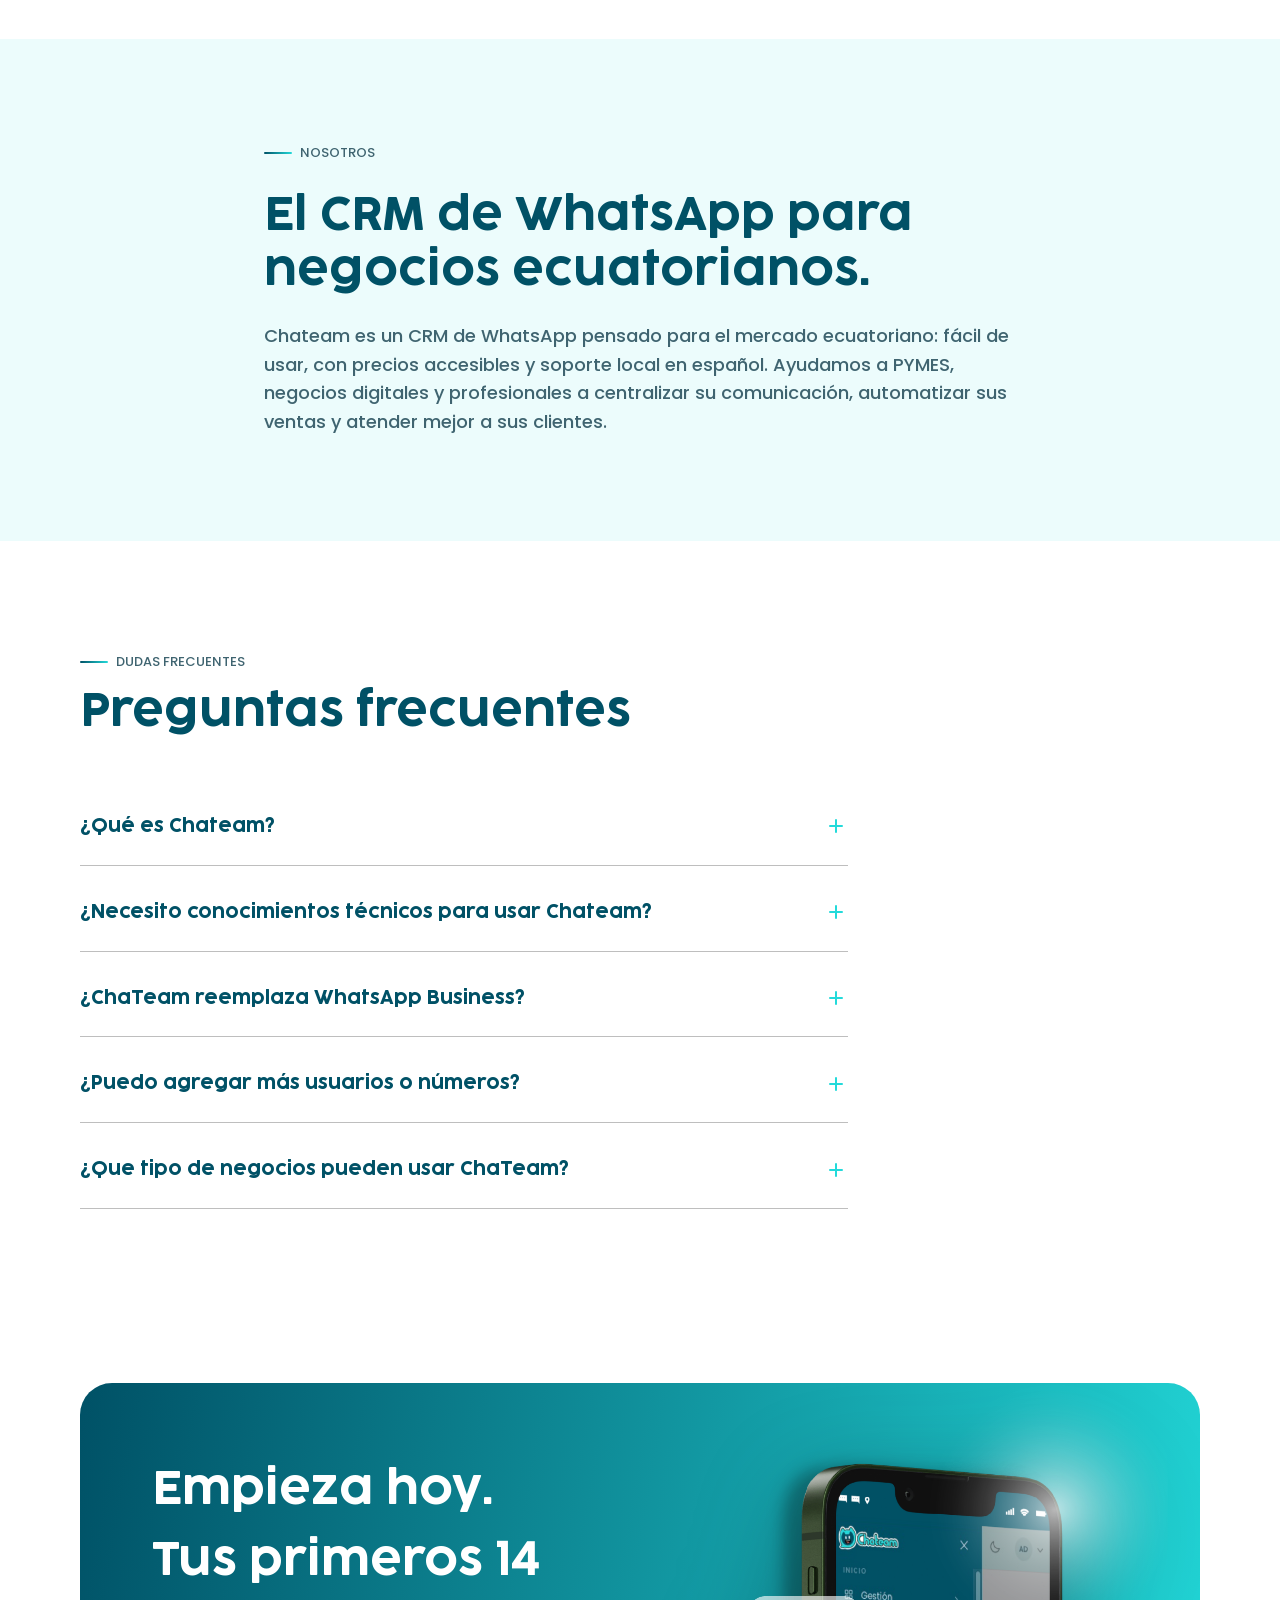
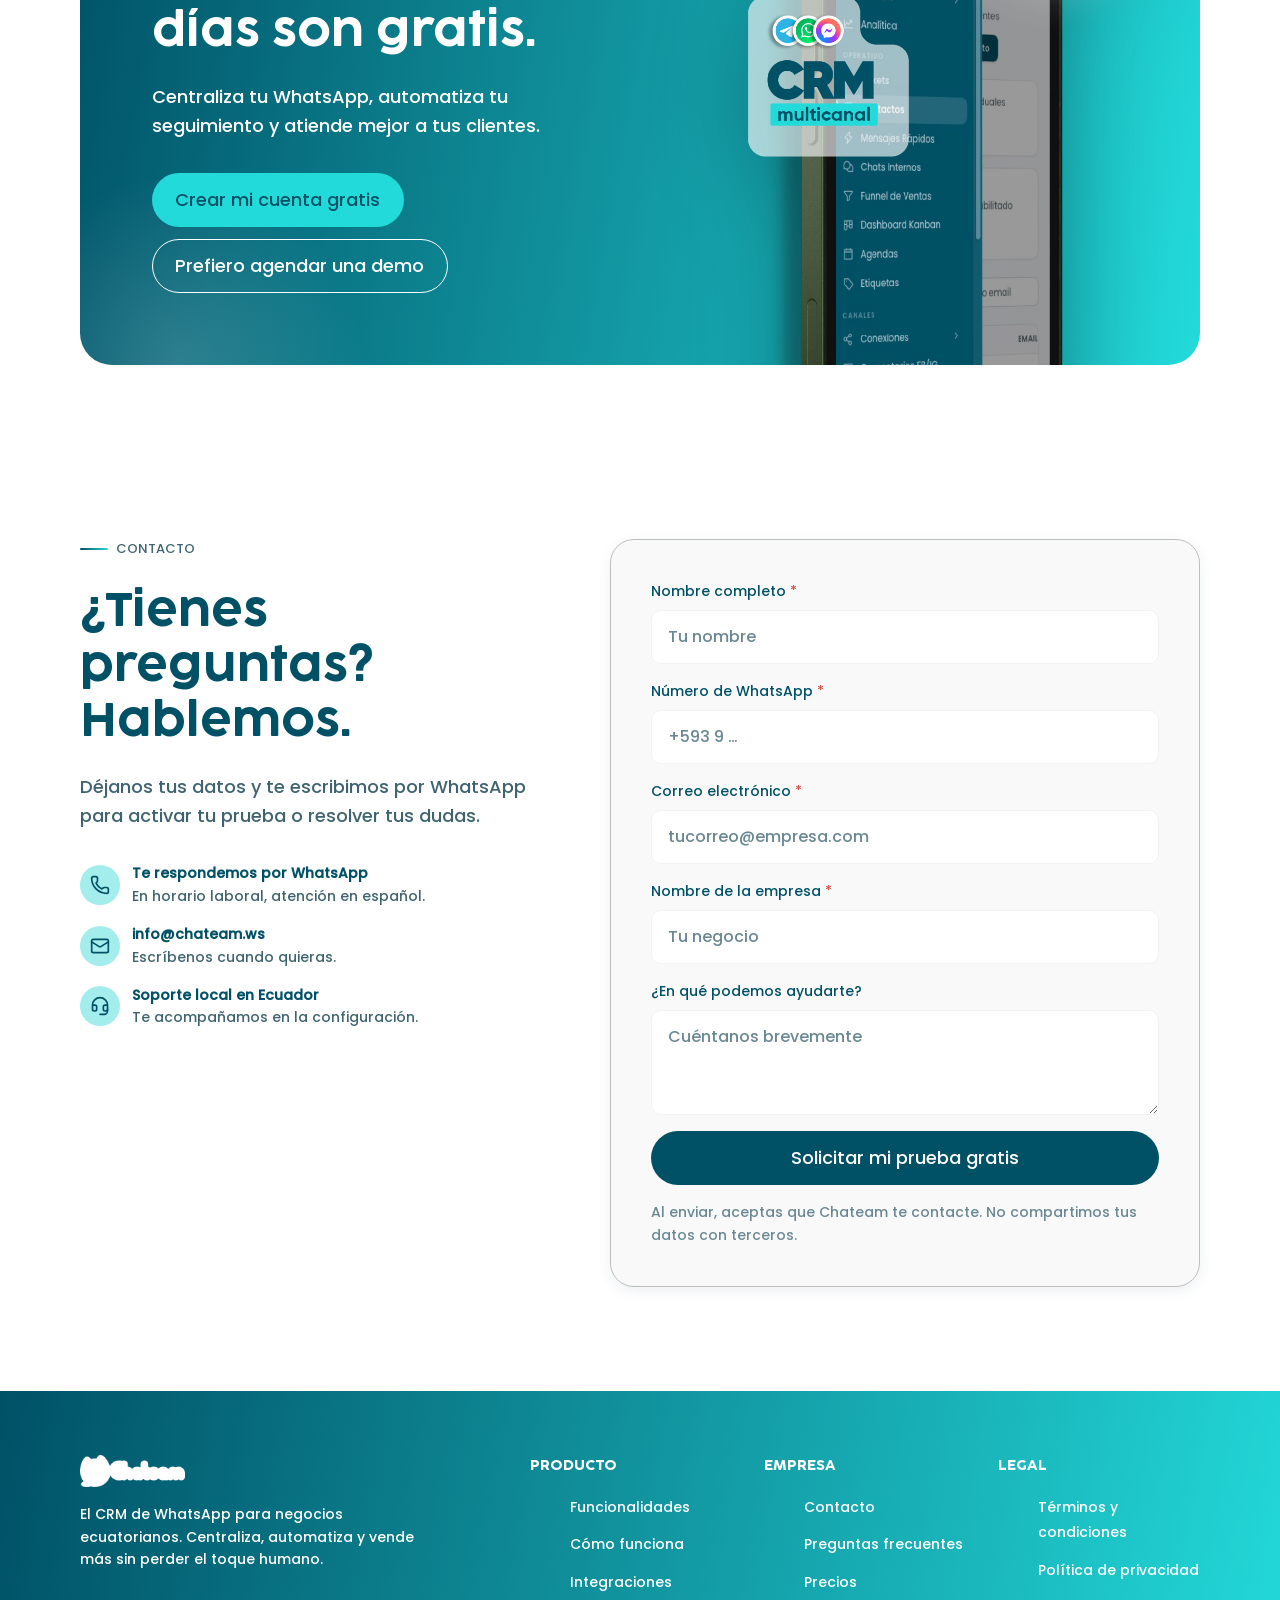
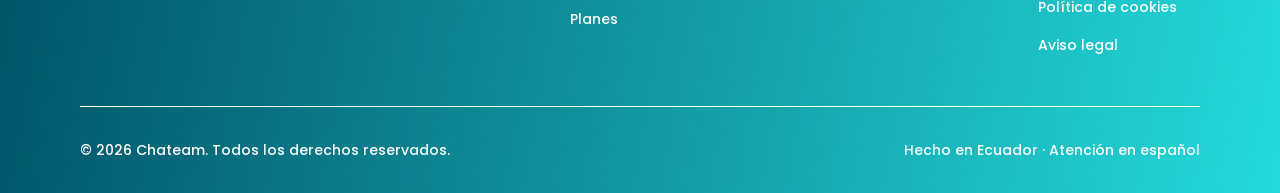
==== commit 46c3c121: "envio-21" ====
--- a/index.html
+++ b/index.html
@@ -344,7 +344,9 @@
                 <p>Enlaza tus campañas para saber de dónde vienen tus clientes y medir cada canal.</p>
               </div>
             </article>
-            <a class="btn btn--primary btn--lg" href="#contacto">Agenda una demo <span class="icon i-calendario" aria-hidden="true"></span></a>
+            <a class="btn btn--primary btn--lg " href="#contacto">Agenda una demo   <span class="btn-icon" aria-hidden="true">
+    <span class="icon i-arrow-right"></span>
+  </span></a>
           </div>
           
         </div>
@@ -392,7 +394,9 @@
               un mismo lugar, y conecta tus herramientas de marketing para medir de dónde vienen tus clientes.
             </p>
             <div class="steps-cta reveal">
-          <a class="btn btn--primary btn--lg" href="#contacto">Empieza tu prueba gratis<span class="icon i-feature-bots" aria-hidden="true"></span></a>
+             <a class="btn btn--primary btn--lg " href="#contacto">Empieza tu prueba gratis   <span class="btn-icon" aria-hidden="true">
+    <span class="icon i-arrow-right"></span>
+  </span></a>
         </div>
            
           </div>
@@ -469,7 +473,9 @@
           </article>
         </div>
          <div class="steps-cta reveal">
-          <a class="btn btn--primary btn--lg" href="#contacto">Automatiza tu atención <span class="icon i-bot" aria-hidden="true"></span></a>
+             <a class="btn btn--primary btn--lg " href="#contacto">Automatiza tu atención<span class="btn-icon" aria-hidden="true">
+    <span class="icon i-arrow-right"></span>
+  </span></a>
         </div>
       </div>
     </section>
--- a/src/styles/components.css
+++ b/src/styles/components.css
@@ -50,6 +50,7 @@
 .i-contacto-soporte       { -webkit-mask-image: url("../../public/icons/contacto-soporte.svg");       mask-image: url("../../public/icons/contacto-soporte.svg"); }
 .i-calendario    { -webkit-mask-image: url("../../public/icons/calendario.svg");    mask-image: url("../../public/icons/calendario.svg"); }
 .i-bot    { -webkit-mask-image: url("../../public/icons/bot.svg");    mask-image: url("../../public/icons/bot.svg"); }
+.i-arrow-right   { -webkit-mask-image: url("../../public/icons/arrow-right.svg");    mask-image: url("../../public/icons/arrow-right.svg"); }
 
 /* ==========================================================================
    BOTONES
@@ -58,8 +59,8 @@
   display: inline-flex;
   align-items: center;
   justify-content: center;
-  gap: var(--space-2);
-  padding: 0.875rem 1.5rem;
+  gap: var(--space-3);
+  padding: 0.5rem 0.5rem;
   font-family: var(--font-body);
   font-weight: var(--weight-body);
   font-size: var(--text-base);
@@ -76,11 +77,29 @@
 .btn .icon {
   --icon-color: currentColor;
 }
+
+/* Contenedor circular para iconos de botones principales */
+.btn--primary .btn-icon {
+  display: inline-flex;
+  align-items: center;
+  justify-content: center;
+  width: 2rem;
+  height: 2rem;
+  flex-shrink: 0;
+  background-color: var(--brand-white);
+  border-radius: 999px;
+}
+
+/* Color del icono dentro del círculo */
+.btn--primary .btn-icon .icon {
+  --icon-size: 1.25rem;
+  --icon-color: var(--brand-green);
+}
 .btn:active { transform: translateY(1px); }
 
 /* Primario: verde de marca sobre fondos claros */
 .btn--primary {
-  background-color: var(--color-action-primary);
+  background: var(--color-action-primary);
   color: var(--color-action-text);
   box-shadow: none;
 }
@@ -121,7 +140,7 @@
   background-color: rgba(255, 255, 255, 0.1);
 }
 
-.btn--lg { padding: 1.0625rem 2rem; font-size: var(--text-lg); }
+.btn--lg { padding: 1.0625rem 1.4rem; font-size: var(--text-lg); }
 .btn--full { width: 100%; }
 .btn--link {
   background: none;
@@ -480,6 +499,12 @@
 .features-grid {
   display: grid;
   gap: var(--space-6) var(--space-5);
+}
+/* El botón es un hijo de la rejilla: los ítems de grid se estiran por defecto
+   (justify-self: stretch), lo que lo hacía tan ancho como su celda. `start` lo
+   deja ajustarse a su contenido, conservando el padding del botón. */
+.features-grid > .btn {
+  justify-self: start;
 }
 .feature {
   display: grid;
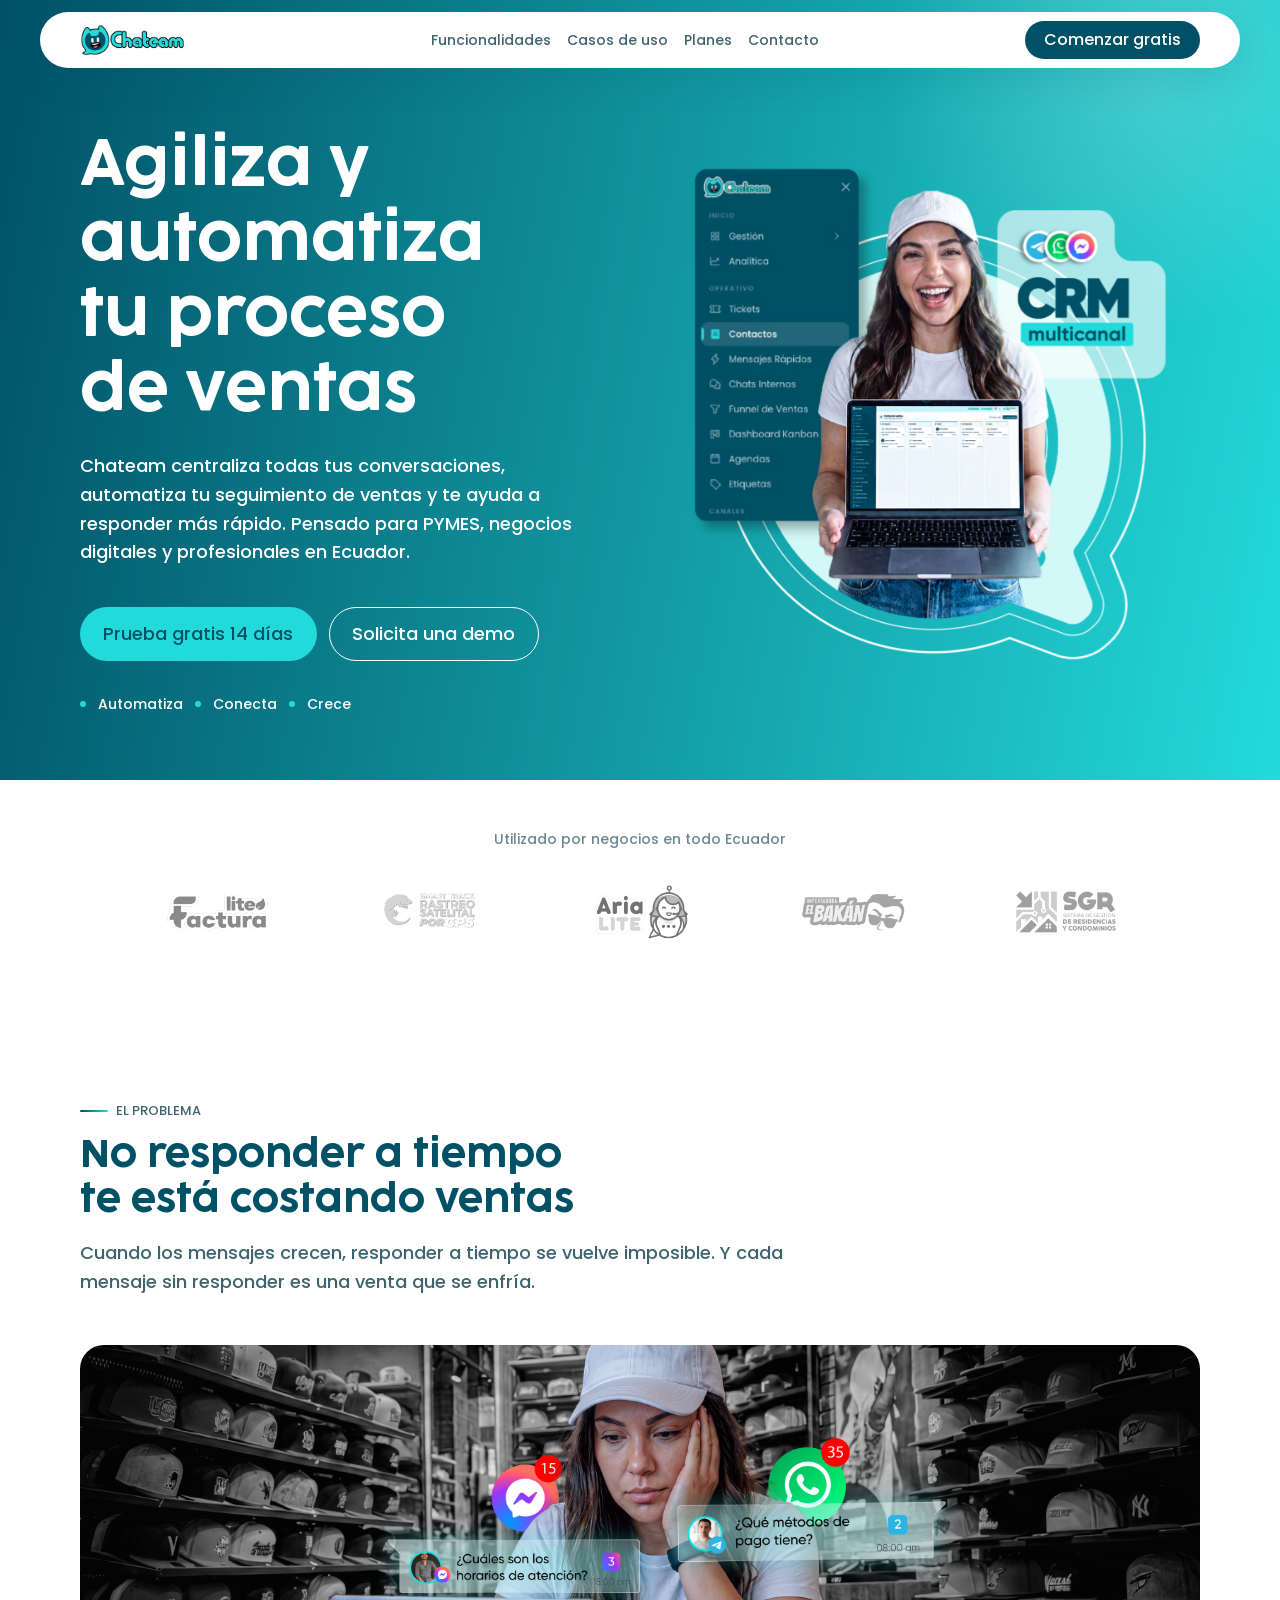
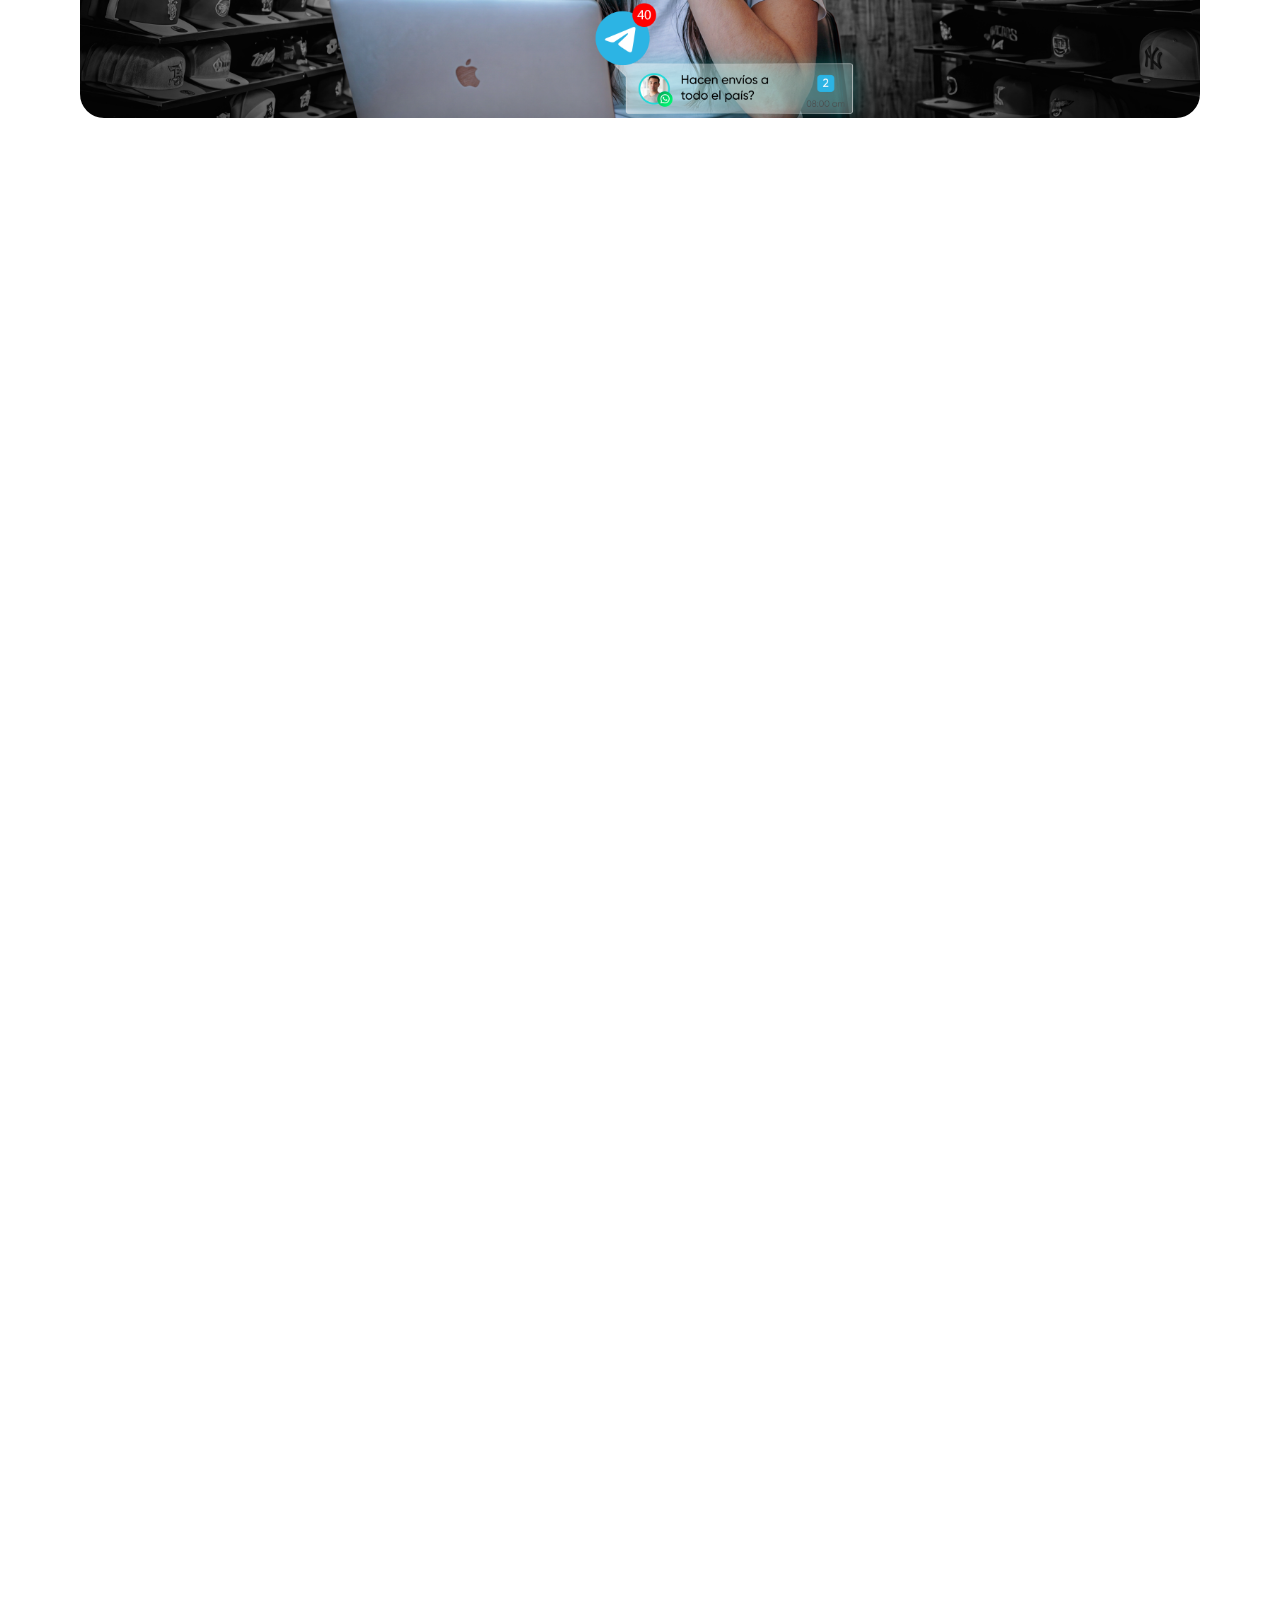
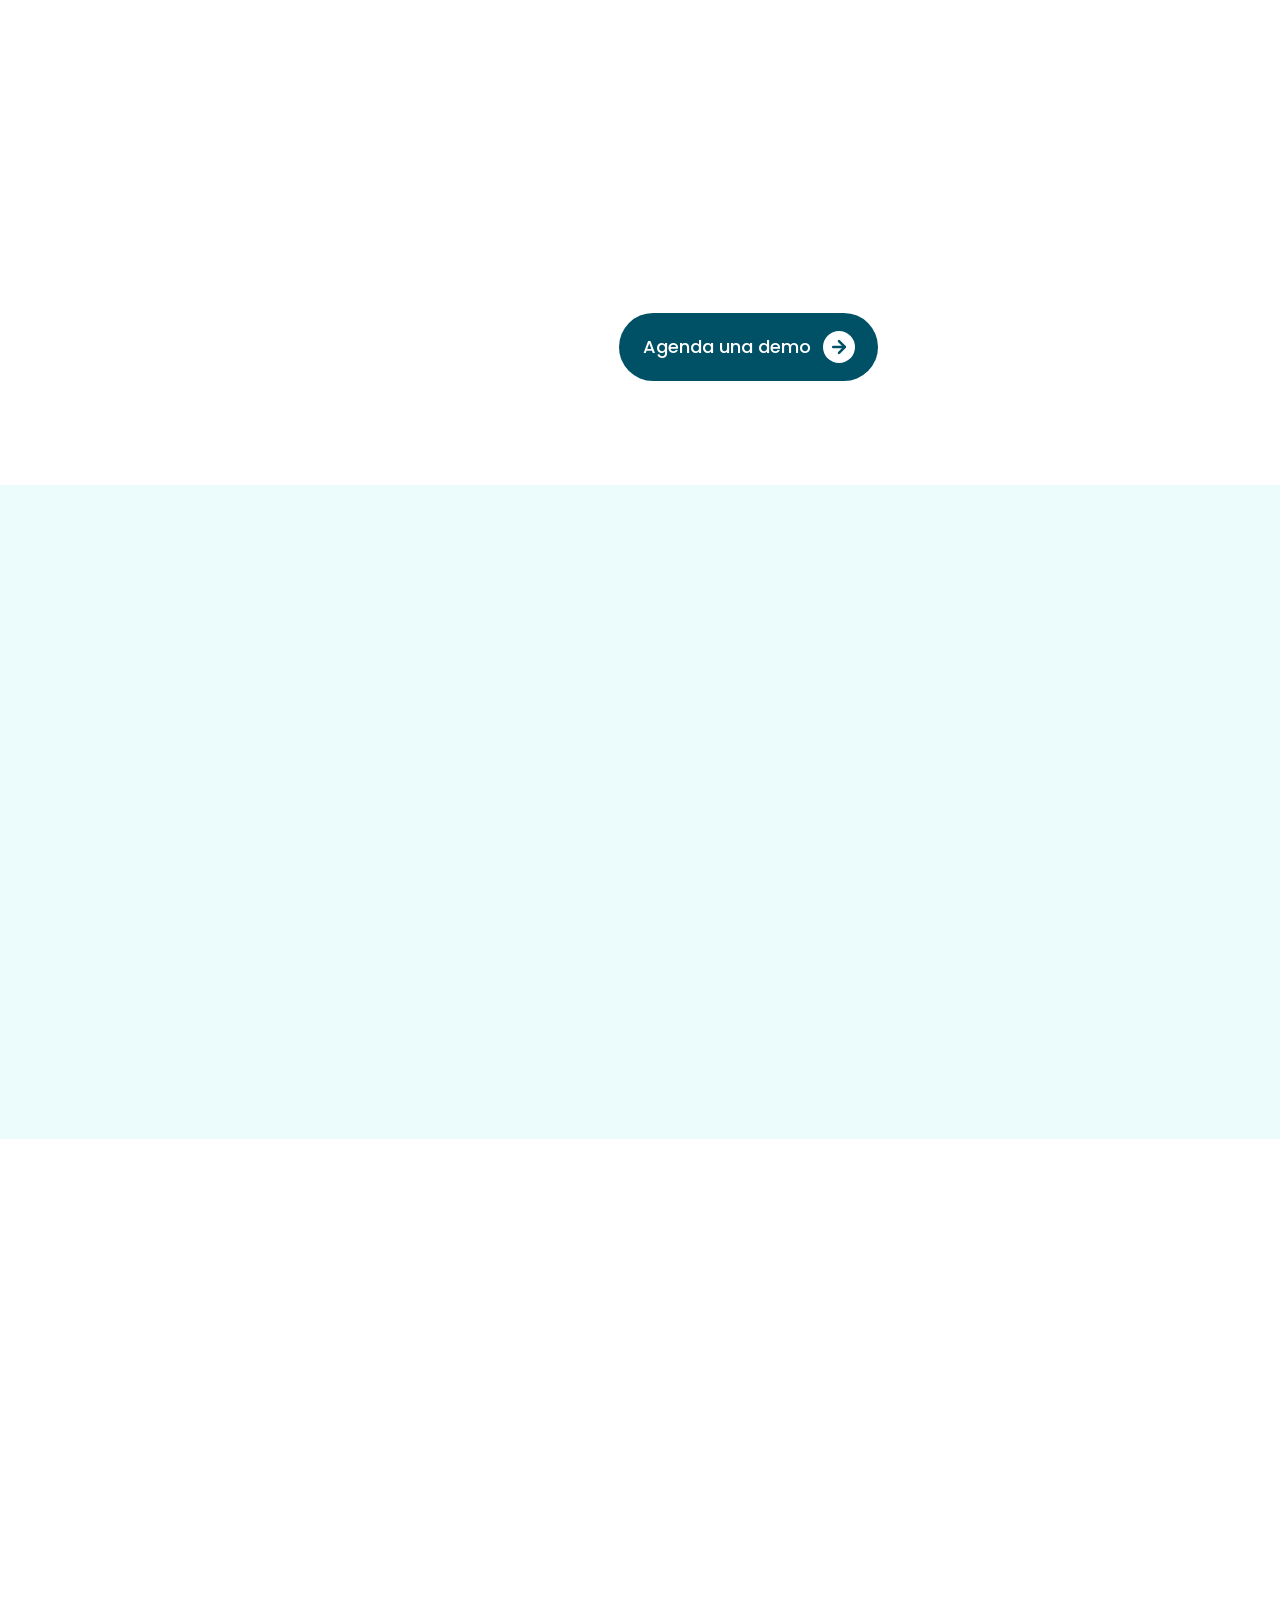
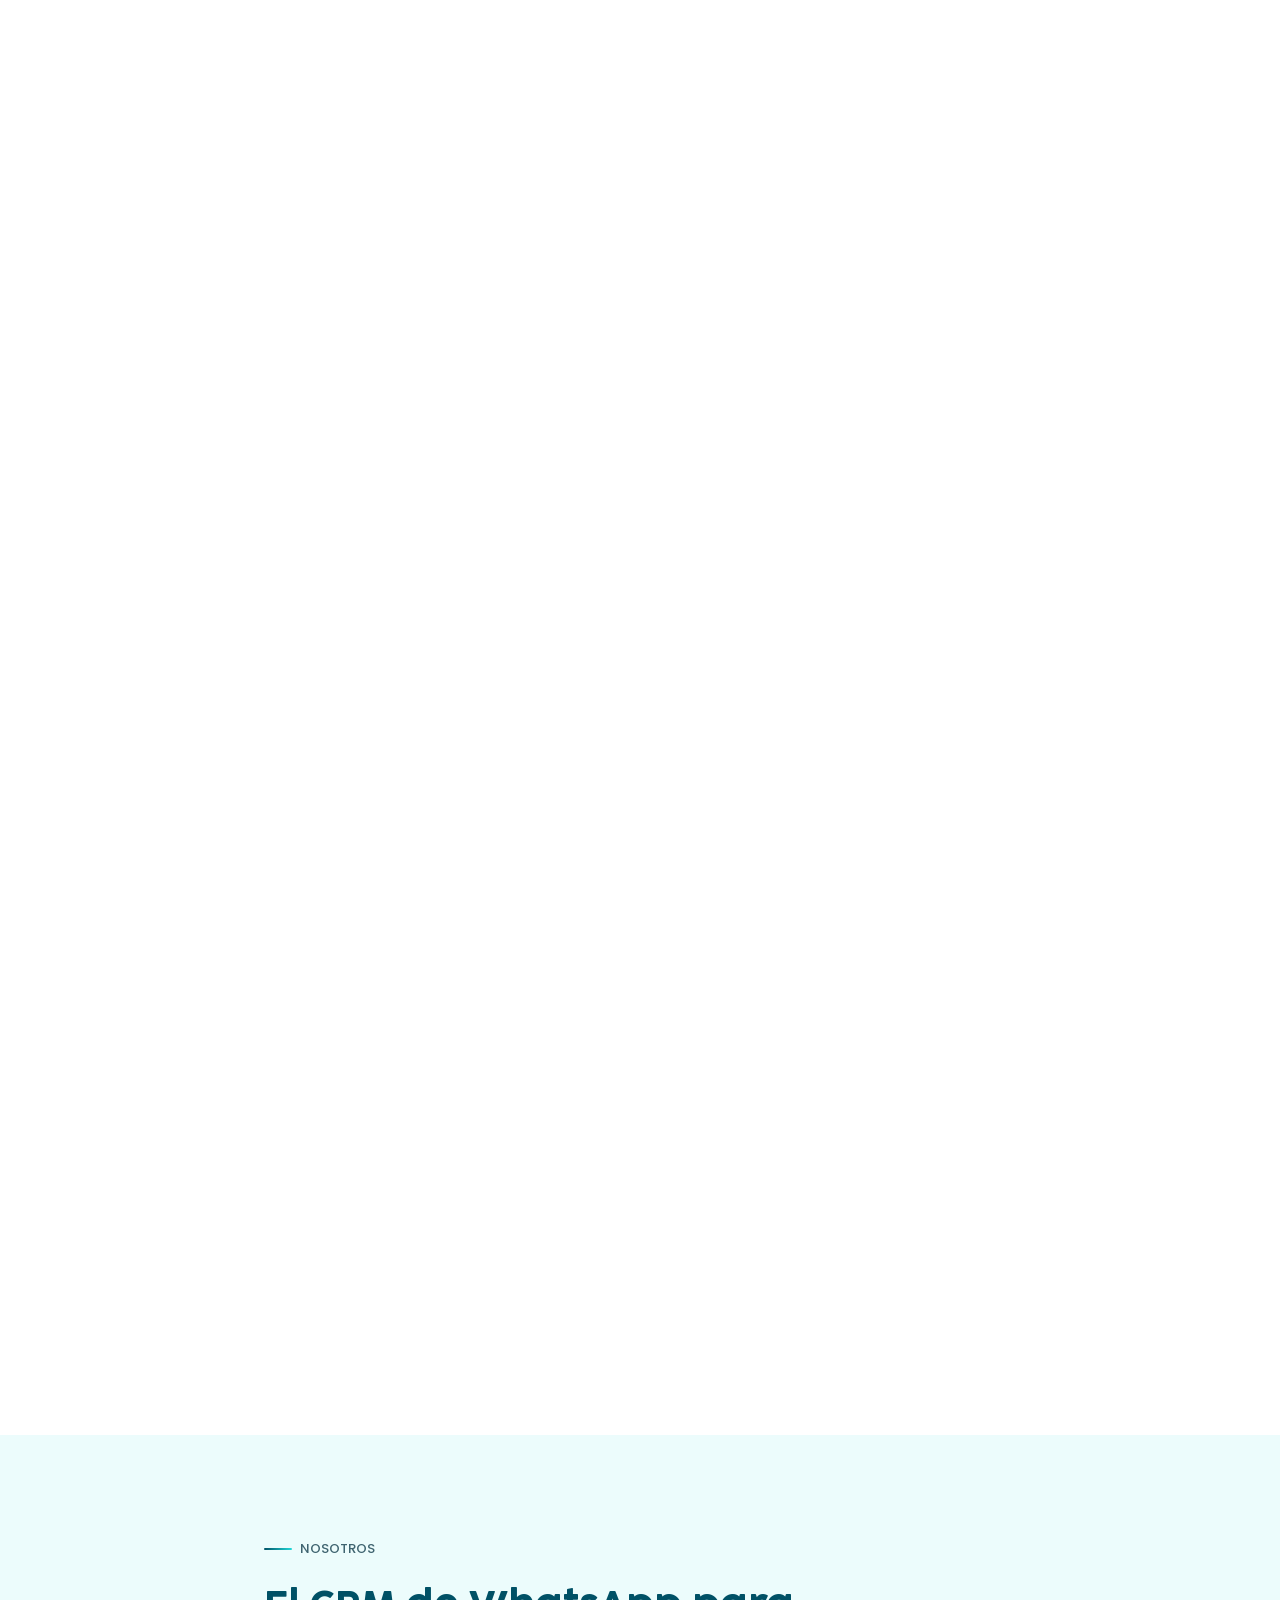
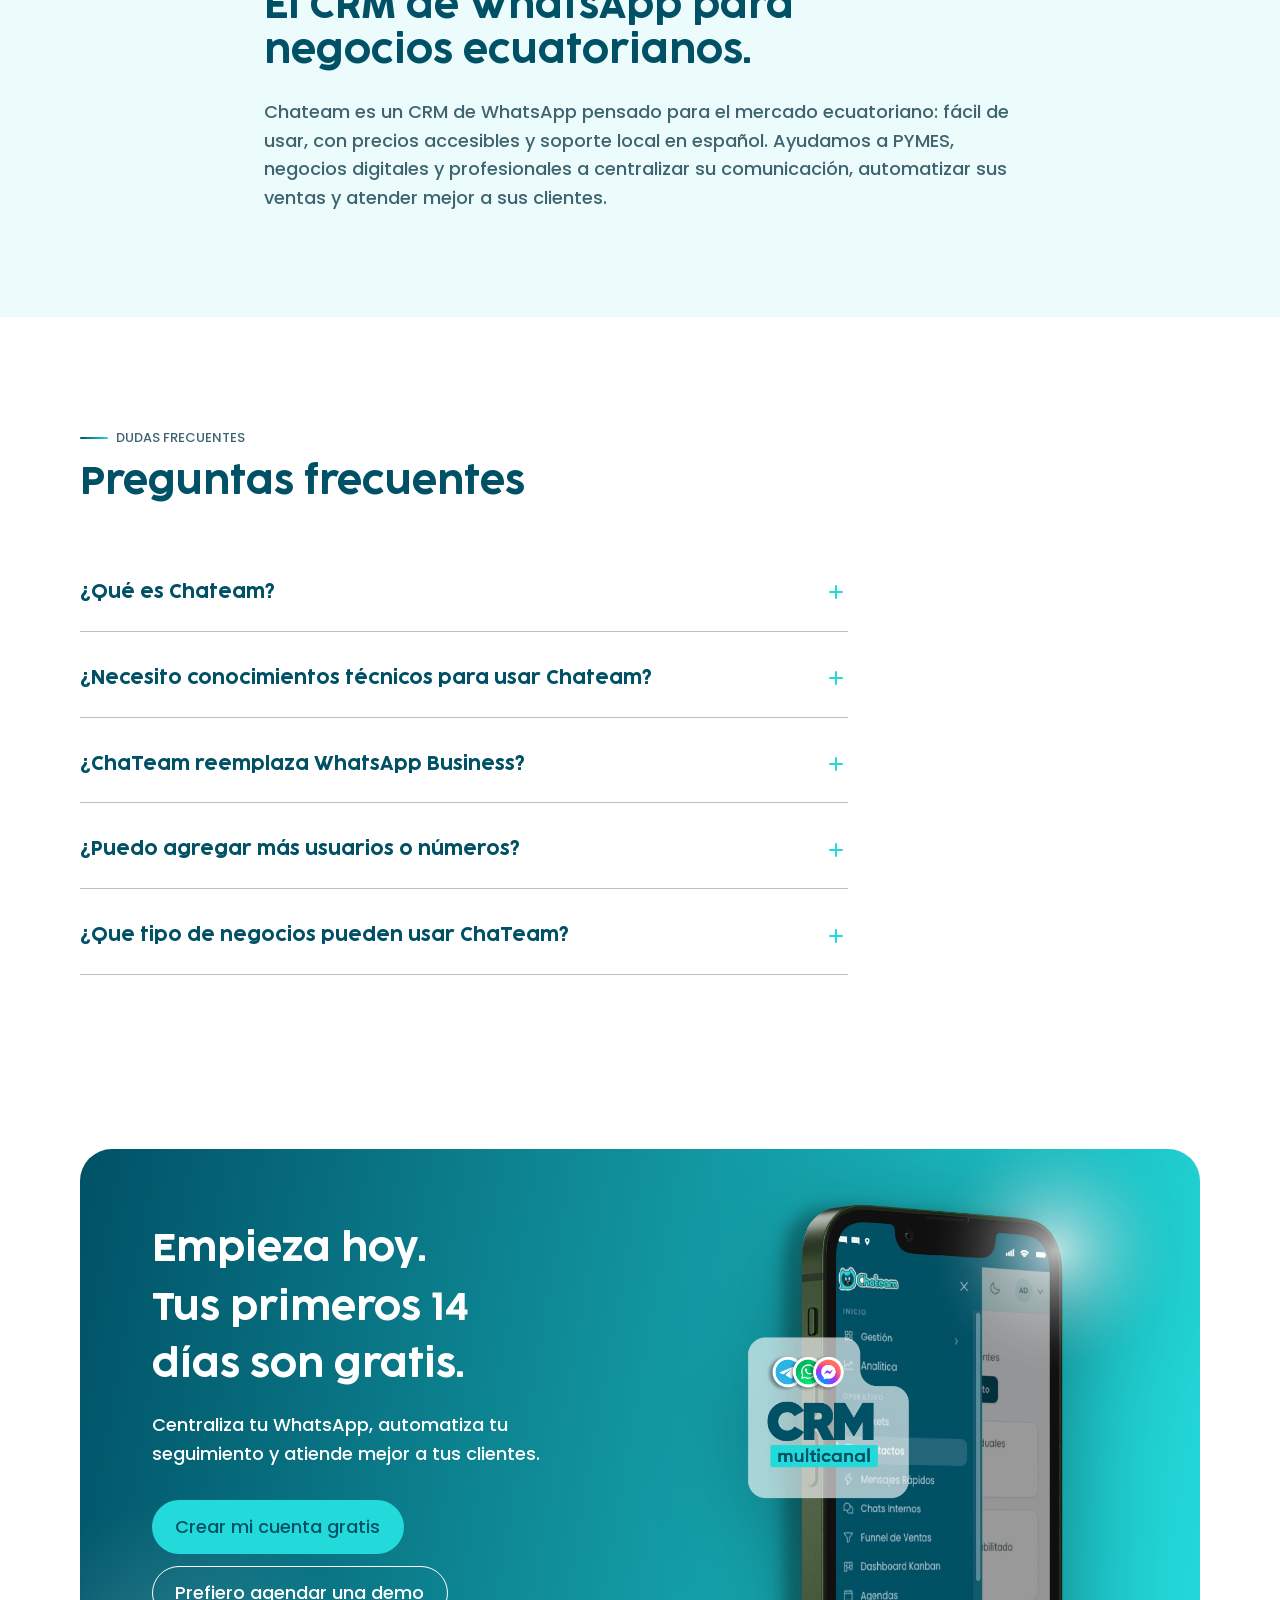
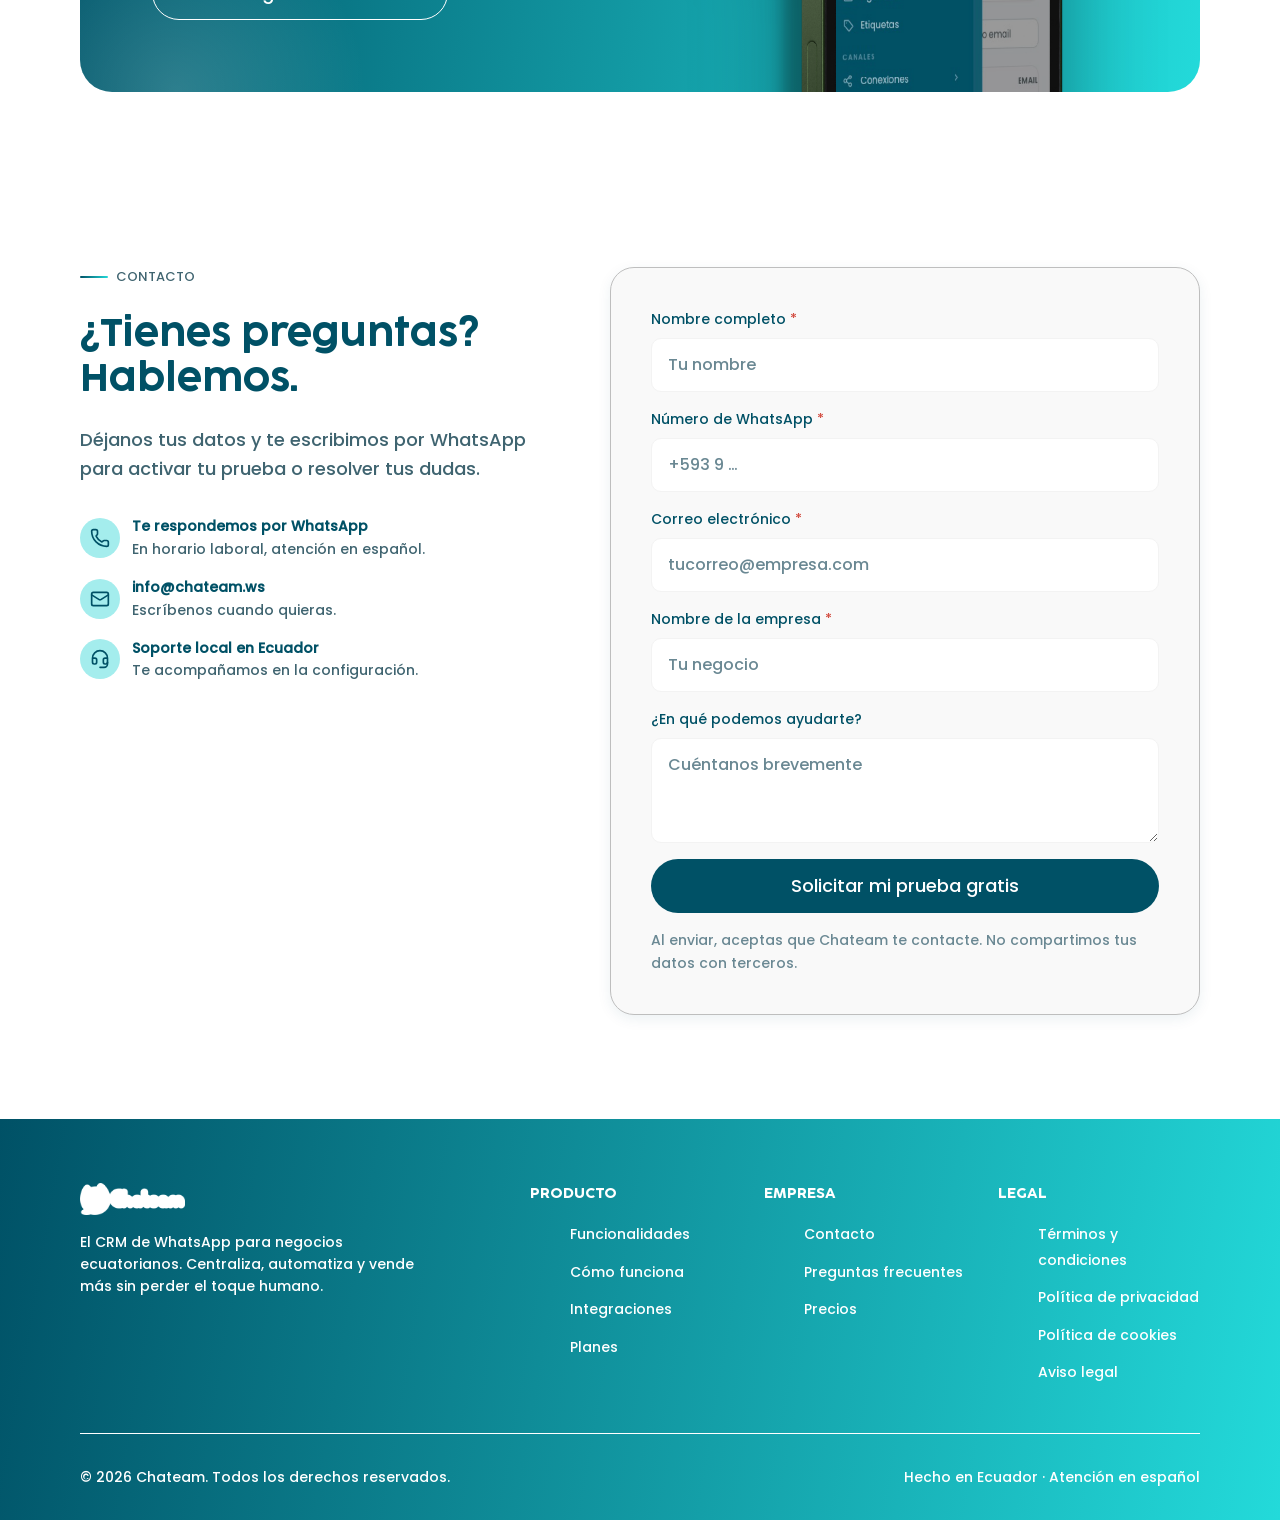
==== commit 2d584bde: "envio-22" ====
--- a/index.html
+++ b/index.html
@@ -256,7 +256,7 @@
       <div class="container">
         <div class="section-head reveal">
           <span class="eyebrow">Funcionalidades</span>
-          <h2 class="text-h1" id="func-title">Todo lo que tu equipo necesita para vender, dentro de WhatsApp.</h2>
+          <h2 class="text-h1" id="func-title">Chateam convierte cada consulta en una oportunidad de venta</h2>
           <p>
             Chateam combina CRM, automatización y mensajería multicanal en una sola plataforma,
             fácil de usar para equipos técnicos y no técnicos.
--- a/src/styles/tokens.css
+++ b/src/styles/tokens.css
@@ -82,14 +82,16 @@
   --font-body: "Poppins", system-ui, -apple-system, "Segoe UI", Roboto, sans-serif;
 
   /* Escala tipográfica fluida (mobile-first; clamp escala a desktop) */
-  --text-eyebrow: 0.8125rem;                                  /* 13px */
-  --text-sm: 0.875rem;                                         /* 14px */
-  --text-base: 1rem;                                           /* 16px */
-  --text-lg: 1.125rem;                                         /* 18px */
-  --text-xl: clamp(1.25rem, 1.1rem + 0.6vw, 1.5rem);          /* 20→24 */
-  --text-2xl: clamp(1.5rem, 1.3rem + 1vw, 2rem);              /* 24→32 */
-  --text-3xl: clamp(1.875rem, 1.5rem + 1.6vw, 2.75rem);       /* 30→44 */
-  --text-4xl: clamp(2.25rem, 1.7rem + 2.6vw, 3.75rem);        /* 36→60 */
+  /* Escala tipográfica fluida actualizada */
+--text-eyebrow: 0.8125rem; /* 13px */
+--text-sm: 0.875rem;       /* 14px */
+--text-base: 1rem;         /* 16px */
+--text-lg: 1.125rem;       /* 18px */
+
+--text-xl: clamp(1.125rem, 1.02rem + 0.42vw, 1.25rem); /* 18px → 20px */
+--text-2xl: clamp(1.375rem, 1.2rem + 0.7vw, 1.75rem);  /* 22px → 28px */
+--text-3xl: clamp(1.625rem, 1.3rem + 1.25vw, 2.25rem); /* 26px → 36px */
+--text-4xl: clamp(2rem, 1.55rem + 2vw, 3rem);          /* 32px → 48px */
 
   /* Pesos disponibles según fuentes provistas */
   --weight-body: 500;        /* Poppins Medium */
--- a/src/styles/components.css
+++ b/src/styles/components.css
@@ -99,7 +99,7 @@
 
 /* Primario: verde de marca sobre fondos claros */
 .btn--primary {
-  background: var(--color-action-primary);
+  background-color: var(--color-action-primary);
   color: var(--color-action-text);
   box-shadow: none;
 }
@@ -384,7 +384,7 @@
   justify-self: center;
 }
 .hero-media img {
-  width: min(100%, 100rem);
+  width: min(94%, 94rem);
   filter: drop-shadow(none);
 }
 
